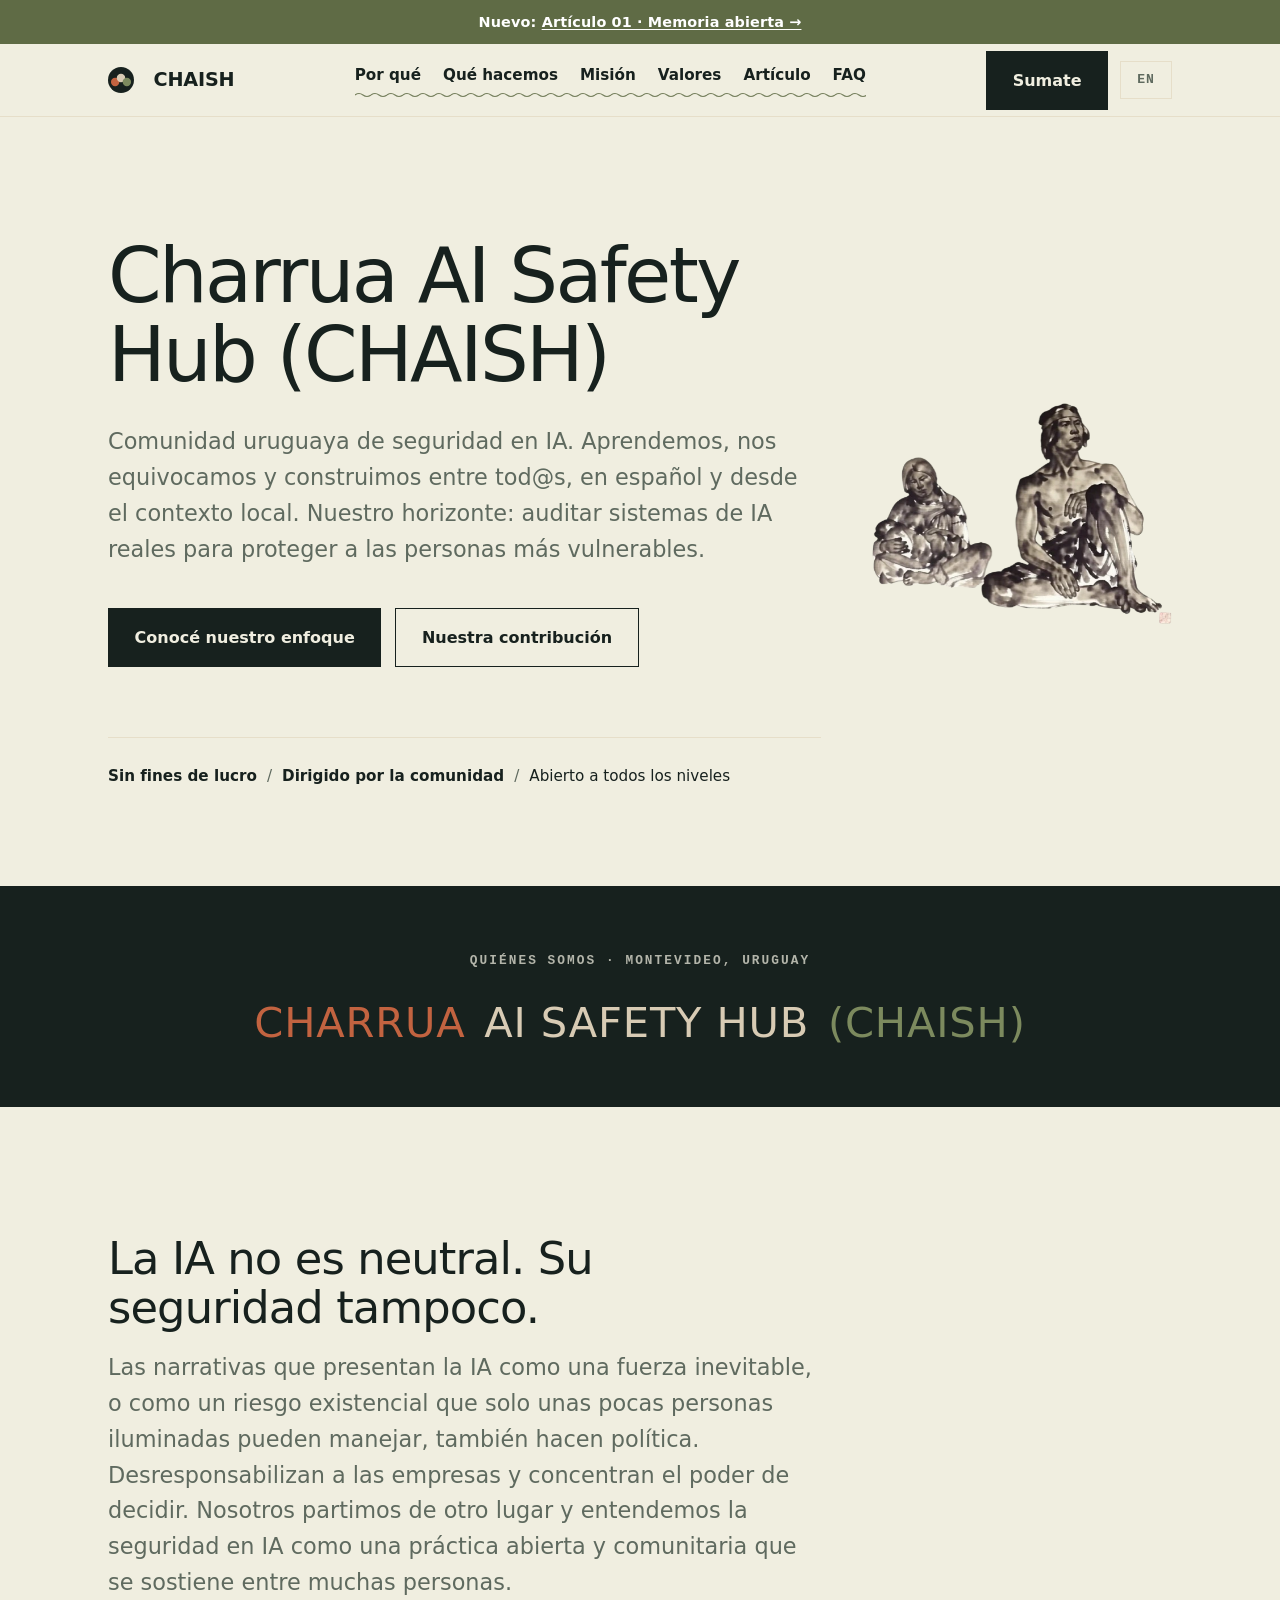
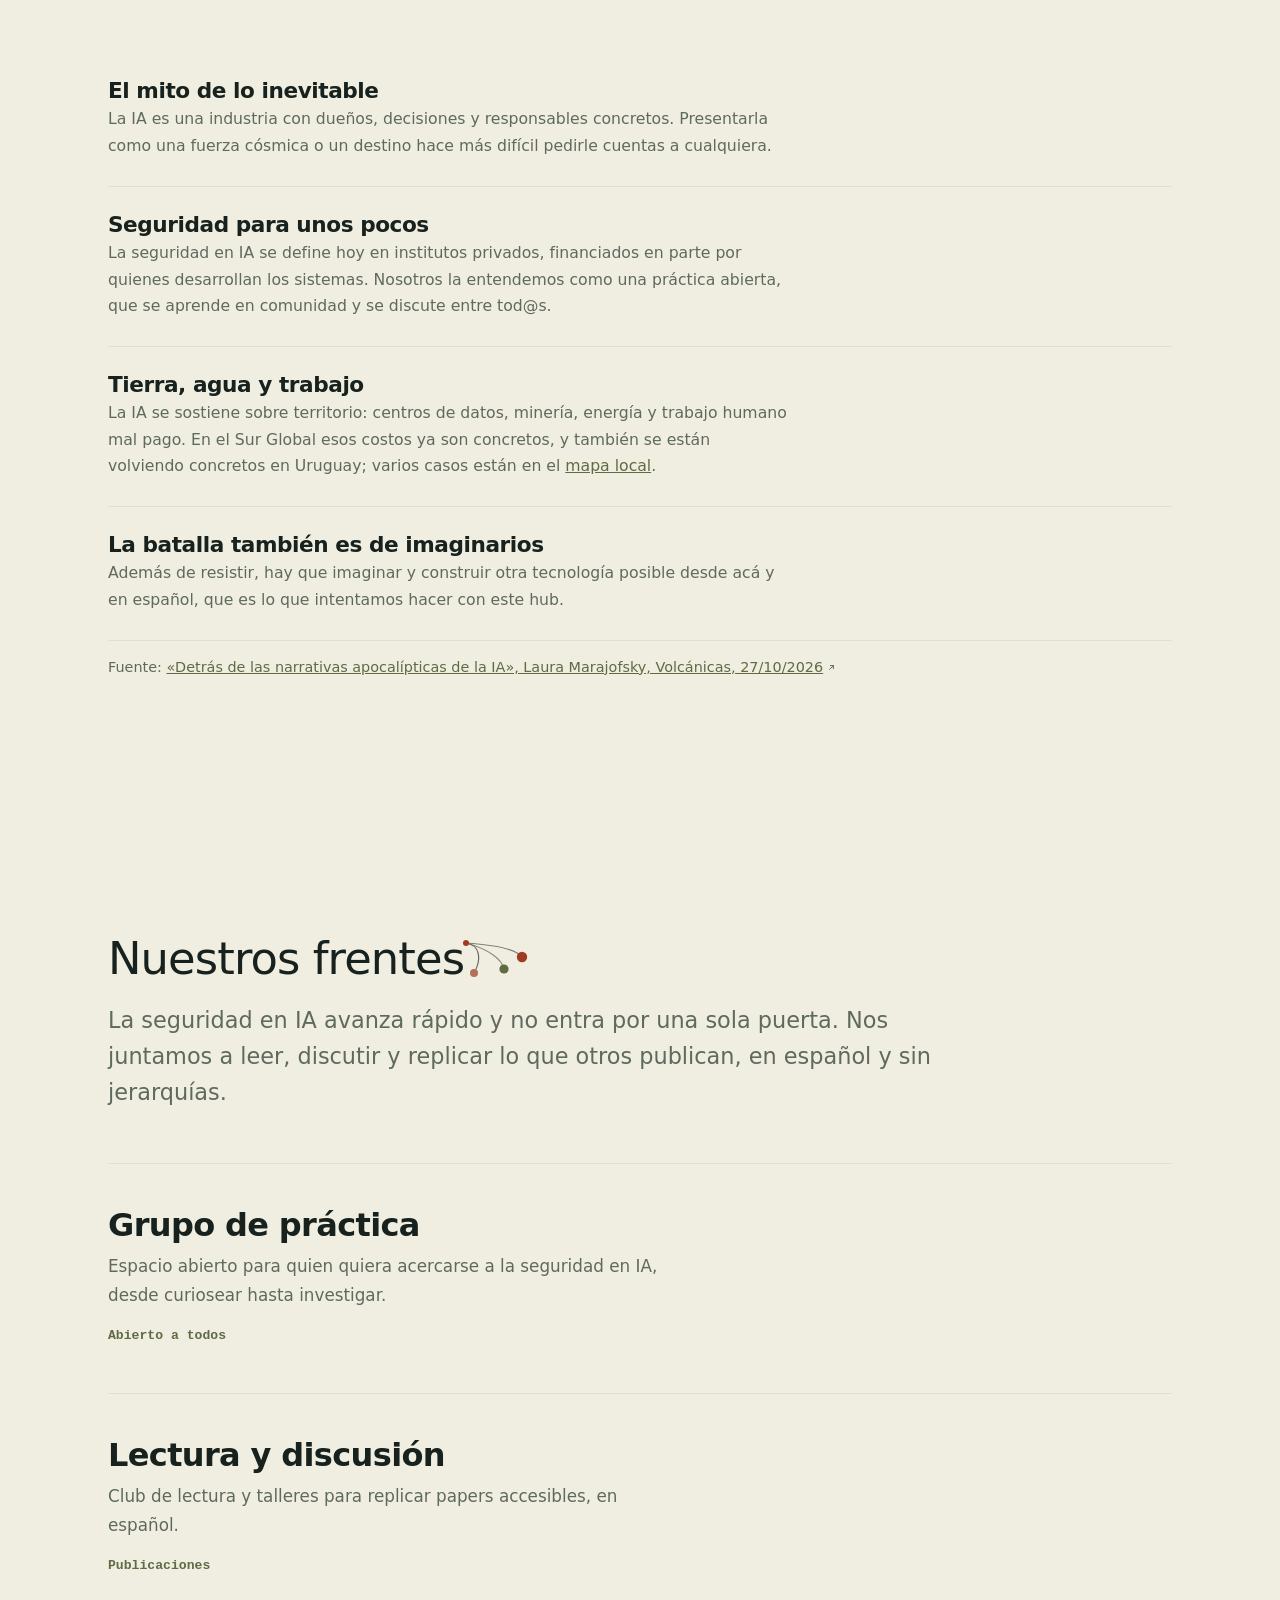
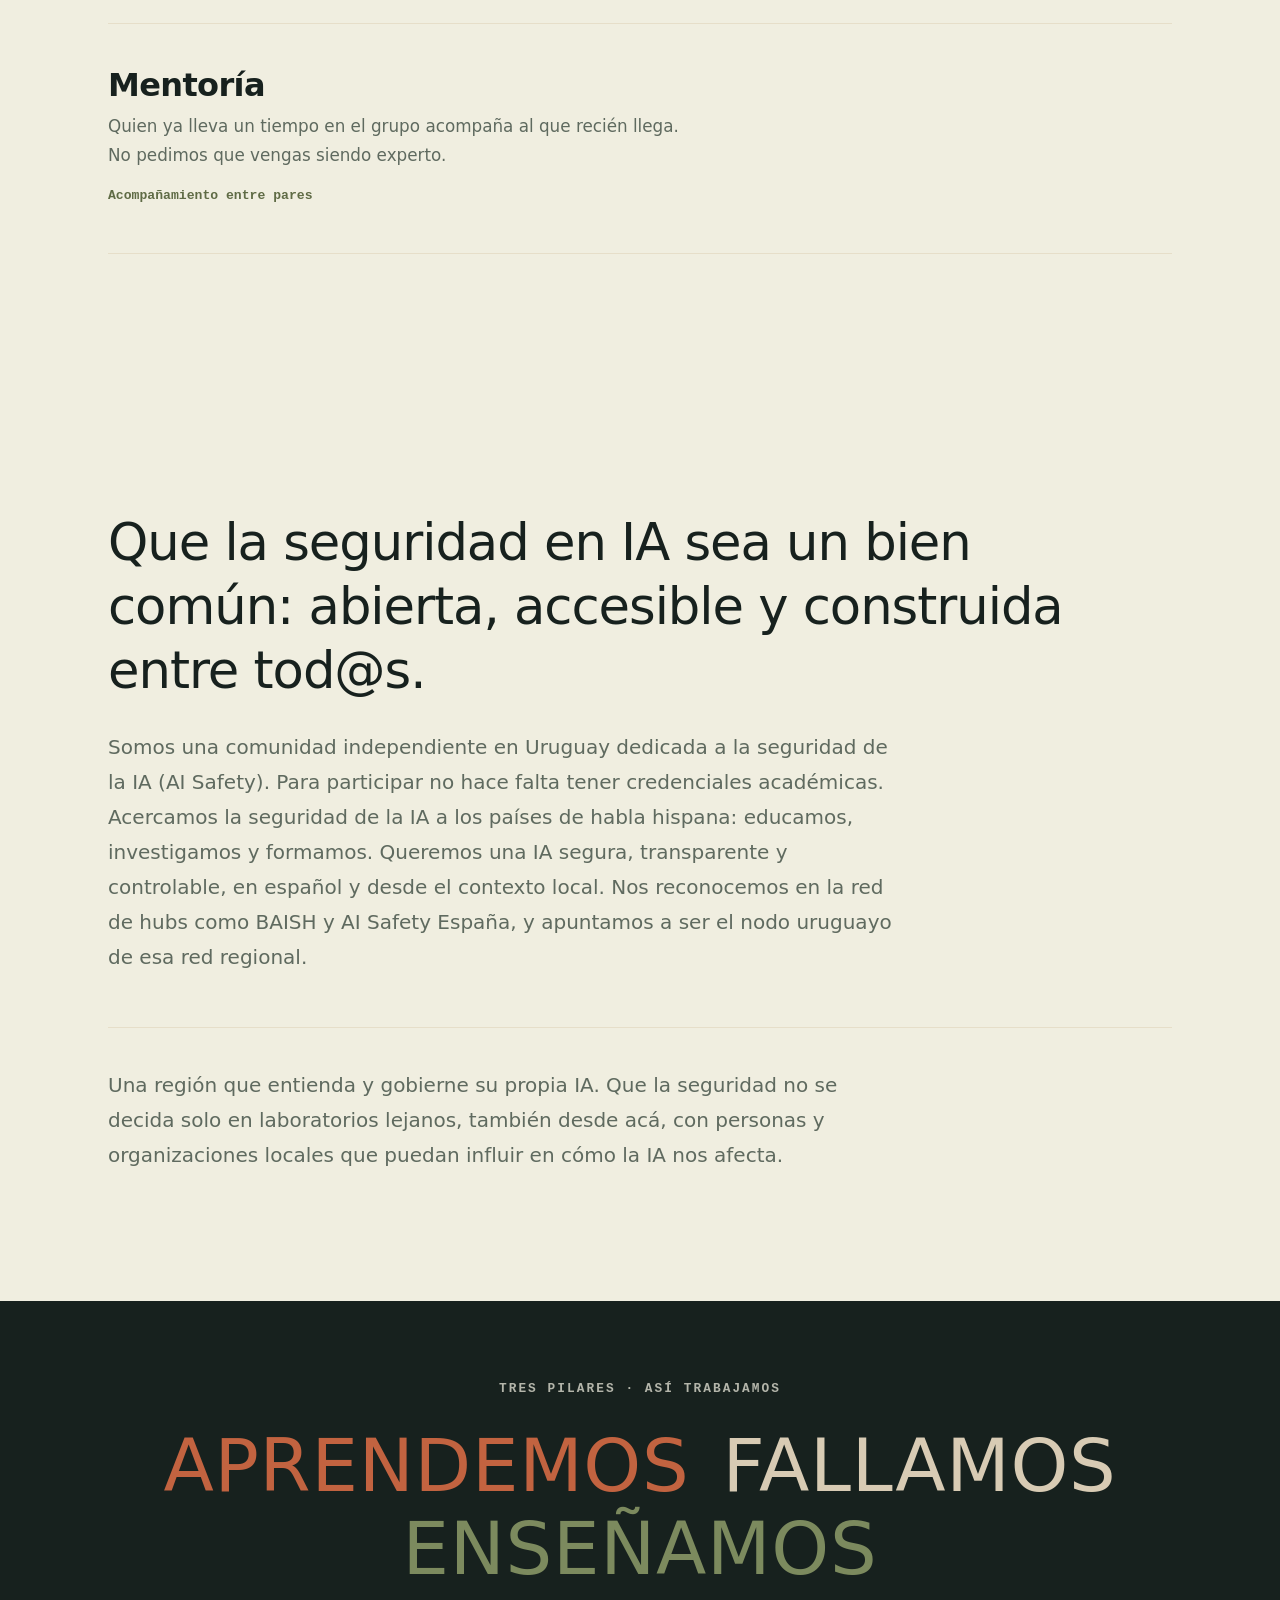
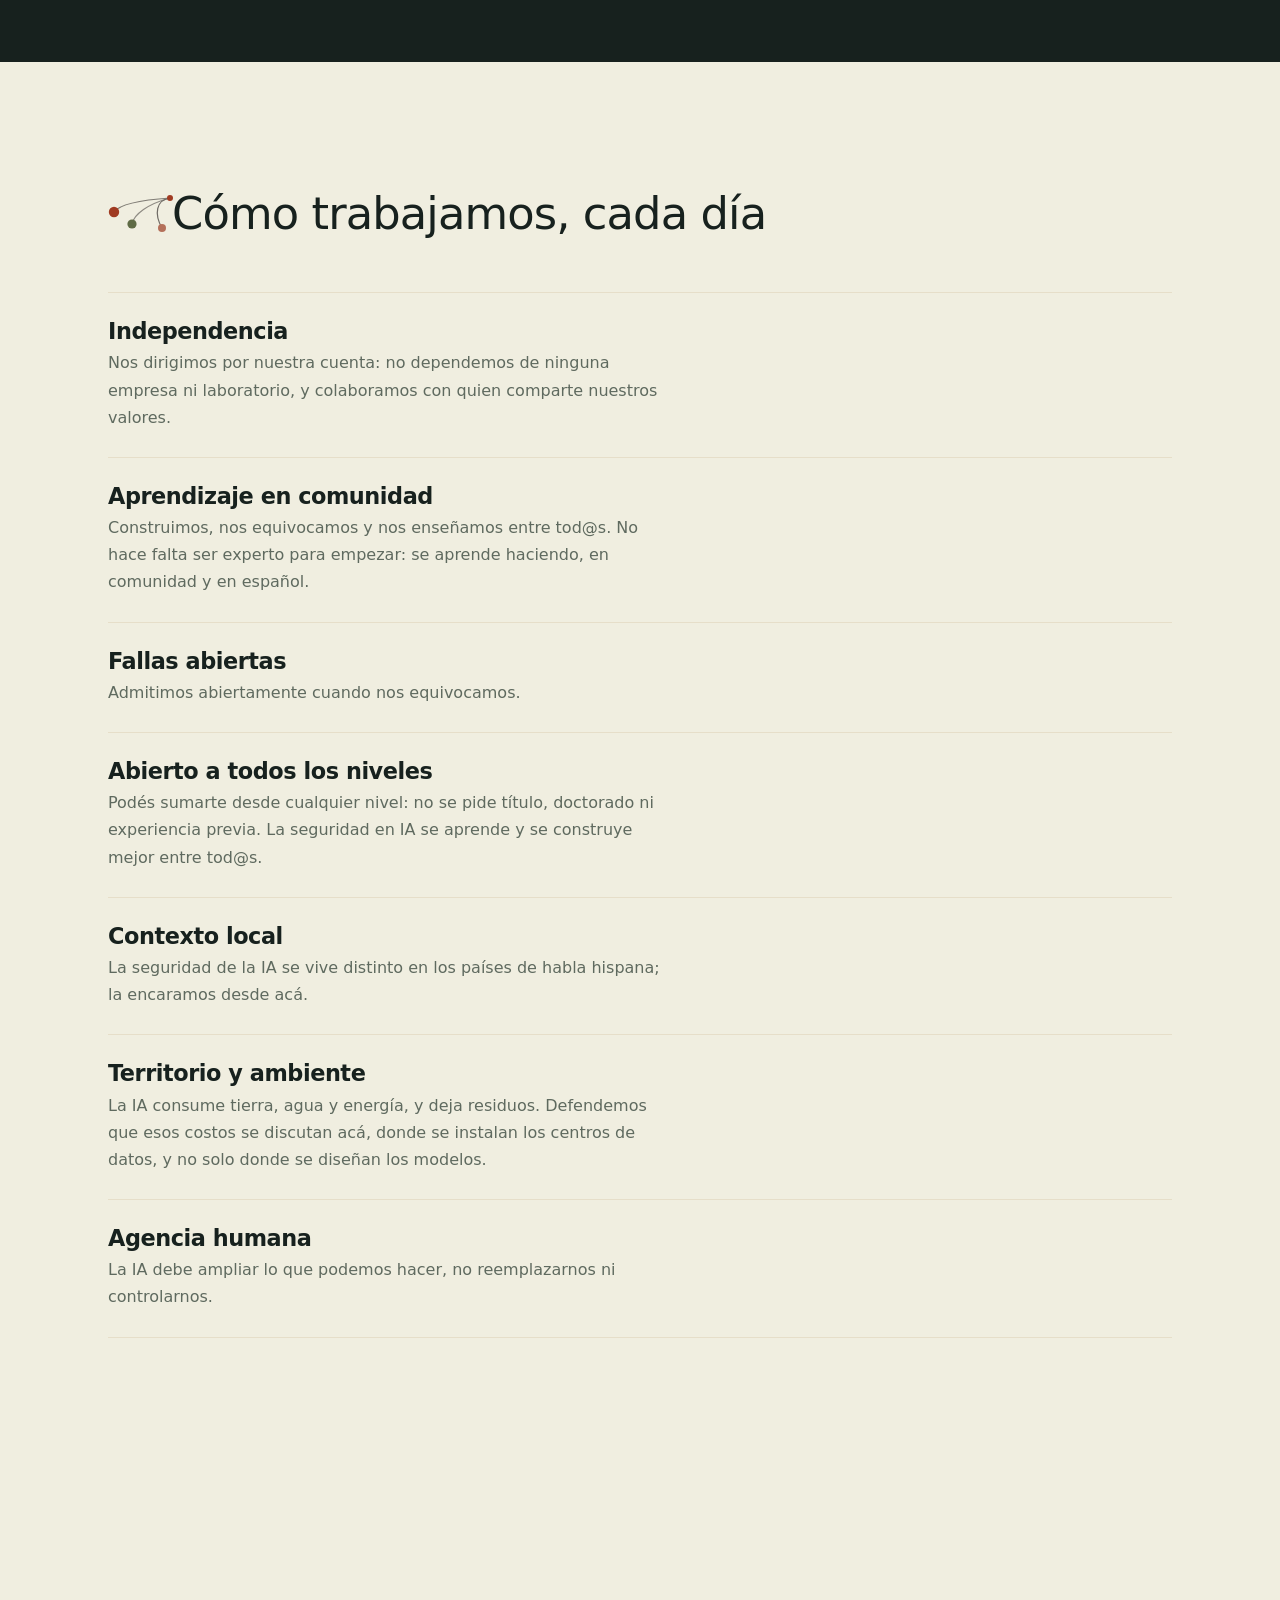
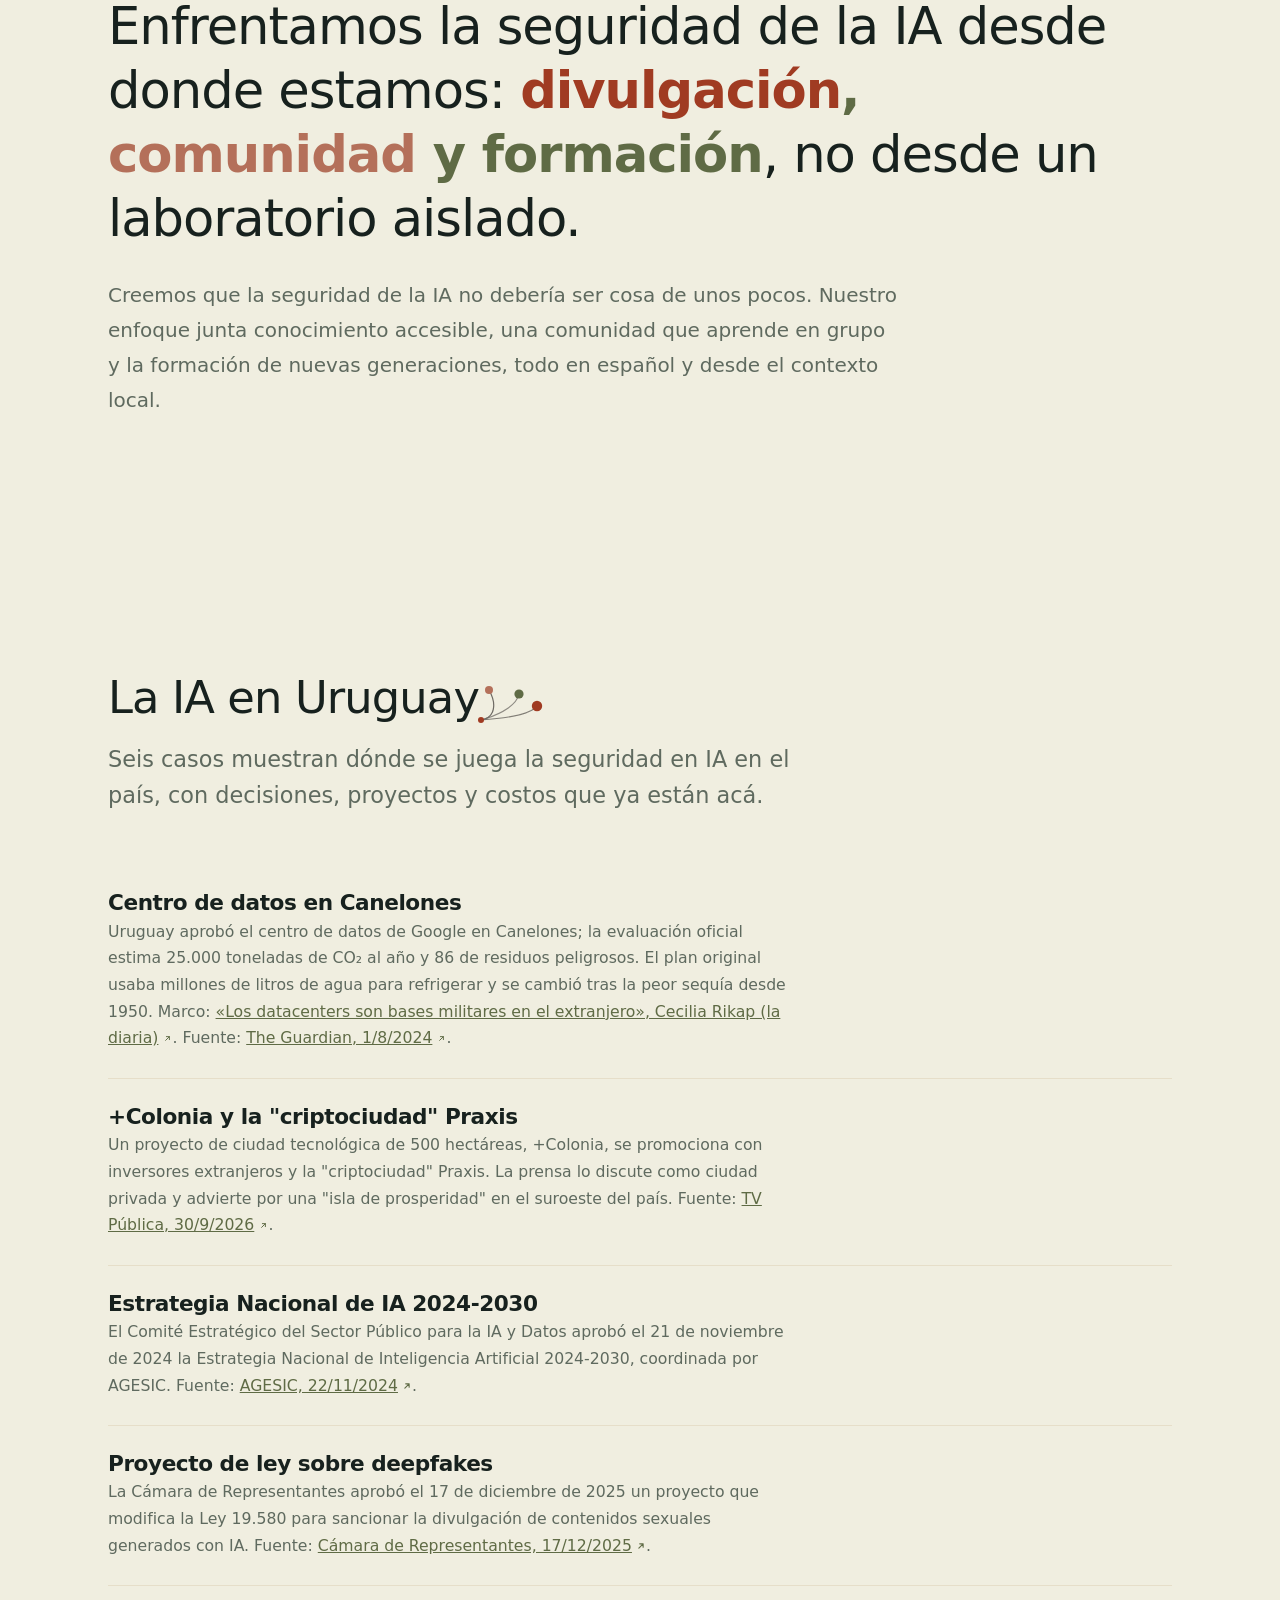
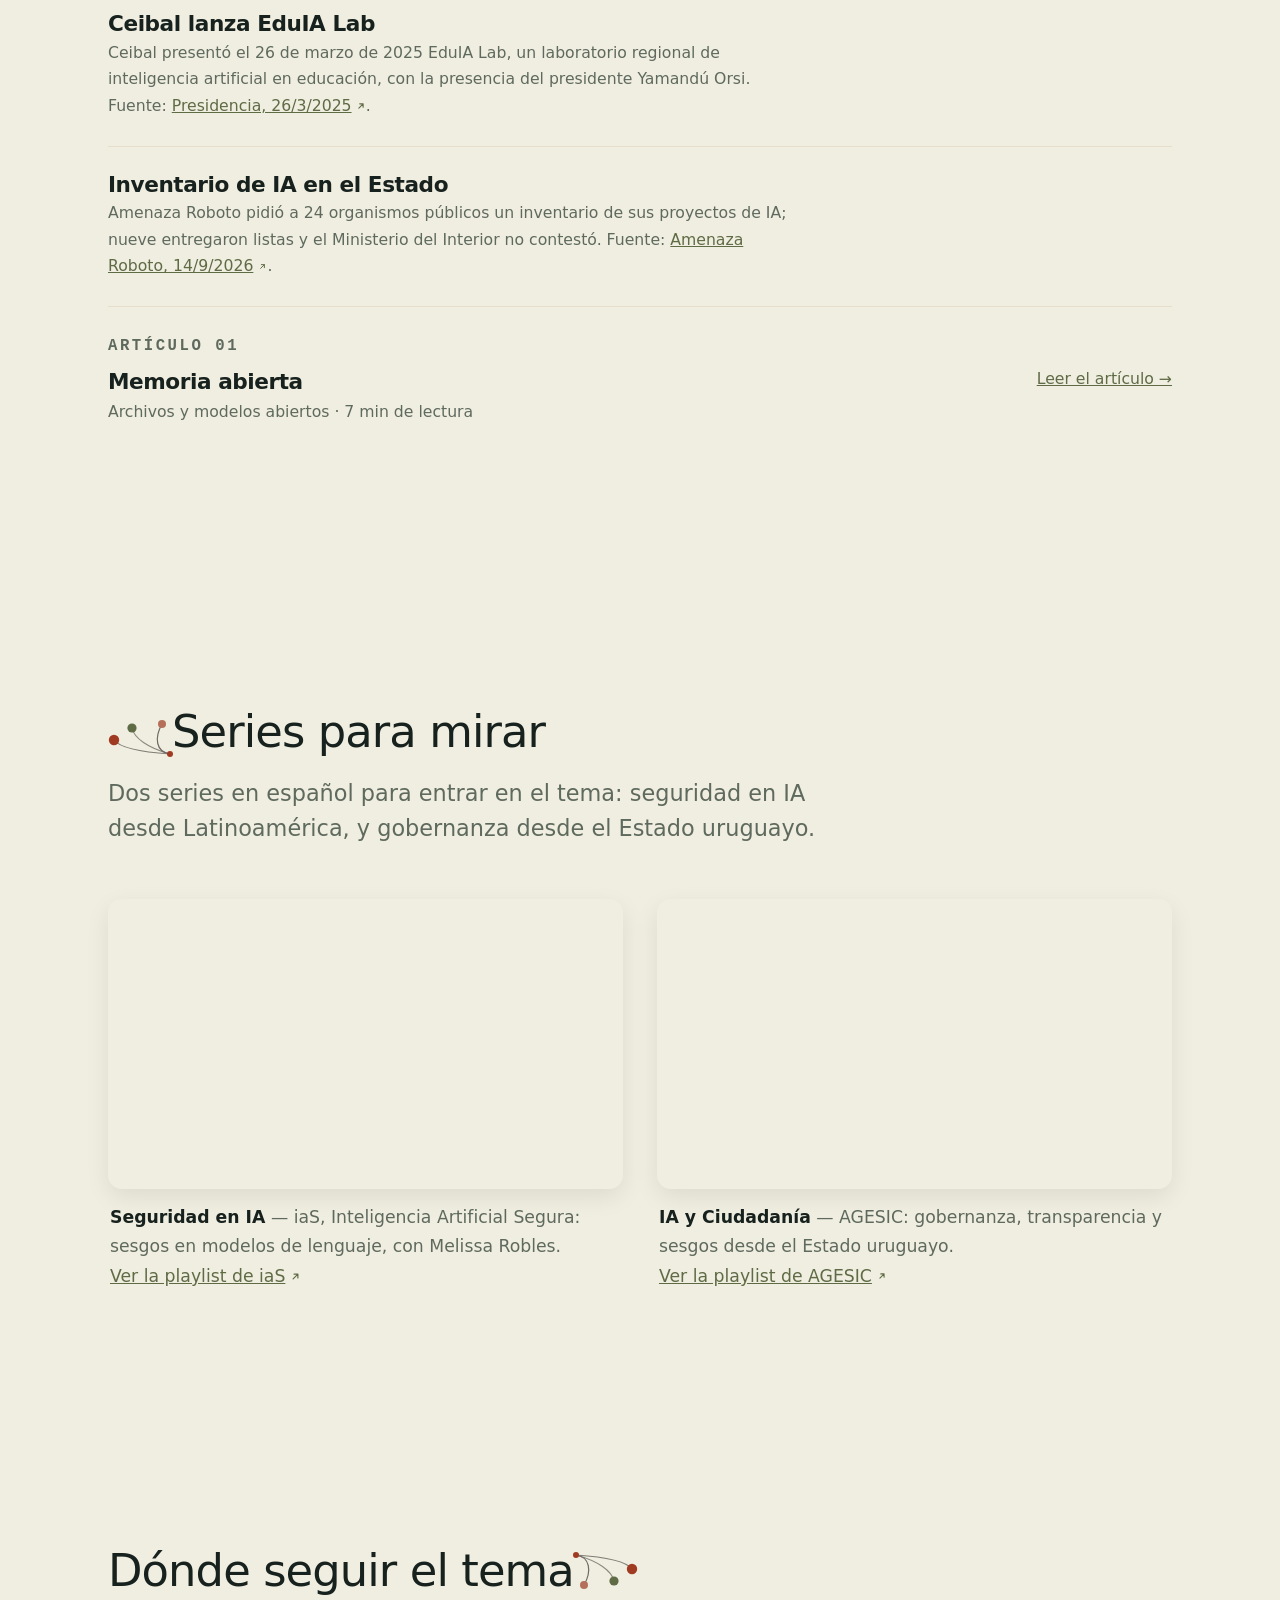
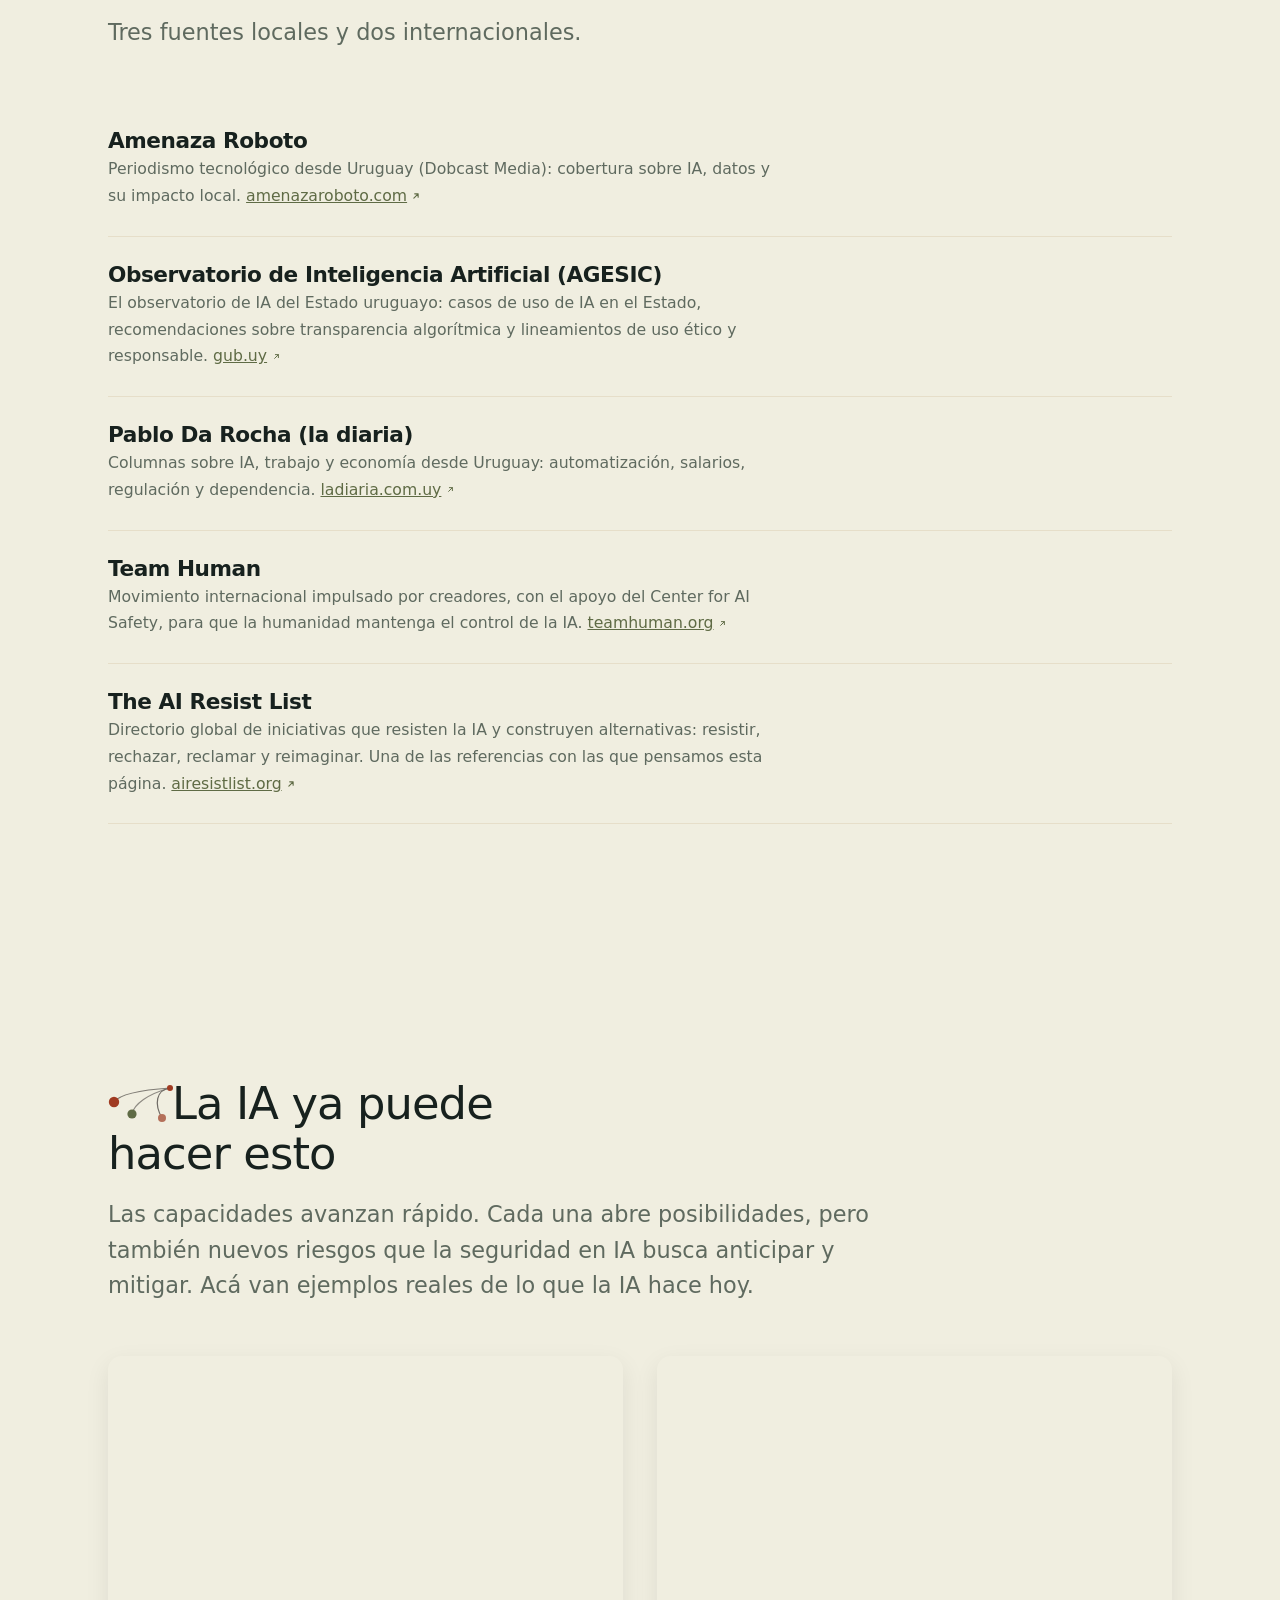
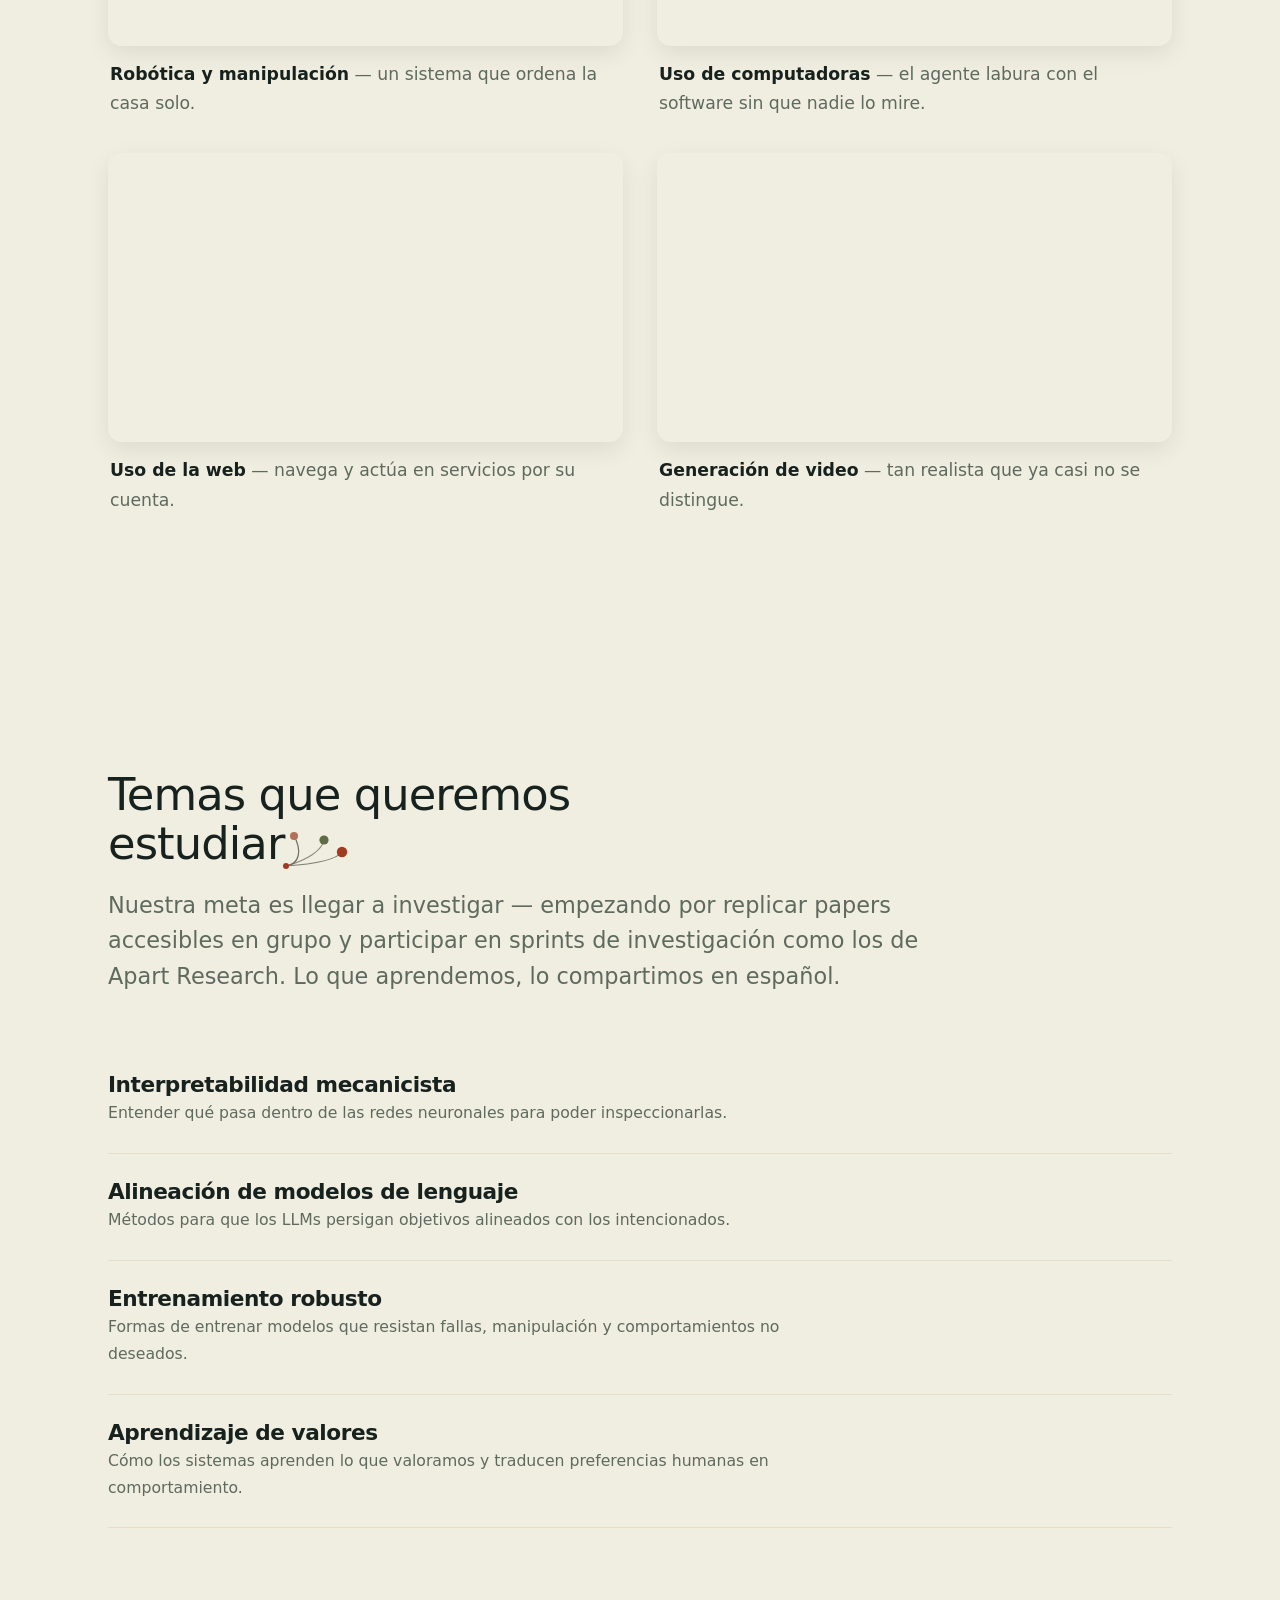
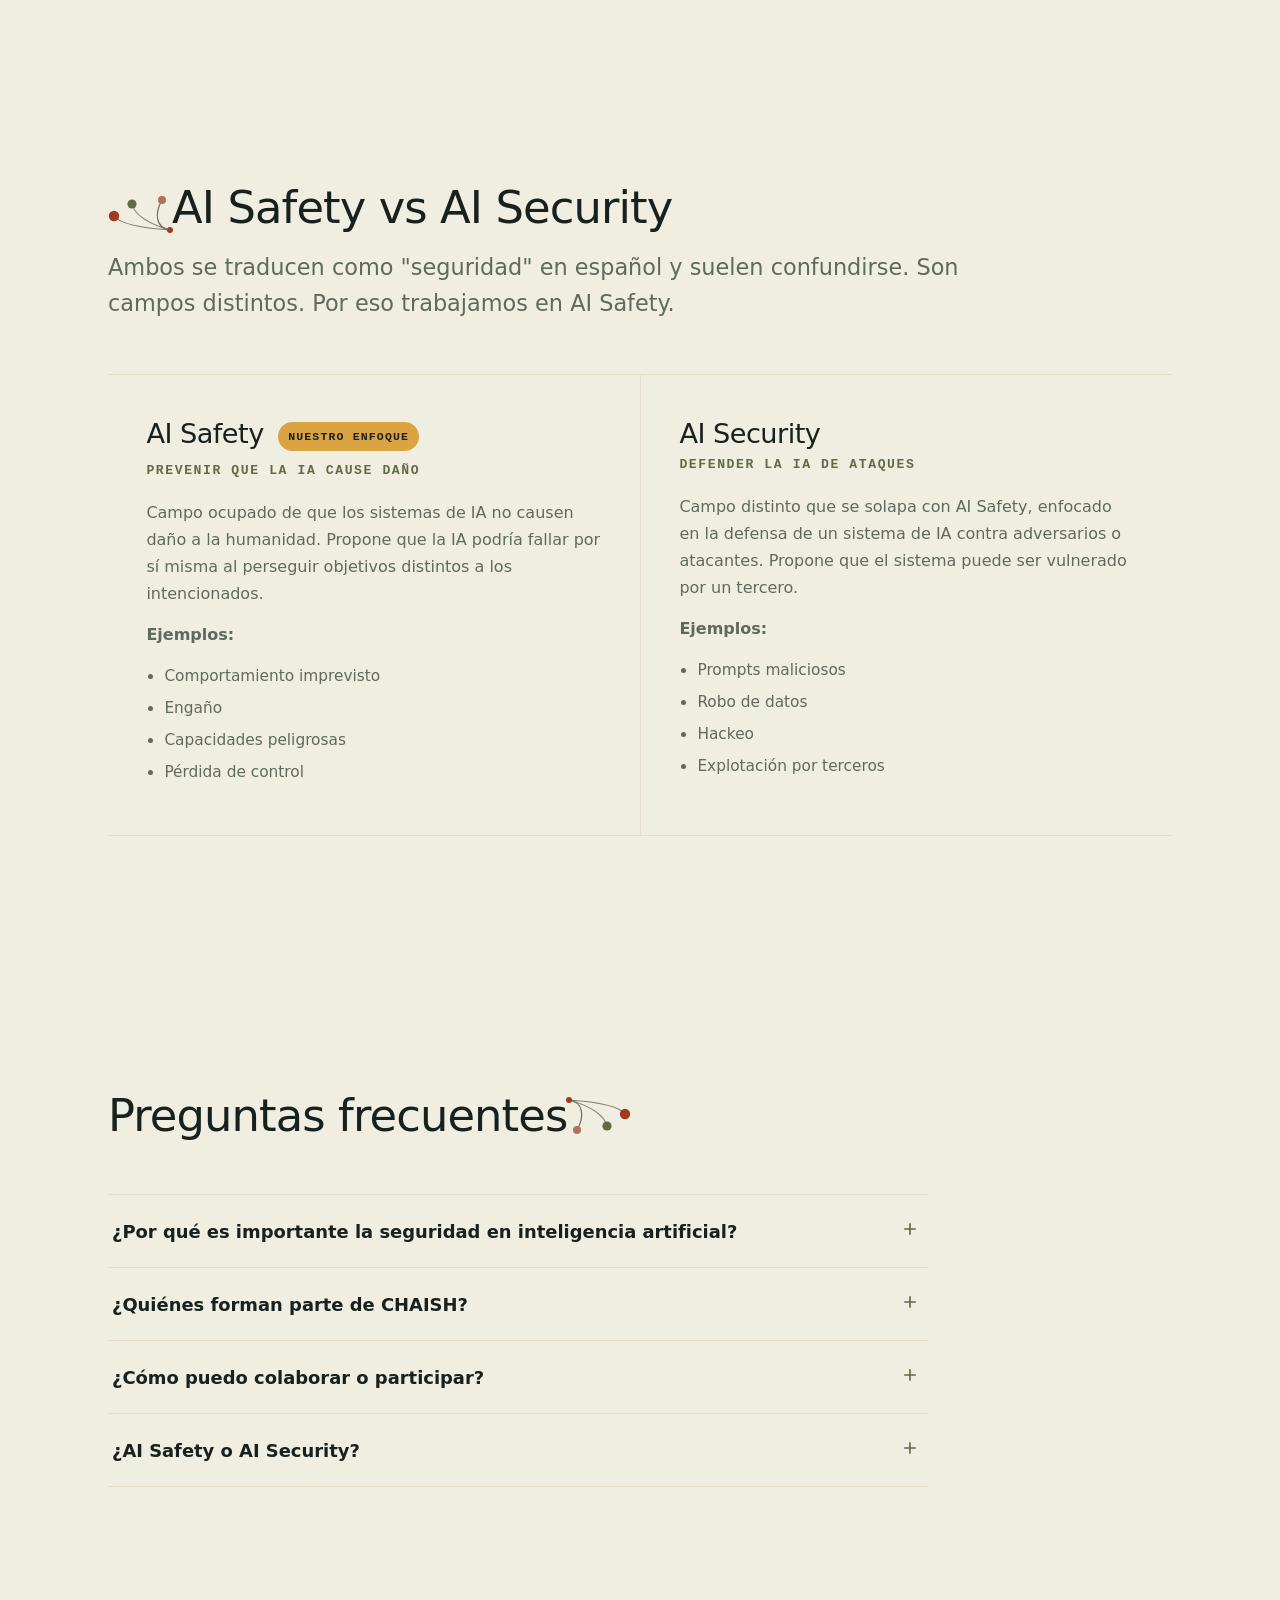
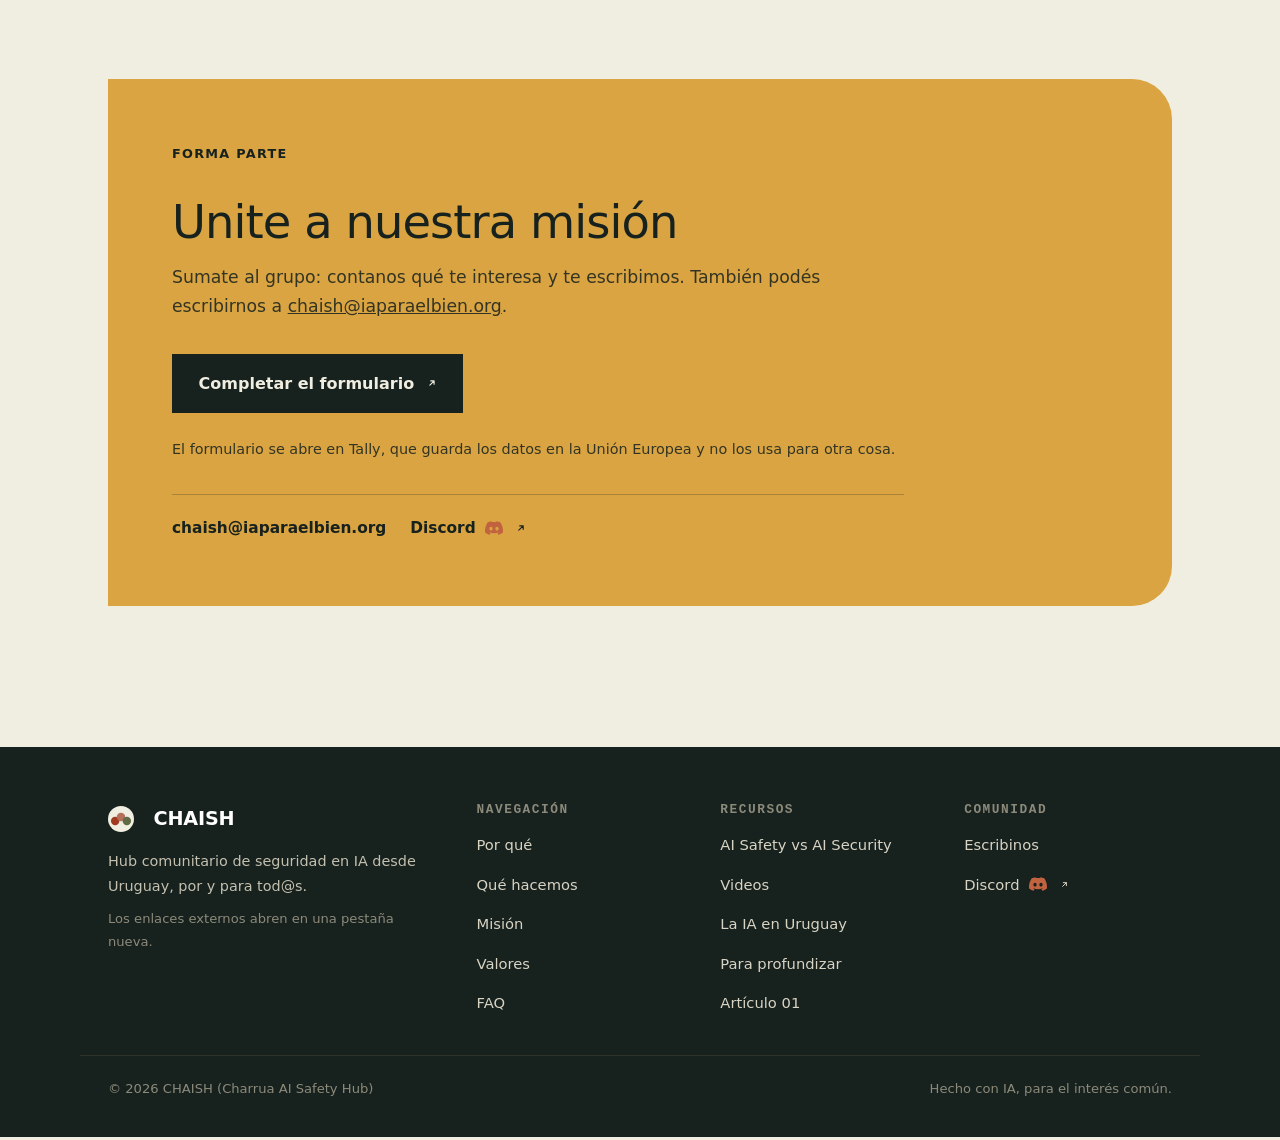
==== chaish/index.html @ ad73fe9a "feat(marca): disco de tinta detrás de la boleadora del logo El logo del nav y del footer (26 px escr" ====
<!DOCTYPE html>
<html lang="es">
<head>
<meta charset="UTF-8">
<meta name="viewport" content="width=device-width, initial-scale=1.0">
<!-- CSP: GitHub Pages no permite headers, así que la política va en <meta>.
     default-src 'none' + lista blanca explícita; sin 'unsafe-inline' (no hay
     handlers ni estilos inline). frame-ancestors/report-uri no aplican en <meta>.
     Mantener en sync con docs/OPENGREP.md (tabla de directivas y allowlist). -->
<meta http-equiv="Content-Security-Policy" content="default-src 'none'; script-src 'self'; style-src 'self' https://fonts.googleapis.com; font-src https://fonts.gstatic.com; img-src 'self' data:; frame-src https://www.youtube-nocookie.com; connect-src 'none'; base-uri 'none'; form-action 'none'">
<title>CHAISH Seguridad en IA desde Uruguay</title>
<meta name="description" lang="es" content="CHAISH — Hub comunitario de seguridad en IA desde Uruguay. Aprendemos, fallamos y construimos en comunidad, en español y desde el contexto local.">
<link rel="preconnect" href="https://fonts.googleapis.com">
<link rel="preconnect" href="https://fonts.gstatic.com" crossorigin>
<link href="https://fonts.googleapis.com/css2?family=Space+Grotesk:wght@400;500;600;700&family=Space+Mono:wght@400;700&family=Anton&display=swap" rel="stylesheet">
<link rel="stylesheet" href="style.css">
<!-- impeccable-disable cramped-padding: hairline divider rows (.step/.cap/.value/.sas-grid/.sas-col/.faq-list/.cta) are deliberate editorial style with vertical-only padding — see DESIGN.md -->
<!-- impeccable-disable low-contrast: false positive — .btn-primary sets color: var(--ink) (#17211E) on #D9A441 = 7.53:1; muted #5F6A5F never pairs with action miel -->
</head>
<body>

<a class="skip-link" href="#top"><span lang="es">Saltar al contenido</span><span lang="en">Skip to content</span></a>

<div class="announce"><span lang="es">Nuevo: <a href="memoria-abierta/">Artículo 01 · Memoria abierta →</a></span><span lang="en">New: <a href="memoria-abierta/">Article 01 · Memoria abierta →</a></span></div>

<header class="site">
  <div class="wrap nav">
    <a class="brand" href="#top"><svg class="brand-logo brand-boleadoras" viewBox="0 0 40 40" role="img" aria-label="CHAISH" focusable="false">
          <circle class="disc" cx="20" cy="20" r="20"/>
          <g transform="translate(0,3)">
            <path class="cord" d="M16 17 L14 23"/>
            <path class="cord" d="M24 17 L26 23"/>
            <circle class="b1" cx="11" cy="20" r="6.5"/>
            <circle class="b2" cx="20" cy="14" r="6.5"/>
            <circle class="b3" cx="29" cy="20" r="6.5"/>
          </g>
        </svg><span>CHAISH</span></a>
    <nav class="nav-links" id="navlinks">
      <a href="#porque"><span lang="es">Por qué</span><span lang="en">Why</span></a>
      <a href="#hacemos"><span lang="es">Qué hacemos</span><span lang="en">What we do</span></a>
      <a href="#mision"><span lang="es">Misión</span><span lang="en">Mission</span></a>
      <a href="#valores"><span lang="es">Valores</span><span lang="en">Values</span></a>
      <a href="memoria-abierta/"><span lang="es">Artículo</span><span lang="en">Article</span></a>
      <a href="#faq"><span lang="es">FAQ</span><span lang="en">FAQ</span></a>
    </nav>
    <div class="nav-cta">
      <a class="btn btn-primary" href="#contacto"><span lang="es">Sumate</span><span lang="en">Join</span></a>
      <button class="lang-btn" id="langBtn" aria-label="EN — cambiar idioma a inglés"><span lang="es">EN</span><span lang="en">ES</span></button>
    </div>
  </div>
</header>

<main id="top" tabindex="-1">

  <!-- HERO -->
  <section class="hero">
    <div class="wrap media-split">
      <div class="media-text">
      <h1><span lang="es">Charrua AI Safety Hub (CHAISH)</span><span lang="en">Charrua AI Safety Hub (CHAISH)</span></h1>
      <p class="lead"><span lang="es">Comunidad uruguaya de seguridad en IA. Aprendemos, nos equivocamos y construimos entre tod@s, en español y desde el contexto local. Nuestro horizonte: auditar sistemas de IA reales para proteger a las personas más vulnerables.</span><span lang="en">Uruguayan AI safety community. We learn, get it wrong and build together, in Spanish and from the local context. Our horizon: auditing real AI systems to protect the most vulnerable.</span></p>
      <div class="hero-actions">
        <a class="btn btn-primary" href="#enfoque"><span lang="es">Conocé nuestro enfoque</span><span lang="en">Our approach</span></a>
        <a class="btn btn-line" href="#hacemos"><span lang="es">Nuestra contribución</span><span lang="en">Our contribution</span></a>
      </div>
      <div class="hero-foot breadcrumb">
        <span class="crumb"><span lang="es">Sin fines de lucro</span><span lang="en">Non-profit</span></span>
        <span class="sep" aria-hidden="true">/</span>
        <span class="crumb"><span lang="es">Dirigido por la comunidad</span><span lang="en">Community-driven</span></span>
        <span class="sep" aria-hidden="true">/</span>
        <span class="crumb crumb--current"><span lang="es">Abierto a todos los niveles</span><span lang="en">Open to all levels</span></span>
      </div>
      </div>
      <!-- LÁMINA · guyunusa y tacuabé — cuerpos y colonialismo -->
      <figure class="plate">
        <img src="assets/lamina-guyunusa-tacuabe.webp" width="527" height="389" loading="lazy" decoding="async"
             alt="Ilustración a la tinta de tres figuras: una mujer con una niña en brazos y un hombre musculoso que mira hacia arriba">
      </figure>
    </div>
  </section>

  <!-- BANDA DE MARCA -->
  <section class="statement statement-brand" id="quienes-somos">
    <div class="wrap">
      <h2 class="kicker"><span lang="es">Quiénes somos · Montevideo, Uruguay</span><span lang="en">Who we are · Montevideo, Uruguay</span></h2>
      <p class="statement-words"><span class="d1">Charrua</span> <span class="d2">AI Safety Hub</span> <span class="d3">(CHAISH)</span></p>
    </div>
  </section>

  <!-- POR QUE -->
  <section id="porque" class="band deep">
    <div class="wrap">
      <div class="media-split">
        <div class="deep-head media-text">
          <h2><span lang="es">La IA no es neutral. Su seguridad tampoco.</span><span lang="en">AI is not neutral. Neither is its safety.</span></h2>
        <p class="lead"><span lang="es">Las narrativas que presentan la IA como una fuerza inevitable, o como un riesgo existencial que solo unas pocas personas iluminadas pueden manejar, también hacen política. Desresponsabilizan a las empresas y concentran el poder de decidir. Nosotros partimos de otro lugar y entendemos la seguridad en IA como una práctica abierta y comunitaria que se sostiene entre muchas personas.</span><span lang="en">The narratives that present AI as an inevitable force, or as an existential risk only a few enlightened people can manage, are also doing politics. They lift responsibility off companies and concentrate the power to decide. We start from a different place and understand AI safety as an open, community practice sustained by many people.</span></p>
        </div>
        <!-- LÁMINA · cacique sepé — tierra y despojo -->
        <figure class="plate">
          <img src="assets/lamina-sepe.webp" width="249" height="400" loading="lazy" decoding="async"
               alt="Retrato ilustrado a la acuarela en sepia de un hombre con tocado de plumas y collar de cuentas">
        </figure>
      </div>
      <div class="cap"><div><h3><span lang="es">El mito de lo inevitable</span><span lang="en">The inevitability myth</span></h3><p><span lang="es">La IA es una industria con dueños, decisiones y responsables concretos. Presentarla como una fuerza cósmica o un destino hace más difícil pedirle cuentas a cualquiera.</span><span lang="en">AI is an industry with owners, decisions and concrete people responsible for it. Presenting it as a cosmic force or a destiny makes it harder to hold anyone to account.</span></p></div></div>
      <div class="cap"><div><h3><span lang="es">Seguridad para unos pocos</span><span lang="en">Safety for the few</span></h3><p><span lang="es">La seguridad en IA se define hoy en institutos privados, financiados en parte por quienes desarrollan los sistemas. Nosotros la entendemos como una práctica abierta, que se aprende en comunidad y se discute entre tod@s.</span><span lang="en">AI safety is defined today in private institutes, partly funded by the people developing the systems. We understand it as an open practice, learned in community and discussed by everyone.</span></p></div></div>
      <div class="cap"><div><h3><span lang="es">Tierra, agua y trabajo</span><span lang="en">Land, water and labor</span></h3><p><span lang="es">La IA se sostiene sobre territorio: centros de datos, minería, energía y trabajo humano mal pago. En el Sur Global esos costos ya son concretos, y también se están volviendo concretos en Uruguay; varios casos están en el <a class="link-accent" href="#mapa">mapa local</a>.</span><span lang="en">AI rests on territory: data centers, mining, energy and underpaid human labor. In the Global South those costs are already concrete, and they are becoming concrete in Uruguay too; several cases are in our <a class="link-accent" href="#mapa">local map</a>.</span></p></div></div>
      <div class="cap"><div><h3><span lang="es">La batalla también es de imaginarios</span><span lang="en">The battle over imaginaries</span></h3><p><span lang="es">Además de resistir, hay que imaginar y construir otra tecnología posible desde acá y en español, que es lo que intentamos hacer con este hub.</span><span lang="en">Resisting is not enough; we also have to imagine and build another possible technology from here and in Spanish, which is what we are trying to do with this hub.</span></p></div></div>
      <p class="src"><span lang="es">Fuente:</span><span lang="en">Source:</span> <a class="link-accent" href="https://volcanicas.com/detras-de-las-narrativas-apocalipticas-de-la-ia-los-nuevos-y-bizarros-cultos-supremacistas-de-silicon-valley/" target="_blank" rel="noopener"><span lang="es">«Detrás de las narrativas apocalípticas de la IA», Laura Marajofsky, Volcánicas, 27/10/2026</span><span lang="en">"Behind the apocalyptic AI narratives", Laura Marajofsky, Volcánicas, 27/10/2026</span></a></p>
    </div>
  </section>

  <!-- HACEMOS -->
  <section class="areas band" id="hacemos">
    <div class="wrap">
      <h2 class="section-title section-title--narrow"><span lang="es">Nuestros <span class="h2-tail">frentes<svg class="boleadora" viewBox="0 0 66 46" width="66" height="46" aria-hidden="true" focusable="false"><g><path class="cord" d="M4 4 C18 6 20 20 12 34"/><path class="cord cord--75" d="M4 4 C26 10 40 20 42 30"/><path class="cord cord--85" d="M4 4 C34 6 54 10 60 18"/><circle class="stone stone--1" cx="4" cy="4" r="3"/><circle class="stone stone--2" cx="12" cy="34" r="4"/><circle class="stone stone--3" cx="42" cy="30" r="4.6"/><circle class="stone stone--1" cx="60" cy="18" r="5.2"/></g></svg></span></span><span lang="en">Our lines of <span class="h2-tail">work<svg class="boleadora" viewBox="0 0 66 46" width="66" height="46" aria-hidden="true" focusable="false"><g><path class="cord" d="M4 4 C18 6 20 20 12 34"/><path class="cord cord--75" d="M4 4 C26 10 40 20 42 30"/><path class="cord cord--85" d="M4 4 C34 6 54 10 60 18"/><circle class="stone stone--1" cx="4" cy="4" r="3"/><circle class="stone stone--2" cx="12" cy="34" r="4"/><circle class="stone stone--3" cx="42" cy="30" r="4.6"/><circle class="stone stone--1" cx="60" cy="18" r="5.2"/></g></svg></span></span></h2>
      <p class="lead"><span lang="es">La seguridad en IA avanza rápido y no entra por una sola puerta. Nos juntamos a leer, discutir y replicar lo que otros publican, en español y sin jerarquías.</span><span lang="en">AI safety moves fast and does not come through one door. We gather to read, discuss and replicate what others publish, in Spanish and without hierarchies.</span></p>
      <div class="steps-gap">
        <div class="step">
          <div>
            <h3><span lang="es">Grupo de práctica</span><span lang="en">Practice group</span></h3>
            <p><span lang="es">Espacio abierto para quien quiera acercarse a la seguridad en IA, desde curiosear hasta investigar.</span><span lang="en">Open space for anyone approaching AI safety, from curious to researching.</span></p>
            <span class="tag"><span lang="es">Abierto a todos</span><span lang="en">Open to all</span></span>
          </div>
        </div>
        <div class="step">
          <div>
            <h3><span lang="es">Lectura y discusión</span><span lang="en">Reading and discussion</span></h3>
            <p><span lang="es">Club de lectura y talleres para replicar papers accesibles, en español.</span><span lang="en">Reading club and workshops to replicate approachable papers, in Spanish.</span></p>
            <span class="tag"><span lang="es">Publicaciones</span><span lang="en">Publications</span></span>
          </div>
        </div>
        <div class="step">
          <div>
            <h3><span lang="es">Mentoría</span><span lang="en">Mentoring</span></h3>
            <p><span lang="es">Quien ya lleva un tiempo en el grupo acompaña al que recién llega. No pedimos que vengas siendo experto.</span><span lang="en">People a bit further along mentor those just arriving. You don't need to be an expert to join.</span></p>
            <span class="tag"><span lang="es">Acompañamiento entre pares</span><span lang="en">Peer support</span></span>
          </div>
        </div>
      </div>
    </div>
  </section>

  <!-- MISION + VISION -->
  <section class="mission band" id="mision">
    <div class="wrap mission-statement">
      <h2><span lang="es">Que la seguridad en IA sea un bien común: abierta, accesible y construida entre tod@s.</span><span lang="en">AI safety should be a common good: open, accessible and built together.</span></h2>
      <p><span lang="es">Somos una comunidad independiente en Uruguay dedicada a la seguridad de la IA (AI Safety). Para participar no hace falta tener credenciales académicas. Acercamos la seguridad de la IA a los países de habla hispana: educamos, investigamos y formamos. Queremos una IA segura, transparente y controlable, en español y desde el contexto local. Nos reconocemos en la red de hubs como BAISH y AI Safety España, y apuntamos a ser el nodo uruguayo de esa red regional.</span><span lang="en">We are an independent community in Uruguay dedicated to AI safety. No academic credentials are needed to take part. We bring AI safety to Spanish-speaking countries: we educate, research and train. We want safe, transparent and controllable AI, in Spanish and grounded in local context. We recognize ourselves in the network of hubs such as BAISH and AI Safety España, and we aim to be Uruguay's node in that regional network.</span></p>
      <div class="vision">
        <p class="vision-text"><span lang="es">Una región que entienda y gobierne su propia IA. Que la seguridad no se decida solo en laboratorios lejanos, también desde acá, con personas y organizaciones locales que puedan influir en cómo la IA nos afecta.</span><span lang="en">A region that understands and governs its own AI. A place where safety is not decided only in distant labs, but also here, with local people and organizations able to influence how AI affects us.</span></p>
      </div>
    </div>
  </section>

  <!-- STATEMENT BAND: tres pilares -->
  <section class="statement" id="pilares">
    <div class="wrap">
      <h2 class="kicker"><span lang="es">Tres pilares · así trabajamos</span><span lang="en">Three pillars · how we work</span></h2>
      <p class="statement-words">
        <span lang="es" class="d1">Aprendemos</span><span lang="es" class="d2">Fallamos</span><span lang="es" class="d3">Enseñamos</span>
        <span lang="en" class="d1">We learn</span><span lang="en" class="d2">We fail</span><span lang="en" class="d3">We teach</span>
      </p>
    </div>
  </section>

  <!-- VALORES -->
  <section class="valores band" id="valores">
    <div class="wrap">
      <h2 class="section-title"><span lang="es"><span class="h2-head"><svg class="boleadora boleadora--before" viewBox="0 0 66 46" width="66" height="46" aria-hidden="true" focusable="false"><g transform="translate(66,0) scale(-1,1)"><path class="cord" d="M4 4 C18 6 20 20 12 34"/><path class="cord cord--75" d="M4 4 C26 10 40 20 42 30"/><path class="cord cord--85" d="M4 4 C34 6 54 10 60 18"/><circle class="stone stone--1" cx="4" cy="4" r="3"/><circle class="stone stone--2" cx="12" cy="34" r="4"/><circle class="stone stone--3" cx="42" cy="30" r="4.6"/><circle class="stone stone--1" cx="60" cy="18" r="5.2"/></g></svg>Cómo</span> trabajamos, cada día</span><span lang="en"><span class="h2-head"><svg class="boleadora boleadora--before" viewBox="0 0 66 46" width="66" height="46" aria-hidden="true" focusable="false"><g transform="translate(66,0) scale(-1,1)"><path class="cord" d="M4 4 C18 6 20 20 12 34"/><path class="cord cord--75" d="M4 4 C26 10 40 20 42 30"/><path class="cord cord--85" d="M4 4 C34 6 54 10 60 18"/><circle class="stone stone--1" cx="4" cy="4" r="3"/><circle class="stone stone--2" cx="12" cy="34" r="4"/><circle class="stone stone--3" cx="42" cy="30" r="4.6"/><circle class="stone stone--1" cx="60" cy="18" r="5.2"/></g></svg>How</span> we work, every day</span></h2>
      <div class="steps-gap">
        <div class="value"><div><h3><span lang="es">Independencia</span><span lang="en">Independence</span></h3><p><span lang="es">Nos dirigimos por nuestra cuenta: no dependemos de ninguna empresa ni laboratorio, y colaboramos con quien comparte nuestros valores.</span><span lang="en">We steer ourselves: we depend on no company or lab, and we collaborate with those who share our values.</span></p></div></div>
        <div class="value"><div><h3><span lang="es">Aprendizaje en comunidad</span><span lang="en">Learning in community</span></h3><p><span lang="es">Construimos, nos equivocamos y nos enseñamos entre tod@s. No hace falta ser experto para empezar: se aprende haciendo, en comunidad y en español.</span><span lang="en">We build, we get it wrong, and we teach each other. You don't need to be an expert to start: we learn by doing, in community and in Spanish.</span></p></div></div>
        <div class="value"><div><h3><span lang="es">Fallas abiertas</span><span lang="en">Failing openly</span></h3><p><span lang="es">Admitimos abiertamente cuando nos equivocamos.</span><span lang="en">We openly admit when we get it wrong.</span></p></div></div>
        <div class="value"><div><h3><span lang="es">Abierto a todos los niveles</span><span lang="en">Open to all levels</span></h3><p><span lang="es">Podés sumarte desde cualquier nivel: no se pide título, doctorado ni experiencia previa. La seguridad en IA se aprende y se construye mejor entre tod@s.</span><span lang="en">Join from any level: no degree, PhD or prior experience needed. AI safety is learned and built better together.</span></p></div></div>
        <div class="value"><div><h3><span lang="es">Contexto local</span><span lang="en">Local context</span></h3><p><span lang="es">La seguridad de la IA se vive distinto en los países de habla hispana; la encaramos desde acá.</span><span lang="en">AI safety is experienced differently in Spanish-speaking countries; we face it from here.</span></p></div></div>
        <div class="value"><div><h3><span lang="es">Territorio y ambiente</span><span lang="en">Territory and environment</span></h3><p><span lang="es">La IA consume tierra, agua y energía, y deja residuos. Defendemos que esos costos se discutan acá, donde se instalan los centros de datos, y no solo donde se diseñan los modelos.</span><span lang="en">AI consumes land, water and energy, and leaves waste. We defend discussing those costs here, where data centers are built, not only where models are designed.</span></p></div></div>
        <div class="value"><div><h3><span lang="es">Agencia humana</span><span lang="en">Human agency</span></h3><p><span lang="es">La IA debe ampliar lo que podemos hacer, no reemplazarnos ni controlarnos.</span><span lang="en">AI should expand what we can do, not replace or control us.</span></p></div></div>
      </div>
    </div>
  </section>

  <!-- ENFOQUE -->
  <section class="mission band" id="enfoque">
    <div class="wrap mission-statement">
      <h2><span lang="es">Enfrentamos la seguridad de la IA desde donde estamos: <b><span class="m1">divulgación</span>, <span class="m2">comunidad</span> y <span class="m3">formación</span></b>, no desde un laboratorio aislado.</span><span lang="en">We face AI safety from where we are: <b><span class="m1">outreach</span>, <span class="m2">community</span> and <span class="m3">training</span></b>, not from an isolated lab.</span></h2>
      <p><span lang="es">Creemos que la seguridad de la IA no debería ser cosa de unos pocos. Nuestro enfoque junta conocimiento accesible, una comunidad que aprende en grupo y la formación de nuevas generaciones, todo en español y desde el contexto local.</span><span lang="en">We believe AI safety should not be a matter for a few. Our approach brings together accessible knowledge, a community that learns together and the training of new generations, all in Spanish and grounded in local context.</span></p>
    </div>
  </section>

  <!-- MAPA LOCAL -->
  <section class="lab band" id="mapa">
    <div class="wrap">
      <div class="media-split">
        <div class="deep-head media-text">
        <h2 class="section-title"><span lang="es">La IA en <span class="h2-tail">Uruguay<svg class="boleadora" viewBox="0 0 66 46" width="66" height="46" aria-hidden="true" focusable="false"><g transform="translate(0,46) scale(1,-1)"><path class="cord" d="M4 4 C18 6 20 20 12 34"/><path class="cord cord--75" d="M4 4 C26 10 40 20 42 30"/><path class="cord cord--85" d="M4 4 C34 6 54 10 60 18"/><circle class="stone stone--1" cx="4" cy="4" r="3"/><circle class="stone stone--2" cx="12" cy="34" r="4"/><circle class="stone stone--3" cx="42" cy="30" r="4.6"/><circle class="stone stone--1" cx="60" cy="18" r="5.2"/></g></svg></span></span><span lang="en">AI in <span class="h2-tail">Uruguay<svg class="boleadora" viewBox="0 0 66 46" width="66" height="46" aria-hidden="true" focusable="false"><g transform="translate(0,46) scale(1,-1)"><path class="cord" d="M4 4 C18 6 20 20 12 34"/><path class="cord cord--75" d="M4 4 C26 10 40 20 42 30"/><path class="cord cord--85" d="M4 4 C34 6 54 10 60 18"/><circle class="stone stone--1" cx="4" cy="4" r="3"/><circle class="stone stone--2" cx="12" cy="34" r="4"/><circle class="stone stone--3" cx="42" cy="30" r="4.6"/><circle class="stone stone--1" cx="60" cy="18" r="5.2"/></g></svg></span></span></h2>
        <p class="lead"><span lang="es">Seis casos muestran dónde se juega la seguridad en IA en el país, con decisiones, proyectos y costos que ya están acá.</span><span lang="en">Six cases show where AI safety plays out in this country, with decisions, projects and costs that are already here.</span></p>
        </div>
        <!-- LÁMINA · zapicán — identidad charrúa -->
        <figure class="plate">
          <img src="assets/lamina-zapican.webp" width="316" height="596" loading="lazy" decoding="async"
               alt="Ilustración a la acuarela de una estatua con tocado de plumas sobre un pedestal de madera">
        </figure>
      </div>
      <div class="cap"><div><h3><span lang="es">Centro de datos en Canelones</span><span lang="en">Data center in Canelones</span></h3><p><span lang="es">Uruguay aprobó el centro de datos de Google en Canelones; la evaluación oficial estima 25.000 toneladas de CO₂ al año y 86 de residuos peligrosos. El plan original usaba millones de litros de agua para refrigerar y se cambió tras la peor sequía desde 1950. Marco: <a class="link-accent" href="https://www.youtube.com/watch?v=2smRWxhcEyA&amp;list=PLNVKJqv0t9Fw" target="_blank" rel="noopener">«Los datacenters son bases militares en el extranjero», Cecilia Rikap (la diaria)</a>. Fuente: <a class="link-accent" href="https://www.theguardian.com/global-development/article/2024/aug/01/uruguay-anger-environmental-cost-google-datacentre-carbon-emissions-toxic-waste-water" target="_blank" rel="noopener">The Guardian, 1/8/2024</a>.</span><span lang="en">Uruguay approved Google's data center in Canelones; the official assessment estimates 25,000 tonnes of CO₂ a year and 86 tonnes of hazardous waste. The original plan used millions of litres of water for cooling and was changed after the worst drought since 1950. Frame: <a class="link-accent" href="https://www.youtube.com/watch?v=2smRWxhcEyA&amp;list=PLNVKJqv0t9Fw" target="_blank" rel="noopener">“Data centers are military bases abroad”, Cecilia Rikap (la diaria)</a>. Source: <a class="link-accent" href="https://www.theguardian.com/global-development/article/2024/aug/01/uruguay-anger-environmental-cost-google-datacentre-carbon-emissions-toxic-waste-water" target="_blank" rel="noopener">The Guardian, 1 Aug 2024</a>.</span></p></div></div>
      <div class="cap"><div><h3><span lang="es">+Colonia y la "criptociudad" Praxis</span><span lang="en">+Colonia and the "crypto-city" Praxis</span></h3><p><span lang="es">Un proyecto de ciudad tecnológica de 500 hectáreas, +Colonia, se promociona con inversores extranjeros y la "criptociudad" Praxis. La prensa lo discute como ciudad privada y advierte por una "isla de prosperidad" en el suroeste del país. Fuente: <a class="link-accent" href="https://www.tvpublica.com.ar/post/una-startup-estadounidense-quiere-construir-una-ciudad-tecnologica-en-uruguay" target="_blank" rel="noopener">TV Pública, 30/9/2026</a>.</span><span lang="en">A 500-hectare tech city project, +Colonia, is being promoted with foreign investors and the "crypto-city" Praxis. The press debates it as a private city and warns of an "island of prosperity" in the country's southwest. Source: <a class="link-accent" href="https://www.tvpublica.com.ar/post/una-startup-estadounidense-quiere-construir-una-ciudad-tecnologica-en-uruguay" target="_blank" rel="noopener">TV Pública, 30 Sep 2026</a>.</span></p></div></div>
      <div class="cap"><div><h3><span lang="es">Estrategia Nacional de IA 2024-2030</span><span lang="en">National AI Strategy 2024-2030</span></h3><p><span lang="es">El Comité Estratégico del Sector Público para la IA y Datos aprobó el 21 de noviembre de 2024 la Estrategia Nacional de Inteligencia Artificial 2024-2030, coordinada por AGESIC. Fuente: <a class="link-accent" href="https://www.gub.uy/agencia-gobierno-electronico-sociedad-informacion-conocimiento/comunicacion/noticias/se-aprobo-estrategia-nacional-inteligencia-artificial-2024-2030" target="_blank" rel="noopener">AGESIC, 22/11/2024</a>.</span><span lang="en">The Strategic Committee for Public Sector AI and Data approved the National AI Strategy 2024-2030 on 21 November 2024, coordinated by AGESIC. Source: <a class="link-accent" href="https://www.gub.uy/agencia-gobierno-electronico-sociedad-informacion-conocimiento/comunicacion/noticias/se-aprobo-estrategia-nacional-inteligencia-artificial-2024-2030" target="_blank" rel="noopener">AGESIC, 22 Nov 2024</a>.</span></p></div></div>
      <div class="cap"><div><h3><span lang="es">Proyecto de ley sobre deepfakes</span><span lang="en">Bill on deepfakes</span></h3><p><span lang="es">La Cámara de Representantes aprobó el 17 de diciembre de 2025 un proyecto que modifica la Ley 19.580 para sancionar la divulgación de contenidos sexuales generados con IA. Fuente: <a class="link-accent" href="http://www.diputados.gub.uy/proyectos/divulgacion-de-contenidos-sexuales-elaborados-con-inteligencia-artificial-modificacion-del-articulo-92-de-la-ley-n-19-580/" target="_blank" rel="noopener">Cámara de Representantes, 17/12/2025</a>.</span><span lang="en">The Chamber of Representatives approved on 17 December 2025 a bill amending Law 19,580 to penalise the dissemination of AI-generated sexual content. Source: <a class="link-accent" href="http://www.diputados.gub.uy/proyectos/divulgacion-de-contenidos-sexuales-elaborados-con-inteligencia-artificial-modificacion-del-articulo-92-de-la-ley-n-19-580/" target="_blank" rel="noopener">Chamber of Representatives, 17 Dec 2025</a>.</span></p></div></div>
      <div class="cap"><div><h3><span lang="es">Ceibal lanza EduIA Lab</span><span lang="en">Ceibal launches EduIA Lab</span></h3><p><span lang="es">Ceibal presentó el 26 de marzo de 2025 EduIA Lab, un laboratorio regional de inteligencia artificial en educación, con la presencia del presidente Yamandú Orsi. Fuente: <a class="link-accent" href="https://www.gub.uy/presidencia/comunicacion/noticias/ceibal-presento-eduia-lab-primer-laboratorio-regional-inteligencia-artificial" target="_blank" rel="noopener">Presidencia, 26/3/2025</a>.</span><span lang="en">Ceibal presented EduIA Lab, a regional artificial intelligence laboratory for education, on 26 March 2025, with President Yamandú Orsi in attendance. Source: <a class="link-accent" href="https://www.gub.uy/presidencia/comunicacion/noticias/ceibal-presento-eduia-lab-primer-laboratorio-regional-inteligencia-artificial" target="_blank" rel="noopener">Presidency, 26 Mar 2025</a>.</span></p></div></div>
      <div class="cap"><div><h3><span lang="es">Inventario de IA en el Estado</span><span lang="en">AI inventory in the State</span></h3><p><span lang="es">Amenaza Roboto pidió a 24 organismos públicos un inventario de sus proyectos de IA; nueve entregaron listas y el Ministerio del Interior no contestó. Fuente: <a class="link-accent" href="https://amenazaroboto.com/inteligencia-artificial-estado-uruguayo-transparencia" target="_blank" rel="noopener">Amenaza Roboto, 14/9/2026</a>.</span><span lang="en">Amenaza Roboto asked 24 public bodies for an inventory of their AI projects; nine provided lists and the Ministry of the Interior did not reply. Source: <a class="link-accent" href="https://amenazaroboto.com/inteligencia-artificial-estado-uruguayo-transparencia" target="_blank" rel="noopener">Amenaza Roboto, 14 Sep 2026</a>.</span></p></div></div>
      <div class="cap cap-articulo"><div>
        <p class="kicker"><span lang="es">Artículo 01</span><span lang="en">Article 01</span></p>
        <h3><span lang="es">Memoria abierta</span><span lang="en">Memoria abierta</span></h3>
        <p class="cap-meta"><span lang="es">Archivos y modelos abiertos · 7 min de lectura</span><span lang="en">Archives and open models · 7 min read</span></p>
      </div>
        <p class="cap-more"><a class="link-accent" href="memoria-abierta/"><span lang="es">Leer el artículo →</span><span lang="en">Read the article →</span></a></p>
      </div>
    </div>
  </section>

  <!-- PROFUNDIZAR -->
  <section class="videos band" id="profundizar">
    <div class="wrap">
      <div class="videos-head">
        <h2><span lang="es"><span class="h2-head"><svg class="boleadora boleadora--before" viewBox="0 0 66 46" width="66" height="46" aria-hidden="true" focusable="false"><g transform="translate(66,46) scale(-1,-1)"><path class="cord" d="M4 4 C18 6 20 20 12 34"/><path class="cord cord--75" d="M4 4 C26 10 40 20 42 30"/><path class="cord cord--85" d="M4 4 C34 6 54 10 60 18"/><circle class="stone stone--1" cx="4" cy="4" r="3"/><circle class="stone stone--2" cx="12" cy="34" r="4"/><circle class="stone stone--3" cx="42" cy="30" r="4.6"/><circle class="stone stone--1" cx="60" cy="18" r="5.2"/></g></svg>Series</span> para mirar</span><span lang="en"><span class="h2-head"><svg class="boleadora boleadora--before" viewBox="0 0 66 46" width="66" height="46" aria-hidden="true" focusable="false"><g transform="translate(66,46) scale(-1,-1)"><path class="cord" d="M4 4 C18 6 20 20 12 34"/><path class="cord cord--75" d="M4 4 C26 10 40 20 42 30"/><path class="cord cord--85" d="M4 4 C34 6 54 10 60 18"/><circle class="stone stone--1" cx="4" cy="4" r="3"/><circle class="stone stone--2" cx="12" cy="34" r="4"/><circle class="stone stone--3" cx="42" cy="30" r="4.6"/><circle class="stone stone--1" cx="60" cy="18" r="5.2"/></g></svg>Series</span> to watch</span></h2>
        <p class="lead"><span lang="es">Dos series en español para entrar en el tema: seguridad en IA desde Latinoamérica, y gobernanza desde el Estado uruguayo.</span><span lang="en">Two Spanish-language series to get into the subject: AI safety from Latin America, and governance from the Uruguayan State.</span></p>
      </div>
      <div class="vid-grid">
        <div class="vid">
          <div class="frame"><iframe src="https://www.youtube-nocookie.com/embed/videoseries?list=PLBAfJK5_GR7g" title="Seguridad en IA — iaS" loading="lazy" allow="accelerometer; autoplay; clipboard-write; encrypted-media; gyroscope; picture-in-picture; web-share" allowfullscreen></iframe></div>
          <div class="cap"><span><b><span lang="es">Seguridad en IA</span><span lang="en">AI safety</span></b><span lang="es"> — iaS, Inteligencia Artificial Segura: sesgos en modelos de lenguaje, con Melissa Robles. <a class="link-accent" href="https://www.youtube.com/playlist?list=PLBAfJK5_GR7g" target="_blank" rel="noopener">Ver la playlist de iaS</a></span><span lang="en"> — iaS: language-model bias, with Melissa Robles. <a class="link-accent" href="https://www.youtube.com/playlist?list=PLBAfJK5_GR7g" target="_blank" rel="noopener">iaS playlist</a></span></span></div>
        </div>
        <div class="vid">
          <div class="frame"><iframe src="https://www.youtube-nocookie.com/embed/videoseries?list=PLKVWFoonm9Vc" title="IA y Ciudadanía — AGESIC" loading="lazy" allow="accelerometer; autoplay; clipboard-write; encrypted-media; gyroscope; picture-in-picture; web-share" allowfullscreen></iframe></div>
          <div class="cap"><span><b><span lang="es">IA y Ciudadanía</span><span lang="en">AI and citizenship</span></b><span lang="es"> — AGESIC: gobernanza, transparencia y sesgos desde el Estado uruguayo. <a class="link-accent" href="https://www.youtube.com/playlist?list=PLKVWFoonm9Vc" target="_blank" rel="noopener">Ver la playlist de AGESIC</a></span><span lang="en"> — AGESIC: governance, transparency and bias from the Uruguayan State. <a class="link-accent" href="https://www.youtube.com/playlist?list=PLKVWFoonm9Vc" target="_blank" rel="noopener">AGESIC playlist</a></span></span></div>
        </div>
      </div>
    </div>
  </section>

  <!-- ENLACES DE INTERES -->
  <section class="lab band" id="enlaces">
    <div class="wrap">
      <div class="deep-head">
        <h2 class="section-title"><span lang="es">Dónde seguir el <span class="h2-tail">tema<svg class="boleadora" viewBox="0 0 66 46" width="66" height="46" aria-hidden="true" focusable="false"><g><path class="cord" d="M4 4 C18 6 20 20 12 34"/><path class="cord cord--75" d="M4 4 C26 10 40 20 42 30"/><path class="cord cord--85" d="M4 4 C34 6 54 10 60 18"/><circle class="stone stone--1" cx="4" cy="4" r="3"/><circle class="stone stone--2" cx="12" cy="34" r="4"/><circle class="stone stone--3" cx="42" cy="30" r="4.6"/><circle class="stone stone--1" cx="60" cy="18" r="5.2"/></g></svg></span></span><span lang="en">Where to follow <span class="h2-tail">this<svg class="boleadora" viewBox="0 0 66 46" width="66" height="46" aria-hidden="true" focusable="false"><g><path class="cord" d="M4 4 C18 6 20 20 12 34"/><path class="cord cord--75" d="M4 4 C26 10 40 20 42 30"/><path class="cord cord--85" d="M4 4 C34 6 54 10 60 18"/><circle class="stone stone--1" cx="4" cy="4" r="3"/><circle class="stone stone--2" cx="12" cy="34" r="4"/><circle class="stone stone--3" cx="42" cy="30" r="4.6"/><circle class="stone stone--1" cx="60" cy="18" r="5.2"/></g></svg></span></span></h2>
        <p class="lead"><span lang="es">Tres fuentes locales y dos internacionales.</span><span lang="en">Three local sources and two international ones.</span></p>
      </div>
      <div class="cap"><div><h3><span lang="es">Amenaza Roboto</span><span lang="en">Amenaza Roboto</span></h3><p><span lang="es">Periodismo tecnológico desde Uruguay (Dobcast Media): cobertura sobre IA, datos y su impacto local. <a class="link-accent" href="https://amenazaroboto.com/" target="_blank" rel="noopener">amenazaroboto.com</a></span><span lang="en">Technology journalism from Uruguay (Dobcast Media): coverage of AI, data and their local impact. <a class="link-accent" href="https://amenazaroboto.com/" target="_blank" rel="noopener">amenazaroboto.com</a></span></p></div></div>
      <div class="cap"><div><h3><span lang="es">Observatorio de Inteligencia Artificial (AGESIC)</span><span lang="en">Artificial Intelligence Observatory (AGESIC)</span></h3><p><span lang="es">El observatorio de IA del Estado uruguayo: casos de uso de IA en el Estado, recomendaciones sobre transparencia algorítmica y lineamientos de uso ético y responsable. <a class="link-accent" href="https://www.gub.uy/agencia-gobierno-electronico-sociedad-informacion-conocimiento/observatorio-inteligencia-artificial" target="_blank" rel="noopener">gub.uy</a></span><span lang="en">The Uruguayan State's AI observatory: cases of AI use in the State, algorithmic transparency recommendations, and guidelines for ethical and responsible use. <a class="link-accent" href="https://www.gub.uy/agencia-gobierno-electronico-sociedad-informacion-conocimiento/observatorio-inteligencia-artificial" target="_blank" rel="noopener">gub.uy</a></span></p></div></div>
      <div class="cap"><div><h3><span lang="es">Pablo Da Rocha (la diaria)</span><span lang="en">Pablo Da Rocha (la diaria)</span></h3><p><span lang="es">Columnas sobre IA, trabajo y economía desde Uruguay: automatización, salarios, regulación y dependencia. <a class="link-accent" href="https://ladiaria.com.uy/columnista/pablo-da-rocha/" target="_blank" rel="noopener">ladiaria.com.uy</a></span><span lang="en">Columns on AI, labor and economics from Uruguay: automation, wages, regulation and dependency. <a class="link-accent" href="https://ladiaria.com.uy/columnista/pablo-da-rocha/" target="_blank" rel="noopener">ladiaria.com.uy</a></span></p></div></div>
      <div class="cap"><div><h3><span lang="es">Team Human</span><span lang="en">Team Human</span></h3><p><span lang="es">Movimiento internacional impulsado por creadores, con el apoyo del Center for AI Safety, para que la humanidad mantenga el control de la IA. <a class="link-accent" href="https://www.teamhuman.org/" target="_blank" rel="noopener">teamhuman.org</a></span><span lang="en">An international, creator-led movement supported by the Center for AI Safety, to keep humans in control of AI. <a class="link-accent" href="https://www.teamhuman.org/" target="_blank" rel="noopener">teamhuman.org</a></span></p></div></div>
      <div class="cap"><div><h3><span lang="es">The AI Resist List</span><span lang="en">The AI Resist List</span></h3><p><span lang="es">Directorio global de iniciativas que resisten la IA y construyen alternativas: resistir, rechazar, reclamar y reimaginar. Una de las referencias con las que pensamos esta página. <a class="link-accent" href="https://airesistlist.org/" target="_blank" rel="noopener">airesistlist.org</a></span><span lang="en">A global directory of initiatives that resist AI and build alternatives: resist, refuse, reclaim and reimagine. One of the references behind this page. <a class="link-accent" href="https://airesistlist.org/" target="_blank" rel="noopener">airesistlist.org</a></span></p></div></div>
    </div>
  </section>

  <!-- VIDEOS -->
  <section class="videos band" id="videos">
    <div class="wrap">
      <div class="videos-head">
        <h2><span lang="es"><span class="h2-head"><svg class="boleadora boleadora--before" viewBox="0 0 66 46" width="66" height="46" aria-hidden="true" focusable="false"><g transform="translate(66,0) scale(-1,1)"><path class="cord" d="M4 4 C18 6 20 20 12 34"/><path class="cord cord--75" d="M4 4 C26 10 40 20 42 30"/><path class="cord cord--85" d="M4 4 C34 6 54 10 60 18"/><circle class="stone stone--1" cx="4" cy="4" r="3"/><circle class="stone stone--2" cx="12" cy="34" r="4"/><circle class="stone stone--3" cx="42" cy="30" r="4.6"/><circle class="stone stone--1" cx="60" cy="18" r="5.2"/></g></svg>La</span> IA ya puede hacer esto</span><span lang="en"><span class="h2-head"><svg class="boleadora boleadora--before" viewBox="0 0 66 46" width="66" height="46" aria-hidden="true" focusable="false"><g transform="translate(66,0) scale(-1,1)"><path class="cord" d="M4 4 C18 6 20 20 12 34"/><path class="cord cord--75" d="M4 4 C26 10 40 20 42 30"/><path class="cord cord--85" d="M4 4 C34 6 54 10 60 18"/><circle class="stone stone--1" cx="4" cy="4" r="3"/><circle class="stone stone--2" cx="12" cy="34" r="4"/><circle class="stone stone--3" cx="42" cy="30" r="4.6"/><circle class="stone stone--1" cx="60" cy="18" r="5.2"/></g></svg>AI</span> can already do this</span></h2>
        <p class="lead"><span lang="es">Las capacidades avanzan rápido. Cada una abre posibilidades, pero también nuevos riesgos que la seguridad en IA busca anticipar y mitigar. Acá van ejemplos reales de lo que la IA hace hoy.</span><span lang="en">Capabilities advance fast. Each one opens possibilities, but also new risks that AI safety seeks to anticipate and mitigate. Here are real examples of what AI does today.</span></p>
      </div>
      <div class="vid-grid">
        <div class="vid">
          <div class="frame"><iframe src="https://www.youtube-nocookie.com/embed/CAdTjePDBfc" title="Robótica y manipulación" loading="lazy" allow="accelerometer; autoplay; clipboard-write; encrypted-media; gyroscope; picture-in-picture; web-share" allowfullscreen></iframe></div>
          <div class="cap"><span><b><span lang="es">Robótica y manipulación</span><span lang="en">Robotics and manipulation</span></b><span lang="es"> — un sistema que ordena la casa solo.</span><span lang="en"> — a system that tidies a room on its own.</span></span></div>
        </div>
        <div class="vid">
          <div class="frame"><iframe src="https://www.youtube-nocookie.com/embed/NAauIR6JFps" title="Uso de computadoras" loading="lazy" allow="accelerometer; autoplay; clipboard-write; encrypted-media; gyroscope; picture-in-picture; web-share" allowfullscreen></iframe></div>
          <div class="cap"><span><b><span lang="es">Uso de computadoras</span><span lang="en">Computer use</span></b><span lang="es"> — el agente labura con el software sin que nadie lo mire.</span><span lang="en"> — an agent works the software on its own.</span></span></div>
        </div>
        <div class="vid">
          <div class="frame"><iframe src="https://www.youtube-nocookie.com/embed/rBJnWMD0Pho" title="Uso de la web" loading="lazy" allow="accelerometer; autoplay; clipboard-write; encrypted-media; gyroscope; picture-in-picture; web-share" allowfullscreen></iframe></div>
          <div class="cap"><span><b><span lang="es">Uso de la web</span><span lang="en">Web use</span></b><span lang="es"> — navega y actúa en servicios por su cuenta.</span><span lang="en"> — browses and acts in services on its own.</span></span></div>
        </div>
        <div class="vid">
          <div class="frame"><iframe src="https://www.youtube-nocookie.com/embed/3S7naW_KRyw" title="Generación de video realista" loading="lazy" allow="accelerometer; autoplay; clipboard-write; encrypted-media; gyroscope; picture-in-picture; web-share" allowfullscreen></iframe></div>
          <div class="cap"><span><b><span lang="es">Generación de video</span><span lang="en">Video generation</span></b><span lang="es"> — tan realista que ya casi no se distingue.</span><span lang="en"> — so realistic it's almost indistinguishable.</span></span></div>
        </div>
      </div>
    </div>
  </section>

  <!-- TEMAS QUE QUEREMOS ESTUDIAR -->
  <section class="lab band" id="lab">
    <div class="wrap">
      <div class="deep-head">
        <h2 class="section-title"><span lang="es">Temas que queremos <span class="h2-tail">estudiar<svg class="boleadora" viewBox="0 0 66 46" width="66" height="46" aria-hidden="true" focusable="false"><g transform="translate(0,46) scale(1,-1)"><path class="cord" d="M4 4 C18 6 20 20 12 34"/><path class="cord cord--75" d="M4 4 C26 10 40 20 42 30"/><path class="cord cord--85" d="M4 4 C34 6 54 10 60 18"/><circle class="stone stone--1" cx="4" cy="4" r="3"/><circle class="stone stone--2" cx="12" cy="34" r="4"/><circle class="stone stone--3" cx="42" cy="30" r="4.6"/><circle class="stone stone--1" cx="60" cy="18" r="5.2"/></g></svg></span></span><span lang="en">Topics we want to <span class="h2-tail">study<svg class="boleadora" viewBox="0 0 66 46" width="66" height="46" aria-hidden="true" focusable="false"><g transform="translate(0,46) scale(1,-1)"><path class="cord" d="M4 4 C18 6 20 20 12 34"/><path class="cord cord--75" d="M4 4 C26 10 40 20 42 30"/><path class="cord cord--85" d="M4 4 C34 6 54 10 60 18"/><circle class="stone stone--1" cx="4" cy="4" r="3"/><circle class="stone stone--2" cx="12" cy="34" r="4"/><circle class="stone stone--3" cx="42" cy="30" r="4.6"/><circle class="stone stone--1" cx="60" cy="18" r="5.2"/></g></svg></span></span></h2>
        <p class="lead"><span lang="es">Nuestra meta es llegar a investigar — empezando por replicar papers accesibles en grupo y participar en sprints de investigación como los de Apart Research. Lo que aprendemos, lo compartimos en español.</span><span lang="en">Our goal is to get to research — starting by replicating accessible papers as a group and joining research sprints like Apart Research's. What we learn, we share in Spanish.</span></p>
      </div>
      <div class="cap"><div><h3><span lang="es">Interpretabilidad mecanicista</span><span lang="en">Mechanistic interpretability</span></h3><p><span lang="es">Entender qué pasa dentro de las redes neuronales para poder inspeccionarlas.</span><span lang="en">Understanding what happens inside neural networks so they can be inspected.</span></p></div></div>
      <div class="cap"><div><h3><span lang="es">Alineación de modelos de lenguaje</span><span lang="en">Language model alignment</span></h3><p><span lang="es">Métodos para que los LLMs persigan objetivos alineados con los intencionados.</span><span lang="en">Methods so LLMs pursue goals aligned with the intended ones.</span></p></div></div>
      <div class="cap"><div><h3><span lang="es">Entrenamiento robusto</span><span lang="en">Robust training</span></h3><p><span lang="es">Formas de entrenar modelos que resistan fallas, manipulación y comportamientos no deseados.</span><span lang="en">Ways to train models that resist failures, manipulation and unwanted behaviors.</span></p></div></div>
      <div class="cap"><div><h3><span lang="es">Aprendizaje de valores</span><span lang="en">Value learning</span></h3><p><span lang="es">Cómo los sistemas aprenden lo que valoramos y traducen preferencias humanas en comportamiento.</span><span lang="en">How systems learn what we value and turn human preferences into behavior.</span></p></div></div>
    </div>
  </section>

  <!-- SAS -->
  <section class="sas band" id="sas">
    <div class="wrap">
      <h2><span lang="es"><span class="h2-head"><svg class="boleadora boleadora--before" viewBox="0 0 66 46" width="66" height="46" aria-hidden="true" focusable="false"><g transform="translate(66,46) scale(-1,-1)"><path class="cord" d="M4 4 C18 6 20 20 12 34"/><path class="cord cord--75" d="M4 4 C26 10 40 20 42 30"/><path class="cord cord--85" d="M4 4 C34 6 54 10 60 18"/><circle class="stone stone--1" cx="4" cy="4" r="3"/><circle class="stone stone--2" cx="12" cy="34" r="4"/><circle class="stone stone--3" cx="42" cy="30" r="4.6"/><circle class="stone stone--1" cx="60" cy="18" r="5.2"/></g></svg>AI</span> Safety vs AI Security</span><span lang="en"><span class="h2-head"><svg class="boleadora boleadora--before" viewBox="0 0 66 46" width="66" height="46" aria-hidden="true" focusable="false"><g transform="translate(66,46) scale(-1,-1)"><path class="cord" d="M4 4 C18 6 20 20 12 34"/><path class="cord cord--75" d="M4 4 C26 10 40 20 42 30"/><path class="cord cord--85" d="M4 4 C34 6 54 10 60 18"/><circle class="stone stone--1" cx="4" cy="4" r="3"/><circle class="stone stone--2" cx="12" cy="34" r="4"/><circle class="stone stone--3" cx="42" cy="30" r="4.6"/><circle class="stone stone--1" cx="60" cy="18" r="5.2"/></g></svg>AI</span> Safety vs AI Security</span></h2>
      <p class="lead"><span lang="es">Ambos se traducen como "seguridad" en español y suelen confundirse. Son campos distintos. Por eso trabajamos en AI Safety.</span><span lang="en">Both translate as "seguridad" in Spanish and are often confused. They are different fields. That is why we work on AI Safety.</span></p>
      <div class="sas-grid">
        <div class="sas-col safety">
          <div class="sas-head">
            <h3 lang="en" class="keep-visible">AI Safety</h3>
            <span class="sas-tag"><span lang="es">Nuestro enfoque</span><span lang="en">Our focus</span></span>
          </div>
          <div class="sub"><span lang="es">Prevenir que la IA cause daño</span><span lang="en">Preventing AI from causing harm</span></div>
          <p><span lang="es">Campo ocupado de que los sistemas de IA no causen daño a la humanidad. Propone que la IA podría fallar por sí misma al perseguir objetivos distintos a los intencionados.</span><span lang="en">A field concerned with AI systems not harming humanity. It holds that AI could fail on its own by pursuing goals other than the intended ones.</span></p>
          <p class="label-strong"><span lang="es">Ejemplos:</span><span lang="en">Examples:</span></p>
          <ul><li><span lang="es">Comportamiento imprevisto</span><span lang="en">Unexpected behavior</span></li><li><span lang="es">Engaño</span><span lang="en">Deception</span></li><li><span lang="es">Capacidades peligrosas</span><span lang="en">Dangerous capabilities</span></li><li><span lang="es">Pérdida de control</span><span lang="en">Loss of control</span></li></ul>
        </div>
        <div class="sas-col security">
          <h3 lang="en" class="keep-visible">AI Security</h3>
          <div class="sub"><span lang="es">Defender la IA de ataques</span><span lang="en">Defending AI against attacks</span></div>
          <p><span lang="es">Campo distinto que se solapa con AI Safety, enfocado en la defensa de un sistema de IA contra adversarios o atacantes. Propone que el sistema puede ser vulnerado por un tercero.</span><span lang="en">A distinct field that overlaps with AI Safety, focused on defending an AI system against adversaries or attackers. It holds that the system can be compromised by a third party.</span></p>
          <p class="label-strong"><span lang="es">Ejemplos:</span><span lang="en">Examples:</span></p>
          <ul><li><span lang="es">Prompts maliciosos</span><span lang="en">Malicious prompts</span></li><li><span lang="es">Robo de datos</span><span lang="en">Data theft</span></li><li><span lang="es">Hackeo</span><span lang="en">Hacking</span></li><li><span lang="es">Explotación por terceros</span><span lang="en">Exploitation by third parties</span></li></ul>
        </div>
      </div>
    </div>
  </section>

  <!-- FAQ -->
  <section class="faq band" id="faq">
    <div class="wrap">
      <h2 class="section-title"><span lang="es">Preguntas <span class="h2-tail">frecuentes<svg class="boleadora" viewBox="0 0 66 46" width="66" height="46" aria-hidden="true" focusable="false"><g><path class="cord" d="M4 4 C18 6 20 20 12 34"/><path class="cord cord--75" d="M4 4 C26 10 40 20 42 30"/><path class="cord cord--85" d="M4 4 C34 6 54 10 60 18"/><circle class="stone stone--1" cx="4" cy="4" r="3"/><circle class="stone stone--2" cx="12" cy="34" r="4"/><circle class="stone stone--3" cx="42" cy="30" r="4.6"/><circle class="stone stone--1" cx="60" cy="18" r="5.2"/></g></svg></span></span><span lang="en">Frequently asked <span class="h2-tail">questions<svg class="boleadora" viewBox="0 0 66 46" width="66" height="46" aria-hidden="true" focusable="false"><g><path class="cord" d="M4 4 C18 6 20 20 12 34"/><path class="cord cord--75" d="M4 4 C26 10 40 20 42 30"/><path class="cord cord--85" d="M4 4 C34 6 54 10 60 18"/><circle class="stone stone--1" cx="4" cy="4" r="3"/><circle class="stone stone--2" cx="12" cy="34" r="4"/><circle class="stone stone--3" cx="42" cy="30" r="4.6"/><circle class="stone stone--1" cx="60" cy="18" r="5.2"/></g></svg></span></span></h2>
      <div class="faq-list">
        <div class="faq-item">
          <button class="faq-q" id="faq-q1" aria-expanded="false" aria-controls="faq-a1"><span lang="es">¿Por qué es importante la seguridad en inteligencia artificial?</span><span lang="en">Why is AI safety important?</span> <span class="plus"><svg width="20" height="20" viewBox="0 0 24 24" fill="none" stroke="currentColor" stroke-width="2"><path d="M12 5v14M5 12h14"/></svg></span></button>
          <div class="faq-a" id="faq-a1" role="region" aria-labelledby="faq-q1" hidden><p><span lang="es">La seguridad en IA sirve para evitar riesgos y daños que puedan venir del uso indebido o del mal diseño de los sistemas. Proteger eso cuida a las personas y a las comunidades. Favorece un desarrollo responsable.</span><span lang="en">AI safety helps avoid risks and harm that can come from misuse or poor system design. Protecting that cares for people and communities. It supports responsible development.</span></p></div>
        </div>
        <div class="faq-item">
          <button class="faq-q" id="faq-q2" aria-expanded="false" aria-controls="faq-a2"><span lang="es">¿Quiénes forman parte de CHAISH?</span><span lang="en">Who is part of CHAISH?</span> <span class="plus"><svg width="20" height="20" viewBox="0 0 24 24" fill="none" stroke="currentColor" stroke-width="2"><path d="M12 5v14M5 12h14"/></svg></span></button>
          <div class="faq-a" id="faq-a2" role="region" aria-labelledby="faq-q2" hidden><p><span lang="es">Personas de distintos orígenes, muchas autodidactas y sin credenciales académicas, que quieren trabajar por la seguridad y la democratización de la IA en beneficio de la sociedad. Para participar no hace falta ser especialista.</span><span lang="en">People of different backgrounds, many self-taught and without academic credentials, who want to work for AI safety and democratization for the benefit of society. You don't need to be a specialist to take part.</span></p></div>
        </div>
        <div class="faq-item">
          <button class="faq-q" id="faq-q3" aria-expanded="false" aria-controls="faq-a3"><span lang="es">¿Cómo puedo colaborar o participar?</span><span lang="en">How can I collaborate or take part?</span> <span class="plus"><svg width="20" height="20" viewBox="0 0 24 24" fill="none" stroke="currentColor" stroke-width="2"><path d="M12 5v14M5 12h14"/></svg></span></button>
          <div class="faq-a" id="faq-a3" role="region" aria-labelledby="faq-q3" hidden><p><span lang="es">Podés contactarnos para proponer colaboraciones, participar en nuestros talleres o apoyar nuestras iniciativas. Estamos abiertos a alianzas que compartan nuestros valores y objetivos.</span><span lang="en">You can contact us to propose collaborations, join our workshops or support our initiatives. We are open to alliances that share our values and goals.</span></p></div>
        </div>
        <div class="faq-item">
          <button class="faq-q" id="faq-q4" aria-expanded="false" aria-controls="faq-a4"><span lang="es">¿AI Safety o AI Security?</span><span lang="en">AI Safety or AI Security?</span> <span class="plus"><svg width="20" height="20" viewBox="0 0 24 24" fill="none" stroke="currentColor" stroke-width="2"><path d="M12 5v14M5 12h14"/></svg></span></button>
          <div class="faq-a" id="faq-a4" role="region" aria-labelledby="faq-q4" hidden><p><span lang="es">AI Safety. Ambos son términos de origen inglés que en español se pisan porque pueden traducirse como "seguridad". AI Safety se ocupa de que los sistemas no causen daño a la humanidad; AI Security es un campo distinto que se solapa con AI Safety, enfocado en defender sistemas contra adversarios. Trabajamos en AI Safety.</span><span lang="en">AI Safety. Both are English terms that overlap in Spanish because they translate as "seguridad". AI Safety deals with systems not harming humanity; AI Security is a distinct field that overlaps with AI Safety, focused on defending systems against adversaries. We work on AI Safety.</span></p></div>
        </div>
      </div>
    </div>
  </section>

  <!-- CTA -->
  <section class="cta" id="contacto">
    <div class="wrap">
      <p class="kicker"><span lang="es">Forma parte</span><span lang="en">Be part of it</span></p>
      <h2><span lang="es">Unite a nuestra misión</span><span lang="en">Join our mission</span></h2>
      <p><span lang="es">Sumate al grupo: contanos qué te interesa y te escribimos. También podés escribirnos a <a class="link-white" href="mailto:chaish@iaparaelbien.org">chaish@iaparaelbien.org</a>.</span><span lang="en">Join the group: tell us what interests you and we'll write back. You can also email us at <a class="link-white" href="mailto:chaish@iaparaelbien.org">chaish@iaparaelbien.org</a>.</span></p>
      <p class="cta-action"><a class="btn btn-primary" href="https://tally.so/r/0V7rWA" target="_blank" rel="noopener"><span lang="es">Completar el formulario</span><span lang="en">Open the form</span></a></p>
      <p class="form-note"><span lang="es">El formulario se abre en Tally, que guarda los datos en la Unión Europea y no los usa para otra cosa.</span><span lang="en">The form opens on Tally, which stores data in the European Union and doesn't use it for anything else.</span></p>
      <div class="contact-links">
        <a href="mailto:chaish@iaparaelbien.org">chaish@iaparaelbien.org</a>
        <a class="social-link" href="https://discord.gg/ezK2rZ9Wj" target="_blank" rel="noopener">Discord<span class="social-ico"><svg width="18" height="18" viewBox="0 0 24 24" fill="currentColor" aria-hidden="true"><path d="M20.317 4.3698a19.7913 19.7913 0 00-4.8851-1.5152.0741.0741 0 00-.0785.0371c-.211.3753-.4447.8648-.6083 1.2495-1.8447-.2762-3.68-.2762-5.4868 0-.1636-.3933-.4058-.8742-.6177-1.2495a.077.077 0 00-.0785-.037 19.7363 19.7363 0 00-4.8852 1.515.0699.0699 0 00-.0321.0277C.5334 9.0458-.319 13.5799.0992 18.0578a.0824.0824 0 00.0312.0561c2.0528 1.5076 4.0413 2.4228 5.9929 3.0294a.0777.0777 0 00.0842-.0276c.4616-.6304.8731-1.2952 1.226-1.9942a.076.076 0 00-.0416-.1057c-.6528-.2476-1.2743-.5495-1.8722-.8923a.077.077 0 01-.0076-.1277c.1258-.0943.2517-.1923.3718-.2914a.0743.0743 0 01.0776-.0105c3.9278 1.7933 8.18 1.7933 12.0614 0a.0739.0739 0 01.0785.0095c.1202.099.246.1981.3728.2924a.077.077 0 01-.0066.1276 12.2986 12.2986 0 01-1.873.8914.0766.0766 0 00-.0407.1067c.3604.698.7719 1.3628 1.225 1.9932a.076.076 0 00.0842.0286c1.961-.6067 3.9495-1.5219 6.0023-3.0294a.077.077 0 00.0313-.0552c.5004-5.177-.8382-9.6739-3.5485-13.6604a.061.061 0 00-.0312-.0286zM8.02 15.3312c-1.1825 0-2.1569-1.0857-2.1569-2.419 0-1.3332.9555-2.4189 2.157-2.4189 1.2108 0 2.1757 1.0952 2.1568 2.419 0 1.3332-.9555 2.4189-2.1569 2.4189zm7.9748 0c-1.1825 0-2.1569-1.0857-2.1569-2.419 0-1.3332.9554-2.4189 2.1569-2.4189 1.2108 0 2.1757 1.0952 2.1568 2.419 0 1.3332-.946 2.4189-2.1568 2.4189Z"/></svg></span></a>
      </div>
    </div>
  </section>

  <!-- CIERRE · lámina de cierre -->
  <figure class="plate plate--closer">
    <img src="assets/lamina-granada.webp" width="609" height="410" loading="lazy" decoding="async"
         alt="Rama de granado a la tinta: hojas en negro y gris, y una granada madura en ocre sobre el papel">
  </figure>

</main>

<footer class="site">
  <div class="wrap foot-grid">
    <div>
      <div class="brand"><svg class="brand-logo brand-boleadoras" viewBox="0 0 40 40" role="img" aria-label="CHAISH" focusable="false">
          <circle class="disc" cx="20" cy="20" r="20"/>
          <g transform="translate(0,3)">
            <path class="cord" d="M16 17 L14 23"/>
            <path class="cord" d="M24 17 L26 23"/>
            <circle class="b1" cx="11" cy="20" r="6.5"/>
            <circle class="b2" cx="20" cy="14" r="6.5"/>
            <circle class="b3" cx="29" cy="20" r="6.5"/>
          </g>
        </svg><span>CHAISH</span></div>
      <p><span lang="es">Hub comunitario de seguridad en IA desde Uruguay, por y para tod@s.</span><span lang="en">Community AI safety hub from Uruguay, by and for everyone.</span></p>
      <p class="foot-note"><span lang="es">Los enlaces externos abren en una pestaña nueva.</span><span lang="en">External links open in a new tab.</span></p>
    </div>
    <div>
      <h3><span lang="es">Navegación</span><span lang="en">Navigation</span></h3>
      <ul><li><a href="#porque"><span lang="es">Por qué</span><span lang="en">Why</span></a></li><li><a href="#hacemos"><span lang="es">Qué hacemos</span><span lang="en">What we do</span></a></li><li><a href="#mision"><span lang="es">Misión</span><span lang="en">Mission</span></a></li><li><a href="#valores"><span lang="es">Valores</span><span lang="en">Values</span></a></li><li><a href="#faq"><span lang="es">FAQ</span><span lang="en">FAQ</span></a></li></ul>
    </div>
    <div>
      <h3><span lang="es">Recursos</span><span lang="en">Resources</span></h3>
      <ul><li><a href="#sas"><span lang="es">AI Safety vs AI Security</span><span lang="en">AI Safety vs AI Security</span></a></li><li><a href="#videos"><span lang="es">Videos</span><span lang="en">Videos</span></a></li><li><a href="#mapa"><span lang="es">La IA en Uruguay</span><span lang="en">AI in Uruguay</span></a></li><li><a href="#profundizar"><span lang="es">Para profundizar</span><span lang="en">Go deeper</span></a></li><li><a href="memoria-abierta/"><span lang="es">Artículo 01</span><span lang="en">Article 01</span></a></li></ul>
    </div>
    <div>
      <h3><span lang="es">Comunidad</span><span lang="en">Community</span></h3>
      <ul><li><a href="mailto:chaish@iaparaelbien.org"><span lang="es">Escribinos</span><span lang="en">Email us</span></a></li><li><a class="social-link" href="https://discord.gg/ezK2rZ9Wj" target="_blank" rel="noopener"><span lang="es">Discord</span><span lang="en">Discord</span><span class="social-ico"><svg width="18" height="18" viewBox="0 0 24 24" fill="currentColor" aria-hidden="true"><path d="M20.317 4.3698a19.7913 19.7913 0 00-4.8851-1.5152.0741.0741 0 00-.0785.0371c-.211.3753-.4447.8648-.6083 1.2495-1.8447-.2762-3.68-.2762-5.4868 0-.1636-.3933-.4058-.8742-.6177-1.2495a.077.077 0 00-.0785-.037 19.7363 19.7363 0 00-4.8852 1.515.0699.0699 0 00-.0321.0277C.5334 9.0458-.319 13.5799.0992 18.0578a.0824.0824 0 00.0312.0561c2.0528 1.5076 4.0413 2.4228 5.9929 3.0294a.0777.0777 0 00.0842-.0276c.4616-.6304.8731-1.2952 1.226-1.9942a.076.076 0 00-.0416-.1057c-.6528-.2476-1.2743-.5495-1.8722-.8923a.077.077 0 01-.0076-.1277c.1258-.0943.2517-.1923.3718-.2914a.0743.0743 0 01.0776-.0105c3.9278 1.7933 8.18 1.7933 12.0614 0a.0739.0739 0 01.0785.0095c.1202.099.246.1981.3728.2924a.077.077 0 01-.0066.1276 12.2986 12.2986 0 01-1.873.8914.0766.0766 0 00-.0407.1067c.3604.698.7719 1.3628 1.225 1.9932a.076.076 0 00.0842.0286c1.961-.6067 3.9495-1.5219 6.0023-3.0294a.077.077 0 00.0313-.0552c.5004-5.177-.8382-9.6739-3.5485-13.6604a.061.061 0 00-.0312-.0286zM8.02 15.3312c-1.1825 0-2.1569-1.0857-2.1569-2.419 0-1.3332.9555-2.4189 2.157-2.4189 1.2108 0 2.1757 1.0952 2.1568 2.419 0 1.3332-.9555 2.4189-2.1569 2.4189zm7.9748 0c-1.1825 0-2.1569-1.0857-2.1569-2.419 0-1.3332.9554-2.4189 2.1569-2.4189 1.2108 0 2.1757 1.0952 2.1568 2.419 0 1.3332-.946 2.4189-2.1568 2.4189Z"/></svg></span></a></li></ul>
    </div>
  </div>
  <div class="wrap foot-bottom">
    <span>© <span id="year"></span> CHAISH (Charrua AI Safety Hub)</span>
    <span><span lang="es">Hecho con IA, para el interés común.</span><span lang="en">Made with AI, for the common good.</span></span>
  </div>
</footer>

<div class="cookie" id="cookie" role="region" aria-label="Aviso de cookies / Cookie notice" hidden>
  <p><span lang="es">Usamos cookies para mejorar el sitio y entender mejor tu interés por la seguridad en IA.</span><span lang="en">We use cookies to improve the site and better understand your interest in AI safety.</span></p>
  <button class="btn btn-primary" id="cookieOk"><span lang="es">Aceptar</span><span lang="en">Accept</span></button>
  <button class="btn later" id="cookieNo"><span lang="es">Solo necesarias</span><span lang="en">Only necessary</span></button>
</div>

<script src="../script.js"></script>
</body>
</html>
---- chaish/style.css ----
:root{
    --celeste:#5f6b45;
    --celeste-deep:#5f6b45; /* oliva */
    --celeste-soft:#dce9e3;
    --celeste-light:#7c8a5e;
    --white:#f0eee0;
    --ink:#17211e;
    --muted:#5f6a5f;
    --line:#e6dec9;
    --font:"Space Grotesk",system-ui,sans-serif;
    --font-mono:"Space Mono",ui-monospace,monospace;
    --action:#d9a441;
    --action-hover:#c08b2e;
    --green:#7c9a3e;
    --green-text:#55701f;
    --lime:#efffc1;
    --sage:#b9d7d1;
    --orange:#e56a3e;
    --orange-text:#a8451c;
    --dark-strong:#c4c0b0;
    --dark-muted:#8c8a7a;
    --dark-link:#d8d4c4;
    --dark-line:#2e332a;
    --cookie-text:#e8e4d8;
    --cookie-line:#3a3f35;
    --radius-card-right:40px;
    --accent:#d13109;
    --jaspe:#a03b22; /* impacto narrativo, ~10% del color de la pagina */
    --arena:#d8cbb4;
    --marca-1:#a03b22;
    --marca-2:#b4705a;
    --marca-3:#5f6b45;
    --marca-cord:#6e6a64;
    --marca-1d:#c26340;
    --marca-2d:#d8cbb4;
    --marca-3d:#7c8a5e;
    --marca-cordd:#b9b0a2;
    /* Marca de boleadoras: el logo lleva disco detras del mark y por eso su paleta va emparejada
       con el disco, no con la pagina. Sobre crema el disco es tinta y las piedras aclaran;
       en el footer (disco crema) vuelven las piedras oscuras. Los marcadores de lista van desnudos
       y usan --marca-1/2/3 + --marca-cord directamente. */
    --marca-disco:var(--ink);
    --marca-logo-1:var(--marca-1d);
    --marca-logo-2:var(--marca-2d);
    --marca-logo-3:var(--marca-3d);
    --marca-logo-cord:var(--marca-cordd);
    --ink-hover:#0e1411;
    --step:clamp(1.08rem,1.3vw,1.22rem);
    --gap-section:clamp(36px,5vw,52px);
    --title:clamp(1.9rem,4vw,2.8rem);
    /* Ola del nav (oliva). El data URI no admite var(), así que el tono va codificado acá. */
    --wave-nav:url("data:image/svg+xml,%3Csvg xmlns='http://www.w3.org/2000/svg' width='16' height='6'%3E%3Cpath d='M0 3 Q4 0 8 3 Q12 6 16 3' fill='none' stroke='%235f6b45' stroke-width='1.2'/%3E%3C/svg%3E");
  }
  *{box-sizing:border-box}
  html{scroll-behavior:smooth}
  html[lang="es"] [lang="en"]:not(.keep-visible){display:none!important}
  html[lang="en"] [lang="es"]{display:none!important}
  body{margin:0;background:var(--white);color:var(--ink);font-family:var(--font);font-size:var(--step);line-height:1.7;-webkit-font-smoothing:antialiased}
  h1,h2,h3{font-weight:400;line-height:1.08;letter-spacing:-.02em;margin:0;text-wrap:pretty}
  h4{margin:0}
  p{margin:0}
  a{color:inherit;text-decoration:none}
  .skip-link{position:absolute;left:8px;top:-80px;z-index:100;background:var(--ink);color:var(--white);padding:.6rem 1rem;font-weight:600}
  .skip-link:focus{top:8px}

  /* Layout */
  .wrap{max-width:1120px;margin:0 auto;padding:0 28px}
  .band{padding:clamp(72px,10vw,130px) 0}
  .narrow{max-width:980px}
  .steps-gap{margin-top:var(--gap-section)}
  .areas .lead{margin-top:18px;max-width:58ch}

  /* Typography */
  .kicker{font-size:.8rem;font-weight:700;letter-spacing:.16em;text-transform:uppercase;color:var(--celeste-deep);margin:0 0 20px;line-height:1.7}
  .muted{color:var(--muted)}
  .lead{font-size:clamp(1.15rem,2vw,1.4rem);color:var(--muted);max-width:56ch;line-height:1.6}
  .section-title{font-size:var(--title)}
  .section-title--narrow{max-width:22ch}
  /* Boleadora junto a los h2 de sección: variantes 4D0–4D3 (nudo pegado al texto, piedras volando).
     La geometría vive en el HTML; los colores salen de los tokens de marca. */
  .boleadora{display:inline-block;width:66px;height:46px;overflow:visible;vertical-align:middle;margin-left:-2px}
  .boleadora--before{margin-left:0;margin-right:-2px}
  .boleadora .cord{fill:none;stroke:var(--marca-cord);stroke-width:1.2;stroke-linecap:round}
  .boleadora .cord--75{opacity:.75}
  .boleadora .cord--85{opacity:.85}
  .boleadora .stone--1{fill:var(--marca-1)}
  .boleadora .stone--2{fill:var(--marca-2)}
  .boleadora .stone--3{fill:var(--marca-3)}
  .h2-head,.h2-tail{white-space:nowrap}
  .label-strong{font-weight:600;color:var(--ink)}
  .link-accent{color:var(--celeste-deep);text-decoration:underline}
  .link-white{color:#fff;text-decoration:underline}

  /* Buttons */
  .btn{display:inline-flex;align-items:center;gap:.5rem;font-weight:600;font-size:1rem;padding:.95rem 1.6rem;border-radius:0;border:1px solid transparent;cursor:pointer;transition:background .18s,transform .18s}
  .btn-primary{background:var(--ink);color:var(--white)}
  .btn-primary:hover{background:var(--ink-hover)}
  .btn-line{border:1px solid var(--ink);color:var(--ink)}
  .btn-line:hover{background:var(--sage)}
  .btn:focus-visible{outline:2px solid var(--celeste);outline-offset:2px}
  a:focus-visible,button:focus-visible{outline:2px solid var(--celeste);outline-offset:2px}
  .faq-q:focus-visible{outline-offset:-2px}

  /* BANNER */
  .announce{background:var(--celeste-deep);color:#fff;text-align:center;font-size:.9rem;font-weight:600;padding:10px 20px;letter-spacing:.01em}
  .announce a{color:#fff;text-decoration:underline;text-underline-offset:2px}

  /* Header / Nav */
  header.site{position:sticky;top:0;z-index:50;background:rgba(240,238,224,.92);border-bottom:1px solid var(--line);backdrop-filter:blur(8px)}
  .nav{display:flex;align-items:center;justify-content:space-between;height:72px}
  .brand{font-weight:700;font-size:1.2rem;display:flex;align-items:center;gap:.6rem;letter-spacing:-.01em}
  .brand .mark{width:16px;height:16px;border-radius:50%;background:var(--celeste)}
  .brand .loc{font-size:.78rem;font-weight:600;letter-spacing:.12em;text-transform:uppercase;color:var(--muted);margin-left:2px}
  .nav-links{display:flex;gap:22px;align-items:center;position:relative;padding-bottom:9px}
  .nav-links a{font-weight:600;color:var(--ink);font-size:.95rem;transition:color .15s}
  .nav-links a:hover{color:var(--jaspe)}
  .nav-links a.is-active{color:var(--jaspe);text-decoration:underline;text-decoration-thickness:2px;text-underline-offset:6px}
  .nav-links::after{content:"";position:absolute;left:0;right:0;bottom:0;height:6px;background-image:var(--wave-nav);background-repeat:repeat-x;background-size:16px 6px;opacity:.85;pointer-events:none}
  .nav-cta{display:flex;align-items:center;gap:12px}
  .nav-cta-mobile{display:none}
  .menu-btn{display:none;background:none;border:1px solid var(--line);border-radius:10px;padding:8px 10px;cursor:pointer}
  .lang-btn{background:none;border:1px solid var(--line);border-radius:0;padding:8px 16px;cursor:pointer;font:inherit;font-family:var(--font-mono);font-weight:700;font-size:.82rem;letter-spacing:.08em;color:var(--muted);transition:background .15s,color .15s}
  .lang-btn:hover{background:var(--celeste-soft);color:var(--celeste-deep)}
  .nav-cta .lang-btn{display:inline-flex;align-items:center;justify-content:center;height:38px}
  .nav-cta .menu-btn{align-items:center;justify-content:center;height:38px}

  /* Hero */
  .hero{position:relative;overflow:hidden}
  .hero .wrap{position:relative;padding-top:clamp(72px,10vw,120px);padding-bottom:clamp(56px,8vw,96px)}
  .hero::before{content:none;display:none}
  .hero h1{font-size:clamp(2.6rem,7vw,4.8rem);letter-spacing:-.035em;line-height:1.02;max-width:16ch;font-weight:400}
  .hero h1 b{font-weight:700}
  .hero h1 .hl{color:var(--celeste-deep)}
  .hero .lead{margin:30px 0 40px;max-width:52ch}
  .hero-actions{display:flex;gap:14px;flex-wrap:wrap;margin:0}
  .hero-foot{margin-top:clamp(44px,6vw,70px);padding-top:26px;border-top:1px solid var(--line);display:flex;align-items:center;gap:12px;flex-wrap:wrap;font-weight:600;font-size:.92rem;color:var(--muted)}

  /* Positioning */
  /* Mission */
  .mission-statement h2{font-size:clamp(2rem,4.5vw,3.2rem);line-height:1.25}
  .mission-statement h2 b{font-weight:700;color:var(--celeste-deep)}
  /* Patron de las boleadoras: las tres palabras del highlight, una por bola */
  .m1{color:var(--marca-1)}
  .m2{color:var(--marca-2)}
  .m3{color:var(--marca-3)}
  .mission-statement p{margin-top:28px;font-size:clamp(1.1rem,1.8vw,1.25rem);color:var(--muted);max-width:62ch;line-height:1.75}
  .vision{margin-top:var(--gap-section);padding-top:clamp(28px,4vw,40px);border-top:1px solid var(--line)}
  .vision .kicker{margin-bottom:14px}
  .vision-text{font-size:clamp(1.2rem,2.2vw,1.5rem);color:var(--ink);max-width:54ch;line-height:1.6;margin-top:0!important}

  /* Values — editorial list */
  .value{padding:26px 0;border-bottom:1px solid var(--line)}
  .value:first-of-type{border-top:1px solid var(--line)}
  .value h3{font-size:1.4rem;font-weight:600;margin-bottom:6px}
  .value p{color:var(--muted);font-size:1rem;max-width:56ch;margin:0}

  /* Step — editorial rows */
  .step{padding:clamp(30px,4vw,44px) 0;border-bottom:1px solid var(--line)}
  .step:first-of-type{border-top:1px solid var(--line)}
  .step h3{font-size:clamp(1.6rem,3vw,2rem);font-weight:600;margin-bottom:10px}
  .step p{color:var(--muted);font-size:1.05rem;max-width:54ch}
  .step .tag{display:inline-block;margin-top:16px;font-size:.82rem;font-weight:700;color:var(--celeste-deep)}

  /* Lab — technical list */
  .cap{padding:26px 0;border-bottom:1px solid var(--line)}
  .cap:first-of-type{border-top:1px solid var(--line)}
  .cap h3{font-size:1.35rem;font-weight:600;color:var(--ink);margin-bottom:4px}
  .cap p{color:var(--muted);font-size:.98rem;margin:0;max-width:680px}
  /* Cierre de «La IA en Uruguay»: fila que enlaza el Artículo 01 (diseño: Penpot, cierre del mapa) */
  .cap-articulo{display:grid;grid-template-columns:1fr auto;align-items:center;column-gap:40px;border-bottom:0}
  .cap-articulo .kicker{margin:0 0 10px}
  .cap-articulo h3{margin-bottom:6px}
  .cap-articulo .cap-meta{font-size:.98rem;color:var(--muted);margin:0}
  .cap-articulo .cap-more{margin:0;white-space:nowrap}

  /* Videos */
  .videos{background:var(--white)}
  .videos h2{color:var(--ink)}
  .videos-head{margin-bottom:var(--gap-section)}
  .videos-head h2{font-size:var(--title);max-width:20ch}
  .videos-head .lead{margin-top:18px;max-width:54ch}
  .vid-grid{display:grid;grid-template-columns:1fr 1fr;gap:clamp(22px,3vw,34px)}
  .vid .frame{position:relative;width:100%;aspect-ratio:16/9;border-radius:14px;overflow:hidden;box-shadow:0 8px 24px rgba(0,0,0,.08)}
  .vid .frame iframe{position:absolute;inset:0;width:100%;height:100%;border:0;display:block}
  .vid .cap{display:flex;gap:14px;align-items:baseline;padding:14px 2px 0;border:none;color:var(--muted)}
  .vid .cap b{color:var(--ink);font-weight:600}
  .vid .cap .link-accent{display:inline-flex;align-items:center;min-height:24px}

  /* Profundizar */
  .deep-head{margin-bottom:var(--gap-section)}
  .deep-head h2{font-size:var(--title);max-width:22ch}
  .deep-head .lead{margin-top:18px;max-width:58ch}
  .deep .frame{width:100%;aspect-ratio:16/9;border-radius:14px;overflow:hidden;box-shadow:0 8px 24px rgba(0,0,0,.10);background:#000}
  .deep .frame iframe{width:100%;height:100%;border:0;display:block}
  .deep .src{margin-top:14px;font-size:.9rem;color:var(--muted)}

  /* SAS — two columns */
  .sas h2{font-size:var(--title);max-width:20ch}
  .sas .lead{margin-top:16px;max-width:60ch}
  .sas-grid{display:grid;grid-template-columns:1fr 1fr;gap:0;margin-top:var(--gap-section);border-top:1px solid var(--line);border-bottom:1px solid var(--line)}
  .sas-col{padding:clamp(30px,4vw,44px) clamp(24px,3vw,40px)}
  .sas-col.safety{position:relative}
  .sas-head{display:flex;align-items:center;gap:14px;flex-wrap:wrap;margin-bottom:6px}
  .sas-head h3{margin-bottom:0}
  .sas-tag{display:inline-block;font-family:var(--font-mono);font-size:.72rem;font-weight:700;letter-spacing:.1em;text-transform:uppercase;color:var(--ink);background:var(--action);padding:.3rem .65rem;border-radius:999px}
  .sas-col + .sas-col{border-left:1px solid var(--line)}
  .sas-col h3{font-size:1.7rem;margin-bottom:6px}
  .sas-col .sub{font-weight:700;font-size:.82rem;letter-spacing:.12em;text-transform:uppercase;margin-bottom:16px;color:var(--celeste-deep)}
  .sas-col p{color:var(--muted);font-size:1rem;margin-bottom:14px}
  .sas-col ul{margin:0;padding-left:18px;color:var(--muted);font-size:.96rem}
  .sas-col li{margin:6px 0}

  /* FAQ */
  .faq h2{max-width:none}
  .faq-list{max-width:820px;margin:var(--gap-section) 0 0;border-top:1px solid var(--line)}
  .faq-item{border-bottom:1px solid var(--line)}
  .faq-q{width:100%;text-align:left;background:none;border:none;padding:24px 4px;font-family:inherit;font-size:1.12rem;font-weight:600;color:var(--ink);cursor:pointer;display:flex;justify-content:space-between;align-items:center;gap:20px}
  .faq-q .plus{flex:0 0 auto;width:24px;height:24px;color:var(--celeste);transition:transform .2s}
  .faq-item.open .plus{transform:rotate(45deg)}
  .faq-a{max-height:0;overflow:hidden;transition:max-height .28s ease;color:var(--muted)}
  .faq-a[hidden],.cookie[hidden]{display:none}
  .faq-a p{padding:0 4px 24px;max-width:68ch}

  /* CTA */
  .cta{background:transparent;color:var(--ink);padding:0 28px}
  .cta .wrap{max-width:1064px;text-align:left;padding:clamp(40px,5vw,64px);background:var(--action);border-radius:0 var(--radius-card-right) var(--radius-card-right) 0;margin:clamp(32px,5vw,64px) auto}
  .cta .wrap > *{max-width:732px}
  .cta .kicker{color:var(--ink);opacity:1;font-family:var(--font);font-weight:700;letter-spacing:.1em}
  .cta h2{color:var(--ink);font-size:clamp(2rem,4vw,2.9rem);font-weight:400;margin-bottom:16px}
  .cta h2 b{font-weight:700}
  .cta p{color:var(--ink);opacity:.85;margin-bottom:32px}
  .form{display:flex;gap:10px;max-width:520px;margin:0;flex-wrap:wrap;justify-content:flex-start}
  .form input{flex:1 1 240px;padding:.95rem 1.15rem;border:1px solid rgba(23,33,30,.25);border-radius:0;font:inherit;font-size:.98rem;background:var(--white);color:var(--ink)}
  .form input:focus{outline:2px solid var(--ink)}
  .form-note{margin-top:12px;font-size:.9rem;color:var(--ink);opacity:.8;max-width:52ch}
  .cta .cta-action{opacity:1;margin:0 0 24px}
  .contact-links{margin-top:24px;padding-top:20px;border-top:1px solid rgba(23,33,30,.25);display:flex;gap:24px;justify-content:flex-start;flex-wrap:wrap;font-size:.96rem;font-weight:600}
  .contact-links a{color:var(--ink);border-bottom:1px solid transparent;transition:border-color .15s}
  .contact-links a:hover{border-color:var(--ink)}

  /* Footer */
  footer.site{background:var(--ink);color:#fff;padding:56px 0 36px}
  .foot-grid{display:grid;grid-template-columns:1.6fr 1fr 1fr 1fr;gap:36px}
  footer .brand{margin-bottom:14px}
  footer p{font-size:.9rem;color:var(--dark-strong);max-width:34ch}
  footer h3{font-size:.8rem;letter-spacing:.12em;text-transform:uppercase;color:var(--dark-muted);margin-bottom:14px;font-weight:700}
  footer ul{list-style:none;padding:0;margin:0;display:grid;gap:10px}
  footer a{color:var(--dark-link);font-size:.92rem;transition:color .15s}
  footer a:hover{color:#fff}
  footer p.foot-note{font-size:.82rem;color:var(--dark-muted);margin-top:10px;max-width:40ch}
  .foot-bottom{border-top:1px solid var(--dark-line);margin-top:38px;padding-top:22px;display:flex;justify-content:space-between;flex-wrap:wrap;gap:12px;font-size:.82rem;color:var(--dark-muted)}

  /* Cookie */
  .cookie{position:fixed;left:0;right:0;bottom:0;z-index:60;background:var(--ink);color:var(--cookie-text);padding:16px 24px;display:flex;gap:16px;align-items:center;justify-content:center;flex-wrap:wrap;transform:translateY(100%);transition:transform .3s ease}
  .cookie.show{transform:translateY(0)}
  .cookie p{font-size:.88rem;color:var(--dark-strong);max-width:62ch}
  .cookie a{color:#fff;text-decoration:underline}
  .cookie .btn{padding:.55rem 1.05rem;font-size:.88rem}
  .cookie .later{background:transparent;border:1px solid var(--cookie-line);color:var(--cookie-text)}

  @media (max-width:1100px){
    .nav{height:auto;min-height:72px;flex-wrap:wrap;gap:4px;padding:10px 0}
    .brand{order:1}
    .nav-cta{order:2}
    .nav-links{order:3;flex-basis:100%;justify-content:center;flex-wrap:wrap;gap:8px 18px;padding-bottom:7px}
    .nav-links a{font-size:.9rem}
    .nav-cta .btn{padding:.55rem .9rem;font-size:.85rem}
  }
  @media (max-width:960px){
    .sas-grid{grid-template-columns:1fr}
    .sas-col + .sas-col{border-left:none;border-top:1px solid var(--line)}
    .vid-grid{grid-template-columns:1fr}
    .foot-grid{grid-template-columns:1fr 1fr}
  }
  @media (max-width:560px){
    .foot-grid{grid-template-columns:1fr}
    .boleadora{width:52px;height:36px}
    /* 6 ítems de nav no entran en una fila a 390: tres columnas, dos filas */
    .nav-links{display:grid;grid-template-columns:repeat(3,auto);justify-content:center;gap:8px 18px}
    .cap-articulo{grid-template-columns:1fr;row-gap:14px}
    .cap-articulo .cap-more{white-space:normal}
  }
  @media (prefers-reduced-motion:reduce){
    *{scroll-behavior:auto!important}
    *,*::before,*::after{transition-duration:.01ms!important;animation-duration:.01ms!important;animation-iteration-count:1!important}
  }

.brand-logo{height:26px;max-height:26px;width:auto;vertical-align:middle;border-radius:4px;margin-right:10px;object-fit:contain}@media(max-width:560px){.brand-logo{height:22px;max-height:22px;margin-right:8px}}

/* Enlaces a pestaña nueva: icono decorativo; el aviso textual esta en el footer */
main a[target="_blank"]::after,footer a[target="_blank"]::after{content:"";display:inline-block;width:.62em;height:.62em;margin-left:.28em;background-color:currentColor;--arrow:url("data:image/svg+xml,%3Csvg xmlns='http://www.w3.org/2000/svg' viewBox='0 0 24 24'%3E%3Cpath d='M7 17 17 7M9 7h8v8' fill='none' stroke='black' stroke-width='2.6' stroke-linecap='round' stroke-linejoin='round'/%3E%3C/svg%3E");-webkit-mask:var(--arrow) center/contain no-repeat;mask:var(--arrow) center/contain no-repeat}

/* CHAISH: social icon links in footer */
.social-link{display:inline-flex;align-items:center;gap:9px}
.social-ico{display:inline-flex;align-items:center;color:var(--marca-1d);flex:0 0 auto}
.social-ico svg{display:block}
.social-link:hover .social-ico{color:var(--marca-2d)}
/* Tipografia hibrida C: mono solo para labels (kickers, tags, nav, footer headings) */
  .kicker,.sas-tag,.sas-col .sub,footer h3,.lang-btn,.step .tag{font-family:var(--font-mono)}
/* Boton oscuro sobre cookie oscuro: invertir para que se vea */
  .cookie .btn-primary{background:var(--white);color:var(--ink)}
  .cookie .btn-primary:hover{background:var(--sage)}

  /* Banda intersticial de pilares (estilo DAIR) */
  .statement{background:var(--ink);color:var(--white);padding:clamp(48px,6vw,84px) 0;text-align:center}
  .statement .kicker{color:var(--white);opacity:.72;margin-bottom:clamp(18px,2.4vw,30px)}
  .statement-words{display:flex;flex-wrap:wrap;justify-content:center;gap:.12em .45em;margin:0;font-family:"Anton",var(--font);font-weight:400;text-transform:uppercase;font-size:clamp(2rem,6.2vw,4.6rem);line-height:1;letter-spacing:.01em}
  /* Banda de marca: misma familia que la de pilares, tipografia menor */
  .statement-brand{padding:clamp(40px,5vw,64px) 0}
  .statement-brand .statement-words{font-size:clamp(1.5rem,3.4vw,2.6rem);letter-spacing:.02em}
  /* Marca boleadoras tricolor (museo): el logo lleva un disco detras del mark; el marcador de lista va desnudo */
  .brand-boleadoras{width:26px;height:26px;flex:0 0 auto;display:block;overflow:visible}
  .brand-boleadoras .disc{fill:var(--marca-disco)}
  .brand-boleadoras .b1{fill:var(--marca-logo-1)}
  .brand-boleadoras .b2{fill:var(--marca-logo-2)}
  .brand-boleadoras .b3{fill:var(--marca-logo-3)}
  .brand-boleadoras .cord{fill:none;stroke:var(--marca-logo-cord);stroke-width:2.4;stroke-linecap:round}
  /* Sobre tinta el disco es crema y las piedras vuelven a la paleta oscura: inversion completa, misma silueta */
  footer.site{--marca-disco:var(--white);--marca-logo-1:var(--marca-1);--marca-logo-2:var(--marca-2);--marca-logo-3:var(--marca-3);--marca-logo-cord:var(--marca-cord)}
  @media (max-width:560px){
    .brand-boleadoras{width:22px;height:22px}
  }

  /* CTA sobre miel: el link inline no puede ser blanco (1.9:1) */
  .cta .link-white{color:var(--ink)}  /* Breadcrumb del hero-foot (estilo referenciado, paleta propia) */
  .hero-foot.breadcrumb{gap:10px;font-weight:400;font-size:.95rem}
  .hero-foot.breadcrumb .crumb{font-weight:600;color:var(--ink)}
  .hero-foot.breadcrumb .crumb--current{font-weight:400;color:var(--ink)}
  .hero-foot.breadcrumb .sep{color:var(--muted);font-weight:400}
  /* 90/10: el oliva sostiene la UI; el jaspe marca UN momento narrativo (banda de marca) */
  .statement-brand{background:var(--ink)}
  /* Patron de las boleadoras sobre ink: tres palabras, tres piedras (tonos oscuros) */
  .statement-words .d1{color:var(--marca-1d)}
  .statement-words .d2{color:var(--marca-2d)}
  .statement-words .d3{color:var(--marca-3d)}

  /* Láminas junto al texto — una por sección, entrada individual al cruzar el viewport.
     Keyframes equivalentes a animate.css `rotateInDownRight` (MIT, © Daniel Eden),
     con el easing de overshoot pedido. */
  main{overflow-x:clip} /* el giro de 45° desborda a los lados; clip no crea scroll container */
  @supports not (overflow-x:clip){main{overflow:hidden}}
  .media-split{display:grid;grid-template-columns:minmax(0,1fr) minmax(170px,300px);gap:clamp(24px,4vw,56px);align-items:center}
  .plate{margin:0;padding:0;display:grid;justify-items:center;align-content:center}
  .plate img{display:block;width:auto;height:auto;max-height:min(44svh,360px);max-width:100%;object-fit:contain}
  .plate--closer{max-width:clamp(300px,54vw,600px);margin:clamp(20px,4vw,48px) auto clamp(44px,6vw,84px);padding:0 28px}
  .plate--closer img{max-height:none}
  /* html.js lo agrega script.js: sin JS las láminas se ven, nunca quedan en opacity 0.
     La lámina de cierre no se anima: entra visible con la página. */
  html.js .plate:not(.plate--closer) img{transform:rotate(45deg);transform-origin:100% 100%;opacity:0}
  html.js .plate.is-in img{animation:plate-in .9s cubic-bezier(.17,.89,.32,1.28) both}
  @keyframes plate-in{0%{transform:rotate(45deg);opacity:0}to{transform:translateZ(0);opacity:1}}
  @media (max-width:860px){
    .media-split{grid-template-columns:1fr}
    .media-split .plate{justify-self:center;margin-top:clamp(24px,5vw,44px)}
  }
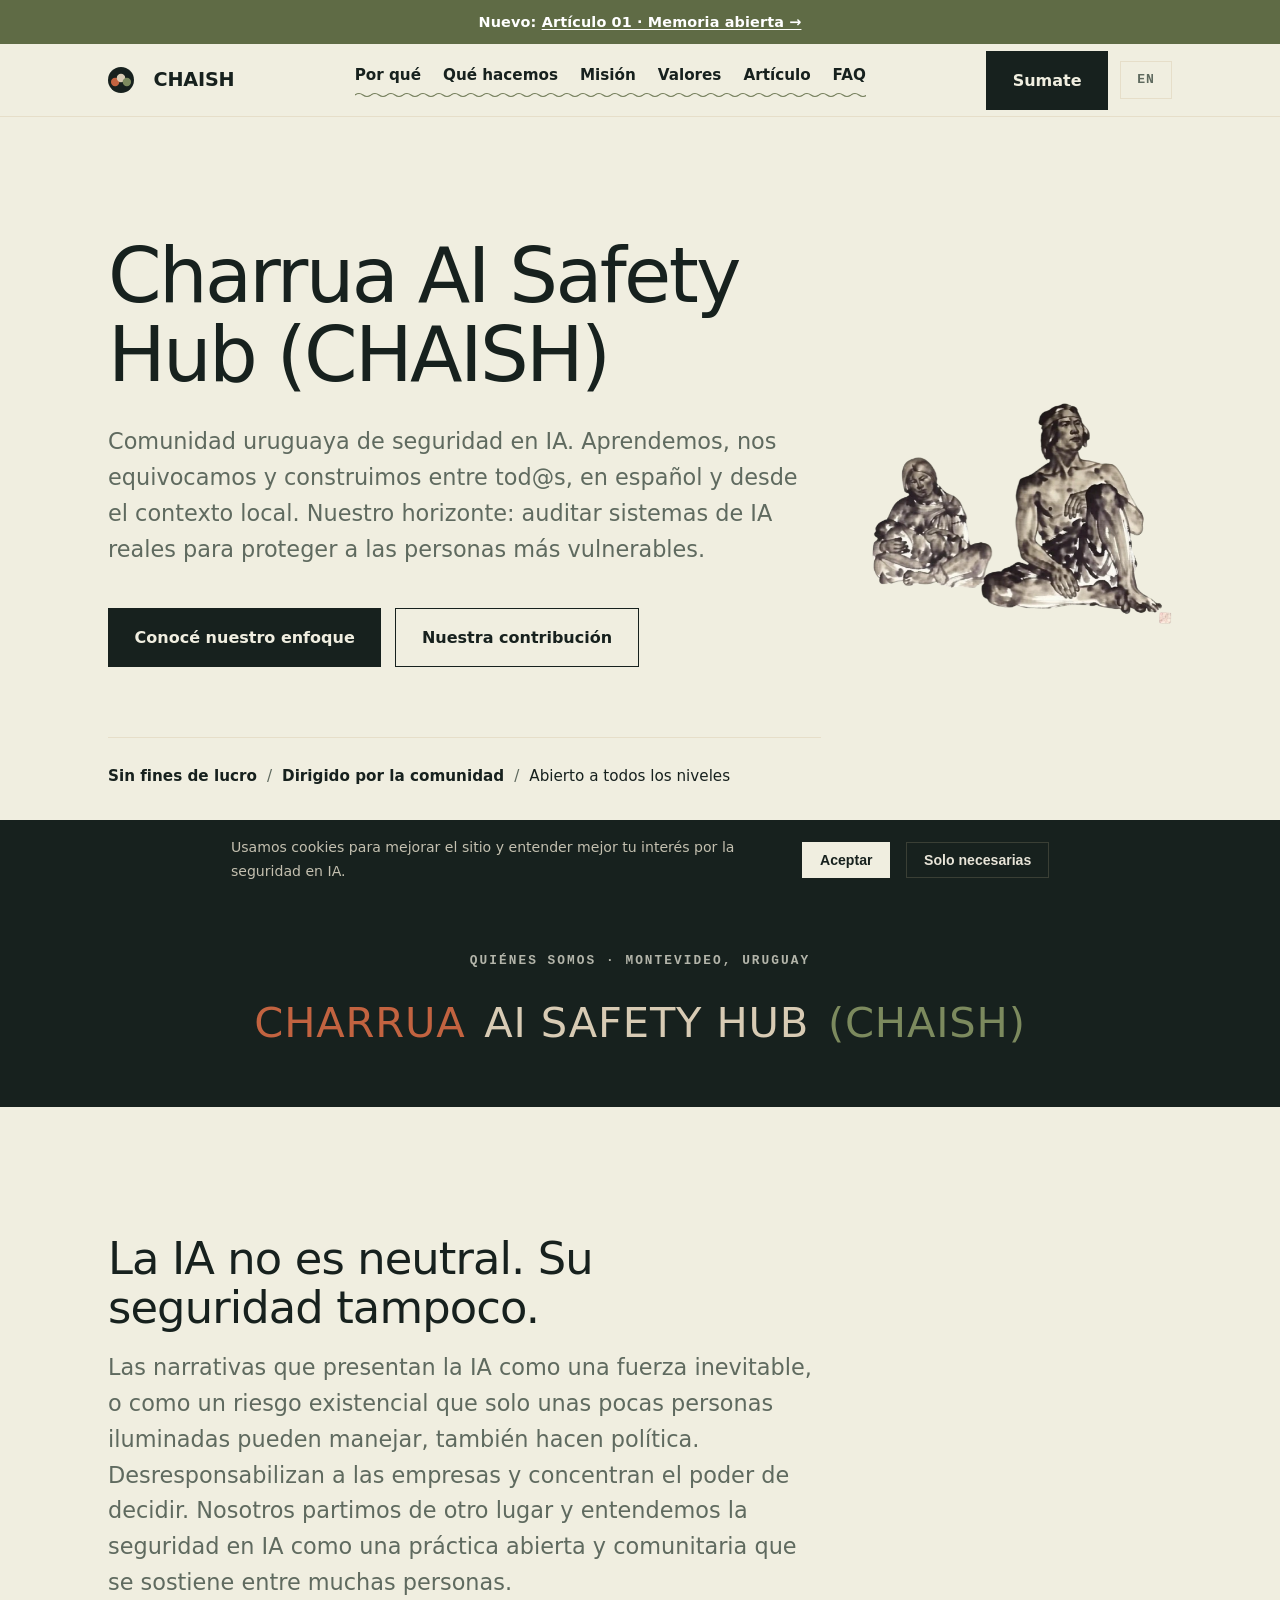
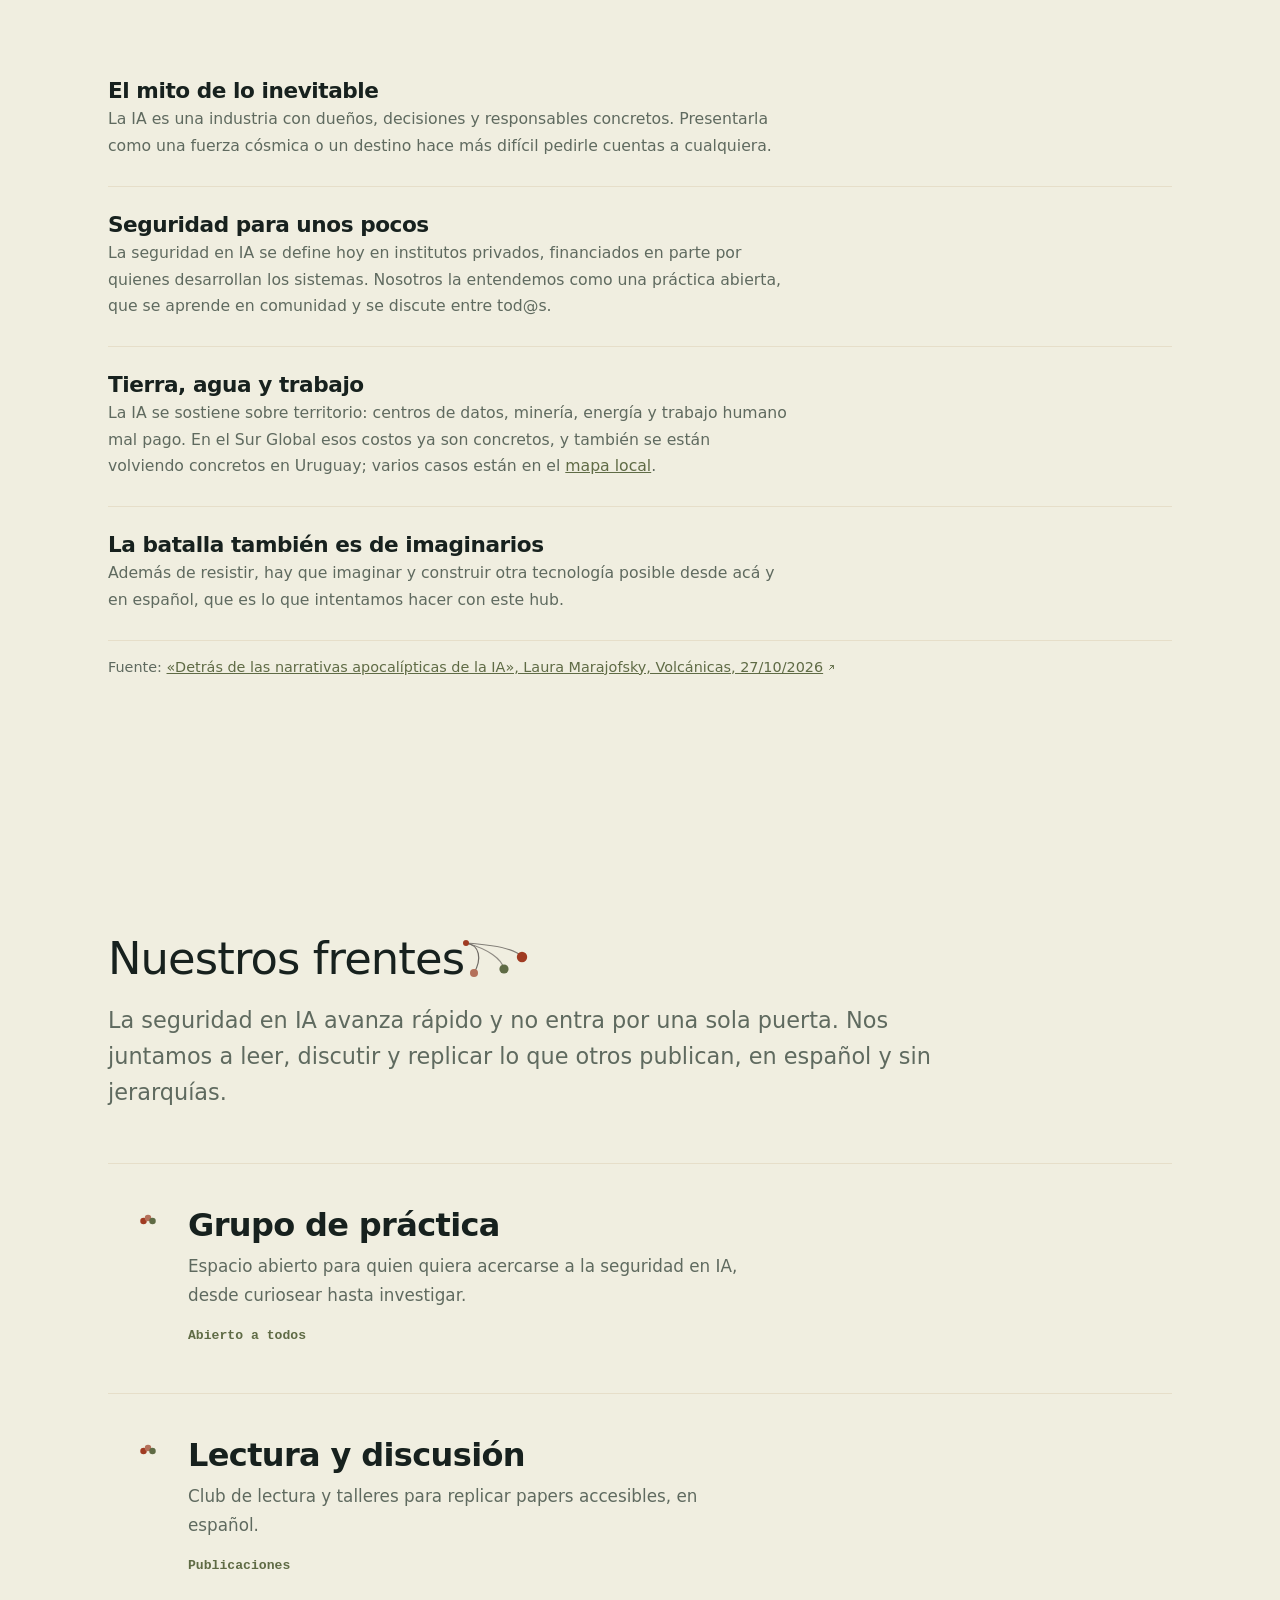
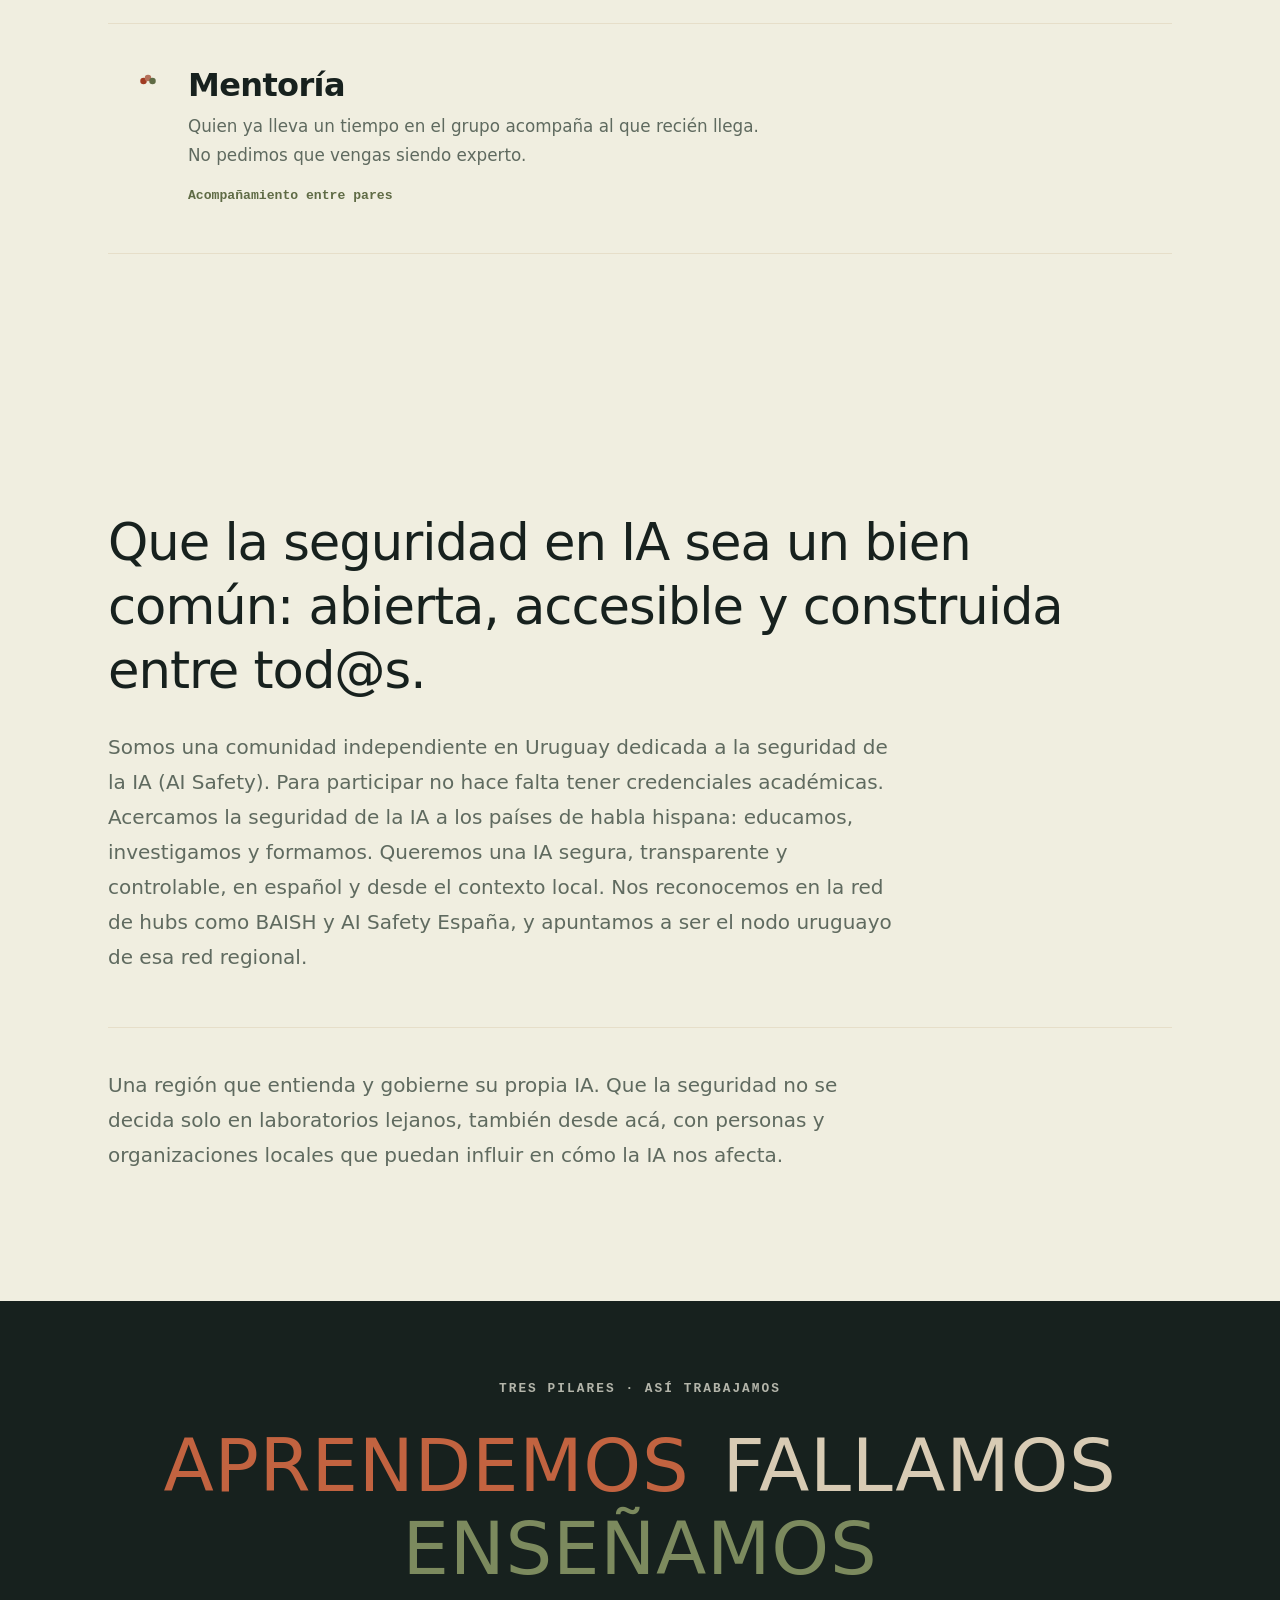
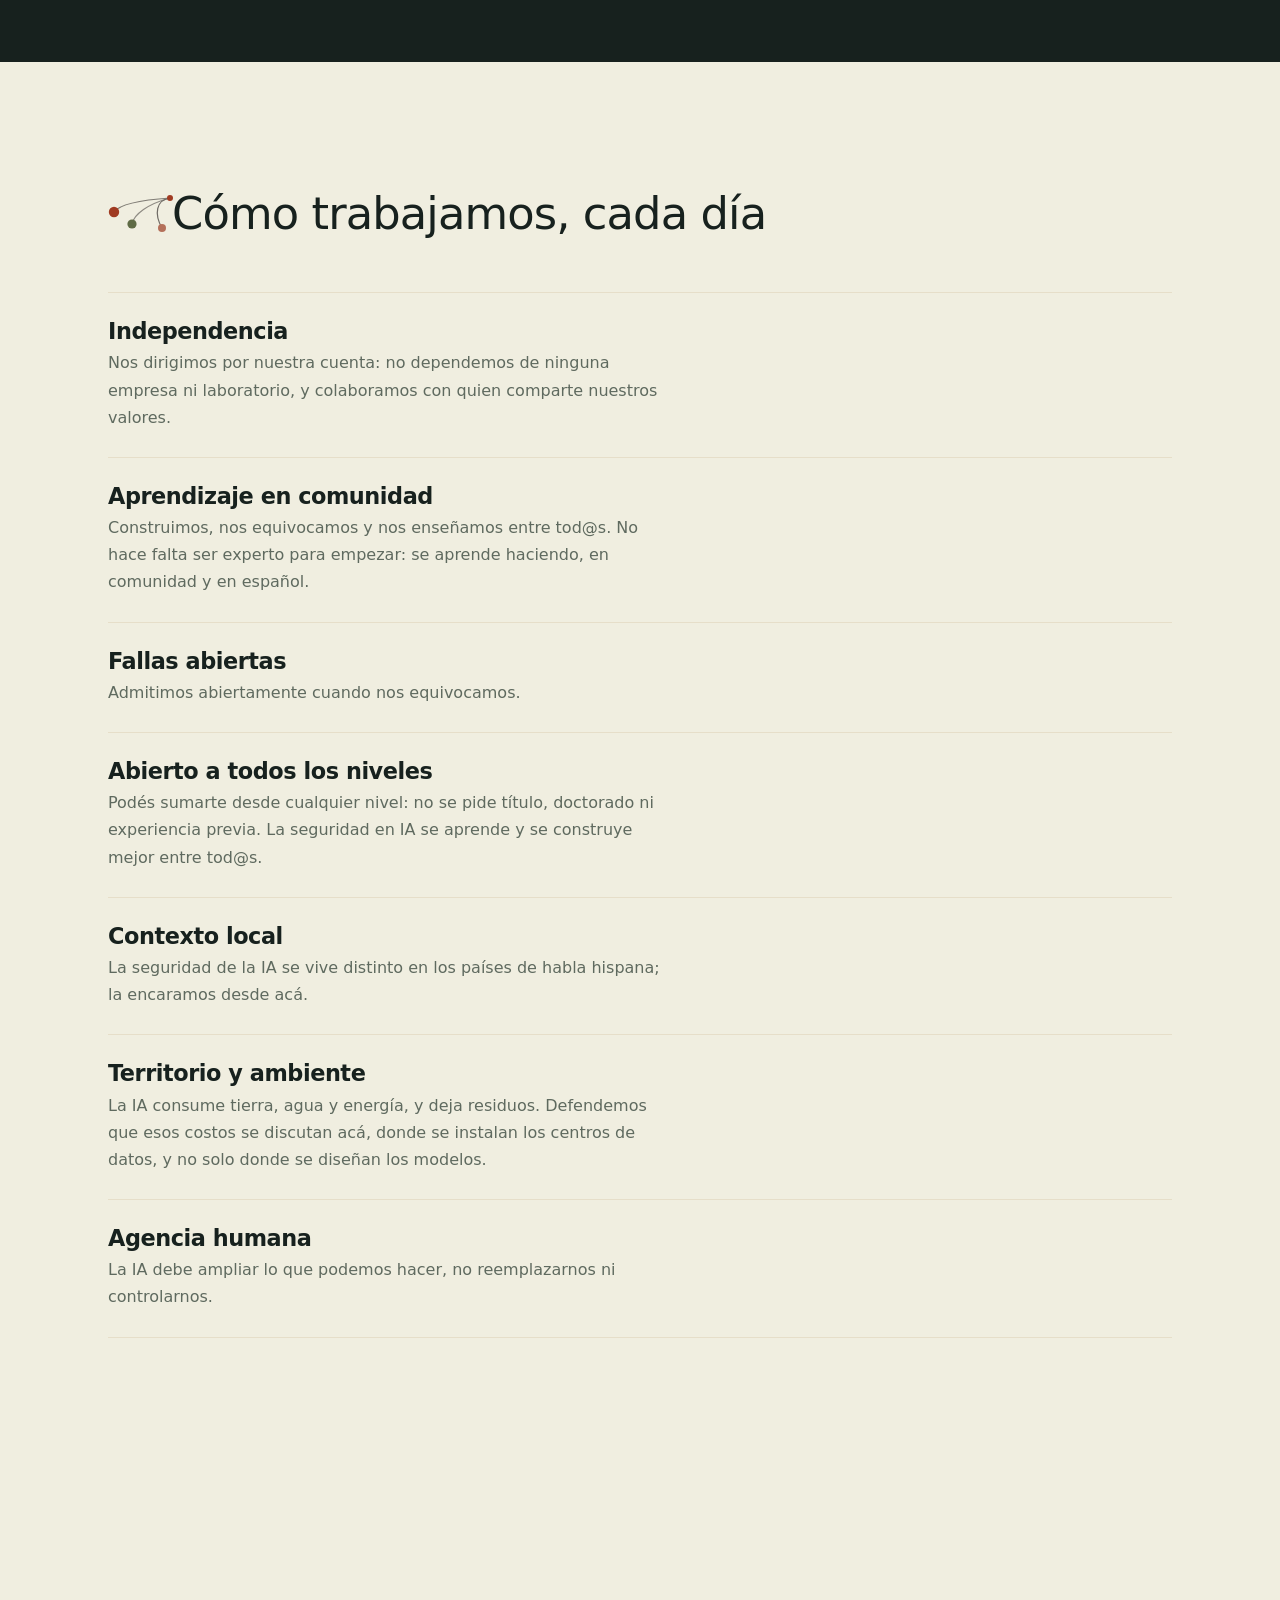
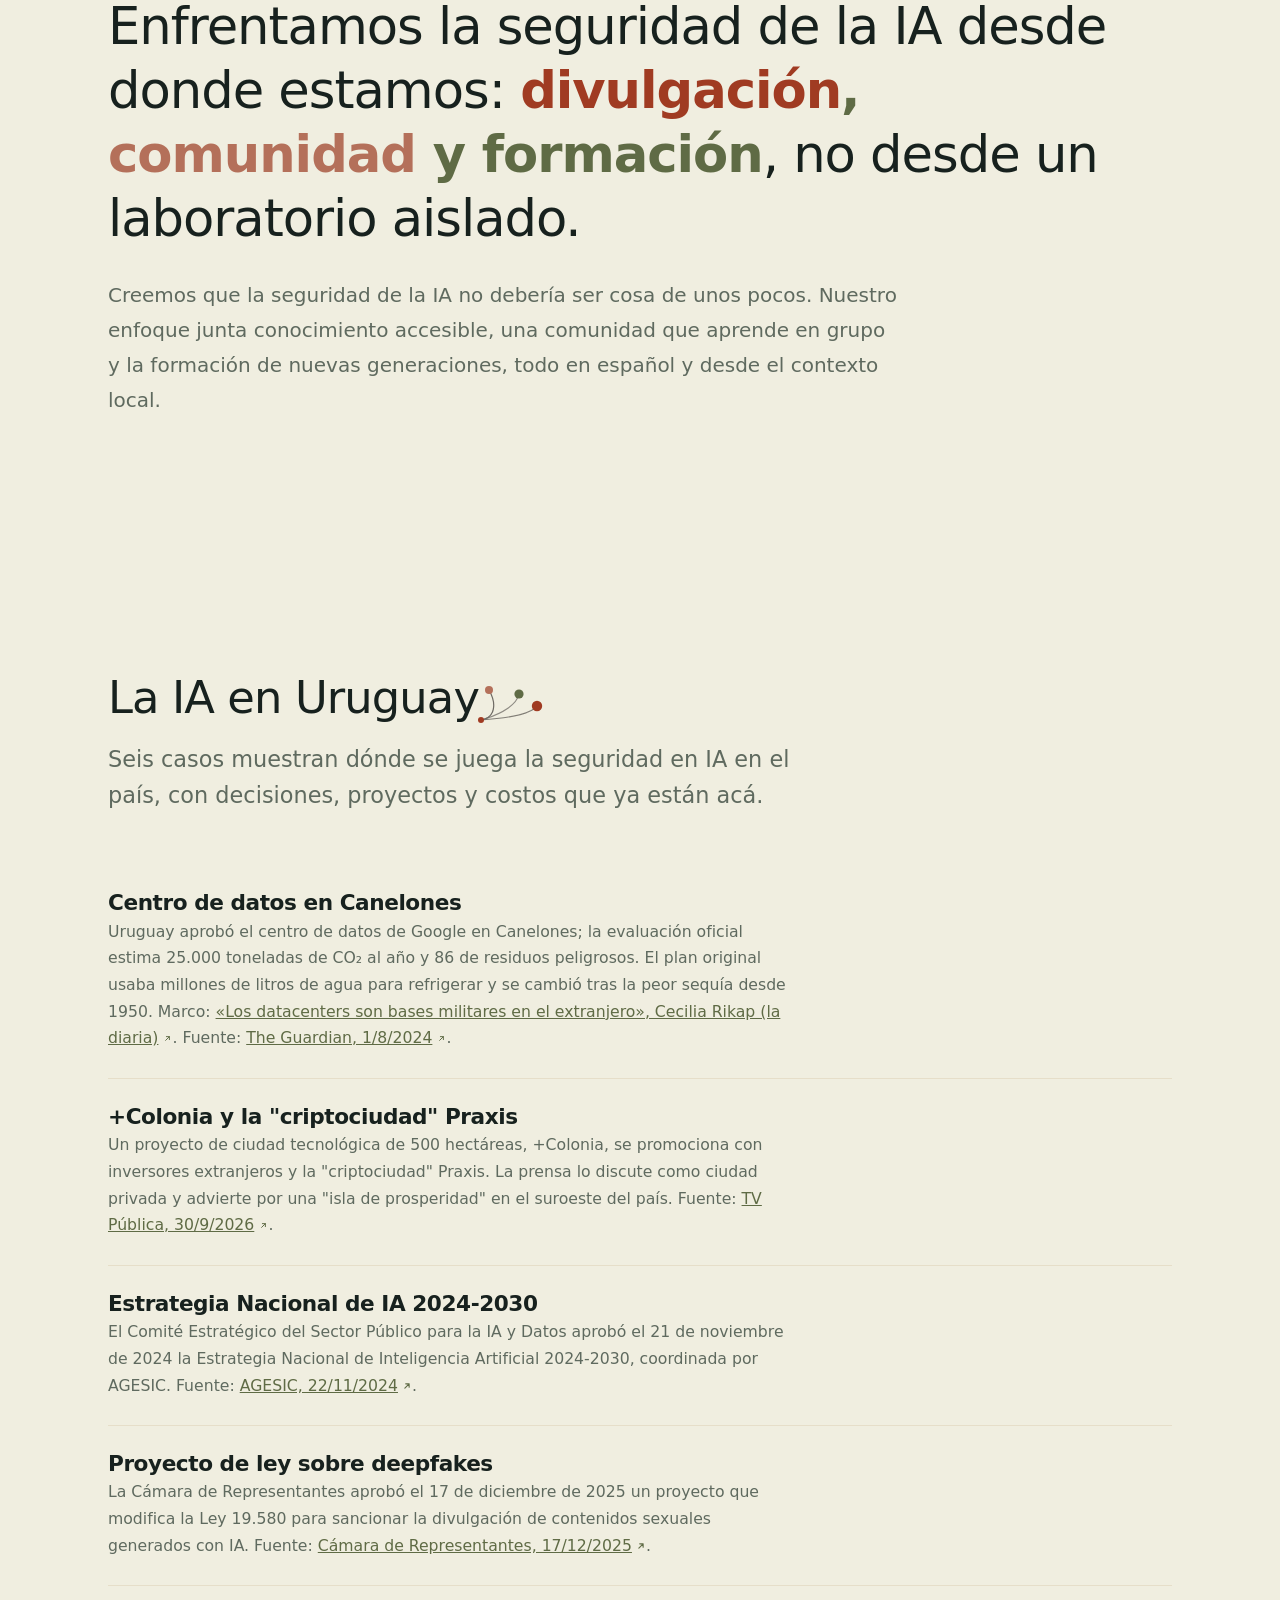
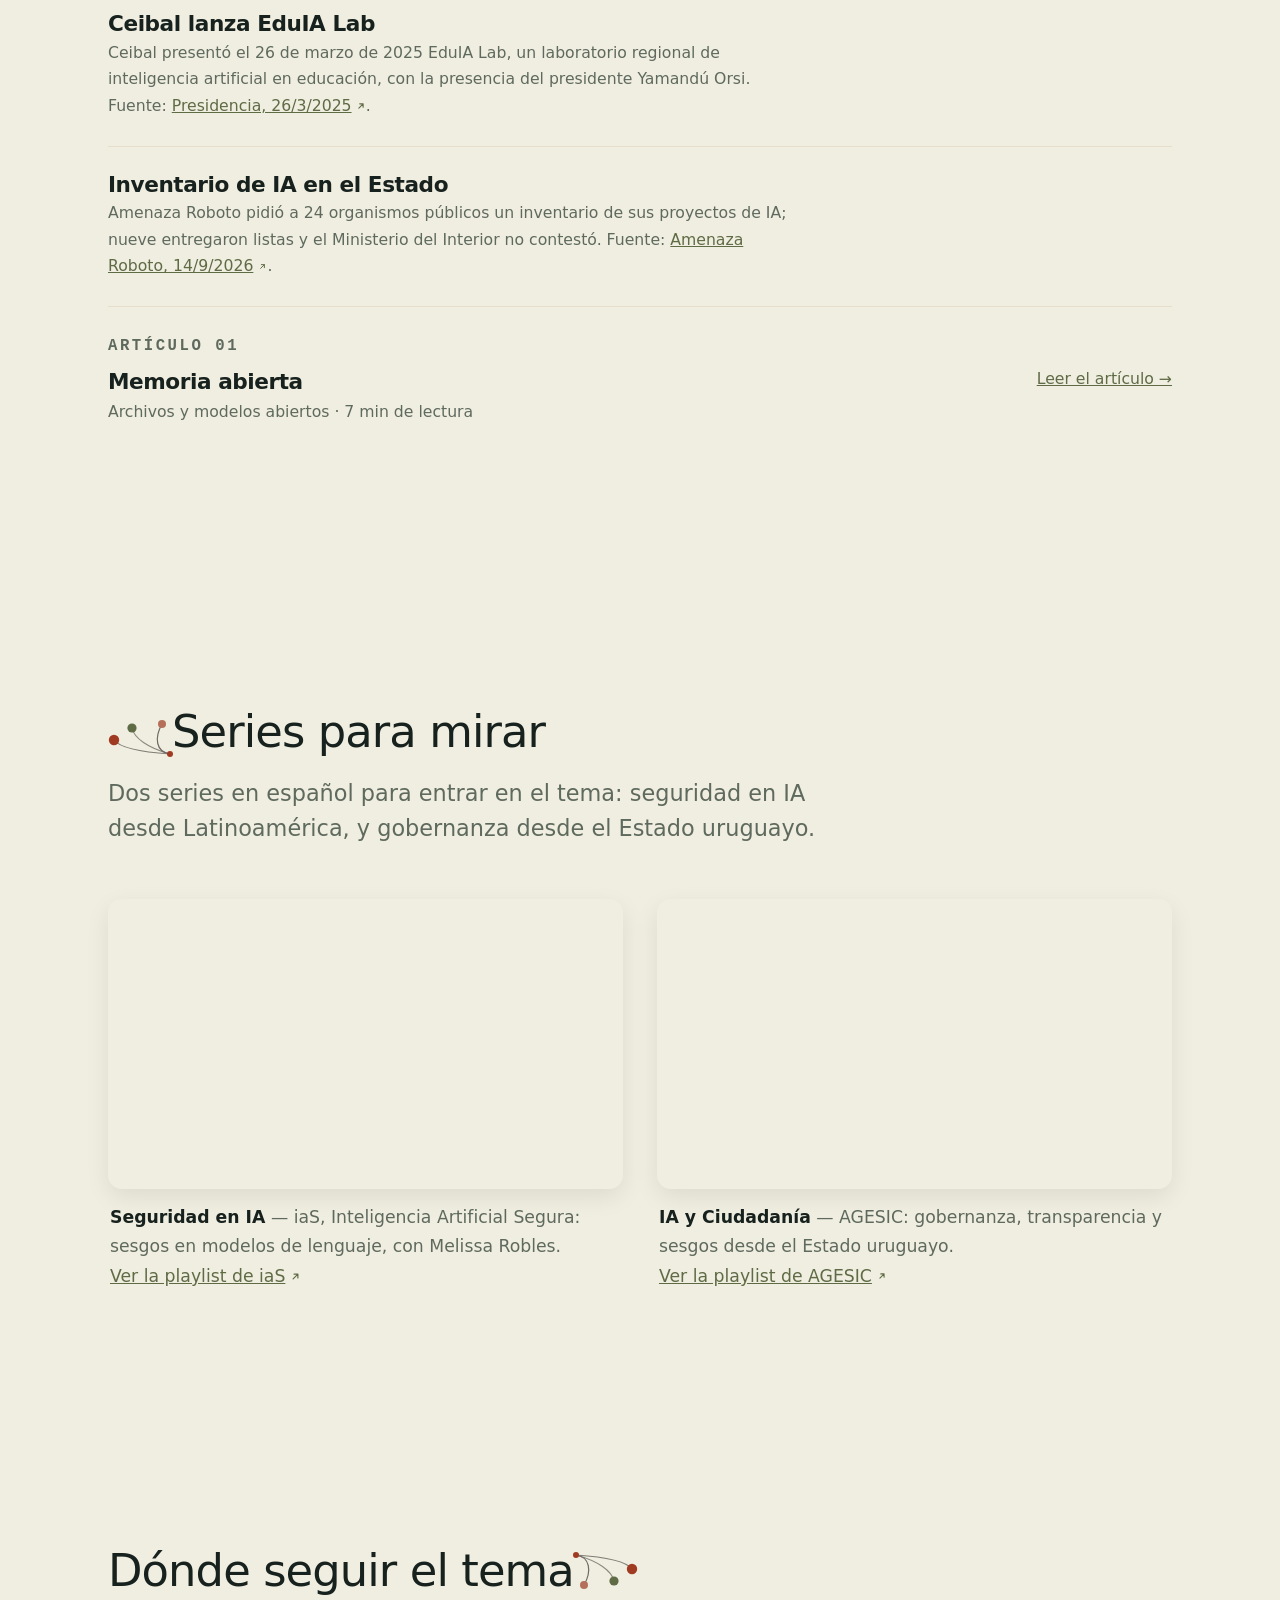
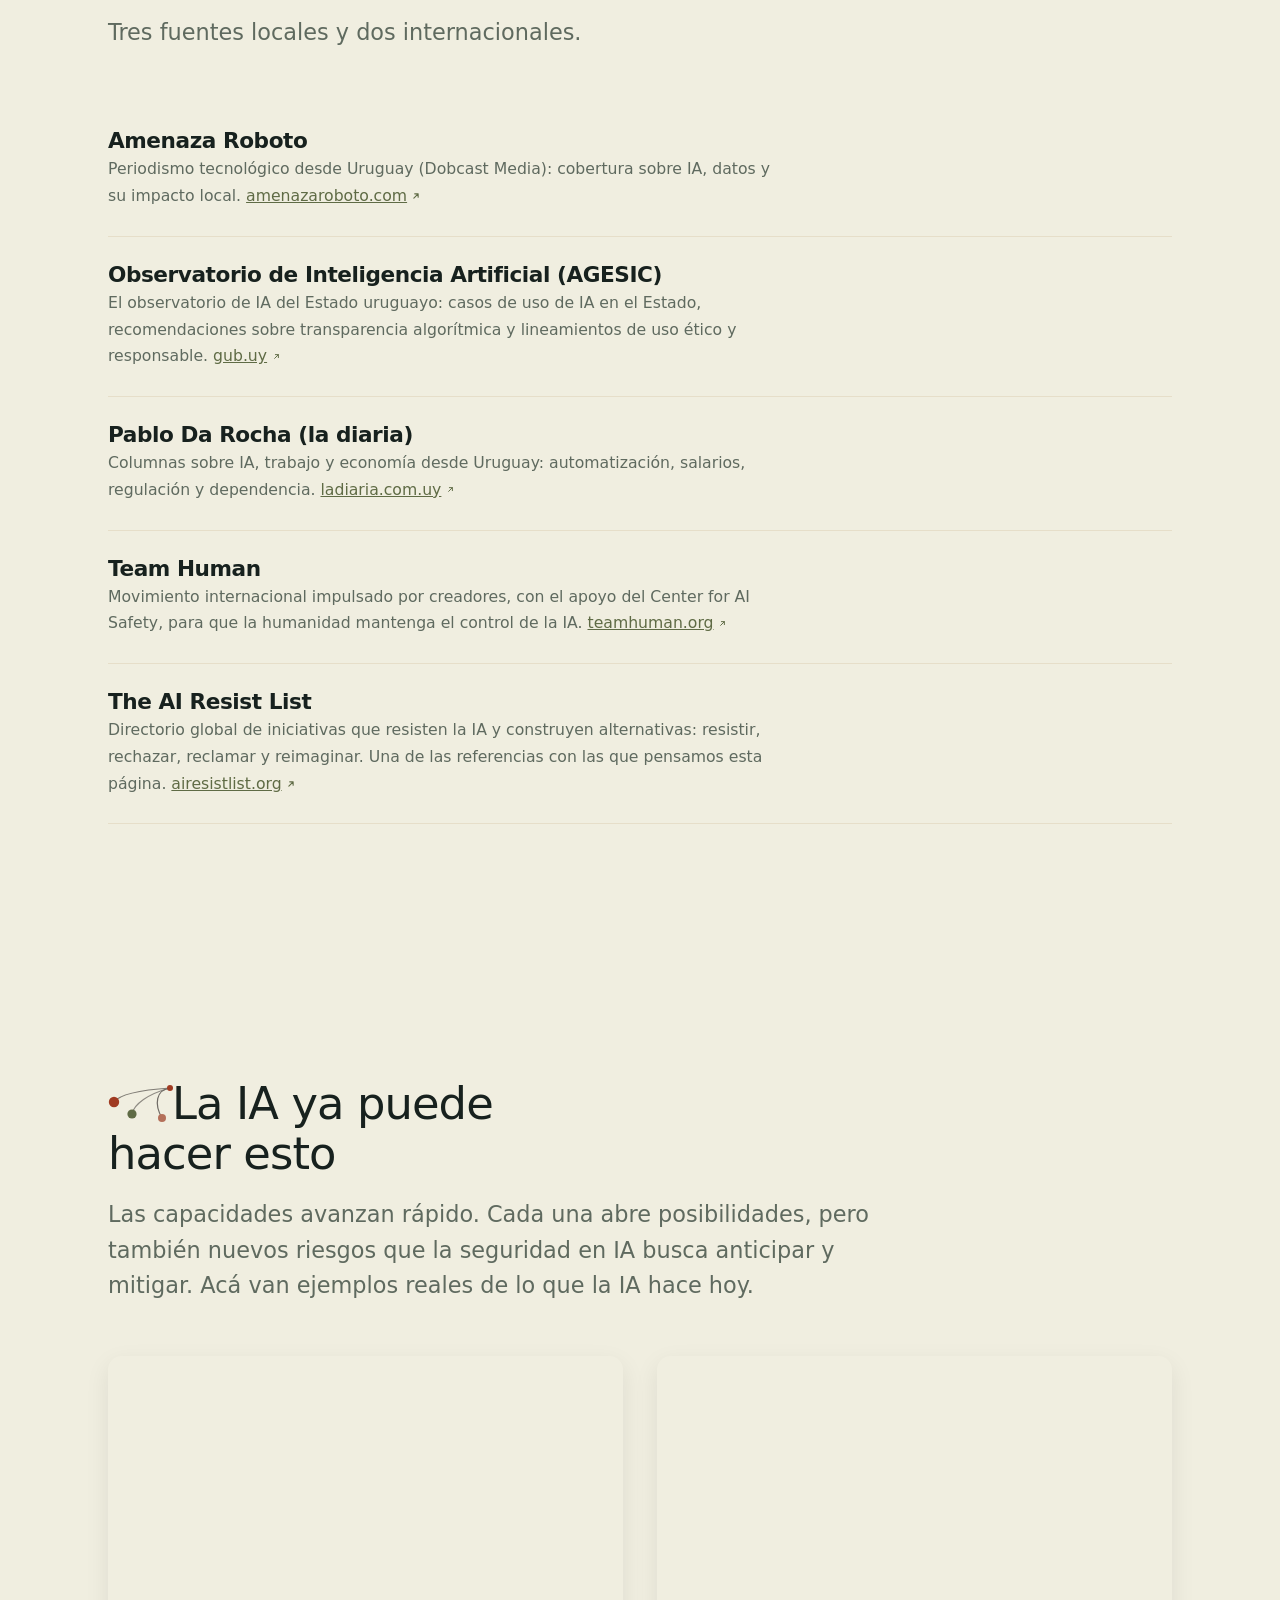
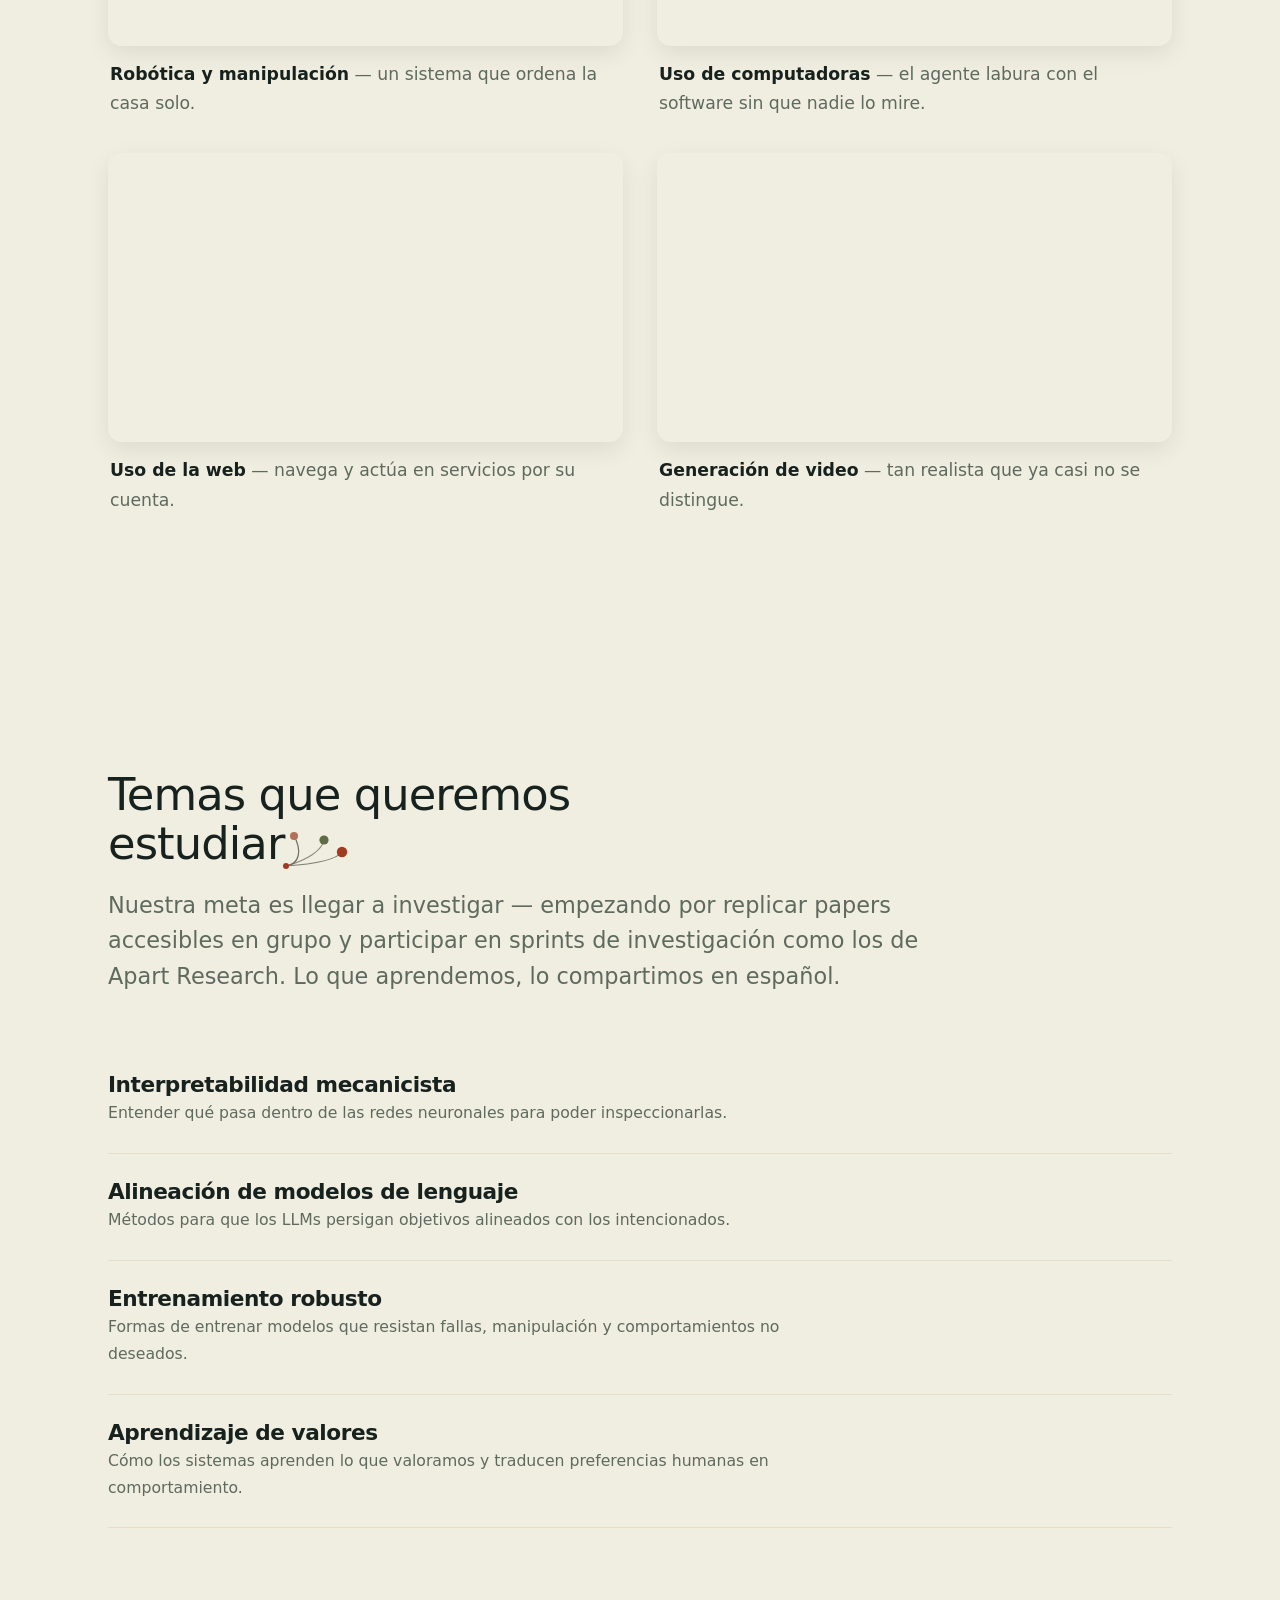
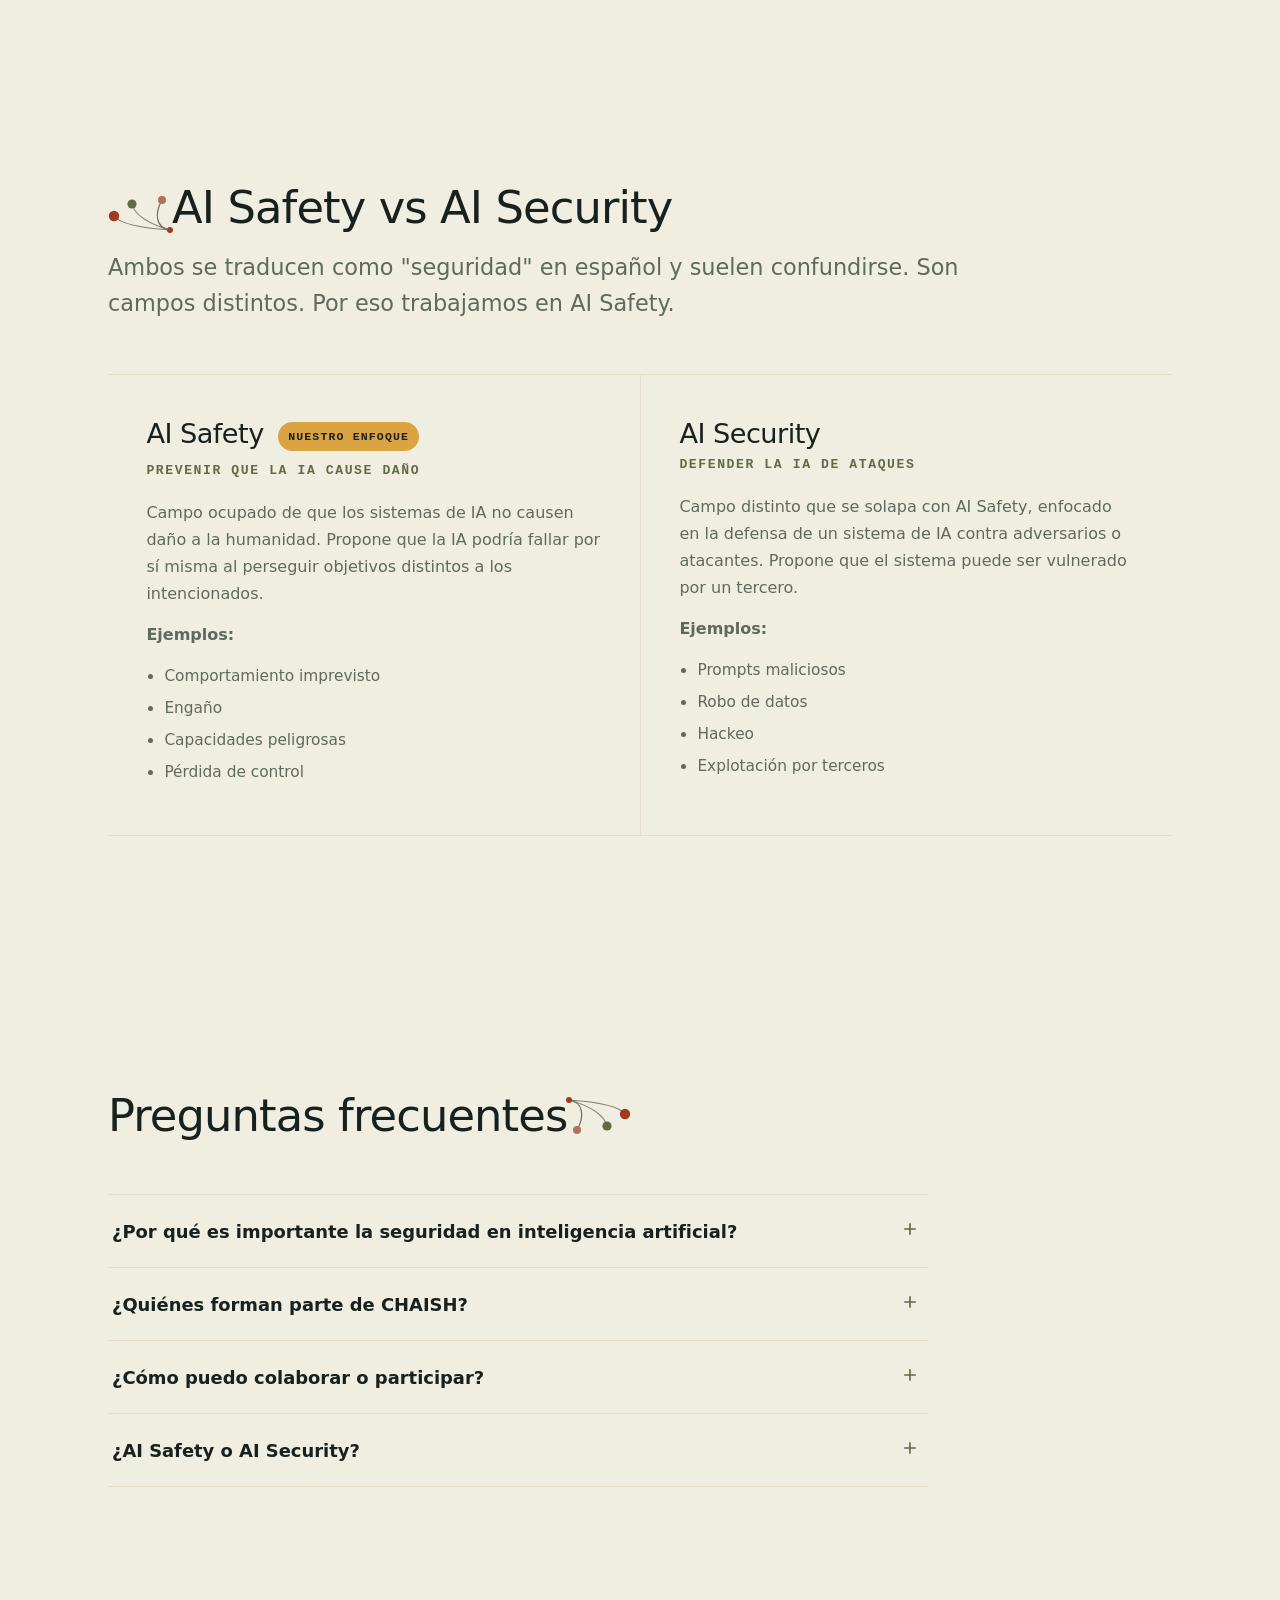
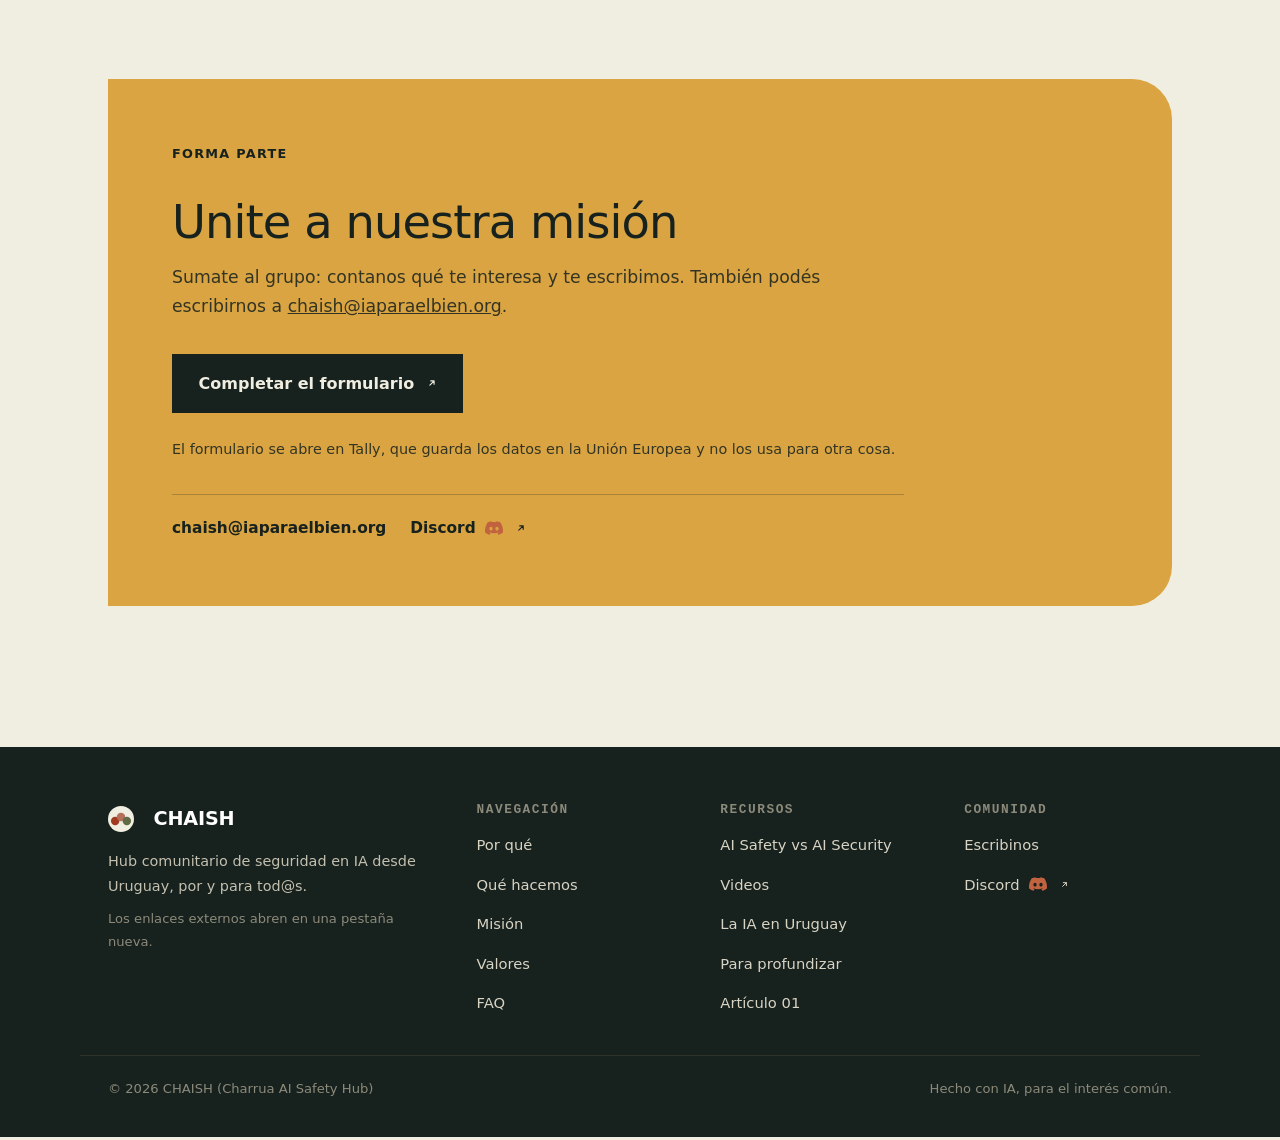
==== commit cc61bc59: "feat(home): marcador de lista de la boleadora en los frentes de #hacemos Las filas .step de #hacemos" ====
--- a/chaish/index.html
+++ b/chaish/index.html
@@ -115,6 +115,7 @@
       <p class="lead"><span lang="es">La seguridad en IA avanza rápido y no entra por una sola puerta. Nos juntamos a leer, discutir y replicar lo que otros publican, en español y sin jerarquías.</span><span lang="en">AI safety moves fast and does not come through one door. We gather to read, discuss and replicate what others publish, in Spanish and without hierarchies.</span></p>
       <div class="steps-gap">
         <div class="step">
+          <p class="idx" aria-hidden="true"><svg class="idx-mark" viewBox="0 0 40 40" width="20" height="20" aria-hidden="true" focusable="false"><path class="cord" d="M16 17 L14 23"/><path class="cord" d="M24 17 L26 23"/><circle class="b1" cx="11" cy="20" r="6.5"/><circle class="b2" cx="20" cy="14" r="6.5"/><circle class="b3" cx="29" cy="20" r="6.5"/></svg></p>
           <div>
             <h3><span lang="es">Grupo de práctica</span><span lang="en">Practice group</span></h3>
             <p><span lang="es">Espacio abierto para quien quiera acercarse a la seguridad en IA, desde curiosear hasta investigar.</span><span lang="en">Open space for anyone approaching AI safety, from curious to researching.</span></p>
@@ -122,6 +123,7 @@
           </div>
         </div>
         <div class="step">
+          <p class="idx" aria-hidden="true"><svg class="idx-mark" viewBox="0 0 40 40" width="20" height="20" aria-hidden="true" focusable="false"><path class="cord" d="M16 17 L14 23"/><path class="cord" d="M24 17 L26 23"/><circle class="b1" cx="11" cy="20" r="6.5"/><circle class="b2" cx="20" cy="14" r="6.5"/><circle class="b3" cx="29" cy="20" r="6.5"/></svg></p>
           <div>
             <h3><span lang="es">Lectura y discusión</span><span lang="en">Reading and discussion</span></h3>
             <p><span lang="es">Club de lectura y talleres para replicar papers accesibles, en español.</span><span lang="en">Reading club and workshops to replicate approachable papers, in Spanish.</span></p>
@@ -129,6 +131,7 @@
           </div>
         </div>
         <div class="step">
+          <p class="idx" aria-hidden="true"><svg class="idx-mark" viewBox="0 0 40 40" width="20" height="20" aria-hidden="true" focusable="false"><path class="cord" d="M16 17 L14 23"/><path class="cord" d="M24 17 L26 23"/><circle class="b1" cx="11" cy="20" r="6.5"/><circle class="b2" cx="20" cy="14" r="6.5"/><circle class="b3" cx="29" cy="20" r="6.5"/></svg></p>
           <div>
             <h3><span lang="es">Mentoría</span><span lang="en">Mentoring</span></h3>
             <p><span lang="es">Quien ya lleva un tiempo en el grupo acompaña al que recién llega. No pedimos que vengas siendo experto.</span><span lang="en">People a bit further along mentor those just arriving. You don't need to be an expert to join.</span></p>
--- a/chaish/style.css
+++ b/chaish/style.css
@@ -154,12 +154,22 @@
   .value h3{font-size:1.4rem;font-weight:600;margin-bottom:6px}
   .value p{color:var(--muted);font-size:1rem;max-width:56ch;margin:0}
 
-  /* Step — editorial rows */
-  .step{padding:clamp(30px,4vw,44px) 0;border-bottom:1px solid var(--line)}
+  /* Step — editorial rows (con marcador de lista, diseño: Penpot #hacemos) */
+  .step{display:grid;grid-template-columns:80px minmax(0,1fr);padding:clamp(30px,4vw,44px) 0;border-bottom:1px solid var(--line)}
   .step:first-of-type{border-top:1px solid var(--line)}
   .step h3{font-size:clamp(1.6rem,3vw,2rem);font-weight:600;margin-bottom:10px}
   .step p{color:var(--muted);font-size:1.05rem;max-width:54ch}
   .step .tag{display:inline-block;margin-top:16px;font-size:.82rem;font-weight:700;color:var(--celeste-deep)}
+  /* Marcador de lista: boleadora compacta de 20 px en la columna 80/48, centrada y al ras de la
+     primera línea. Mismo SVG que .brand-logo menos el disco: la viñeta va desnuda. */
+  .idx{display:flex;align-items:flex-start;justify-content:center;margin:0}
+  .idx-mark{display:block;width:20px;height:20px;flex:0 0 auto;overflow:visible}
+  .idx-mark .b1{fill:var(--marca-1)}
+  .idx-mark .b2{fill:var(--marca-2)}
+  .idx-mark .b3{fill:var(--marca-3)}
+  .idx-mark .cord{fill:none;stroke:var(--marca-cord);stroke-width:2.4;stroke-linecap:round}
+  .step>.idx{padding-top:3px}
+  @media (max-width:900px){.step{grid-template-columns:48px minmax(0,1fr)}}
 
   /* Lab — technical list */
   .cap{padding:26px 0;border-bottom:1px solid var(--line)}
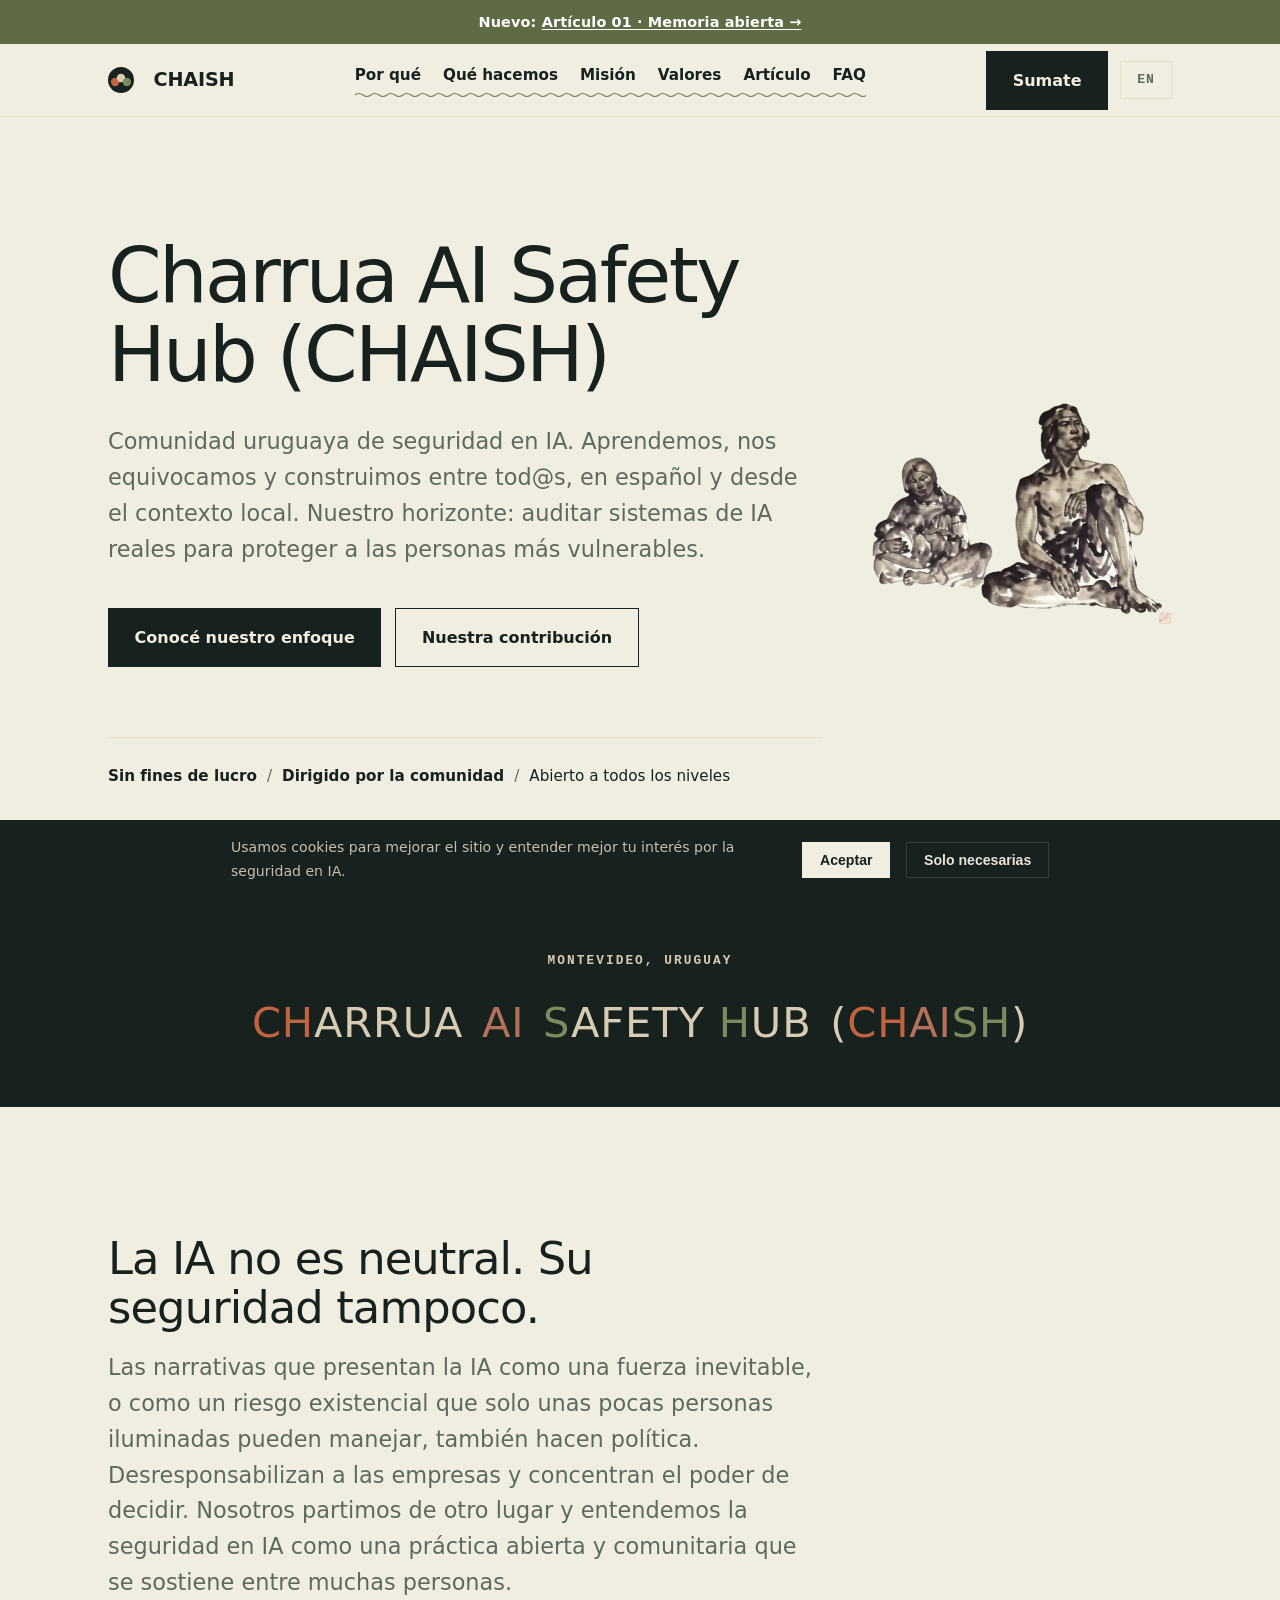
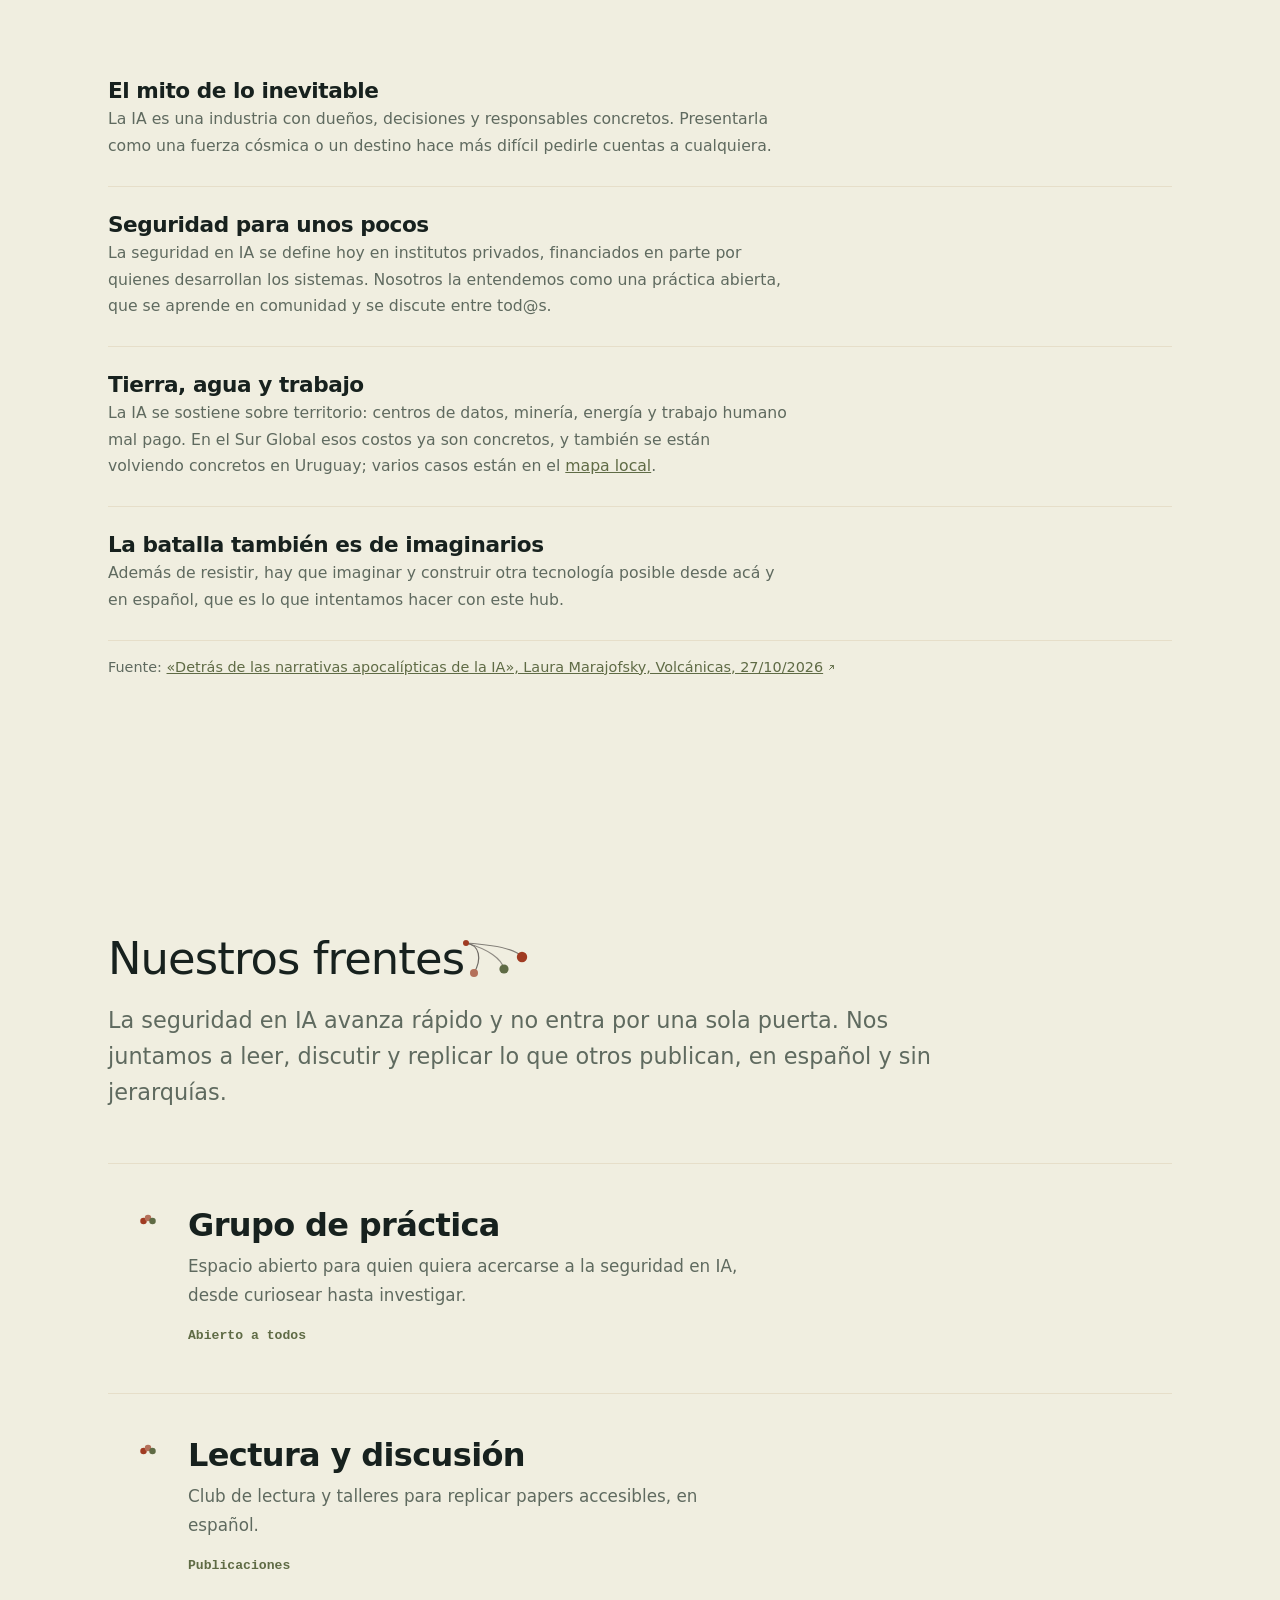
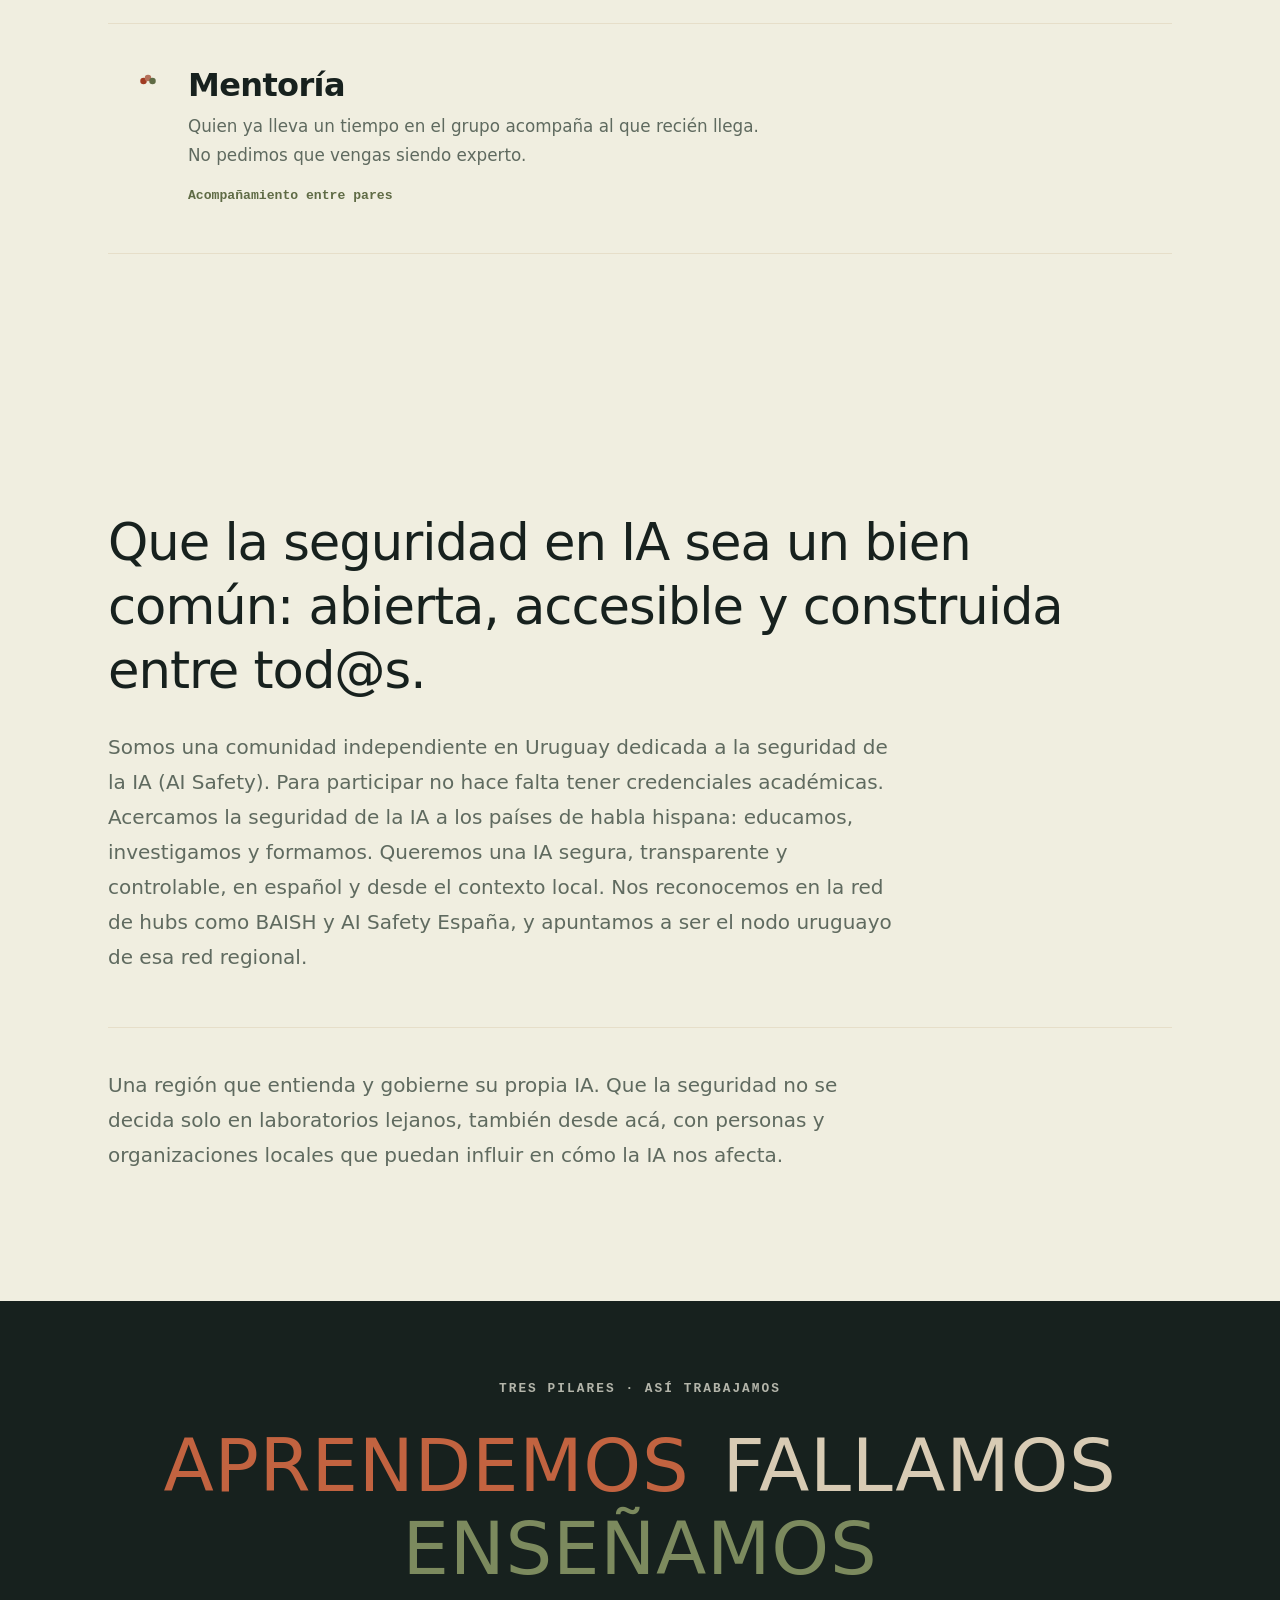
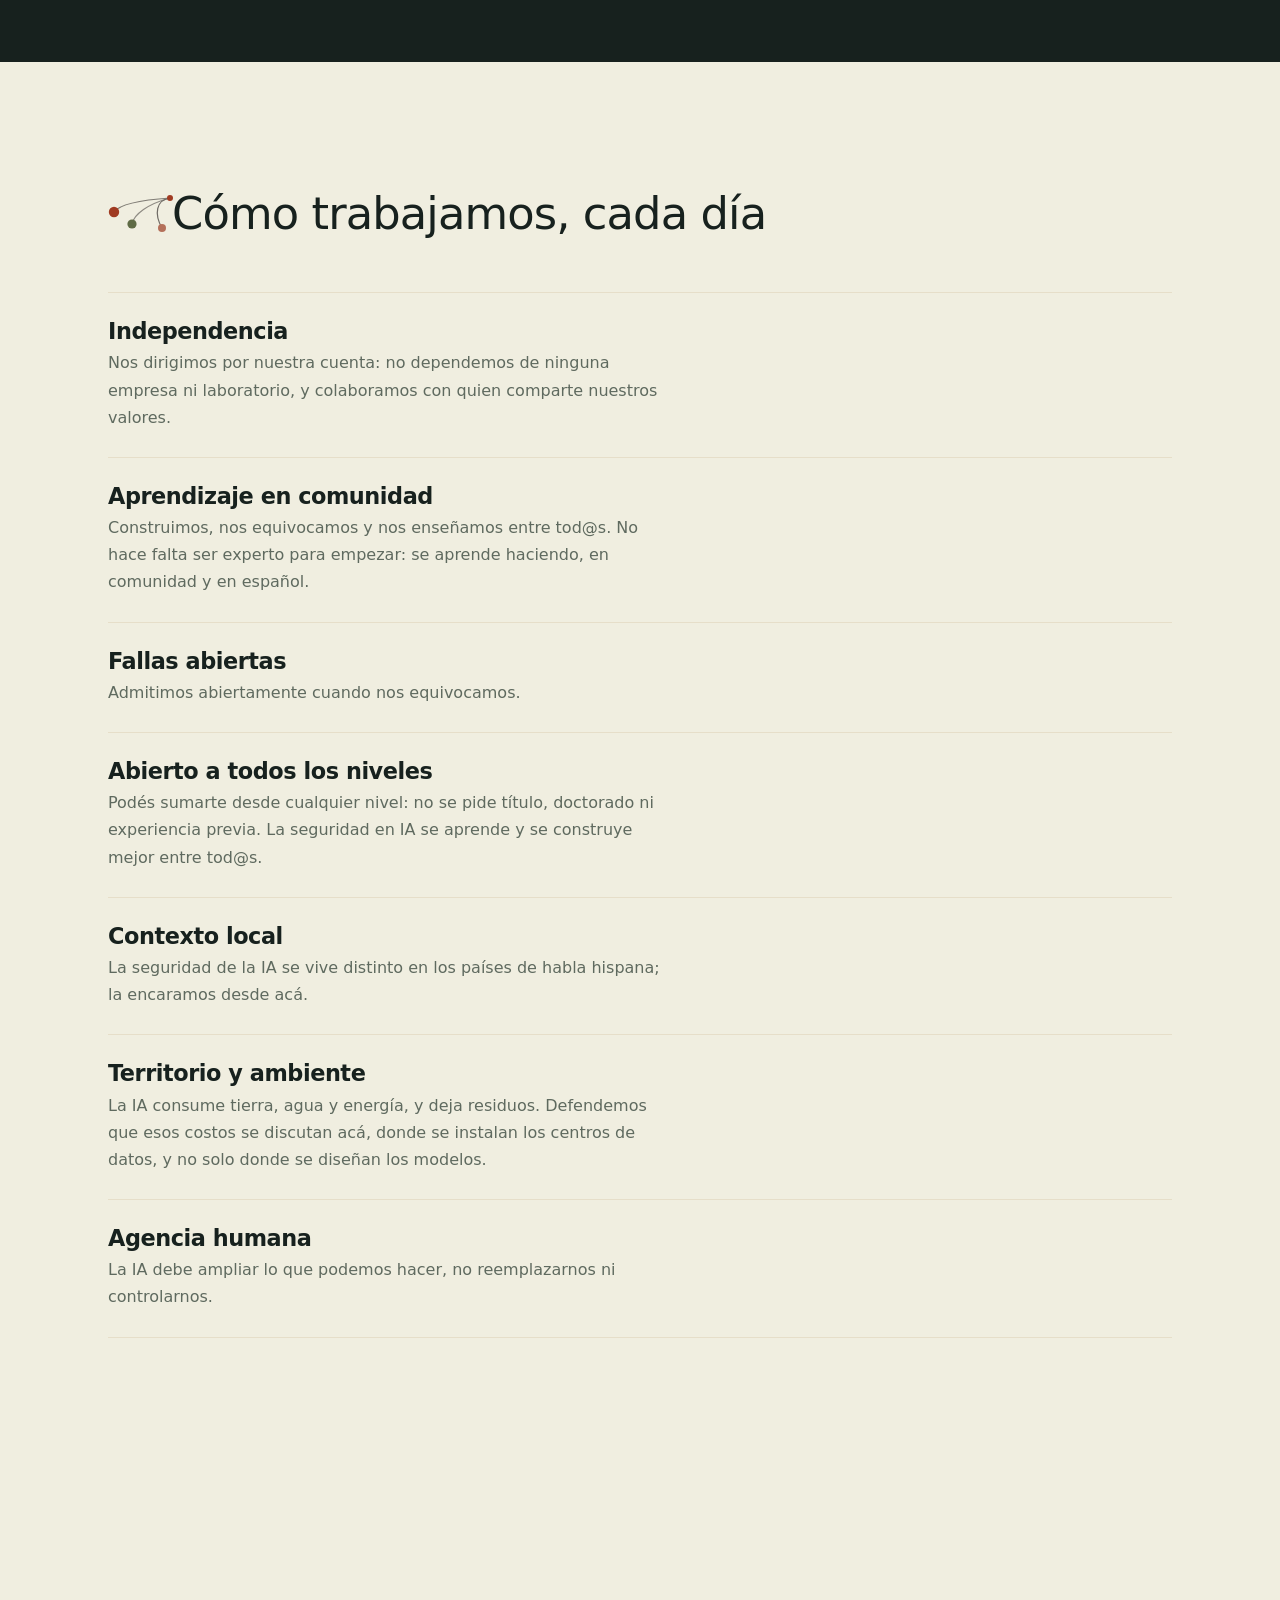
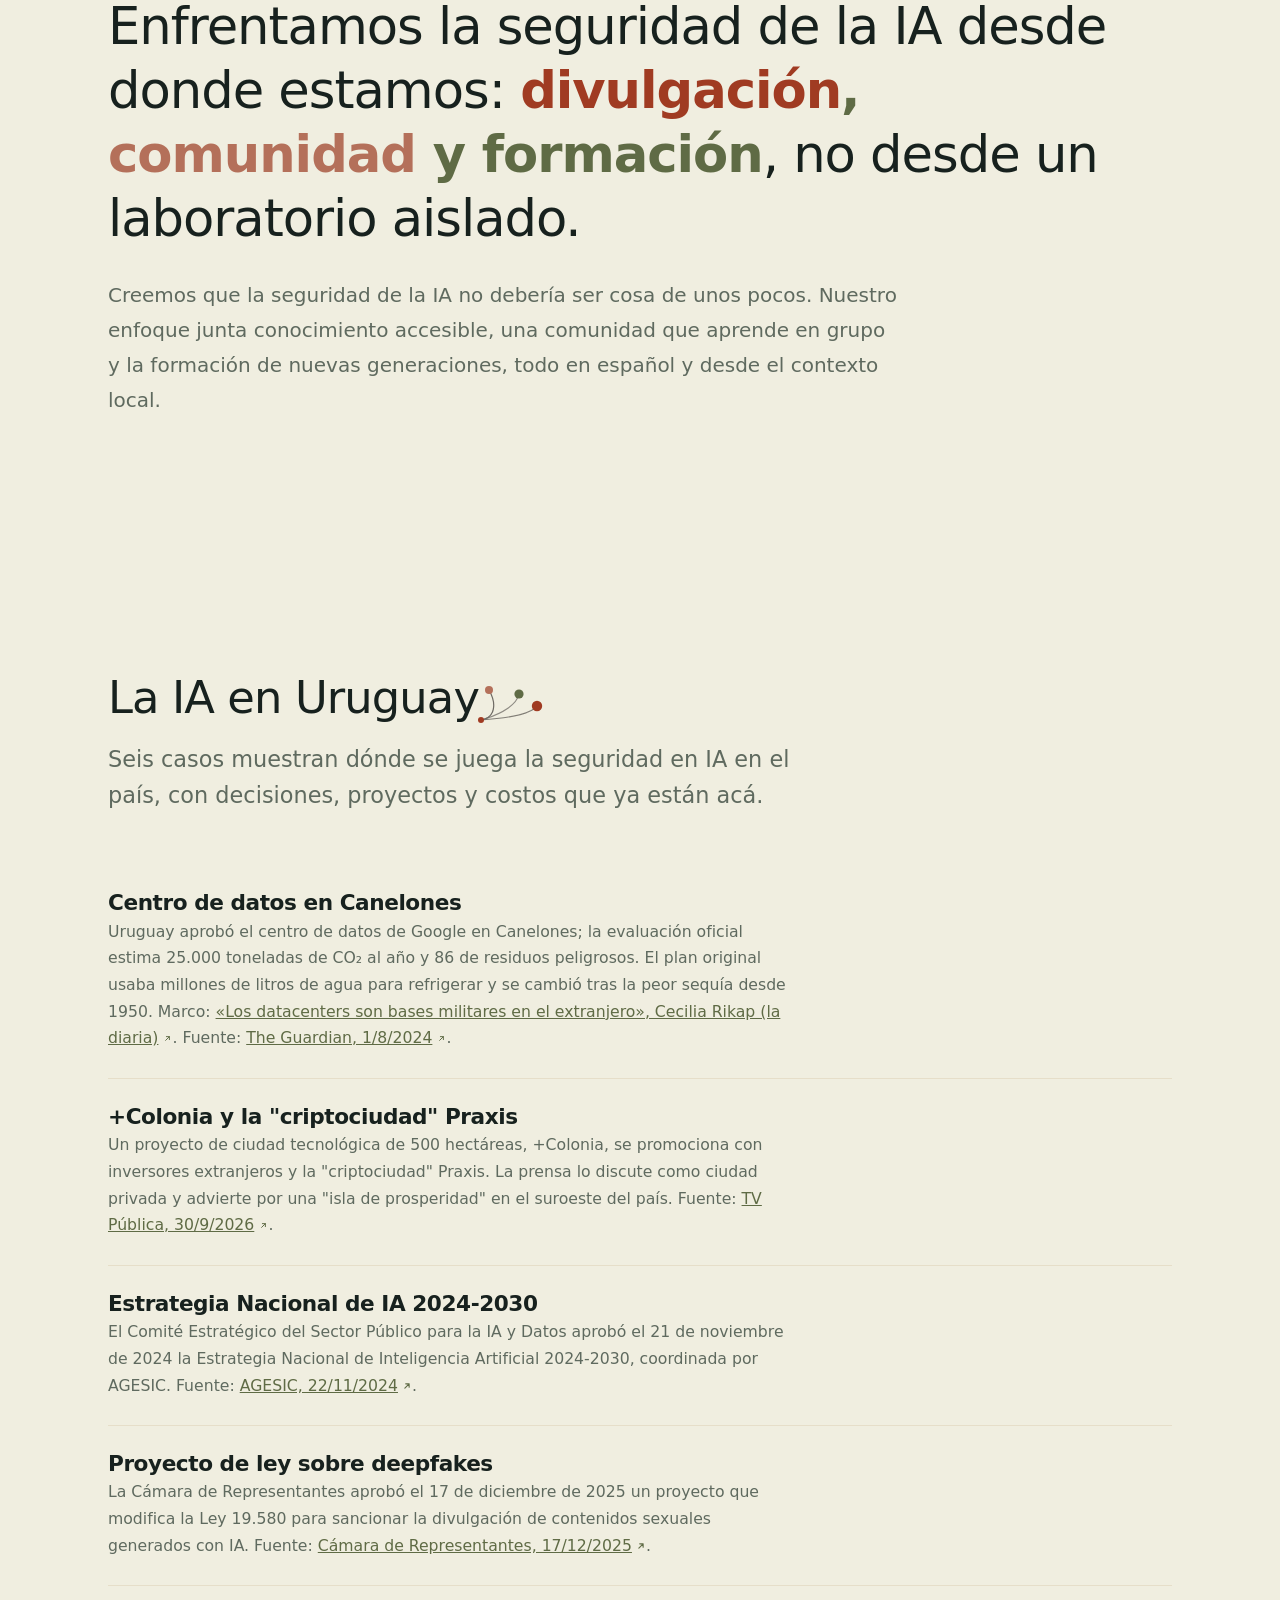
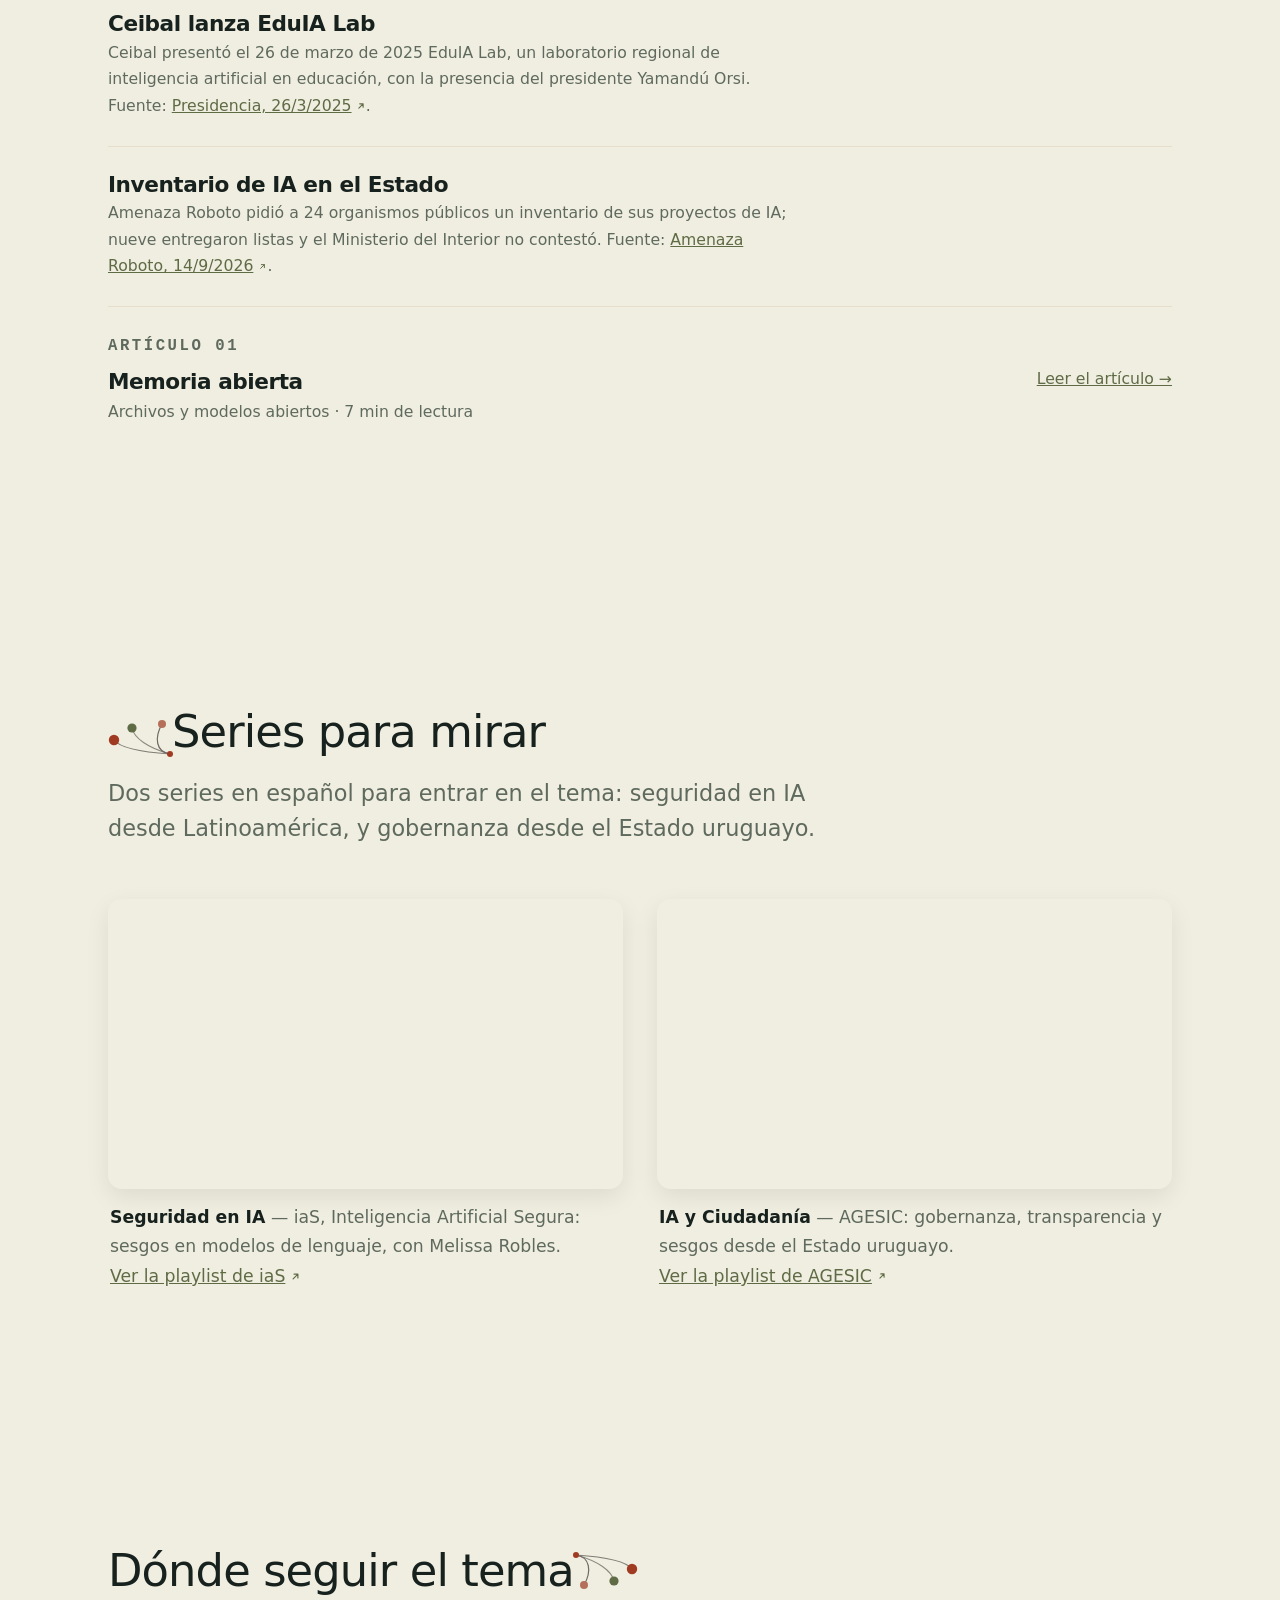
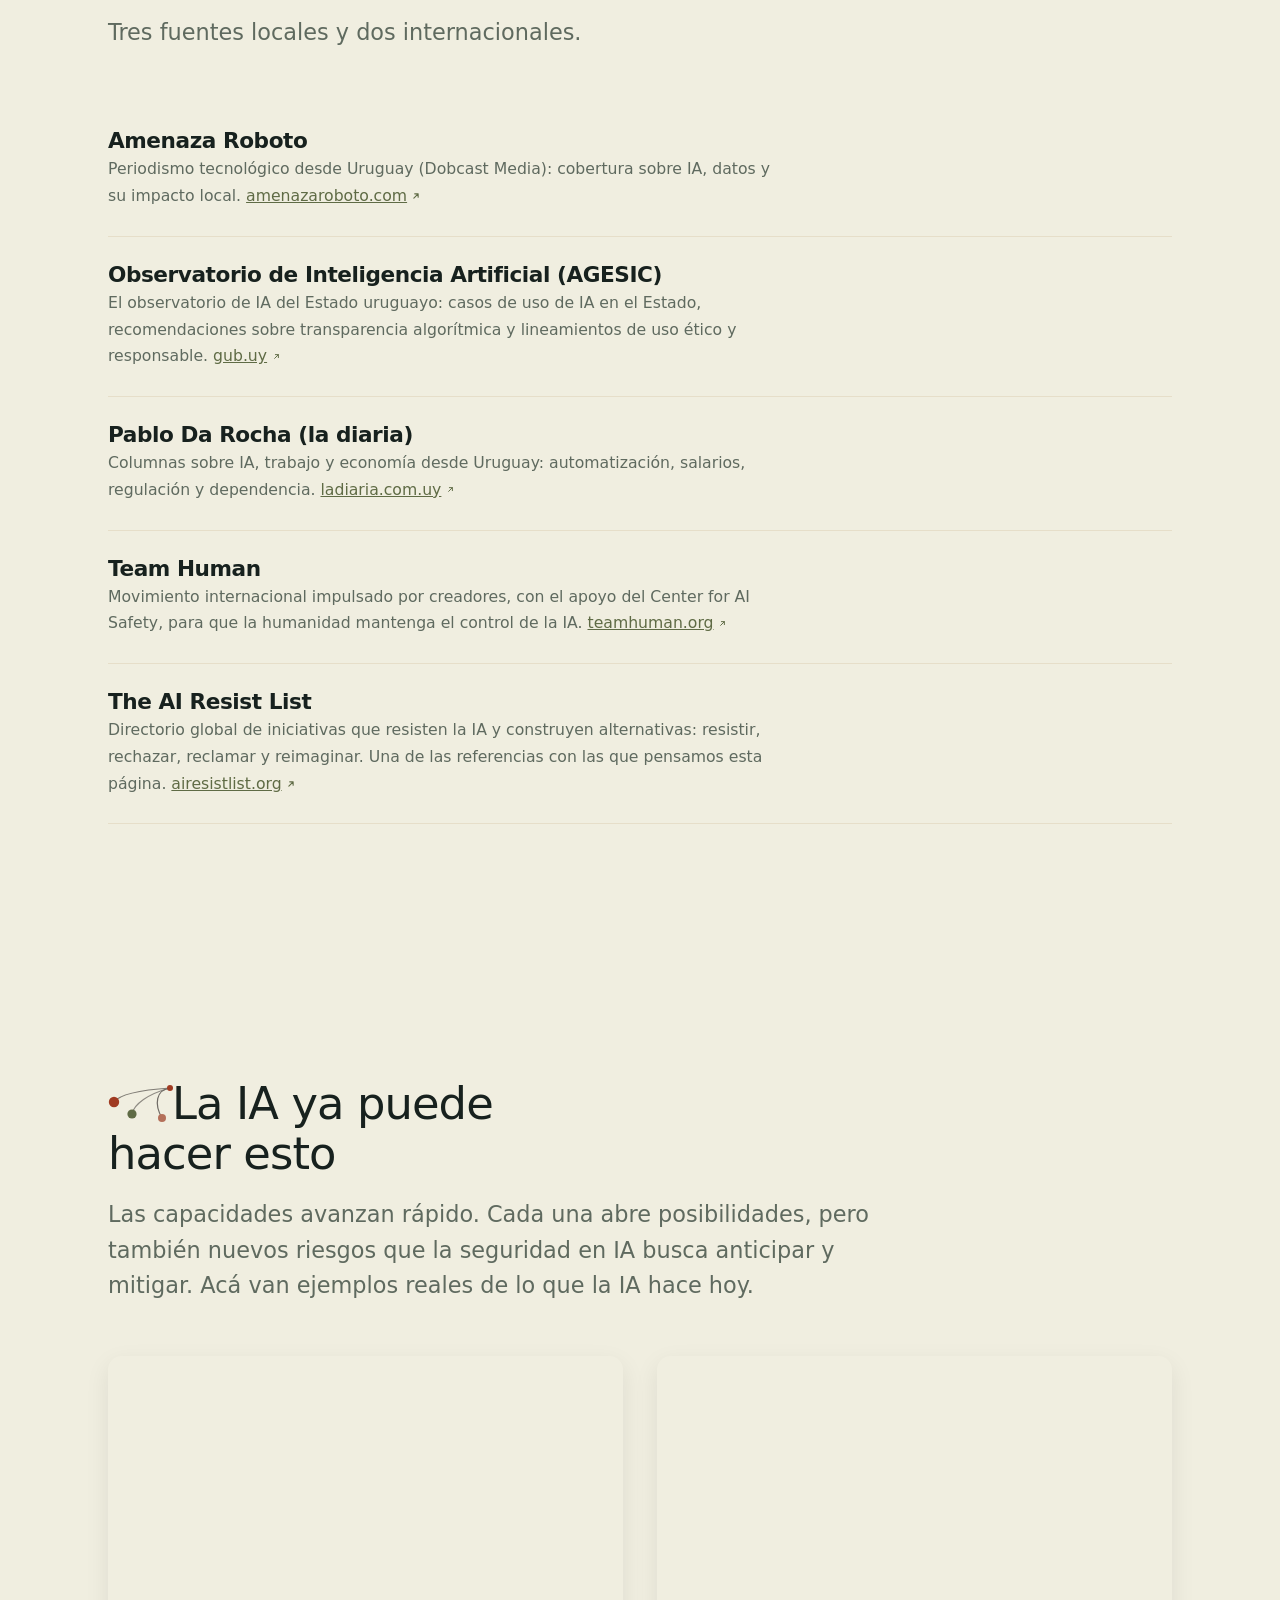
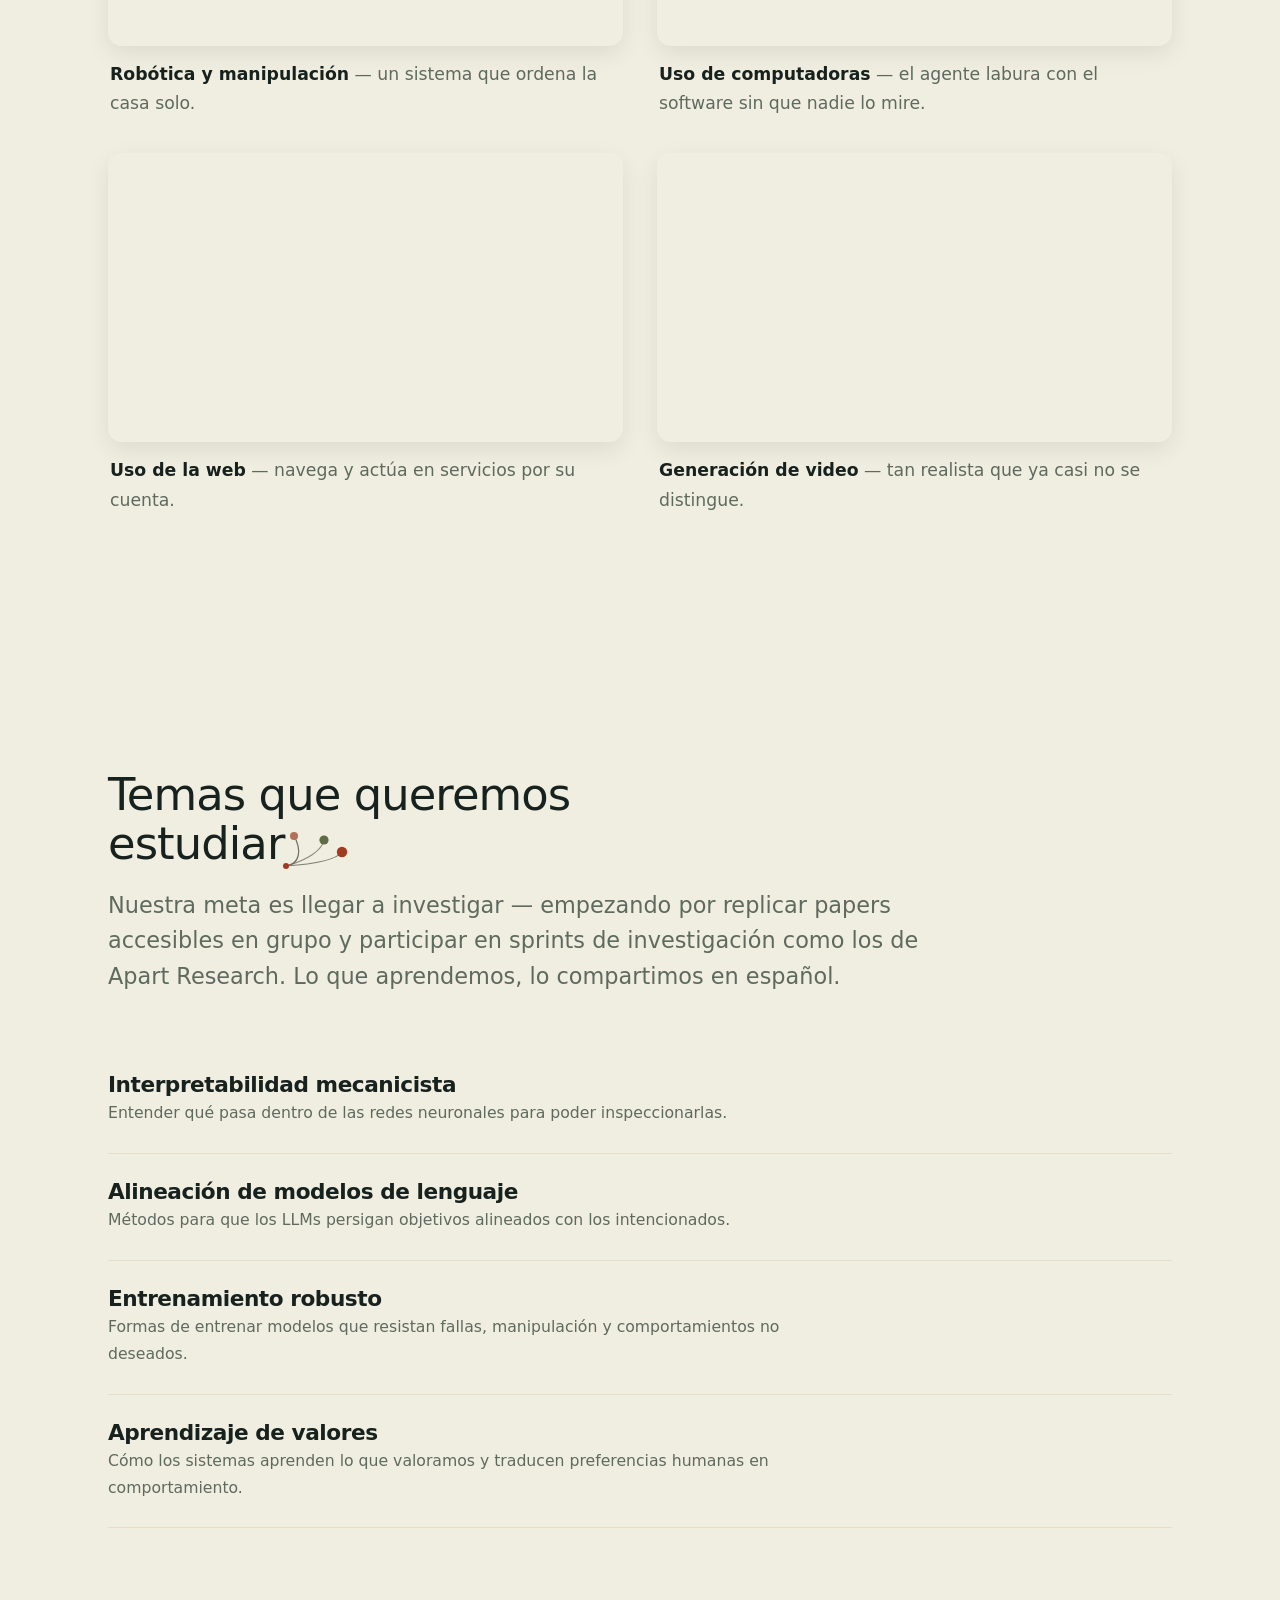
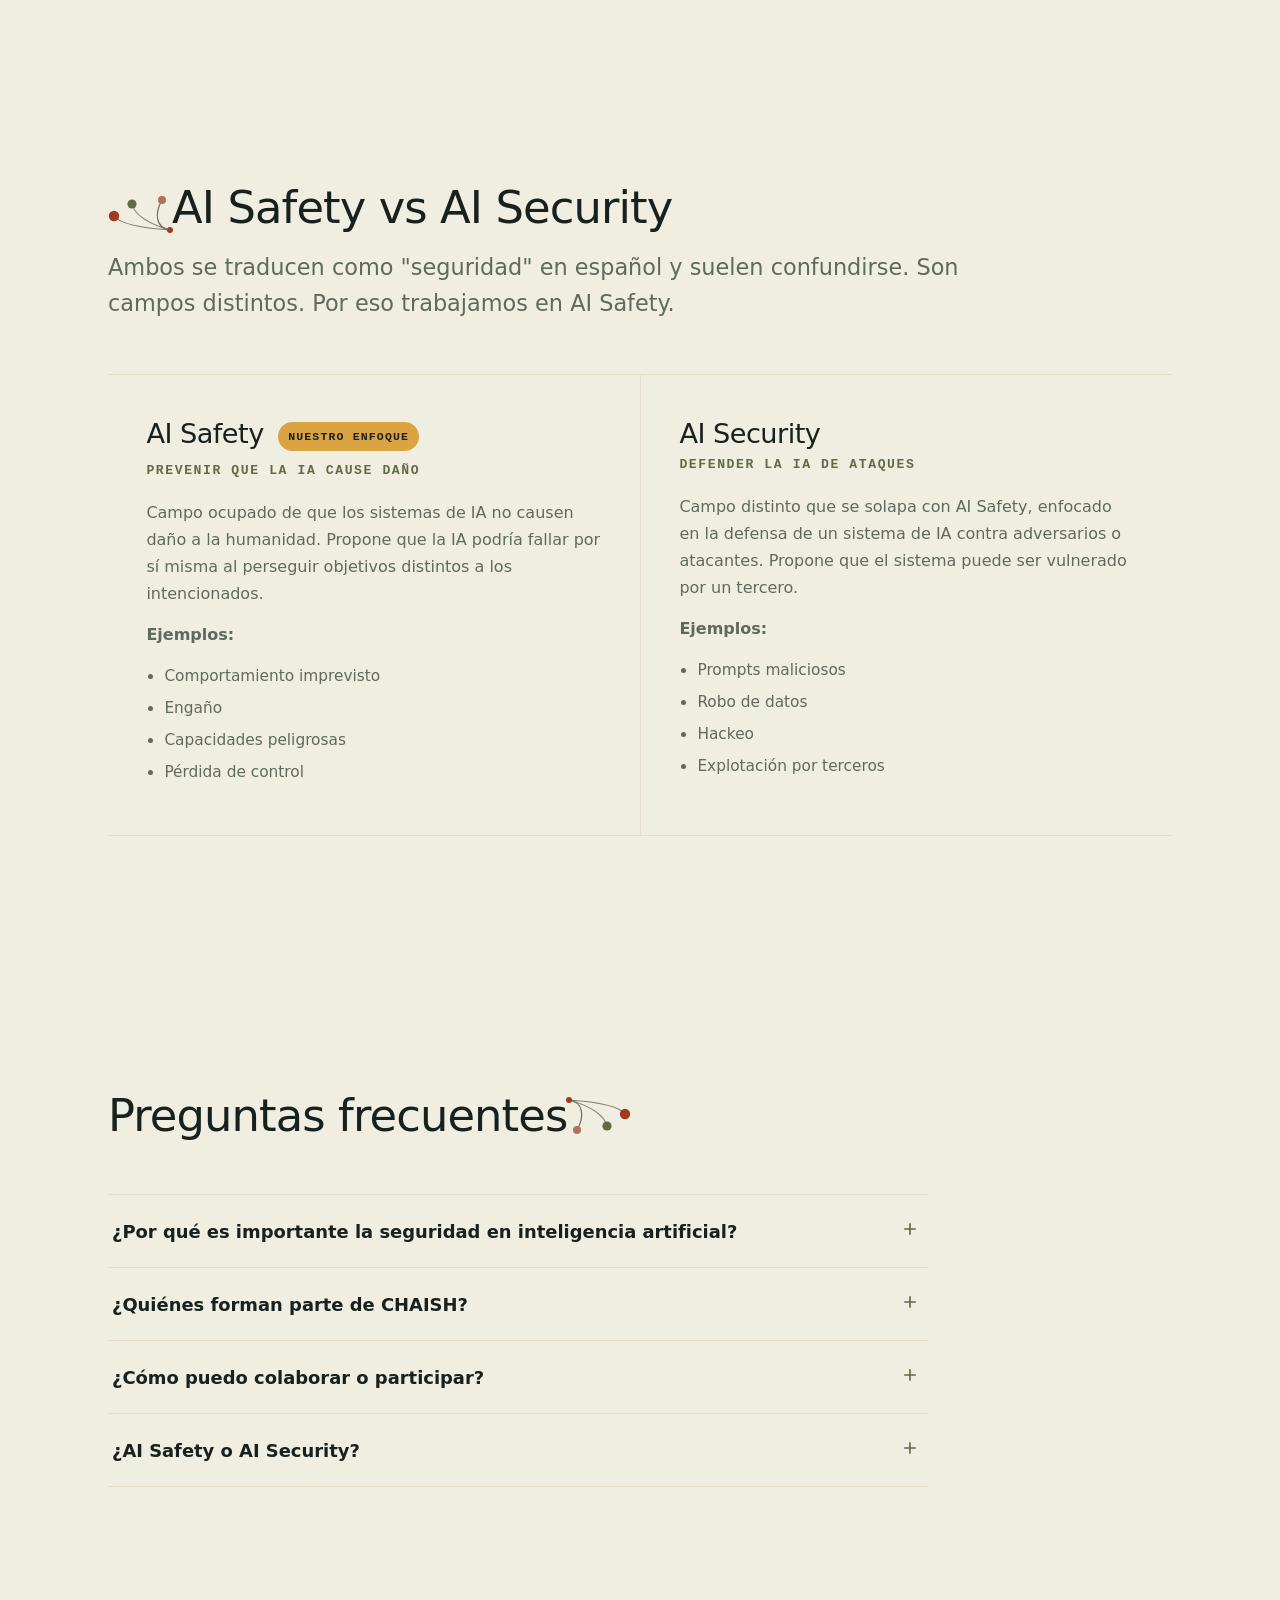
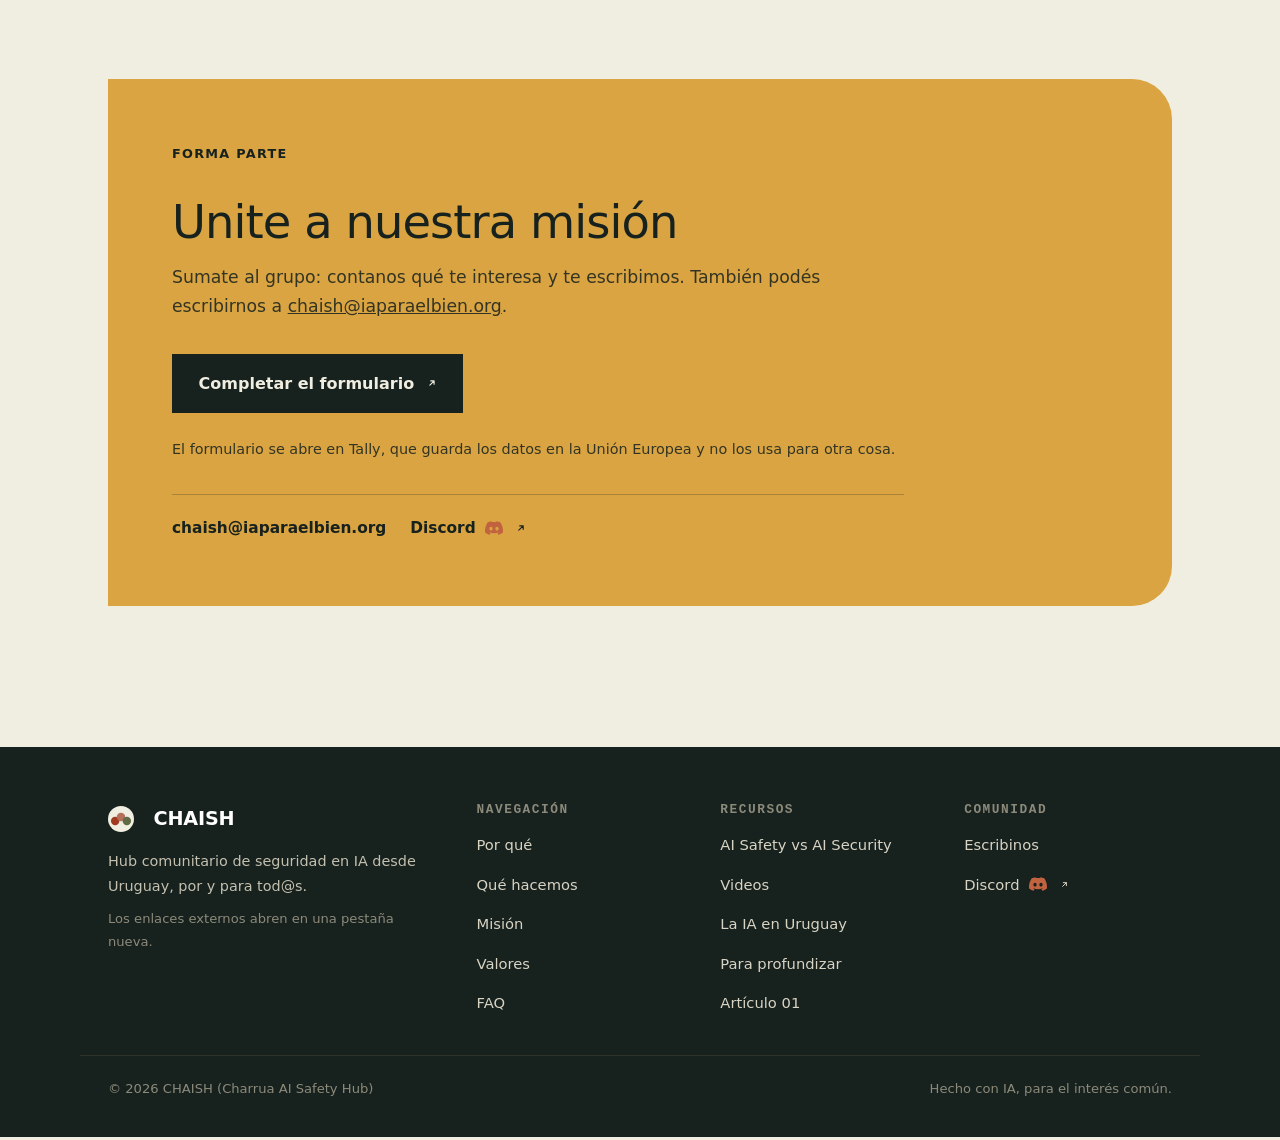
==== commit 8a2fdb0f: "feat(marca): banda de marca con el codigo CH·AI·S·H por letra tomada Cada una de las seis letras que" ====
--- a/chaish/index.html
+++ b/chaish/index.html
@@ -81,8 +81,8 @@
   <!-- BANDA DE MARCA -->
   <section class="statement statement-brand" id="quienes-somos">
     <div class="wrap">
-      <h2 class="kicker"><span lang="es">Quiénes somos · Montevideo, Uruguay</span><span lang="en">Who we are · Montevideo, Uruguay</span></h2>
-      <p class="statement-words"><span class="d1">Charrua</span> <span class="d2">AI Safety Hub</span> <span class="d3">(CHAISH)</span></p>
+      <h2 class="kicker">Montevideo, Uruguay</h2>
+      <p class="statement-words"><span class="w"><span class="c1">Ch</span>arrua</span> <span class="w"><span class="c2">AI</span></span> <span class="w"><span class="c3">S</span>afety <span class="c3">H</span>ub</span> <span class="w w--acro">(<span class="c1">CH</span><span class="c2">AI</span><span class="c3">SH</span>)</span></p>
     </div>
   </section>
 
--- a/chaish/style.css
+++ b/chaish/style.css
@@ -317,7 +317,7 @@
   .statement-words{display:flex;flex-wrap:wrap;justify-content:center;gap:.12em .45em;margin:0;font-family:"Anton",var(--font);font-weight:400;text-transform:uppercase;font-size:clamp(2rem,6.2vw,4.6rem);line-height:1;letter-spacing:.01em}
   /* Banda de marca: misma familia que la de pilares, tipografia menor */
   .statement-brand{padding:clamp(40px,5vw,64px) 0}
-  .statement-brand .statement-words{font-size:clamp(1.5rem,3.4vw,2.6rem);letter-spacing:.02em}
+  .statement-brand .statement-words{font-size:clamp(1.5rem,3.4vw,2.6rem);letter-spacing:.02em;color:var(--arena)}
   /* Marca boleadoras tricolor (museo): el logo lleva un disco detras del mark; el marcador de lista va desnudo */
   .brand-boleadoras{width:26px;height:26px;flex:0 0 auto;display:block;overflow:visible}
   .brand-boleadoras .disc{fill:var(--marca-disco)}
@@ -339,10 +339,23 @@
   .hero-foot.breadcrumb .sep{color:var(--muted);font-weight:400}
   /* 90/10: el oliva sostiene la UI; el jaspe marca UN momento narrativo (banda de marca) */
   .statement-brand{background:var(--ink)}
-  /* Patron de las boleadoras sobre ink: tres palabras, tres piedras (tonos oscuros) */
-  .statement-words .d1{color:var(--marca-1d)}
-  .statement-words .d2{color:var(--marca-2d)}
-  .statement-words .d3{color:var(--marca-3d)}
+  /* Pilares: tres palabras, tres piedras (tonos oscuros). Estas clases son de #pilares:
+     la banda de marca colorea por letra tomada y no las usa. */
+  #pilares .statement-words .d1{color:var(--marca-1d)}
+  #pilares .statement-words .d2{color:var(--marca-2d)}
+  #pilares .statement-words .d3{color:var(--marca-3d)}
+  /* Banda de marca: seis letras toman el color de la piedra de la que salen (CH·AI·S·H),
+     el resto va en arena, y el acronimo repite el codigo. Los grupos no se parten. */
+  .statement-brand .kicker{opacity:1;color:var(--arena)}
+  .statement-words .w{white-space:nowrap}
+  .statement-words .c1{color:var(--marca-1d)}
+  .statement-words .c2{color:var(--marca-2)}
+  .statement-words .c3{color:var(--marca-3d)}
+  /* Mobile: la medida del board (318 px de contenido en 390) es la que deja caer el acronimo
+     a la segunda linea, como en el diseno. No se fuerza con <br>. */
+  @media (max-width:560px){
+    .statement-brand .statement-words{max-width:318px;margin-left:auto;margin-right:auto}
+  }
 
   /* Láminas junto al texto — una por sección, entrada individual al cruzar el viewport.
      Keyframes equivalentes a animate.css `rotateInDownRight` (MIT, © Daniel Eden),
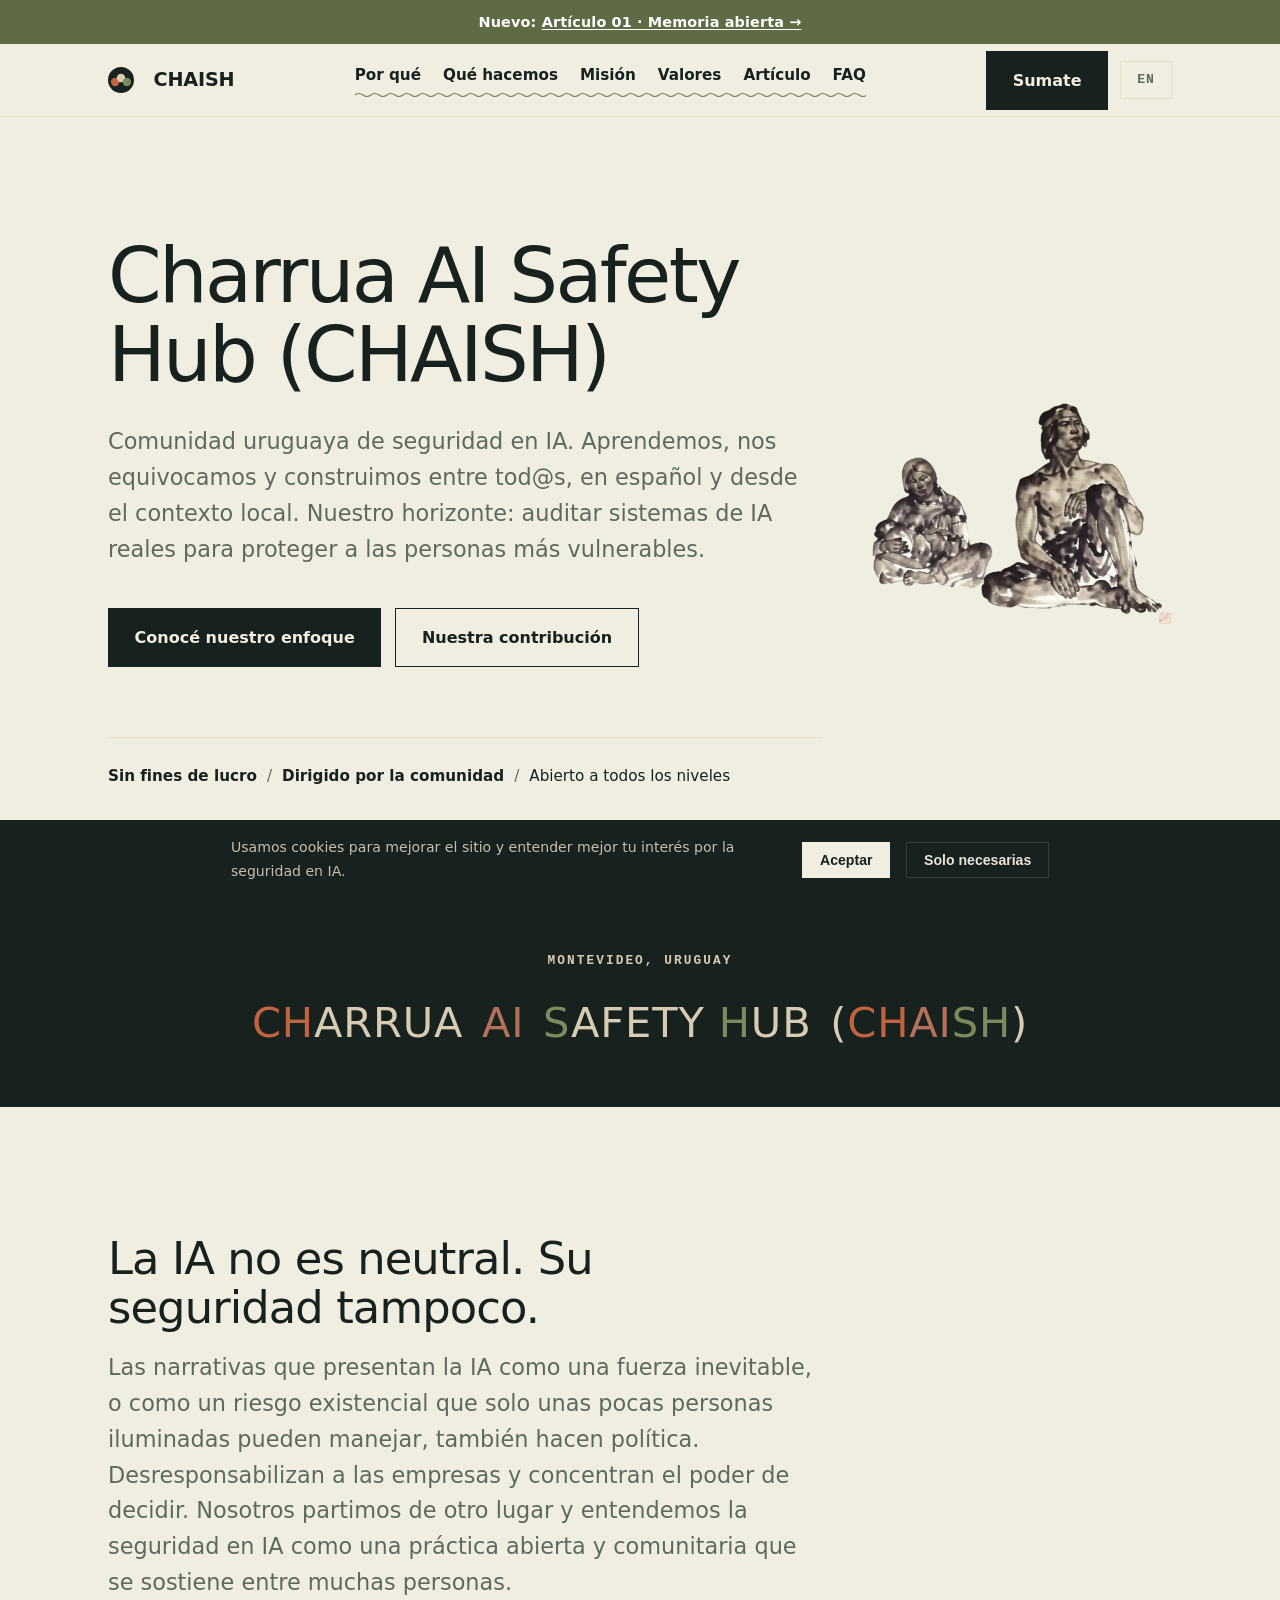
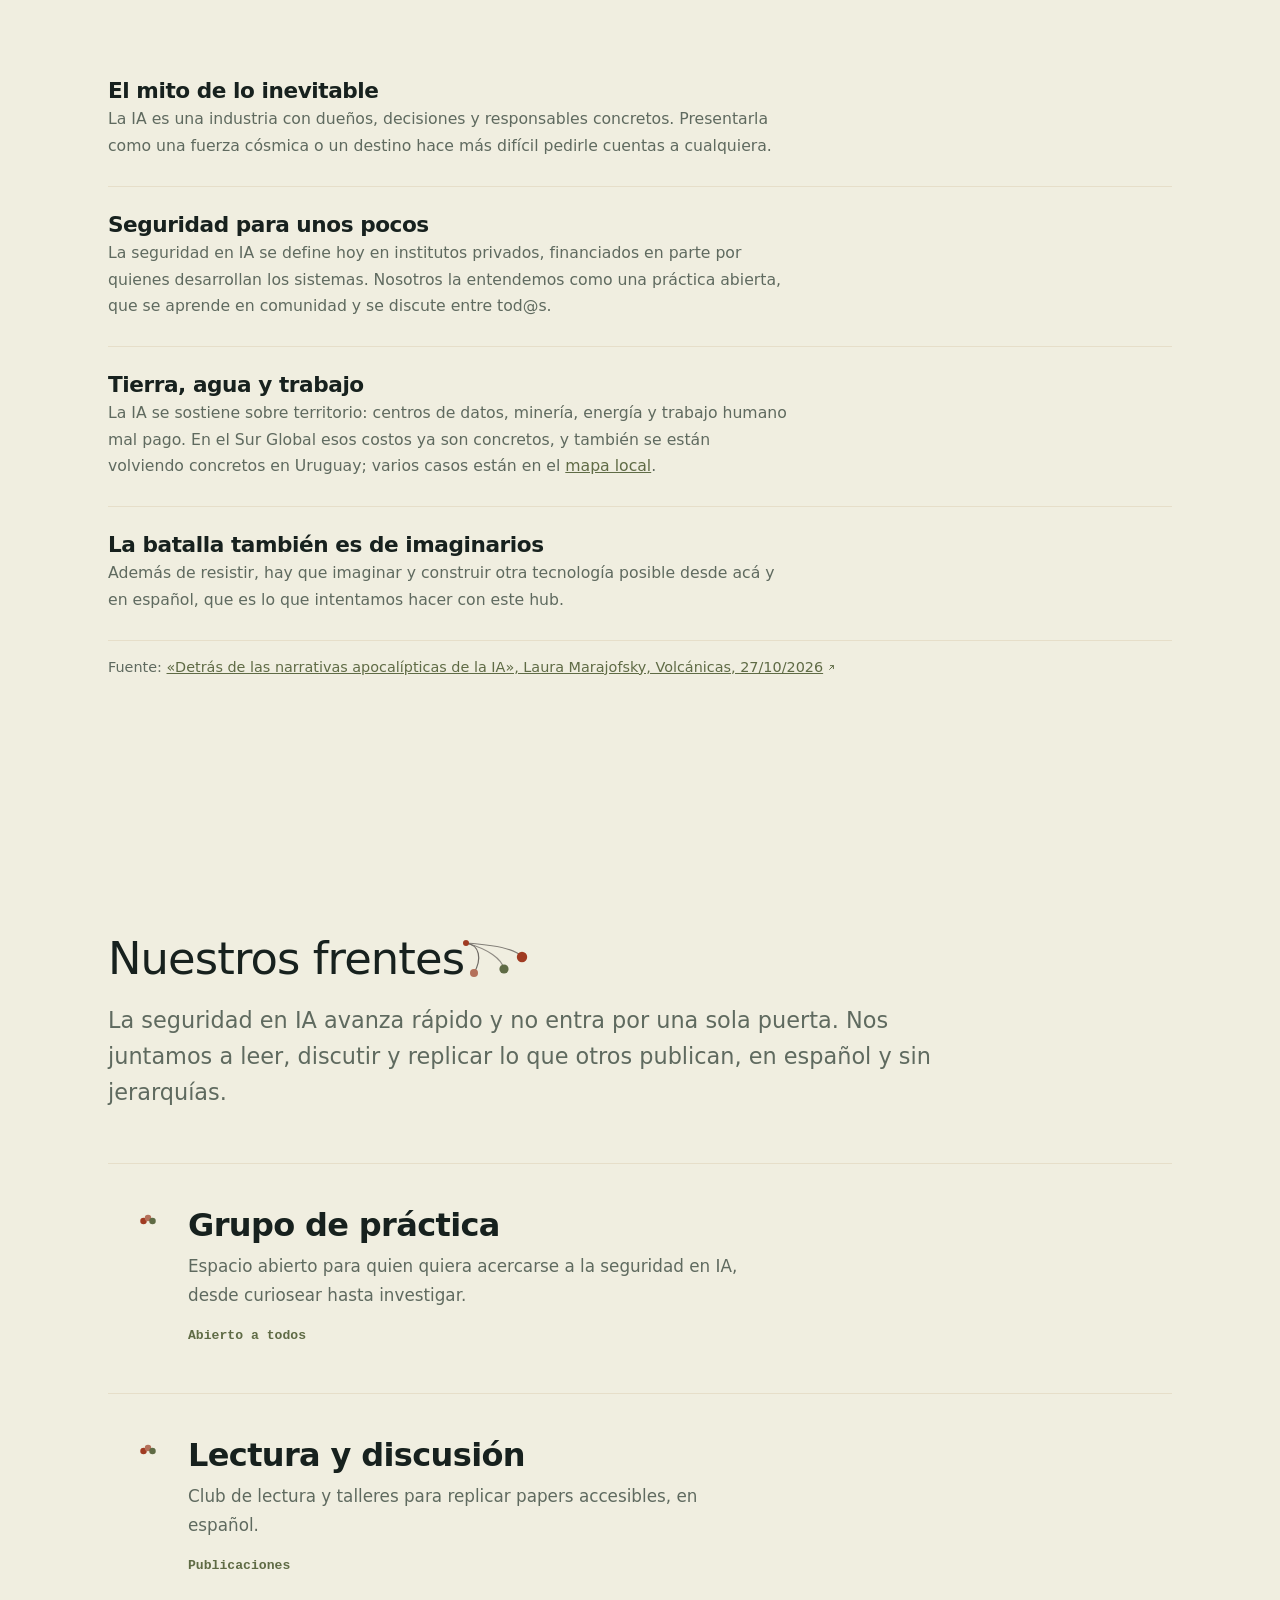
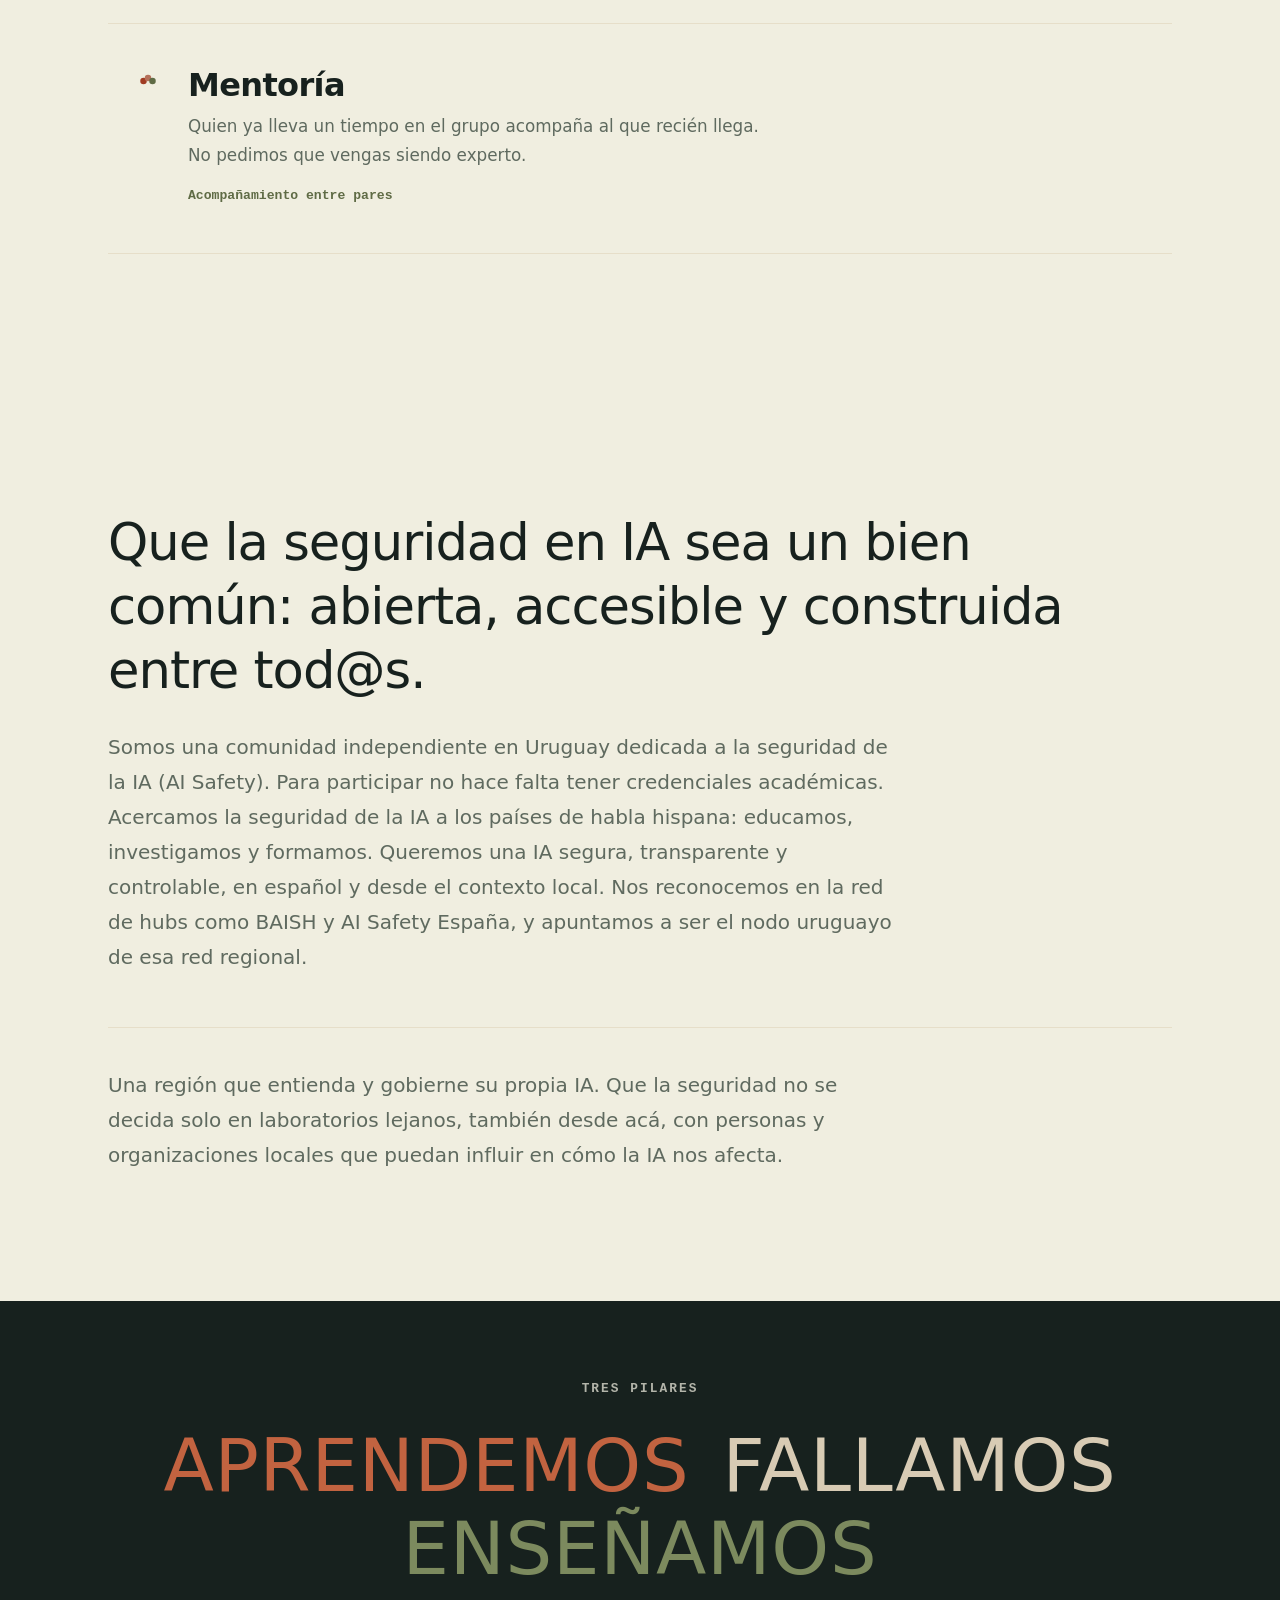
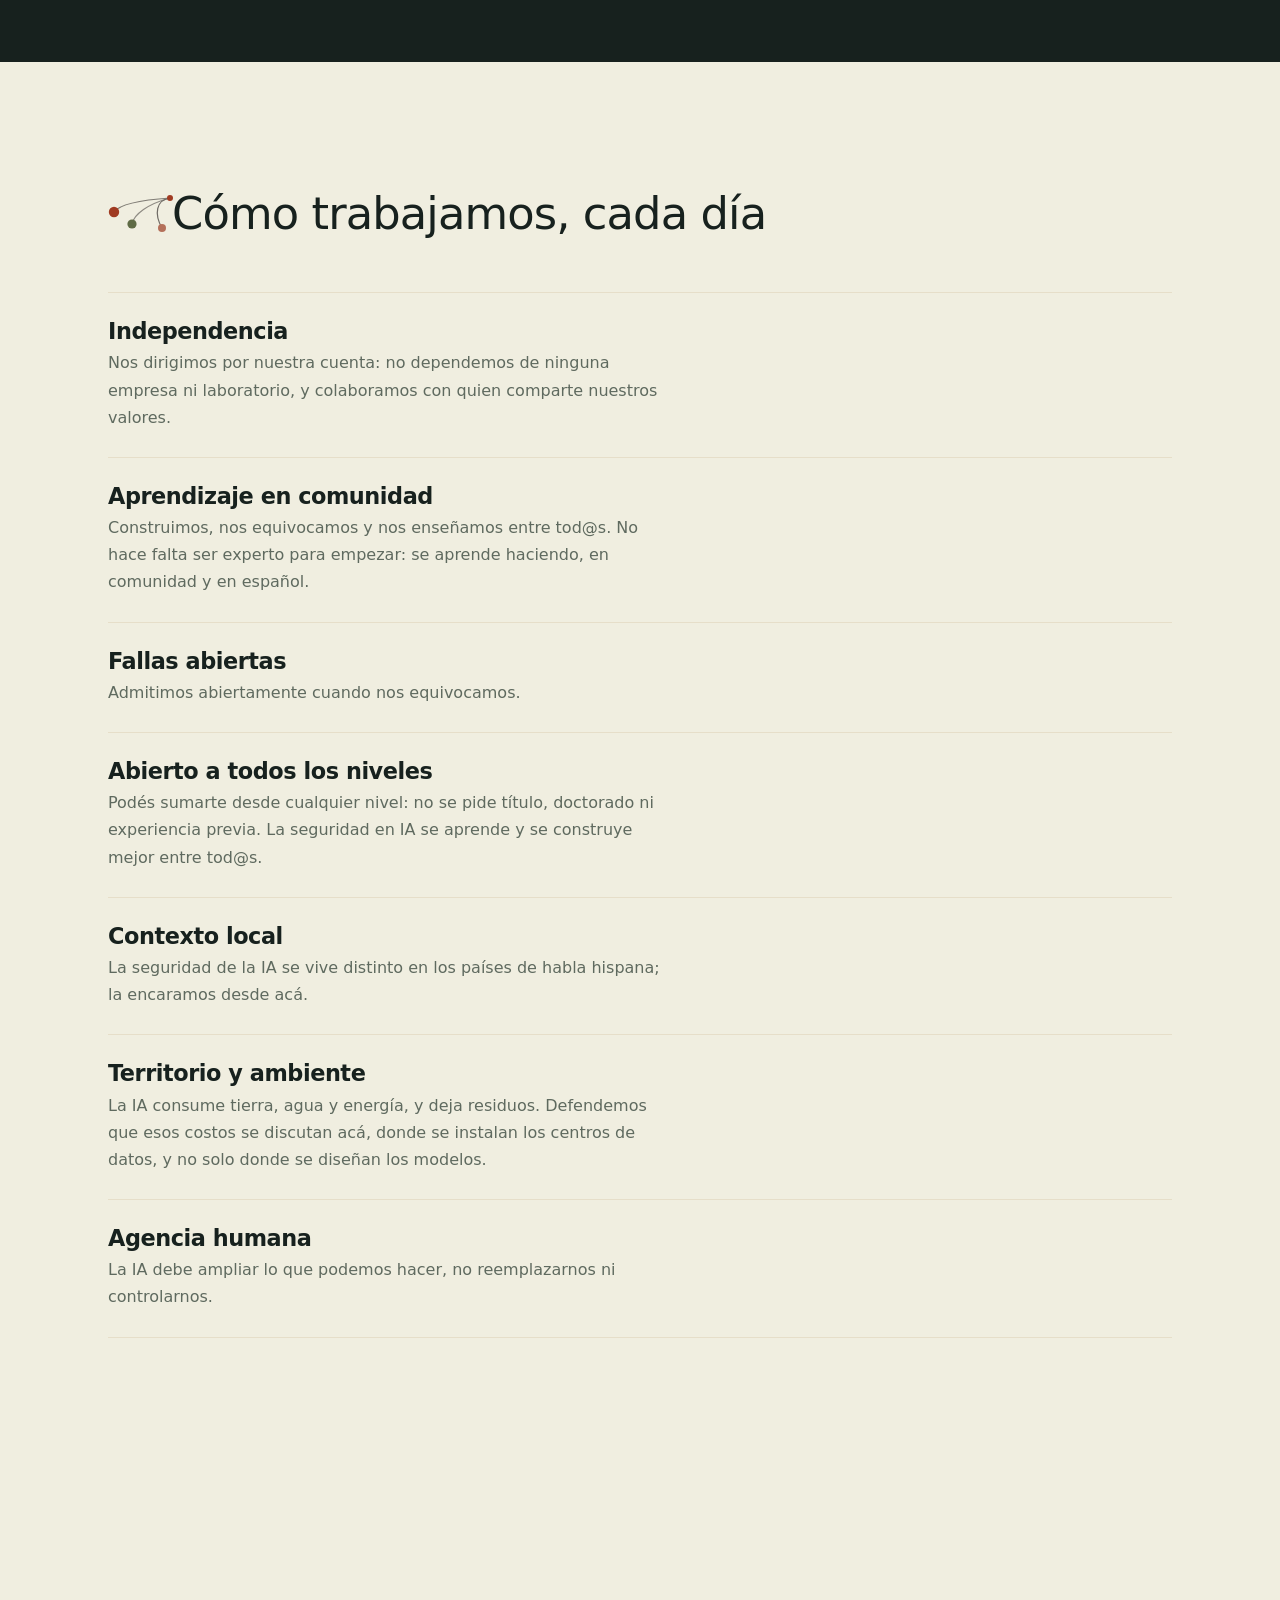
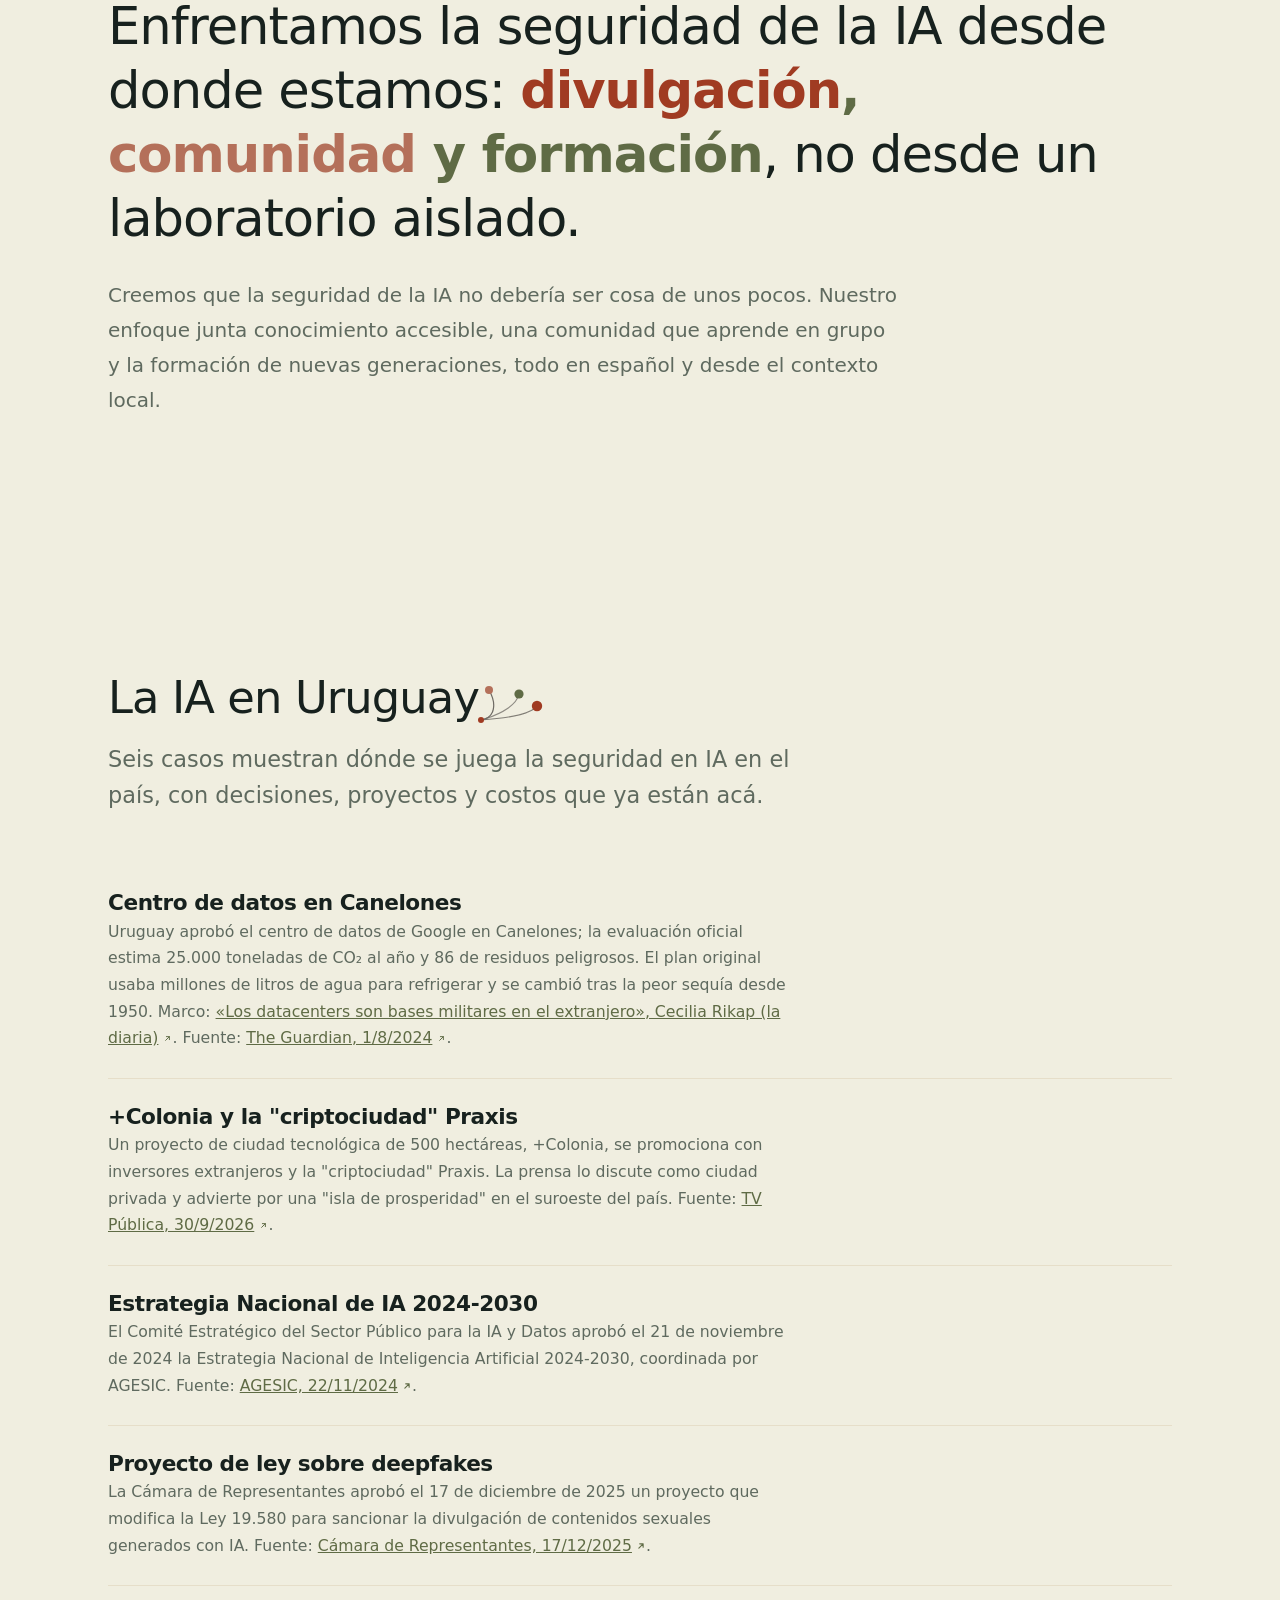
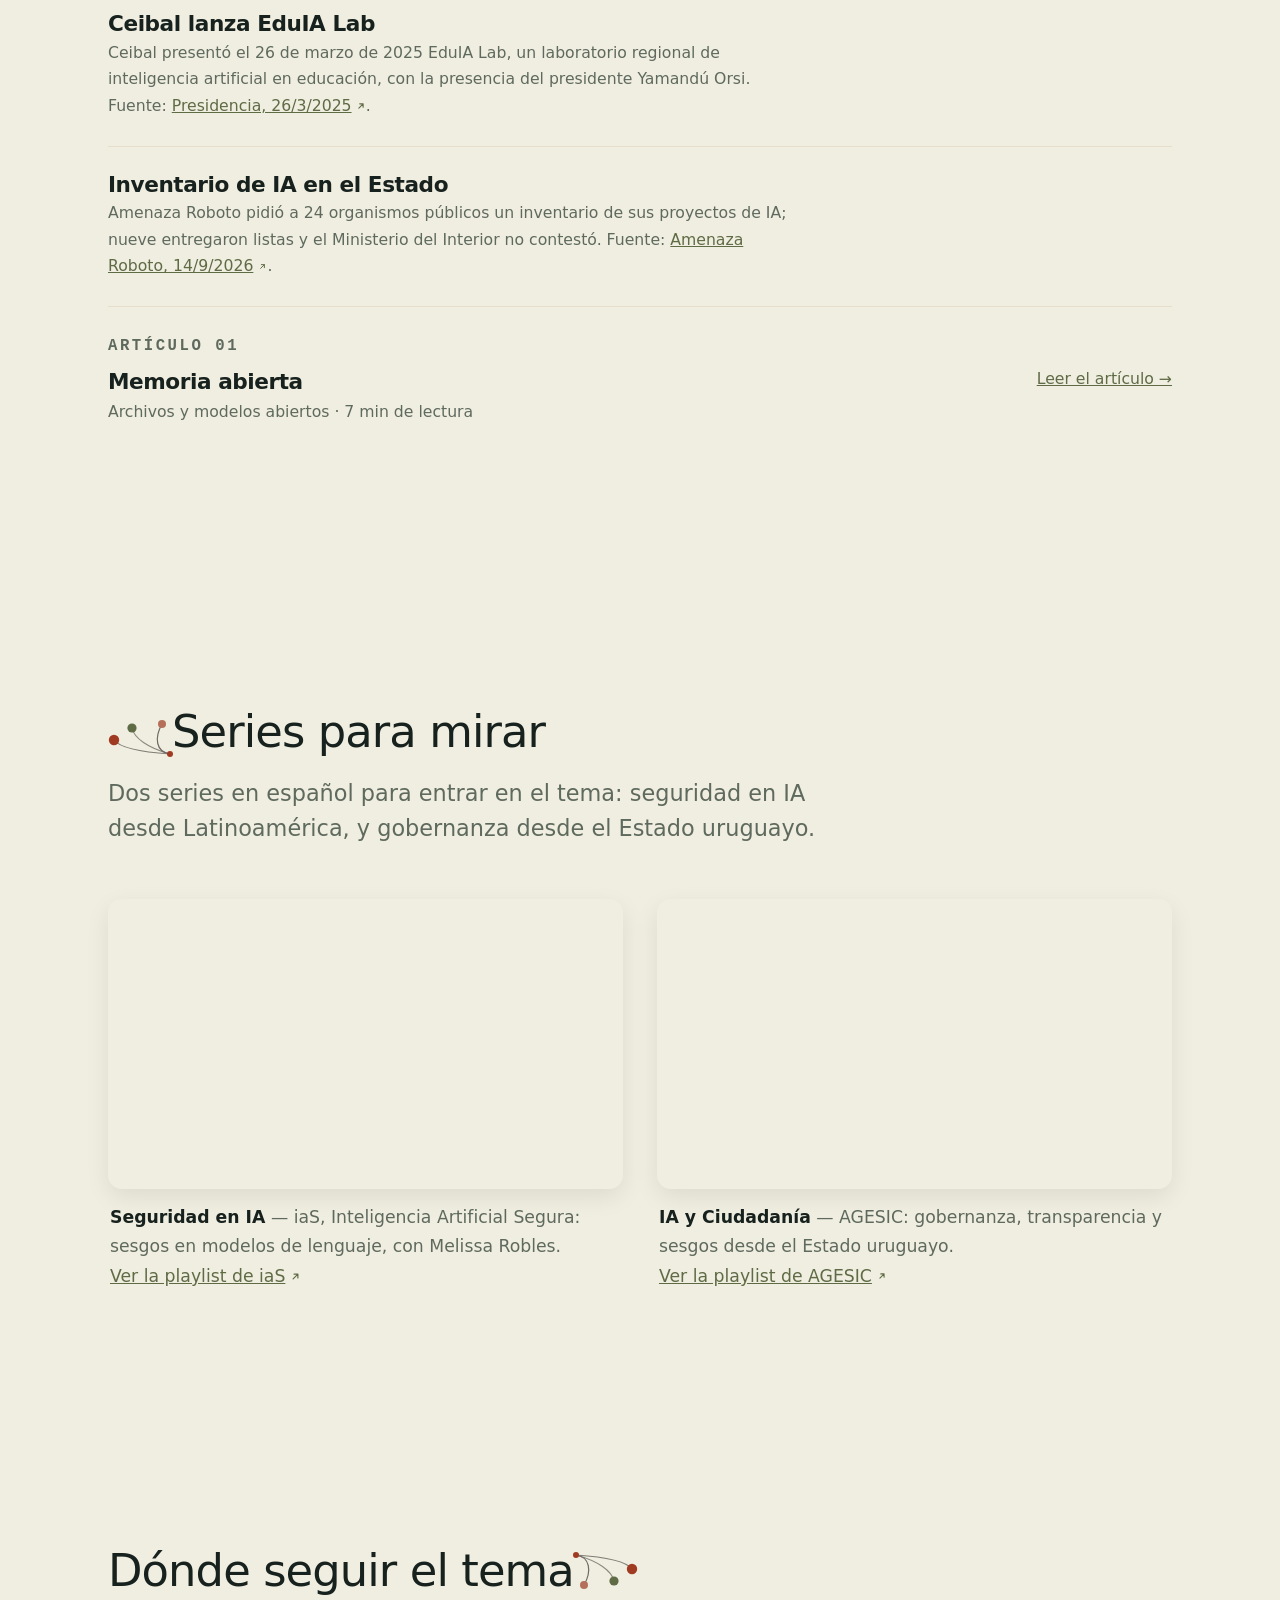
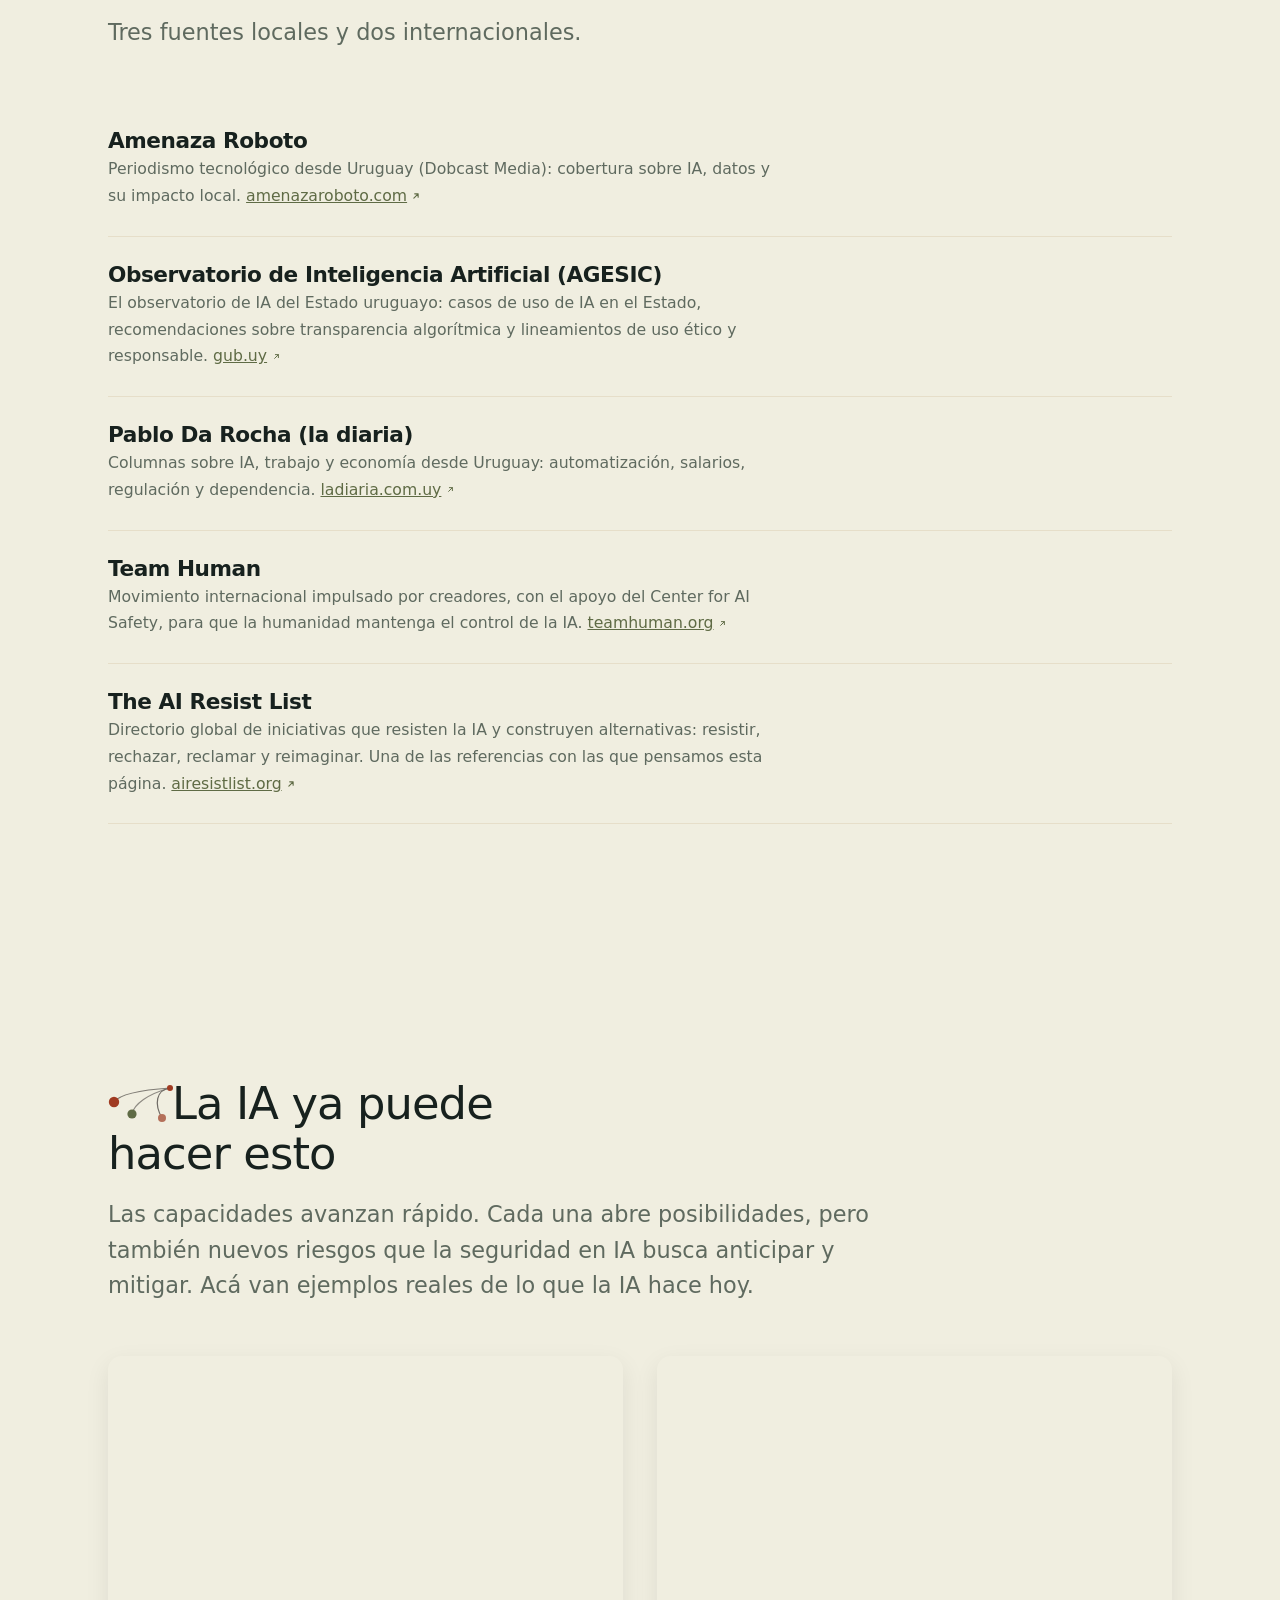
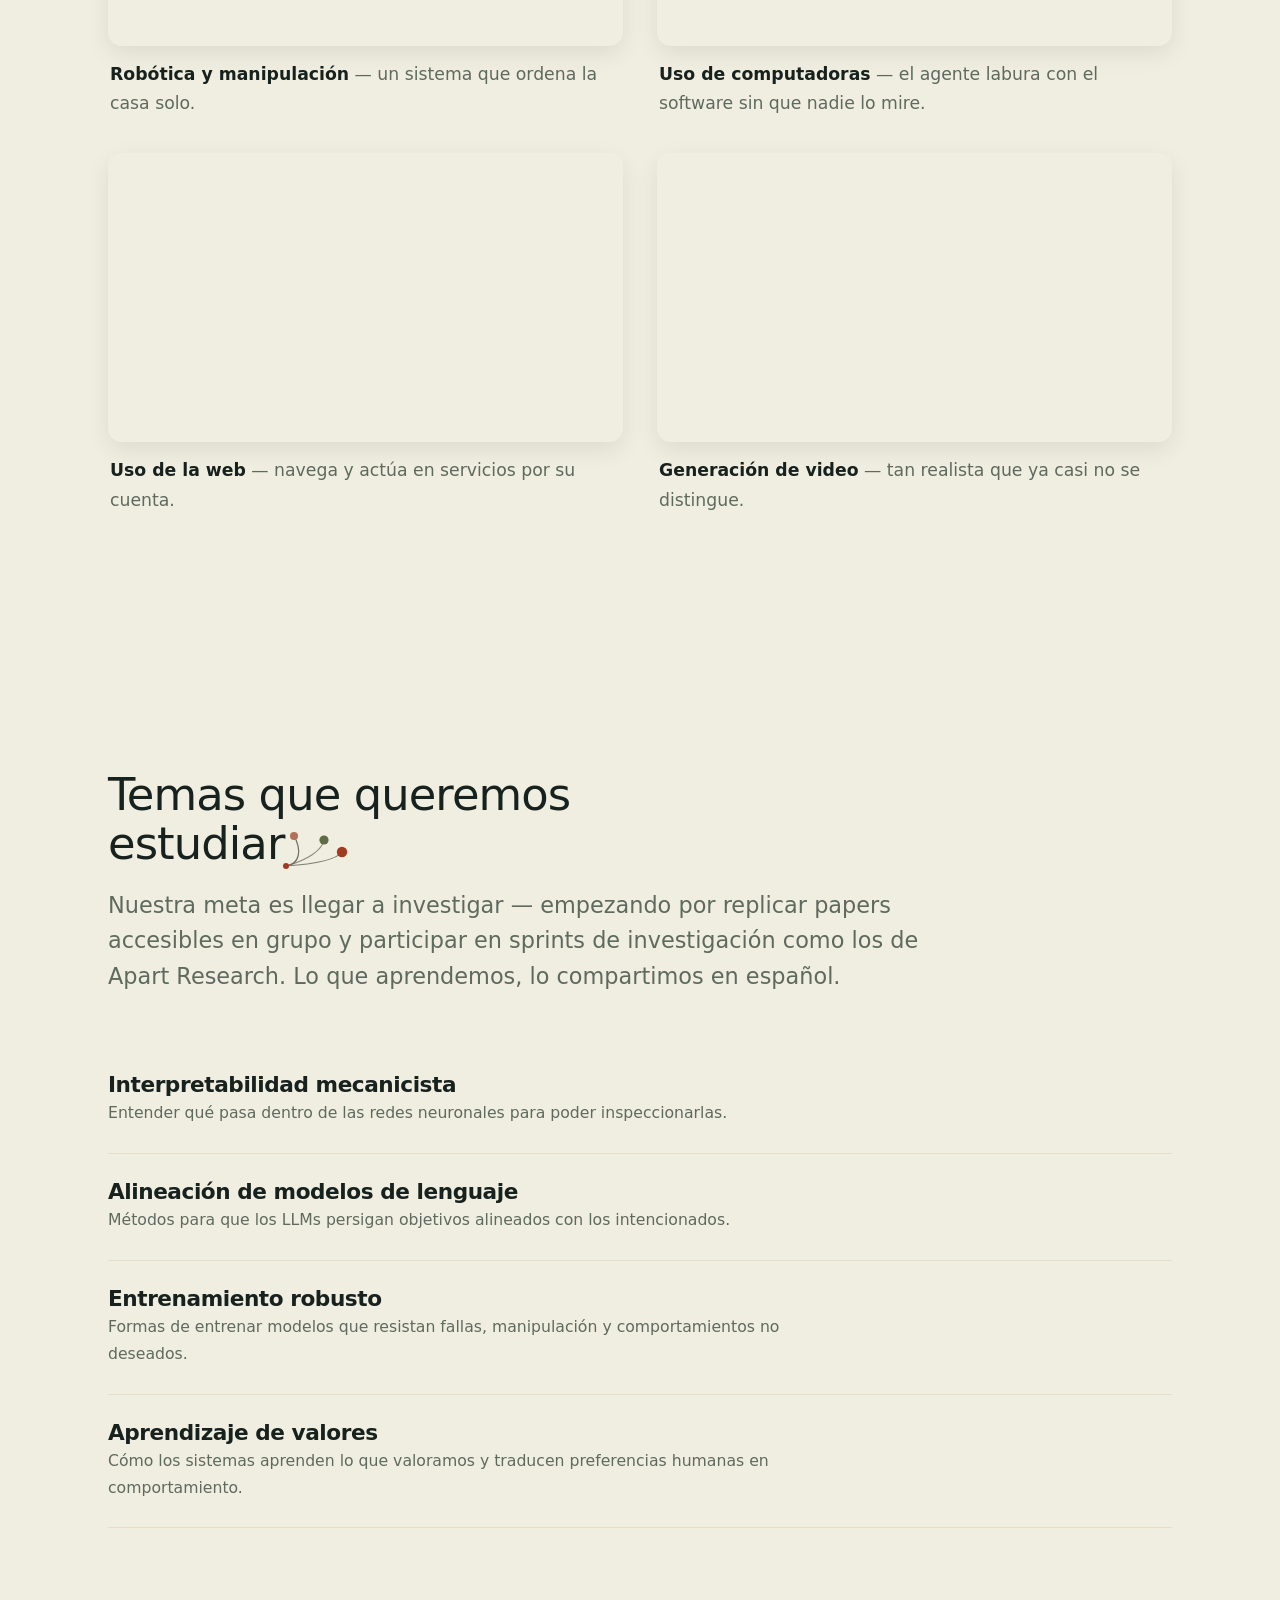
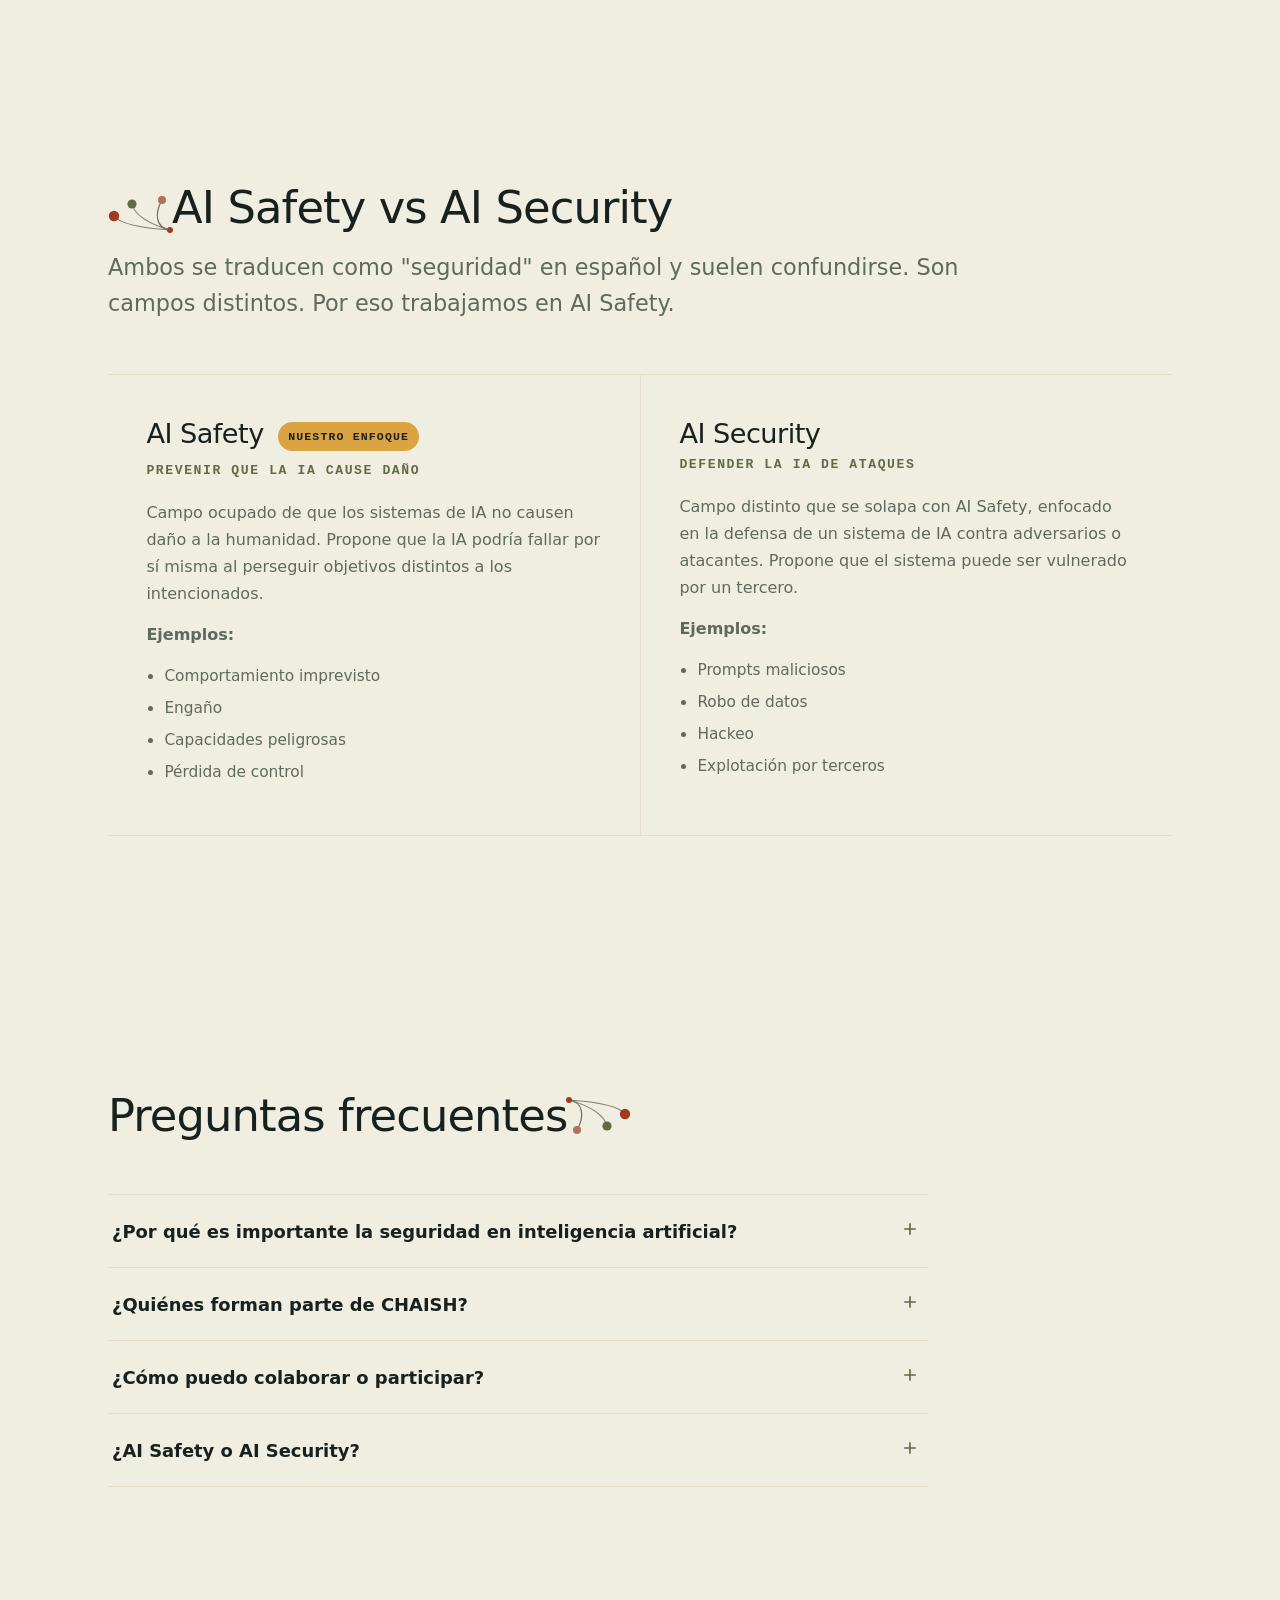
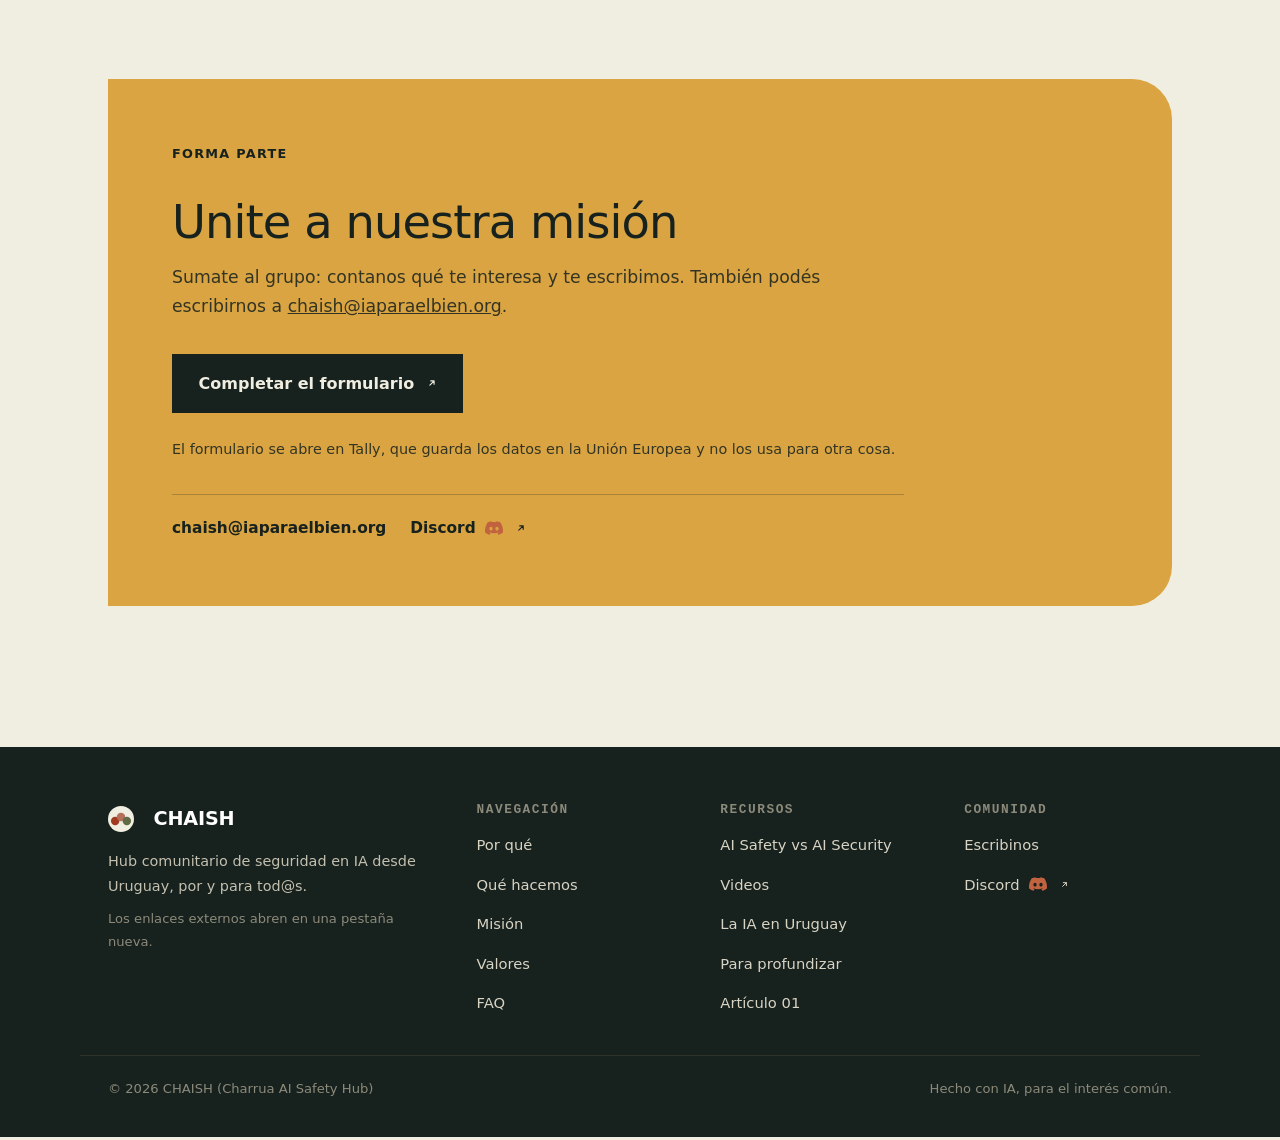
==== commit 2524d507: "refactor(copy): dejar el kicker de pilares en «Tres pilares» Sale «asi trabajamos» del kicker en ES " ====
--- a/chaish/index.html
+++ b/chaish/index.html
@@ -156,7 +156,7 @@
   <!-- STATEMENT BAND: tres pilares -->
   <section class="statement" id="pilares">
     <div class="wrap">
-      <h2 class="kicker"><span lang="es">Tres pilares · así trabajamos</span><span lang="en">Three pillars · how we work</span></h2>
+      <h2 class="kicker"><span lang="es">Tres pilares</span><span lang="en">Three pillars</span></h2>
       <p class="statement-words">
         <span lang="es" class="d1">Aprendemos</span><span lang="es" class="d2">Fallamos</span><span lang="es" class="d3">Enseñamos</span>
         <span lang="en" class="d1">We learn</span><span lang="en" class="d2">We fail</span><span lang="en" class="d3">We teach</span>
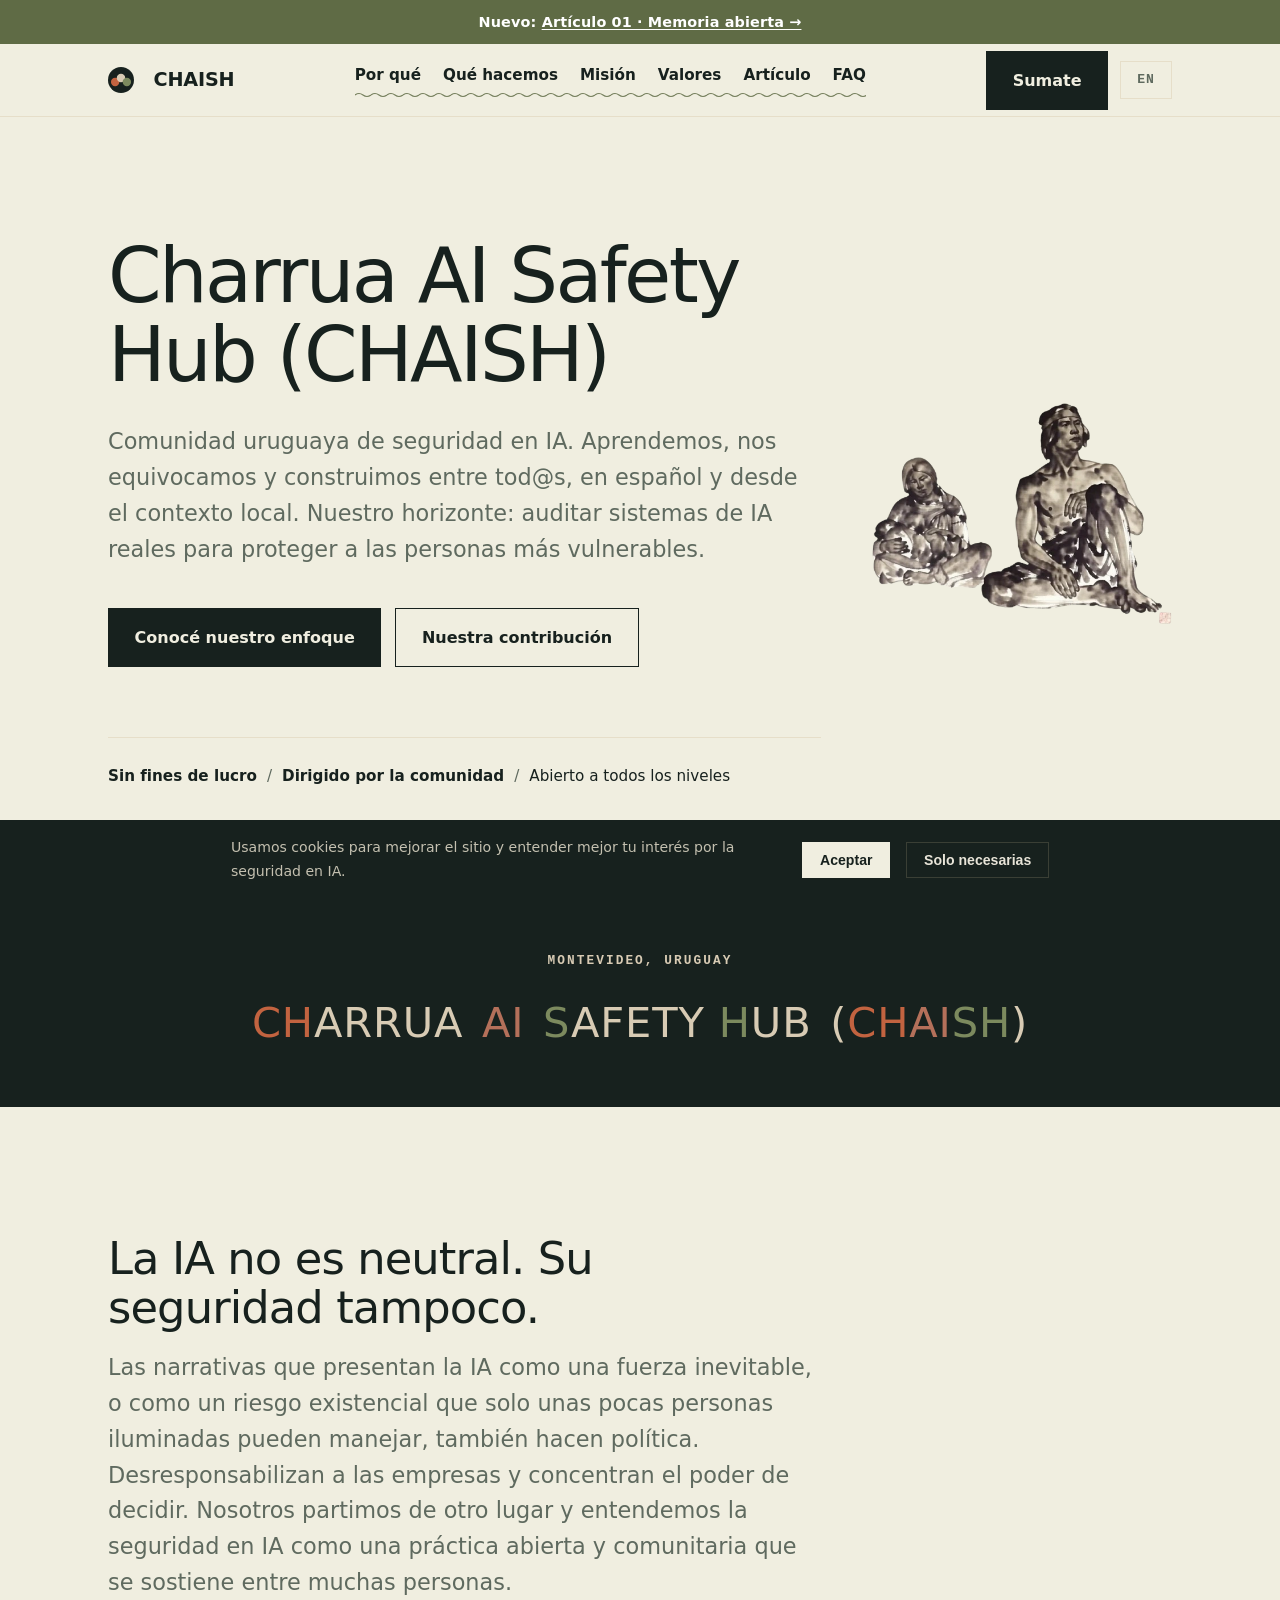
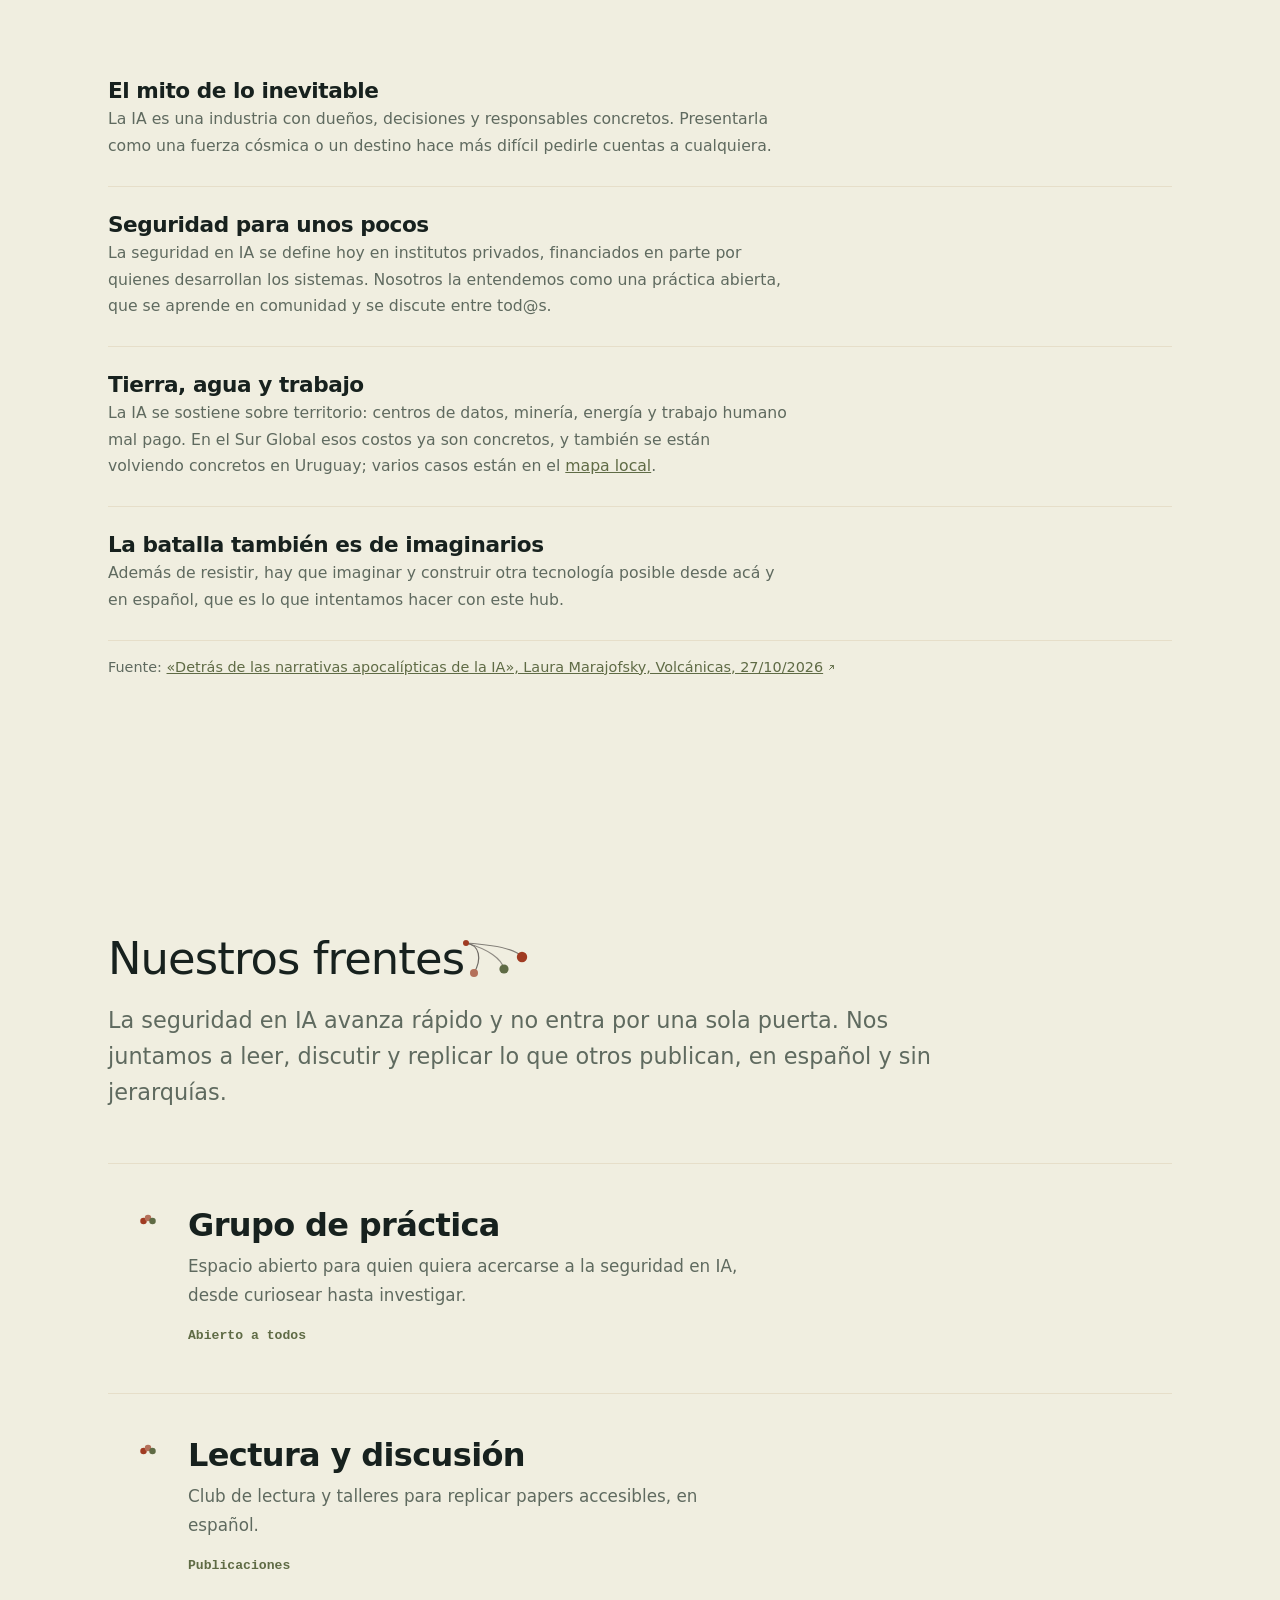
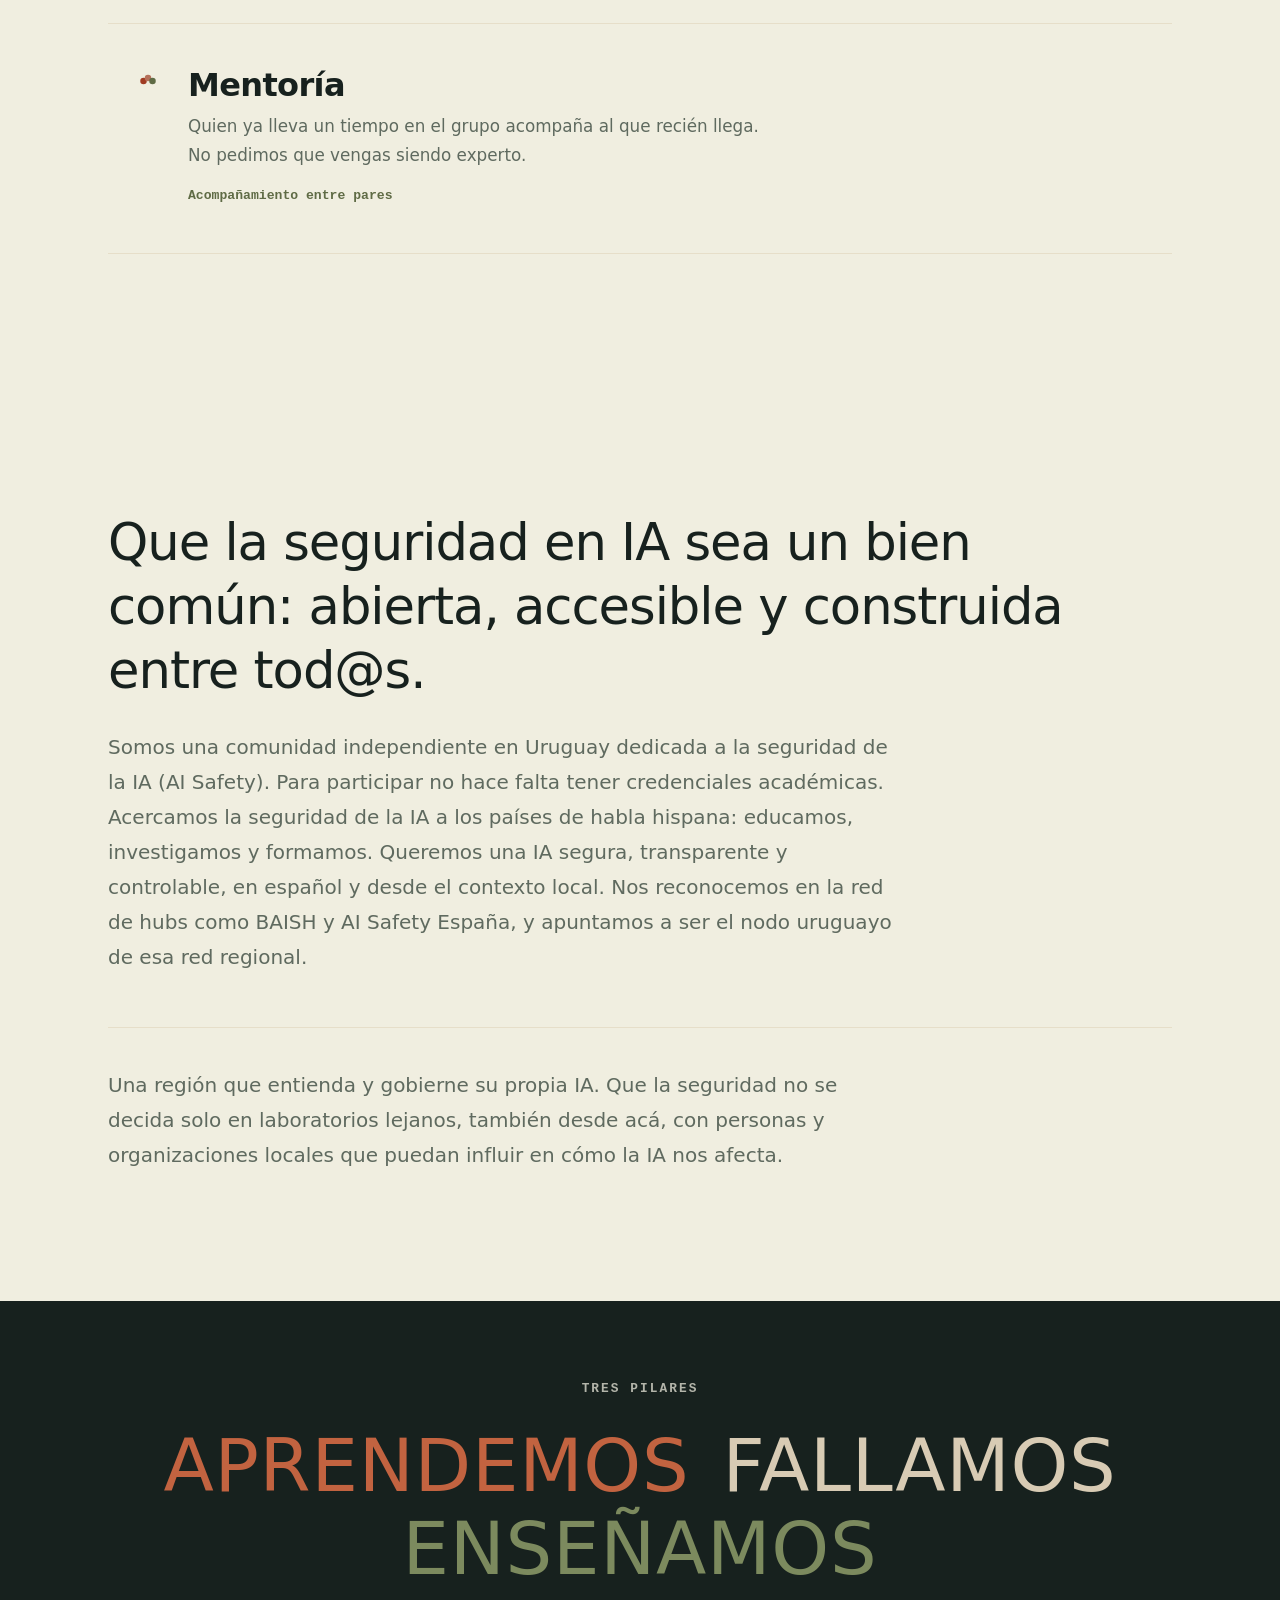
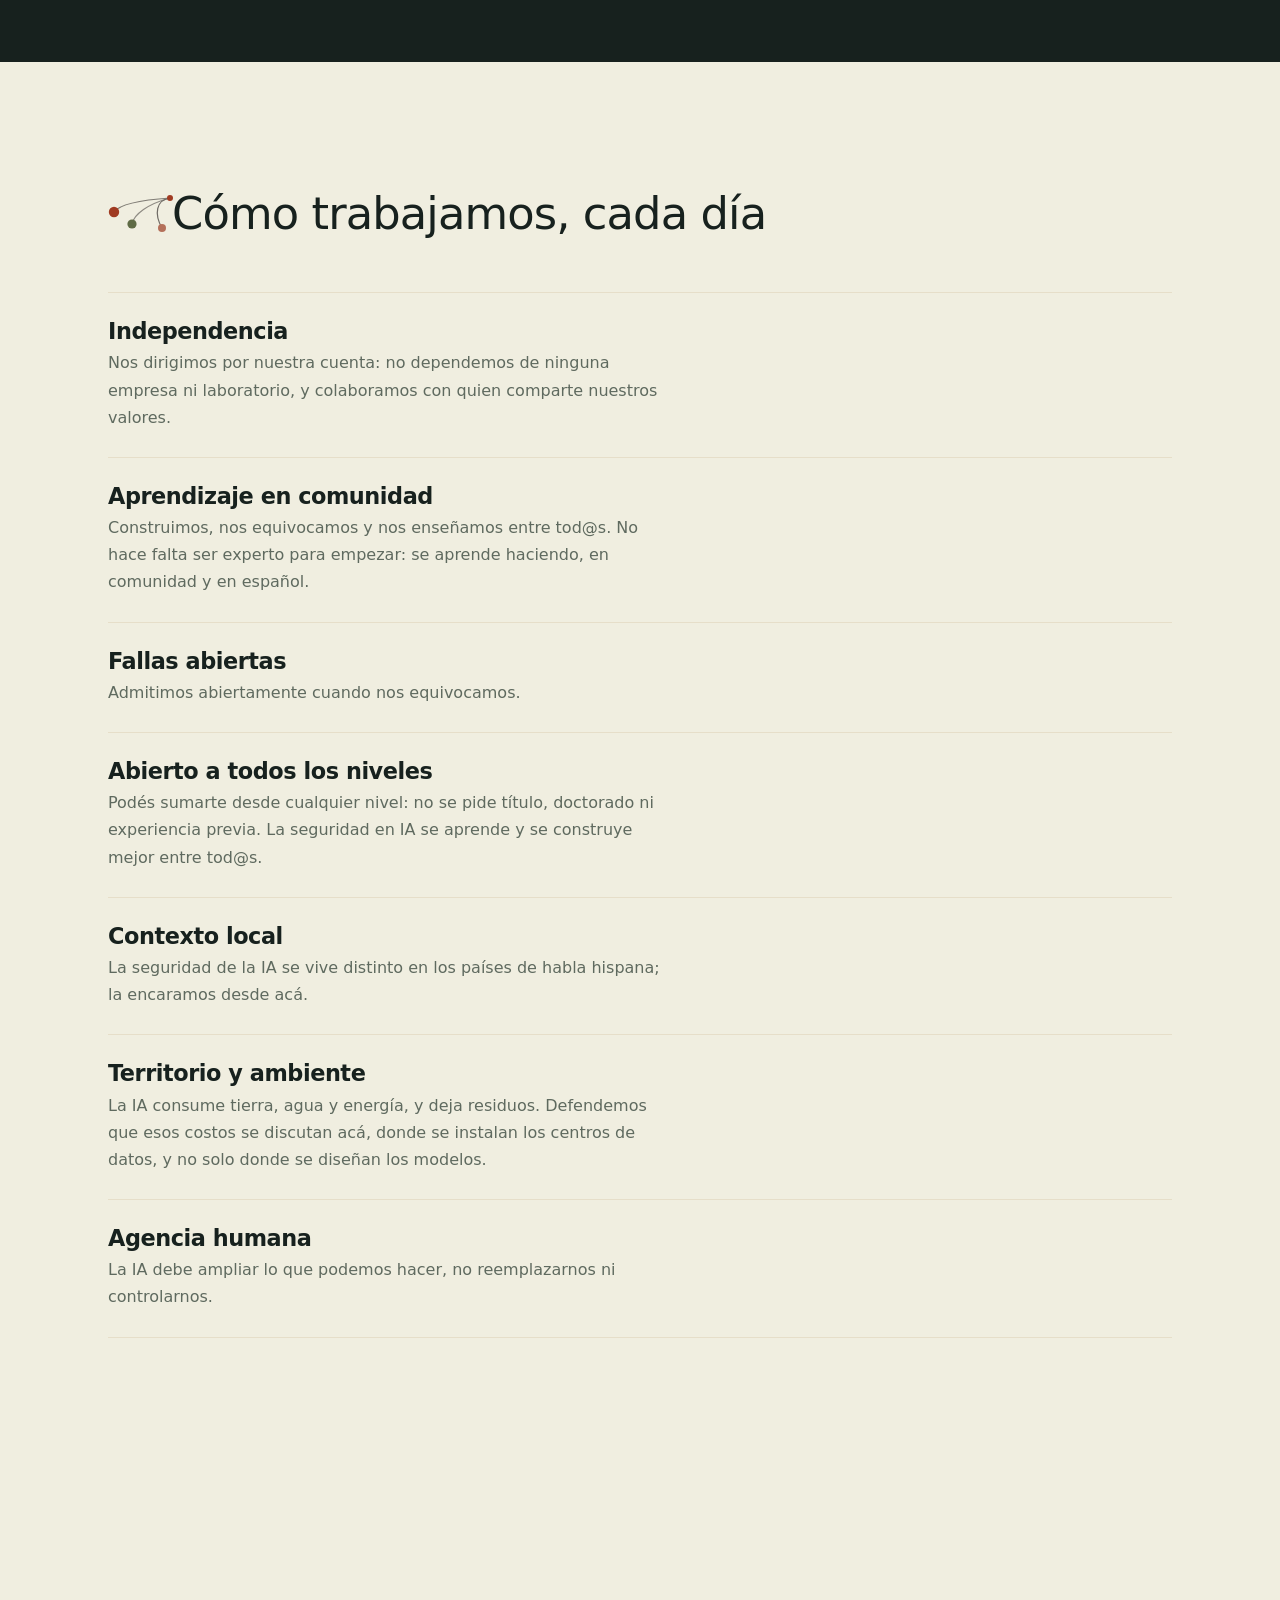
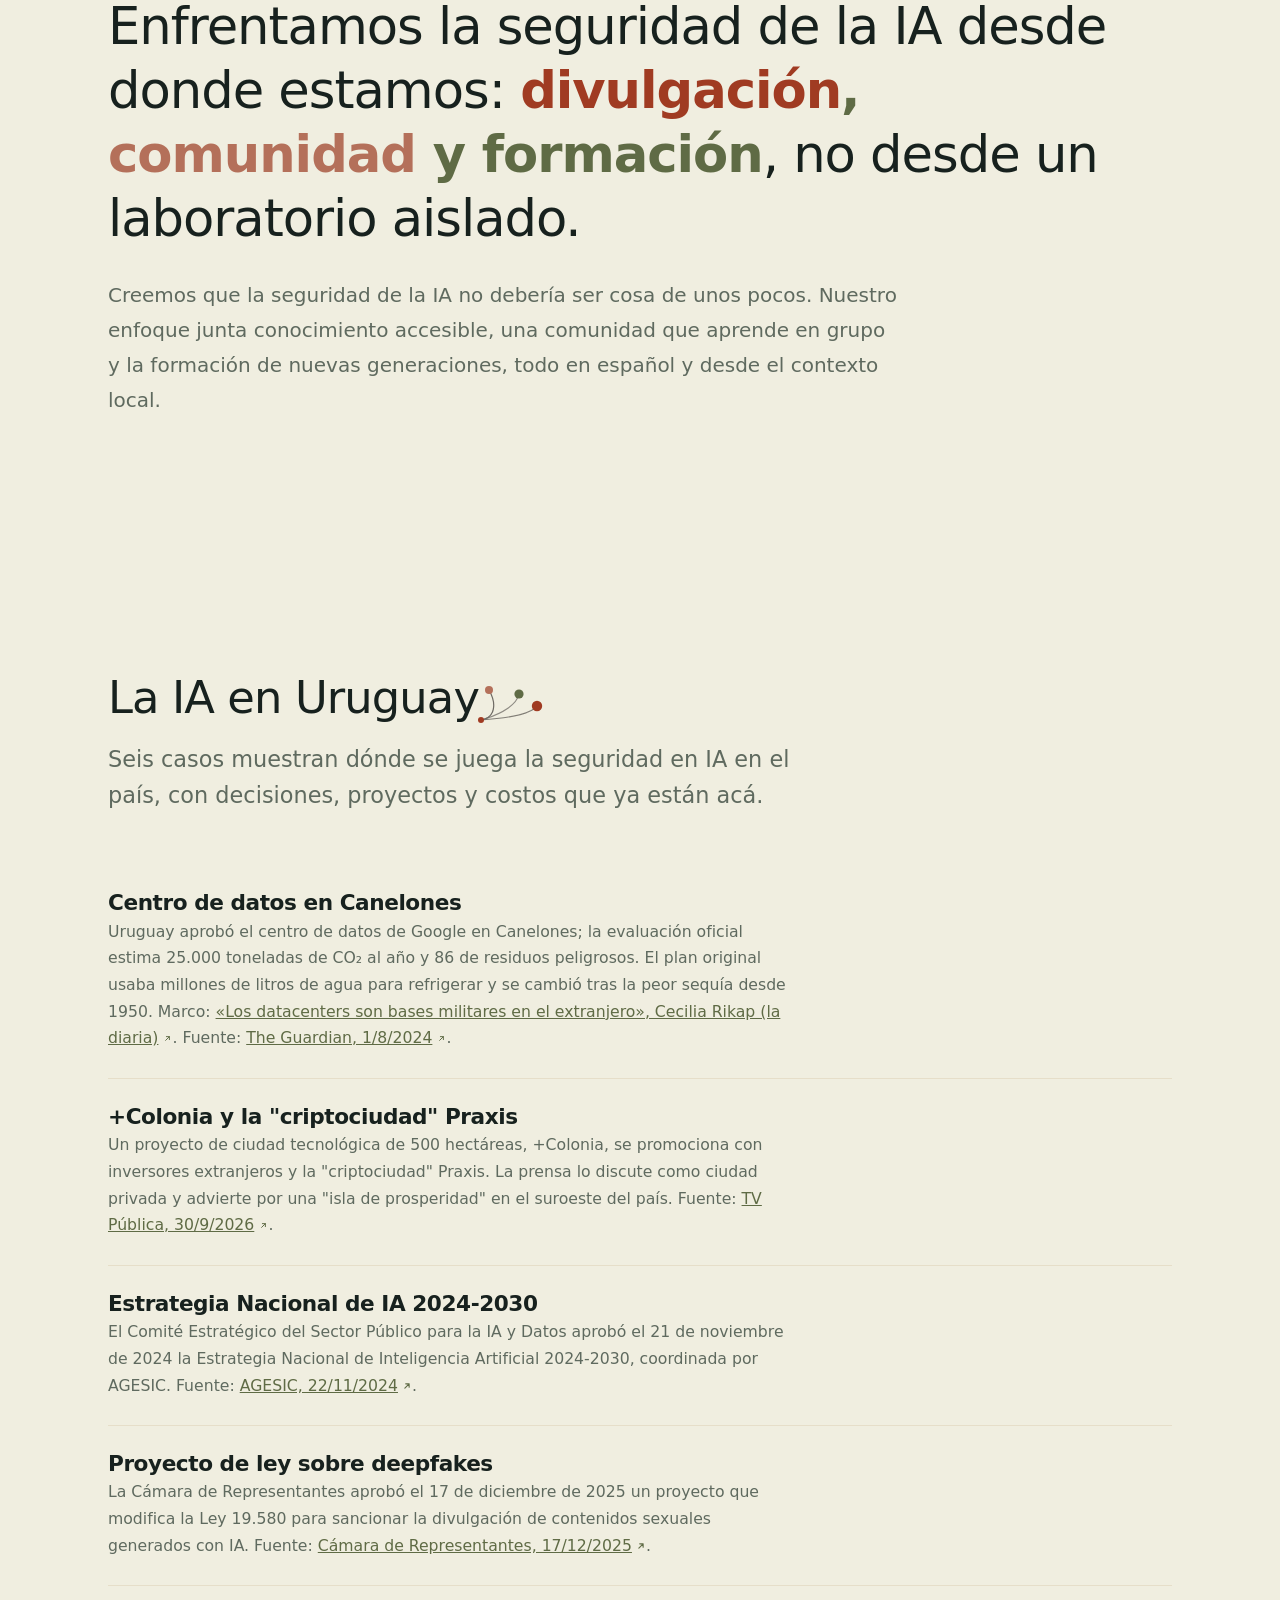
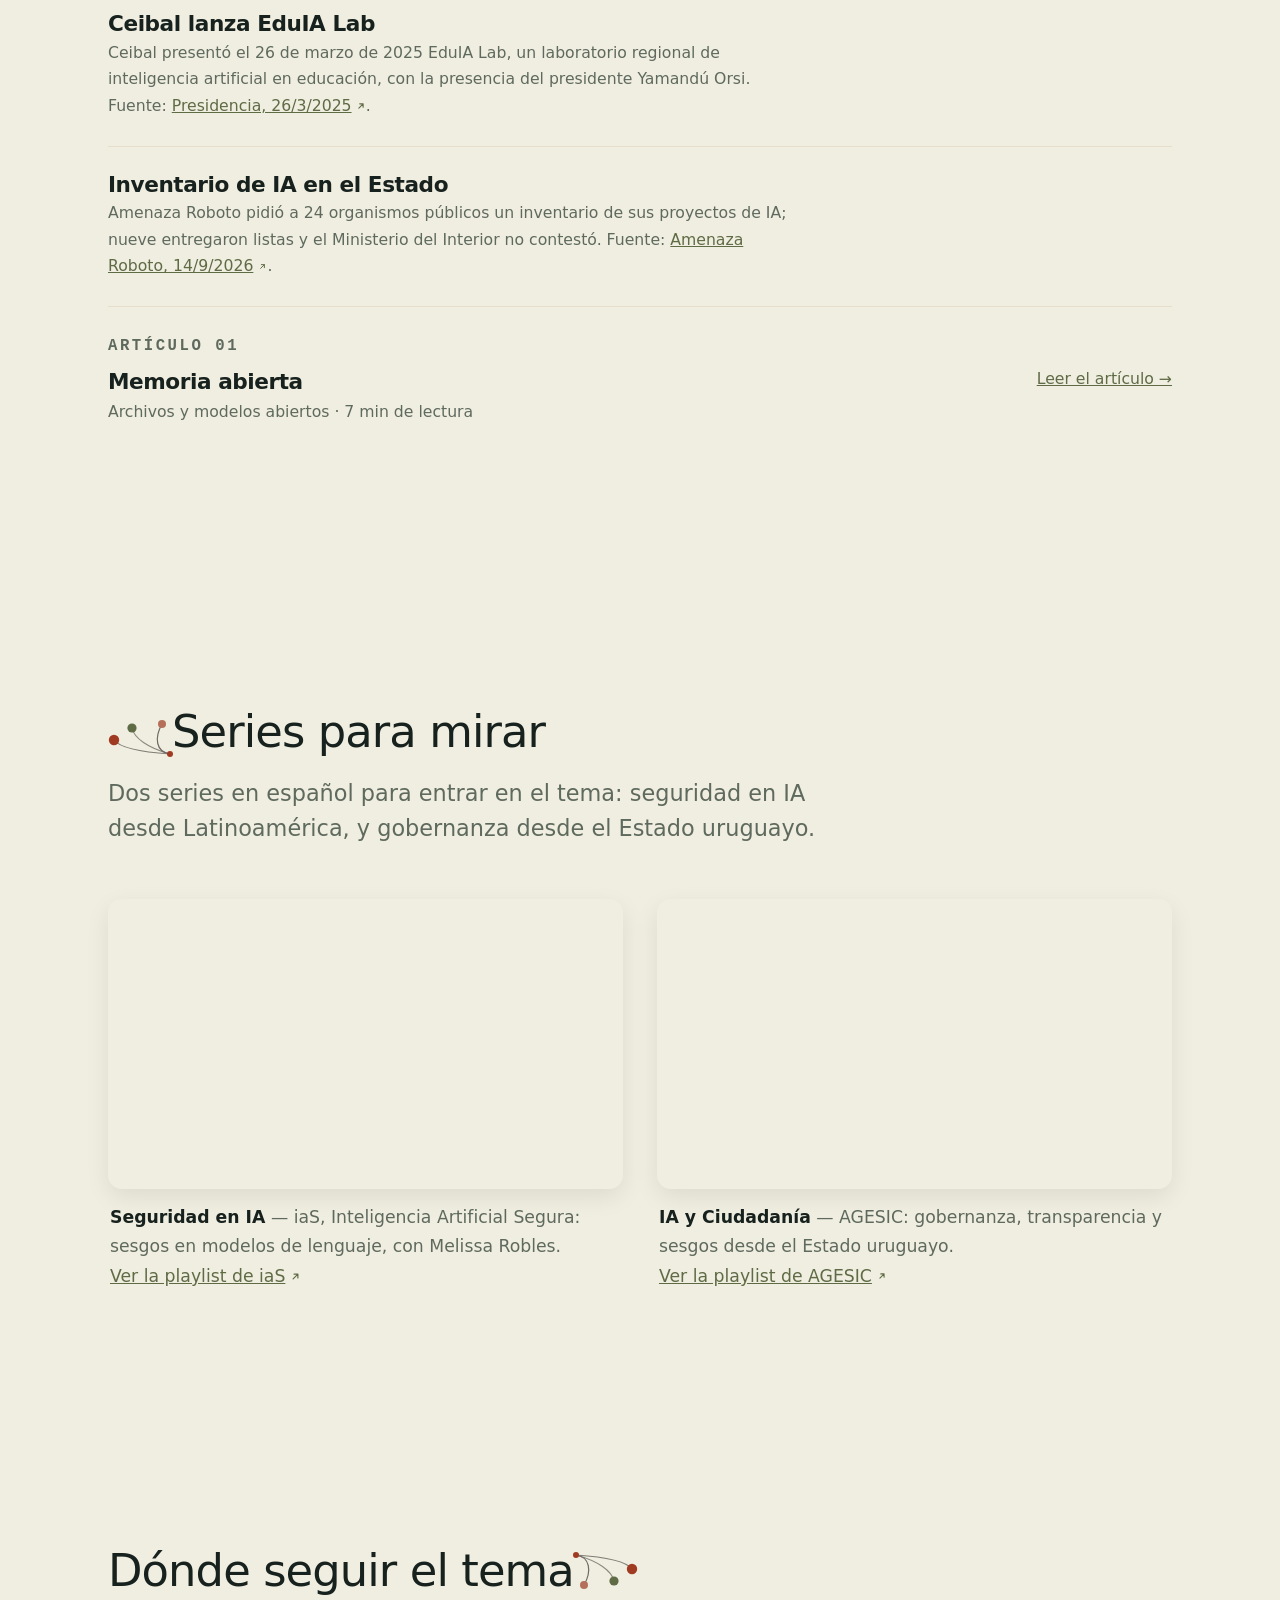
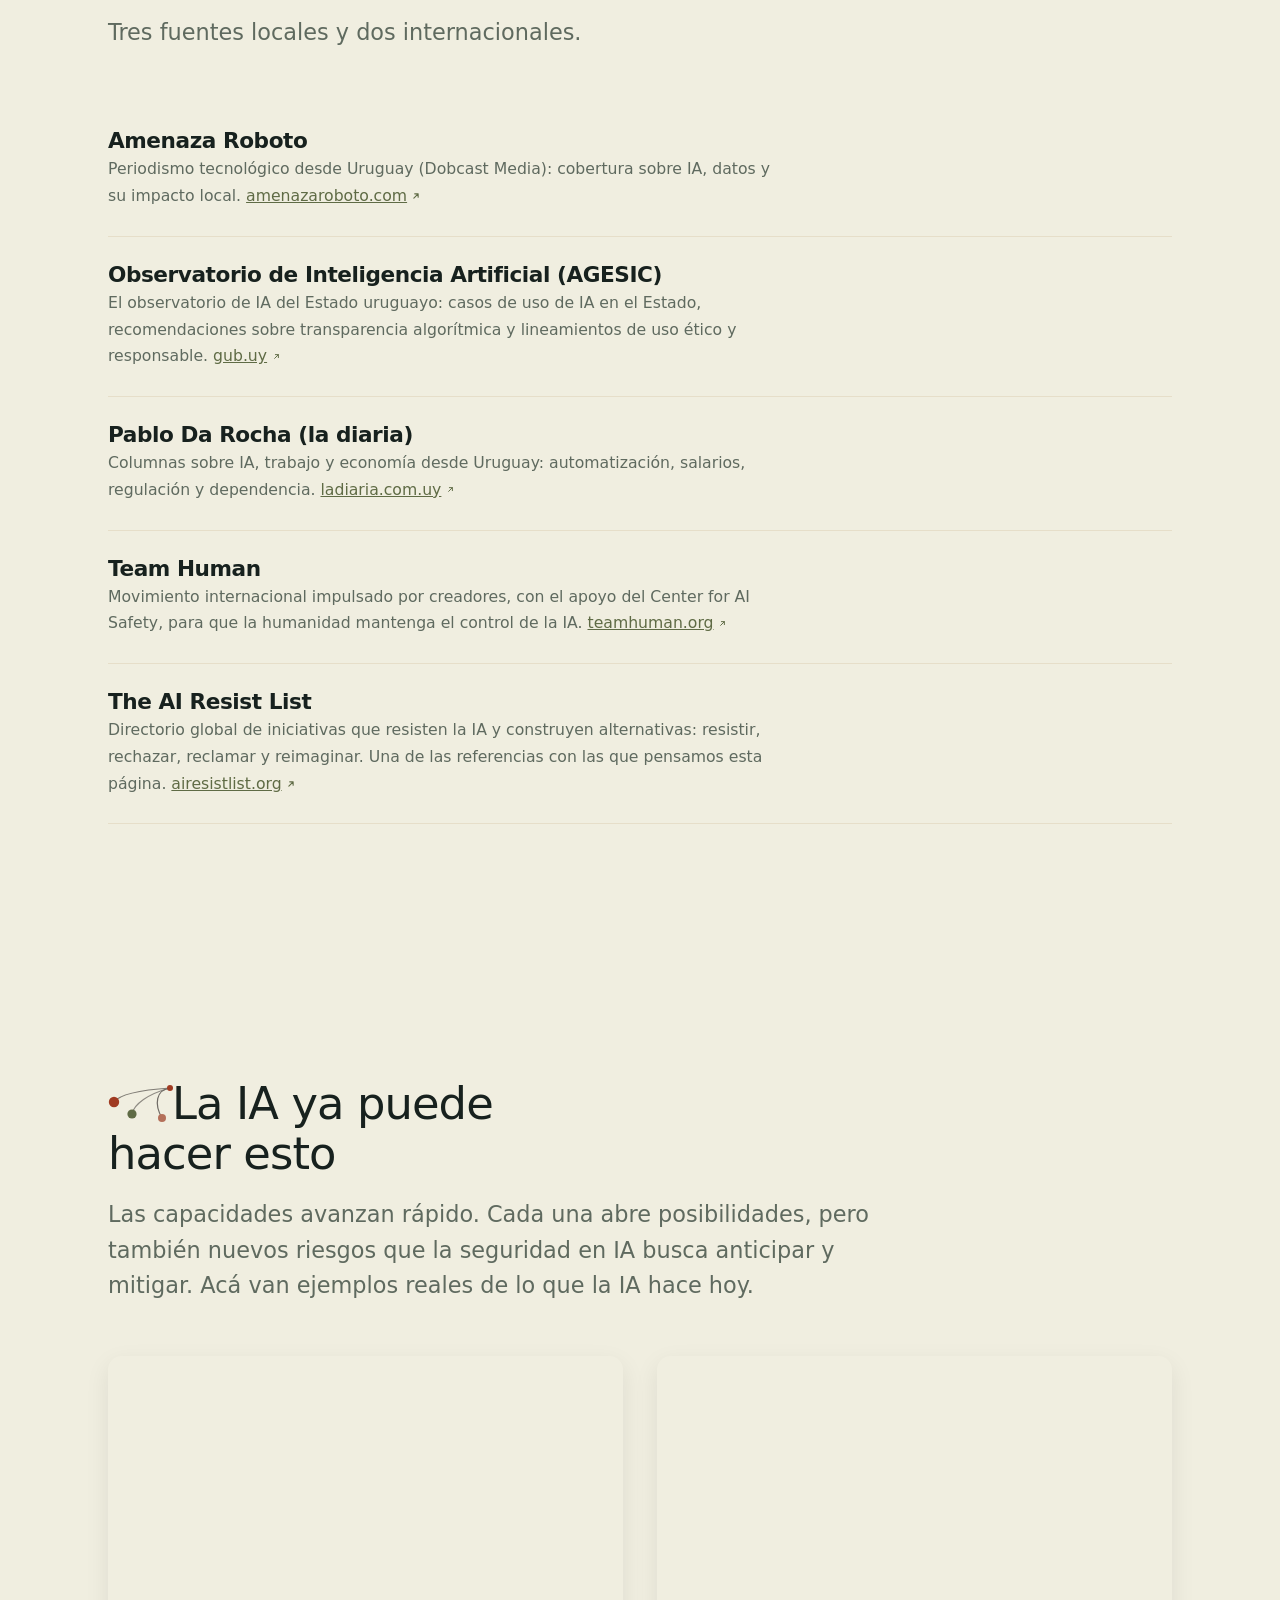
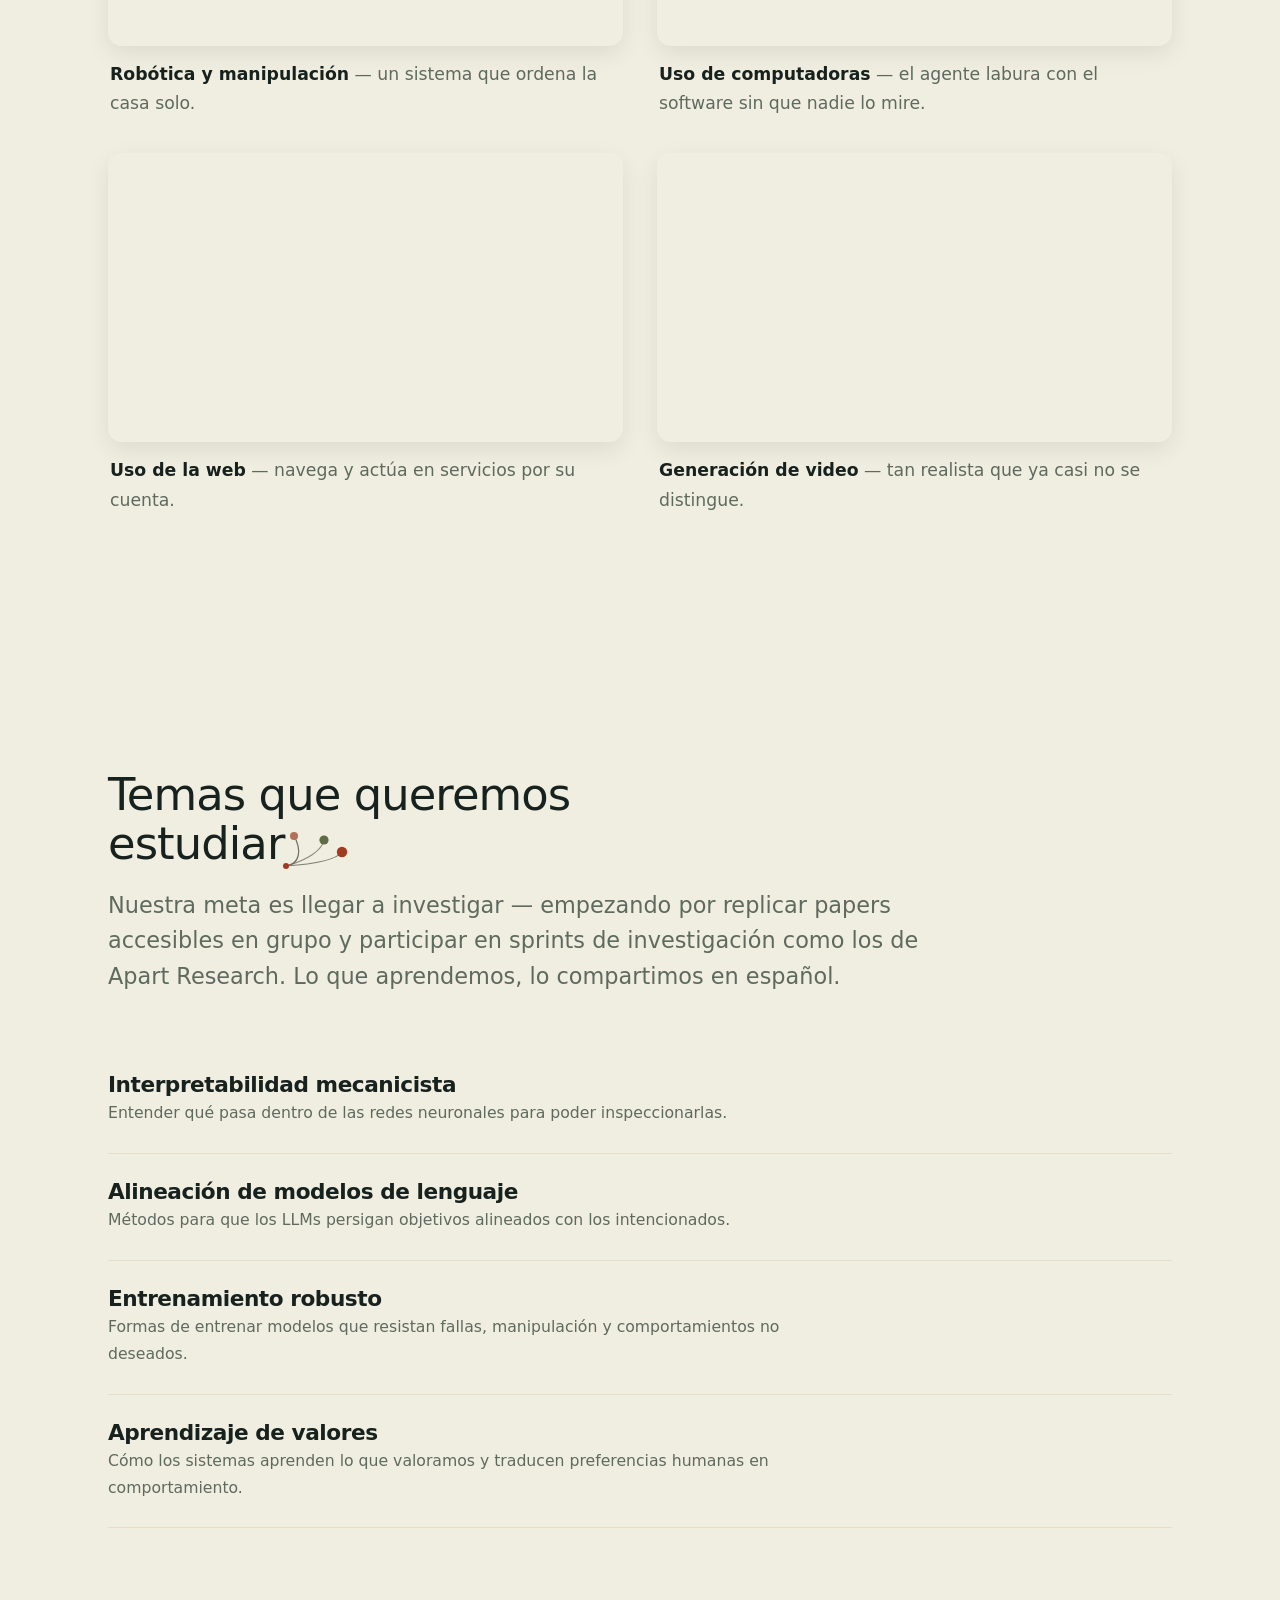
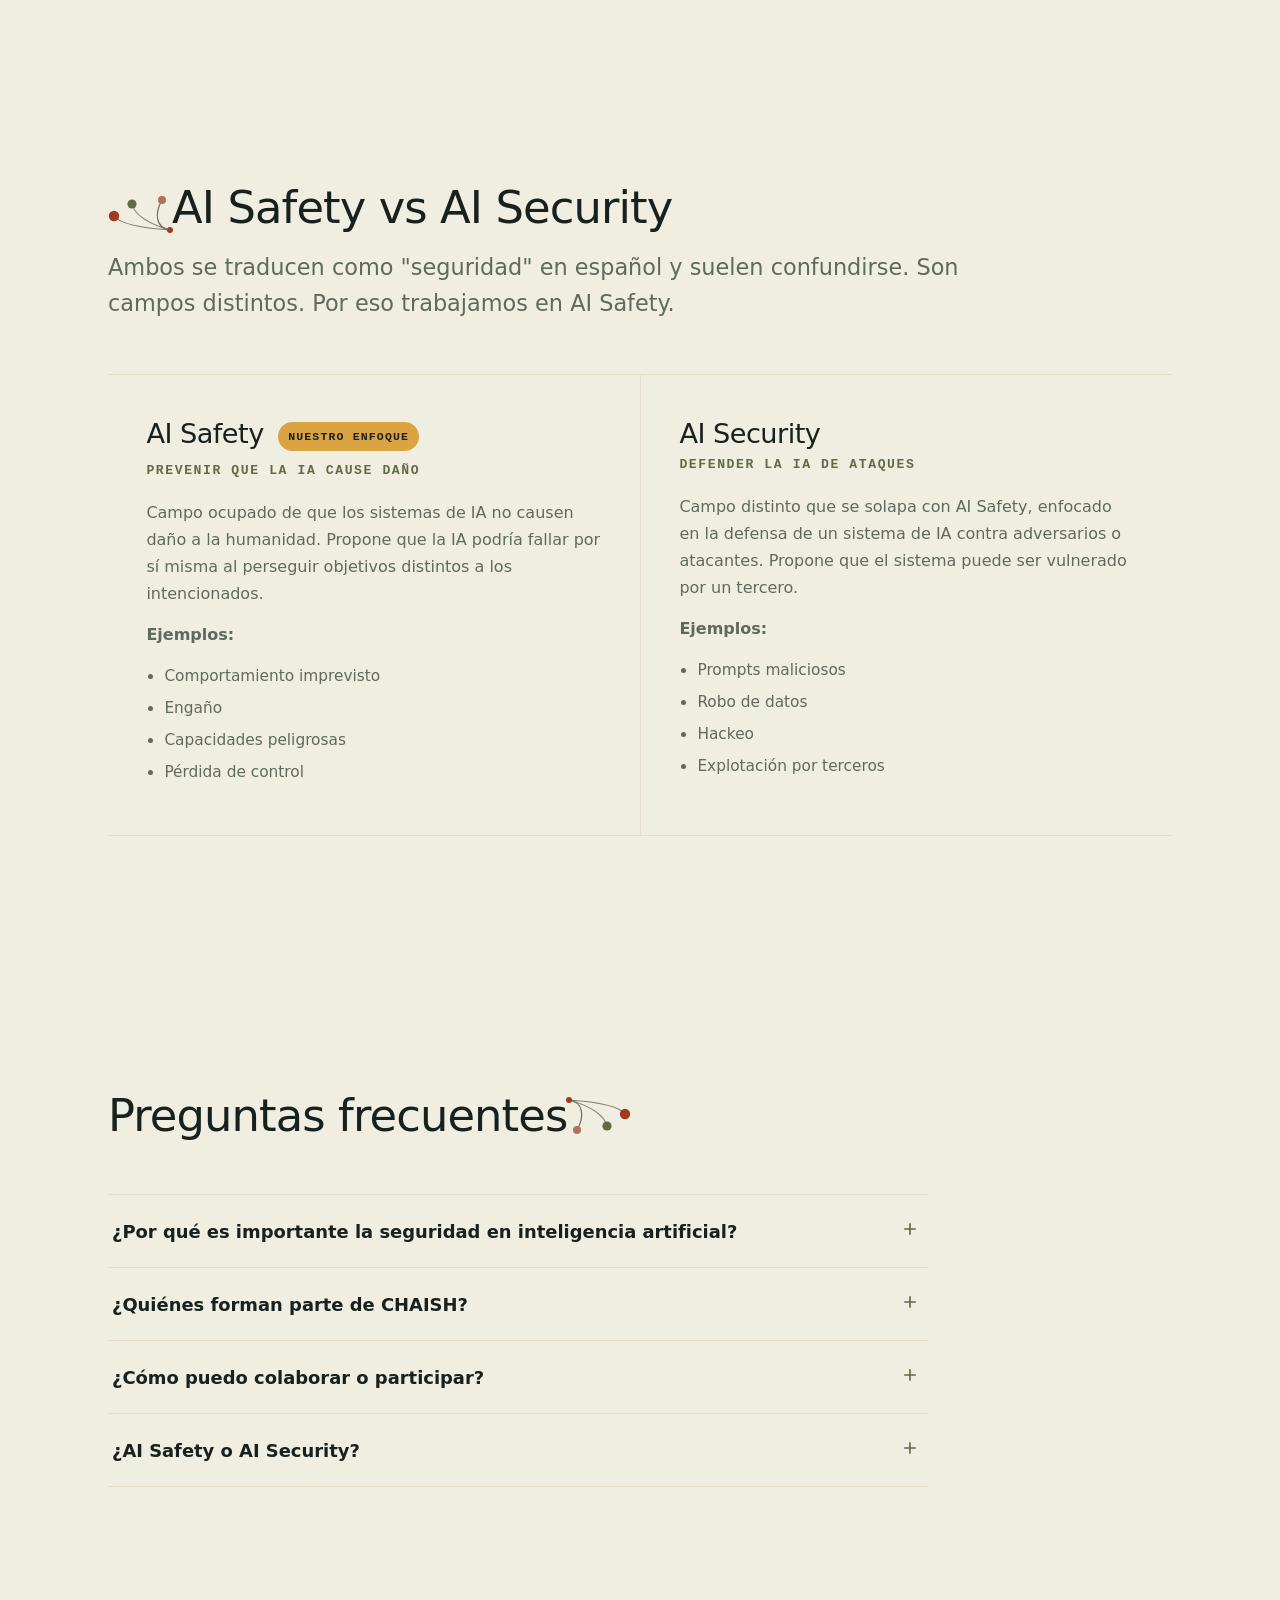
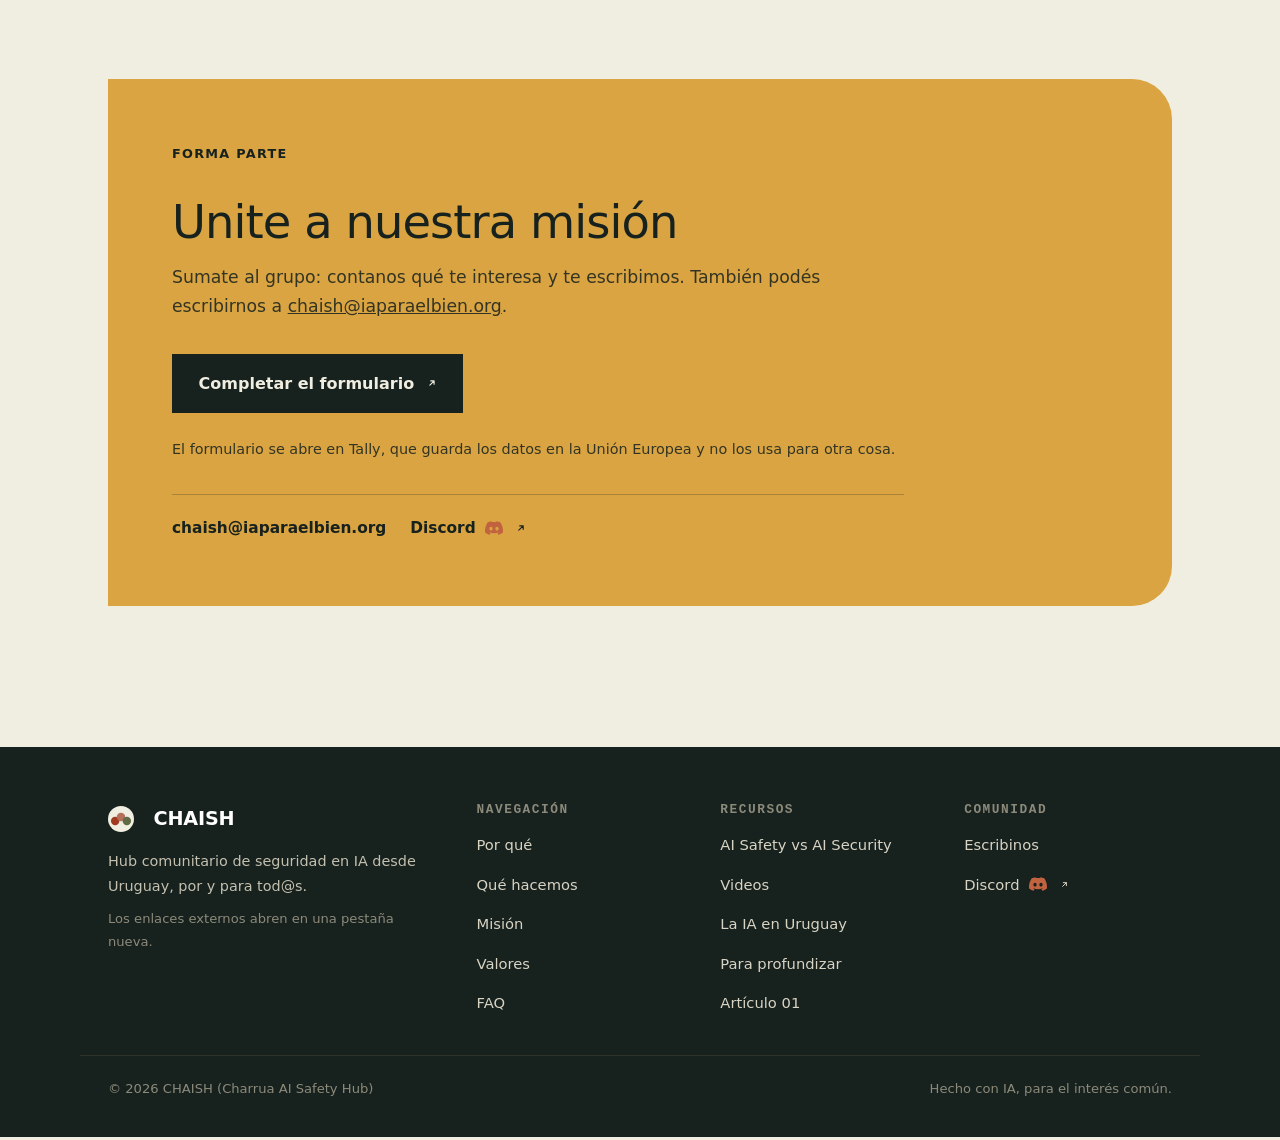
==== commit 90a8dfd1: "perf(hero): la lámina del hero entra visible y con fetchpriority="high" La lámina above-the-fold ten" ====
--- a/chaish/index.html
+++ b/chaish/index.html
@@ -71,8 +71,8 @@
       </div>
       </div>
       <!-- LÁMINA · guyunusa y tacuabé — cuerpos y colonialismo -->
-      <figure class="plate">
-        <img src="assets/lamina-guyunusa-tacuabe.webp" width="527" height="389" loading="lazy" decoding="async"
+      <figure class="plate plate--hero">
+        <img src="assets/lamina-guyunusa-tacuabe.webp" width="527" height="389" fetchpriority="high" decoding="async"
              alt="Ilustración a la tinta de tres figuras: una mujer con una niña en brazos y un hombre musculoso que mira hacia arriba">
       </figure>
     </div>
--- a/chaish/style.css
+++ b/chaish/style.css
@@ -368,8 +368,8 @@
   .plate--closer{max-width:clamp(300px,54vw,600px);margin:clamp(20px,4vw,48px) auto clamp(44px,6vw,84px);padding:0 28px}
   .plate--closer img{max-height:none}
   /* html.js lo agrega script.js: sin JS las láminas se ven, nunca quedan en opacity 0.
-     La lámina de cierre no se anima: entra visible con la página. */
-  html.js .plate:not(.plate--closer) img{transform:rotate(45deg);transform-origin:100% 100%;opacity:0}
+     La lámina de cierre y la del hero no se animan: entran visibles con la página. */
+  html.js .plate:not(.plate--closer):not(.plate--hero) img{transform:rotate(45deg);transform-origin:100% 100%;opacity:0}
   html.js .plate.is-in img{animation:plate-in .9s cubic-bezier(.17,.89,.32,1.28) both}
   @keyframes plate-in{0%{transform:rotate(45deg);opacity:0}to{transform:translateZ(0);opacity:1}}
   @media (max-width:860px){
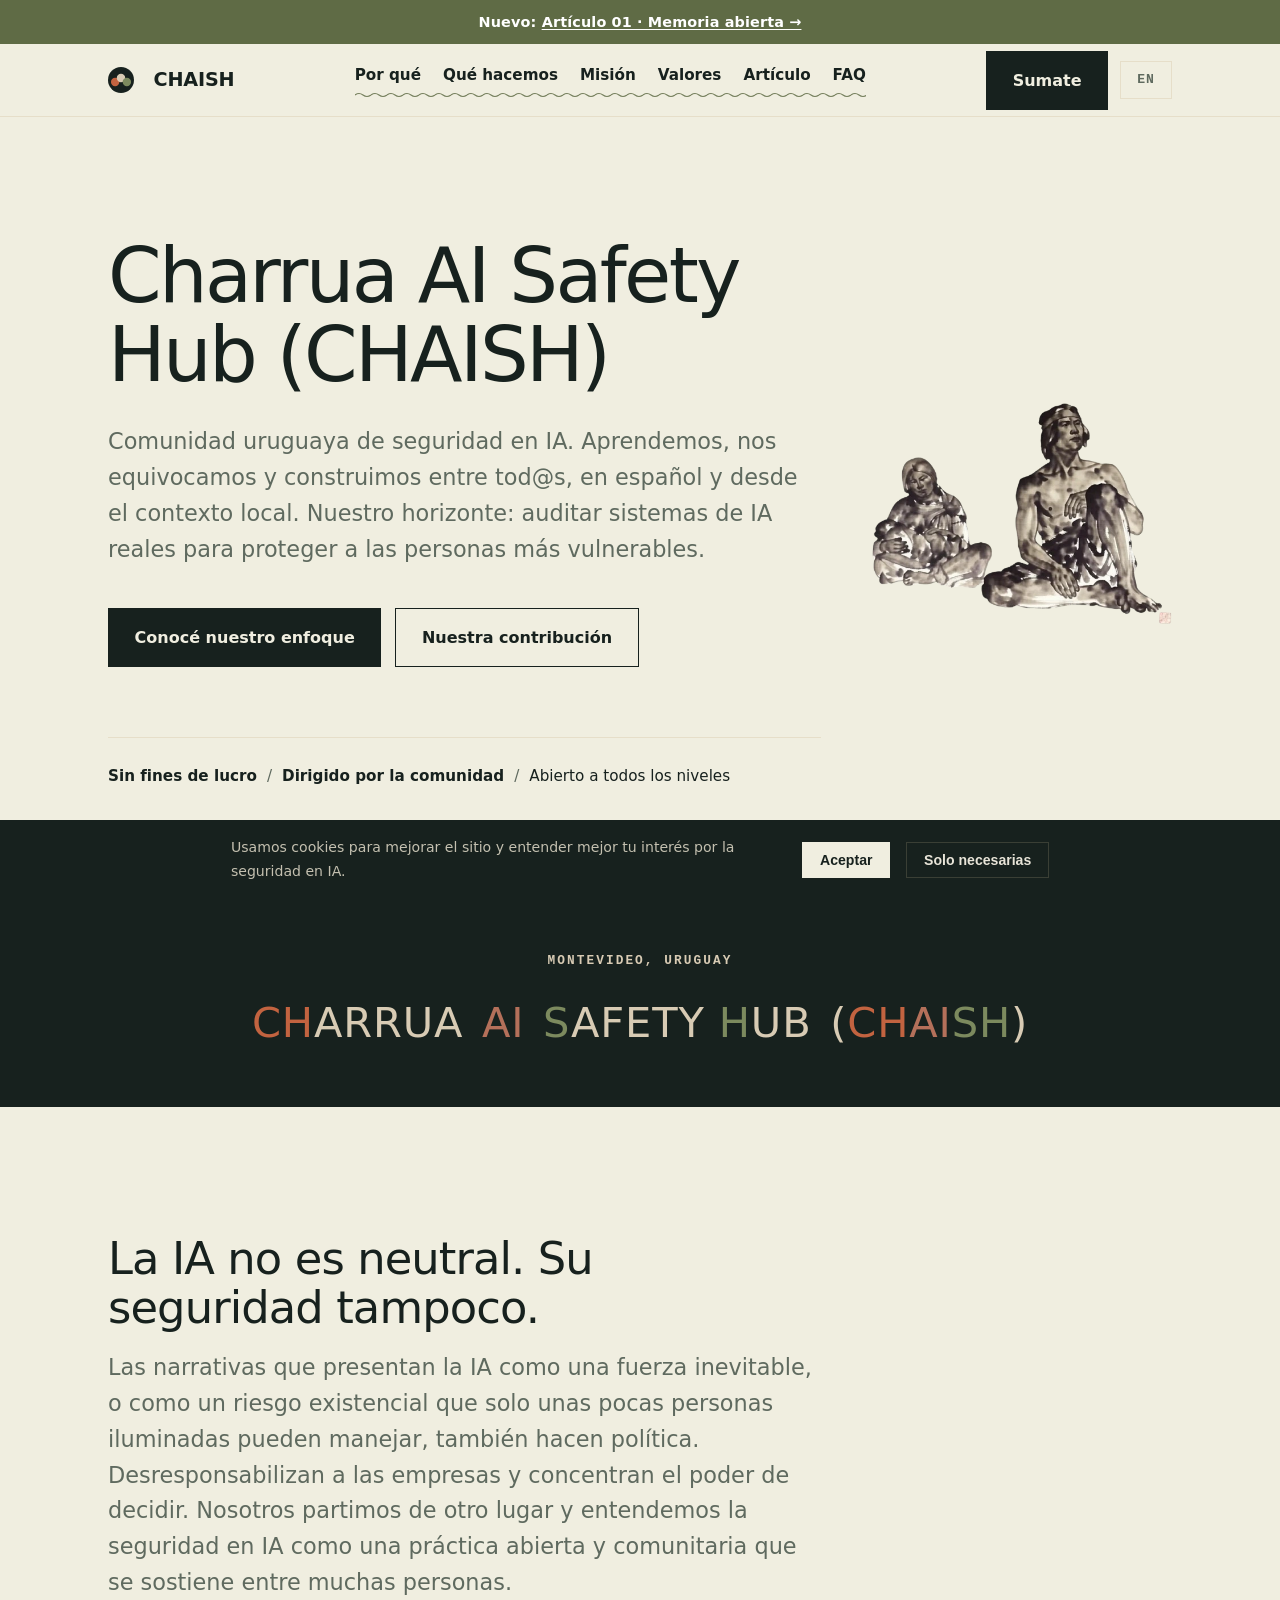
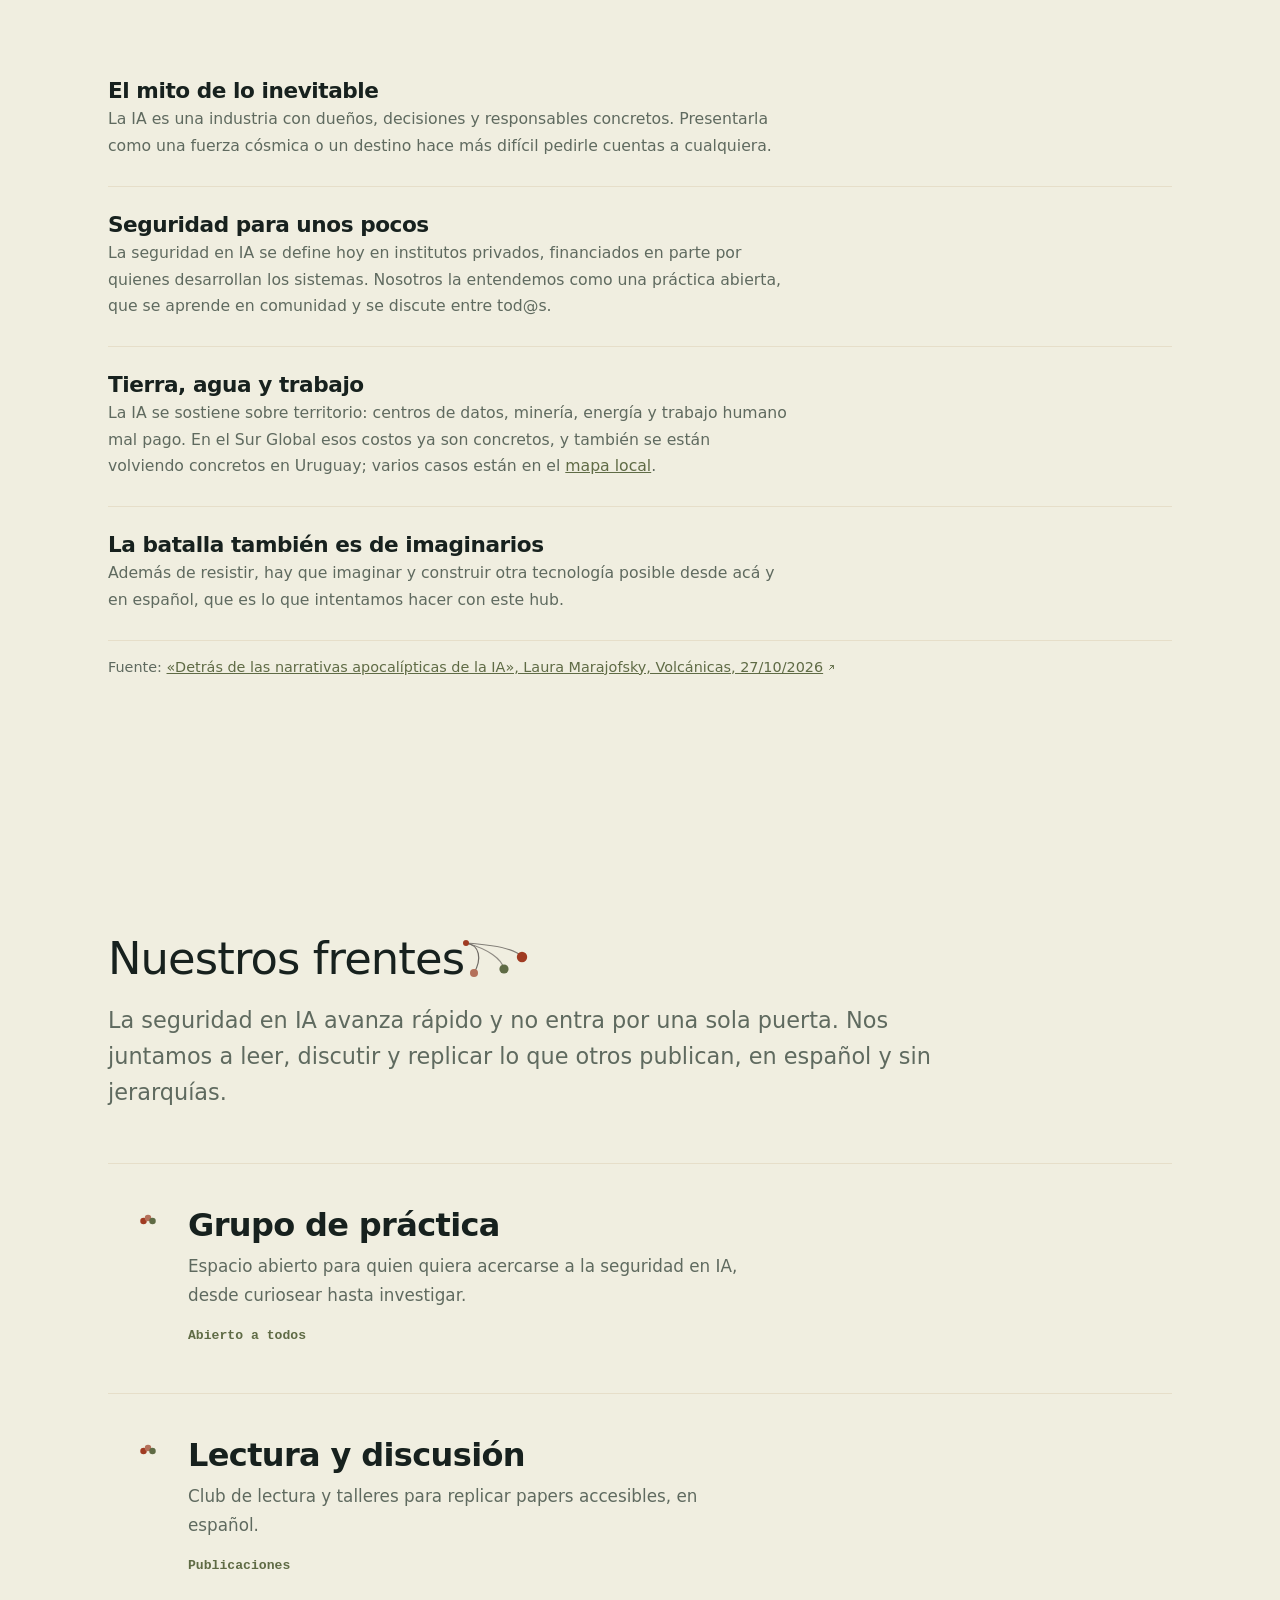
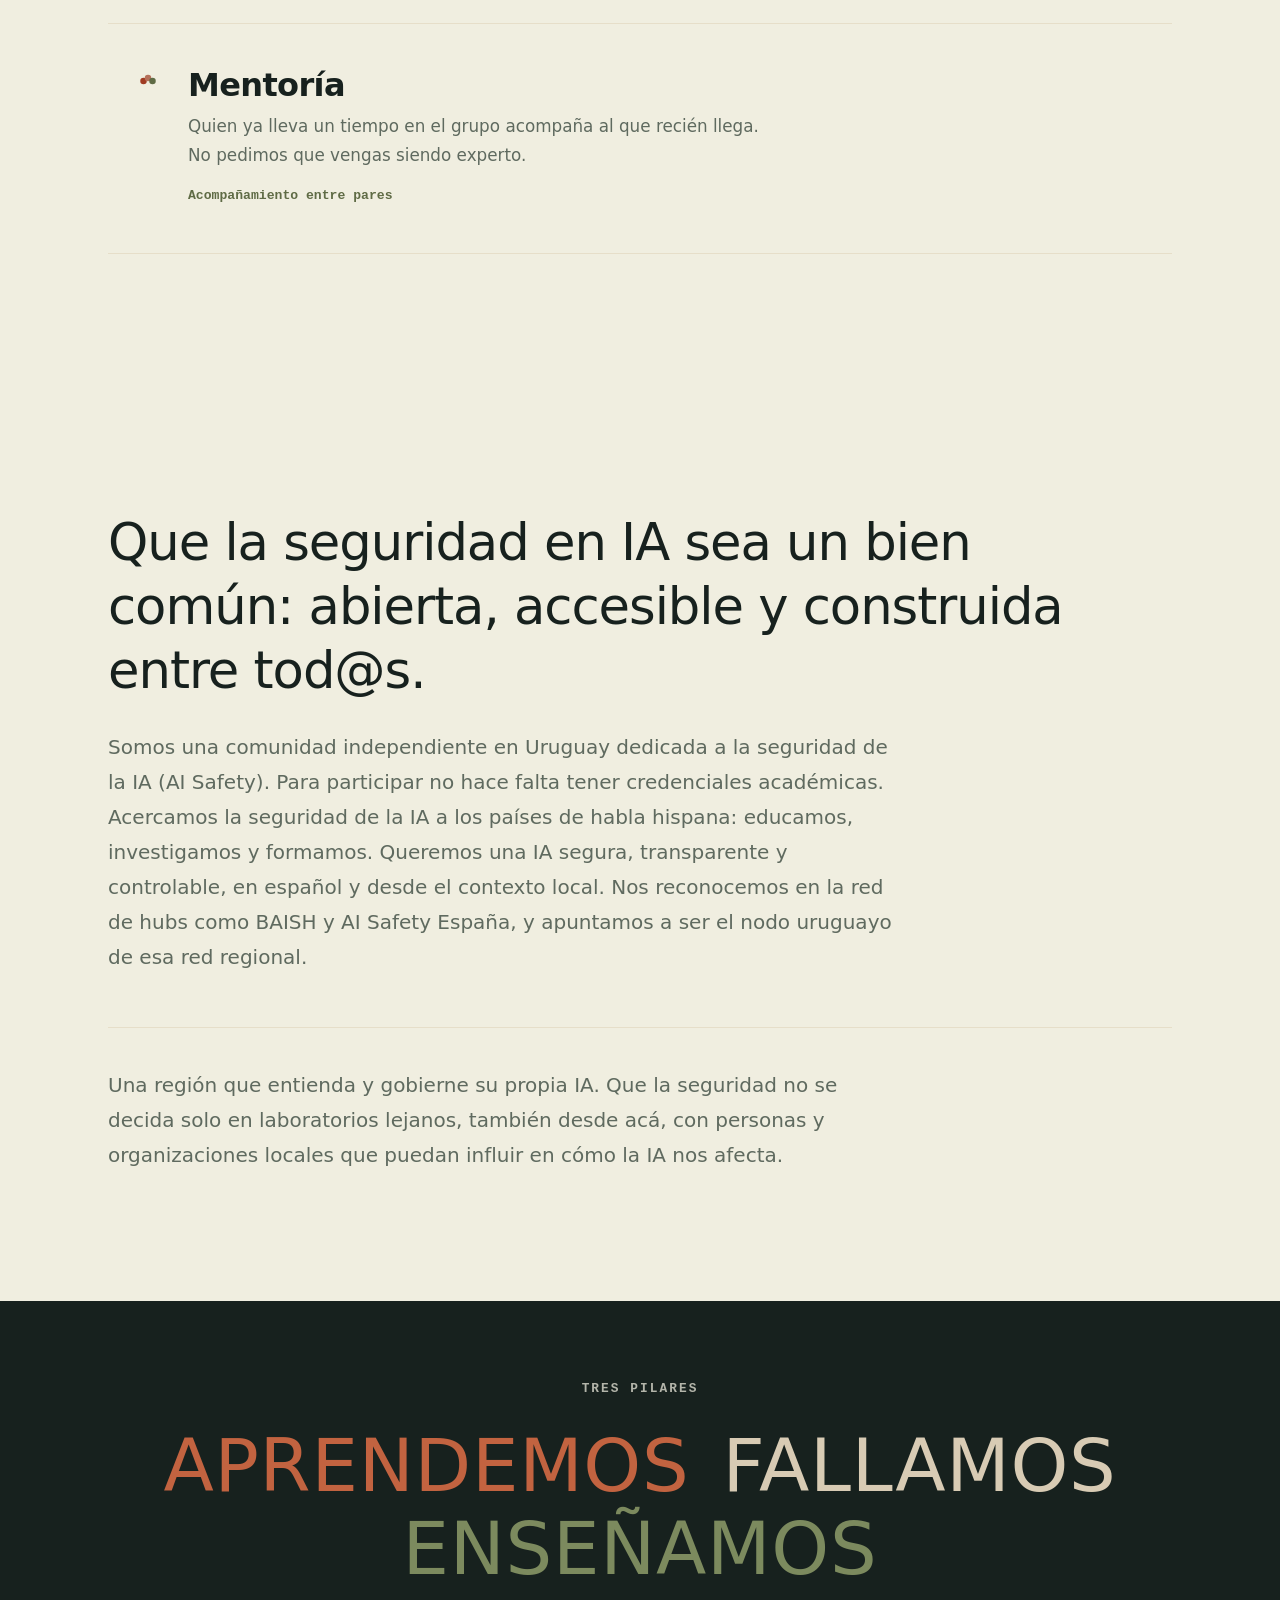
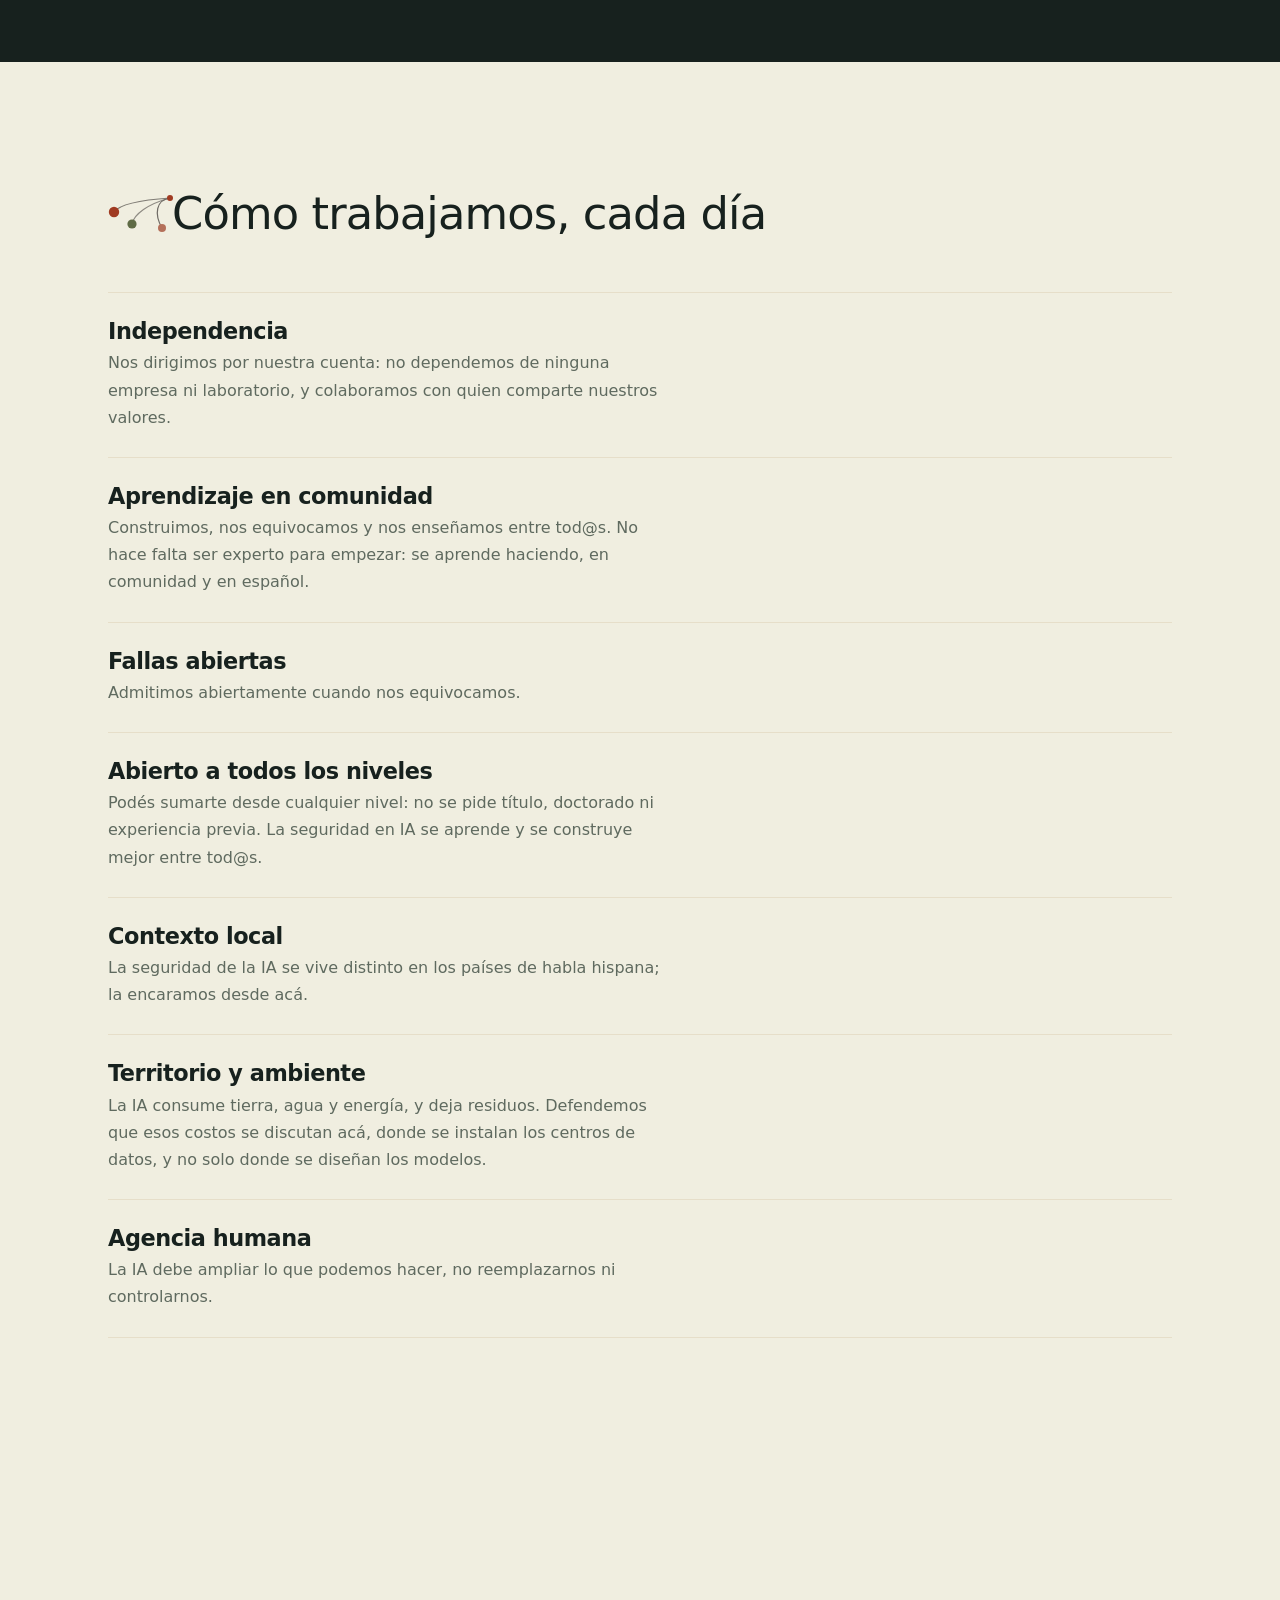
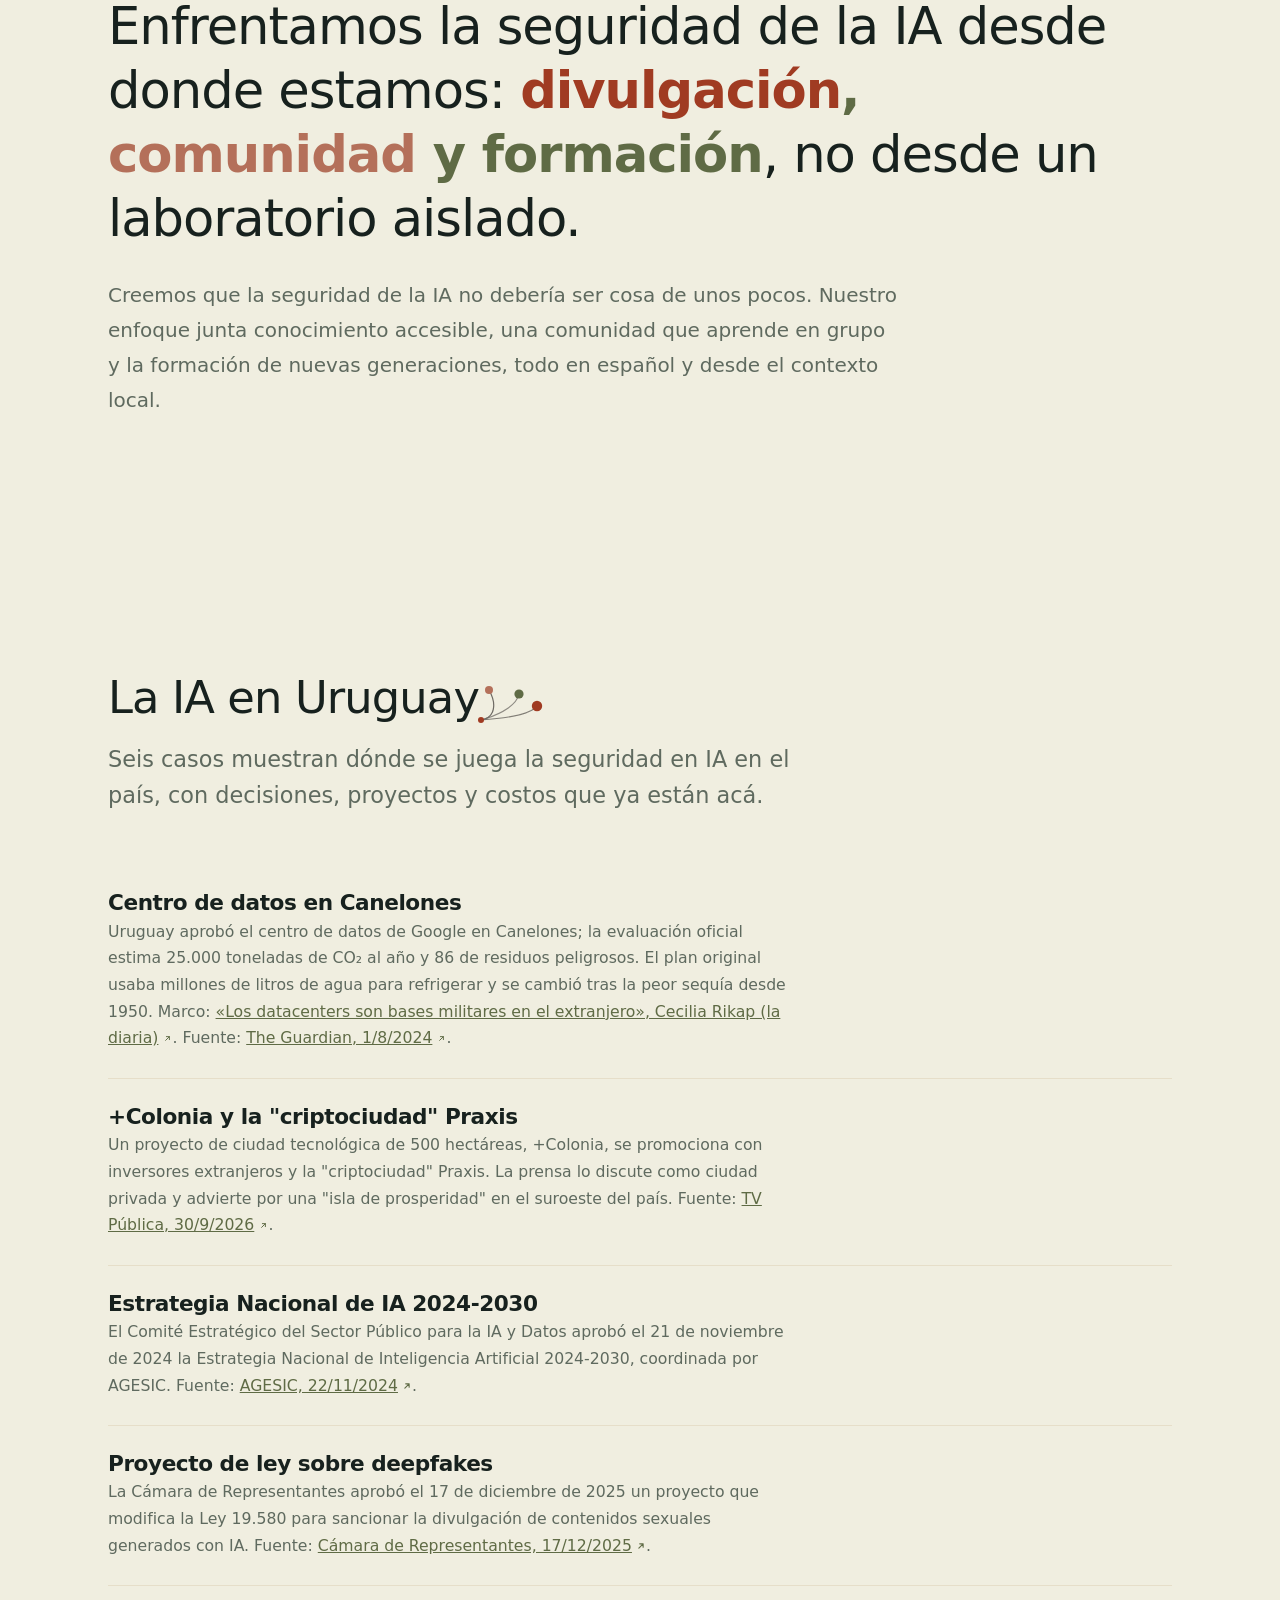
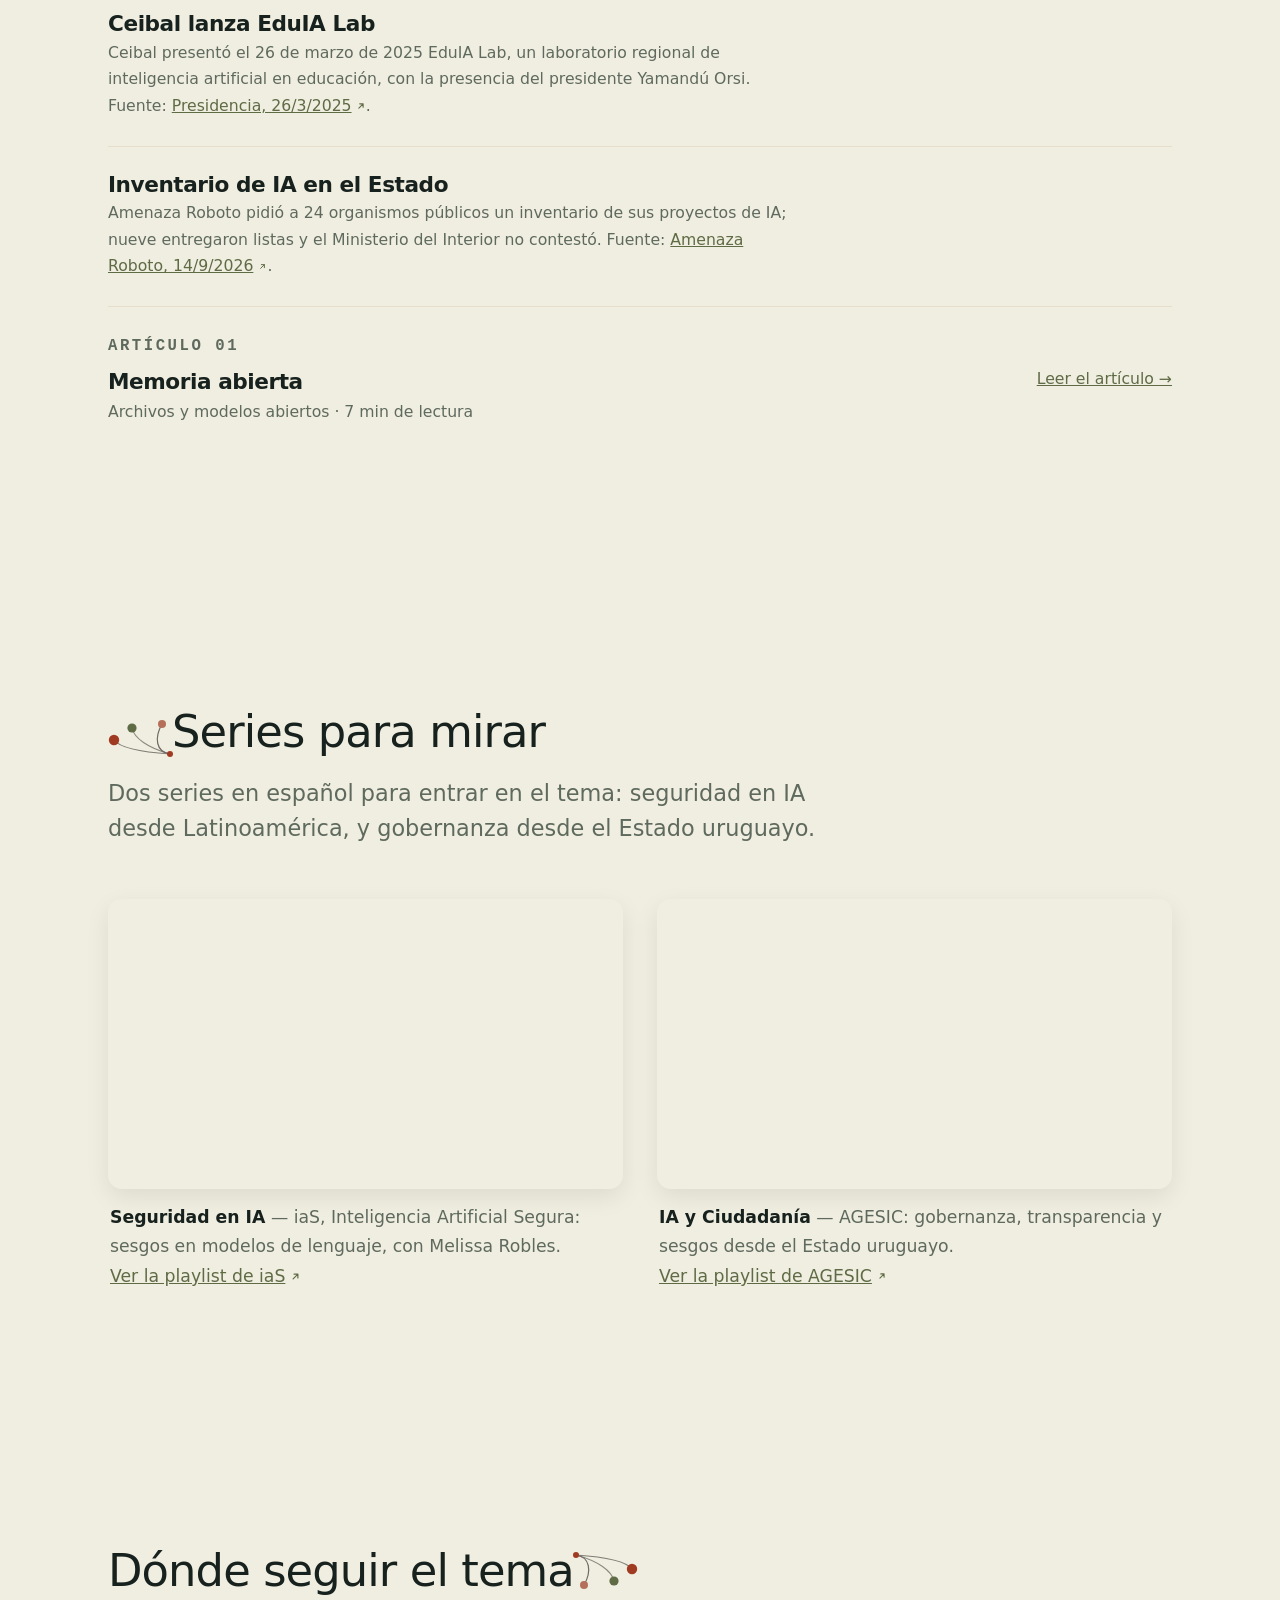
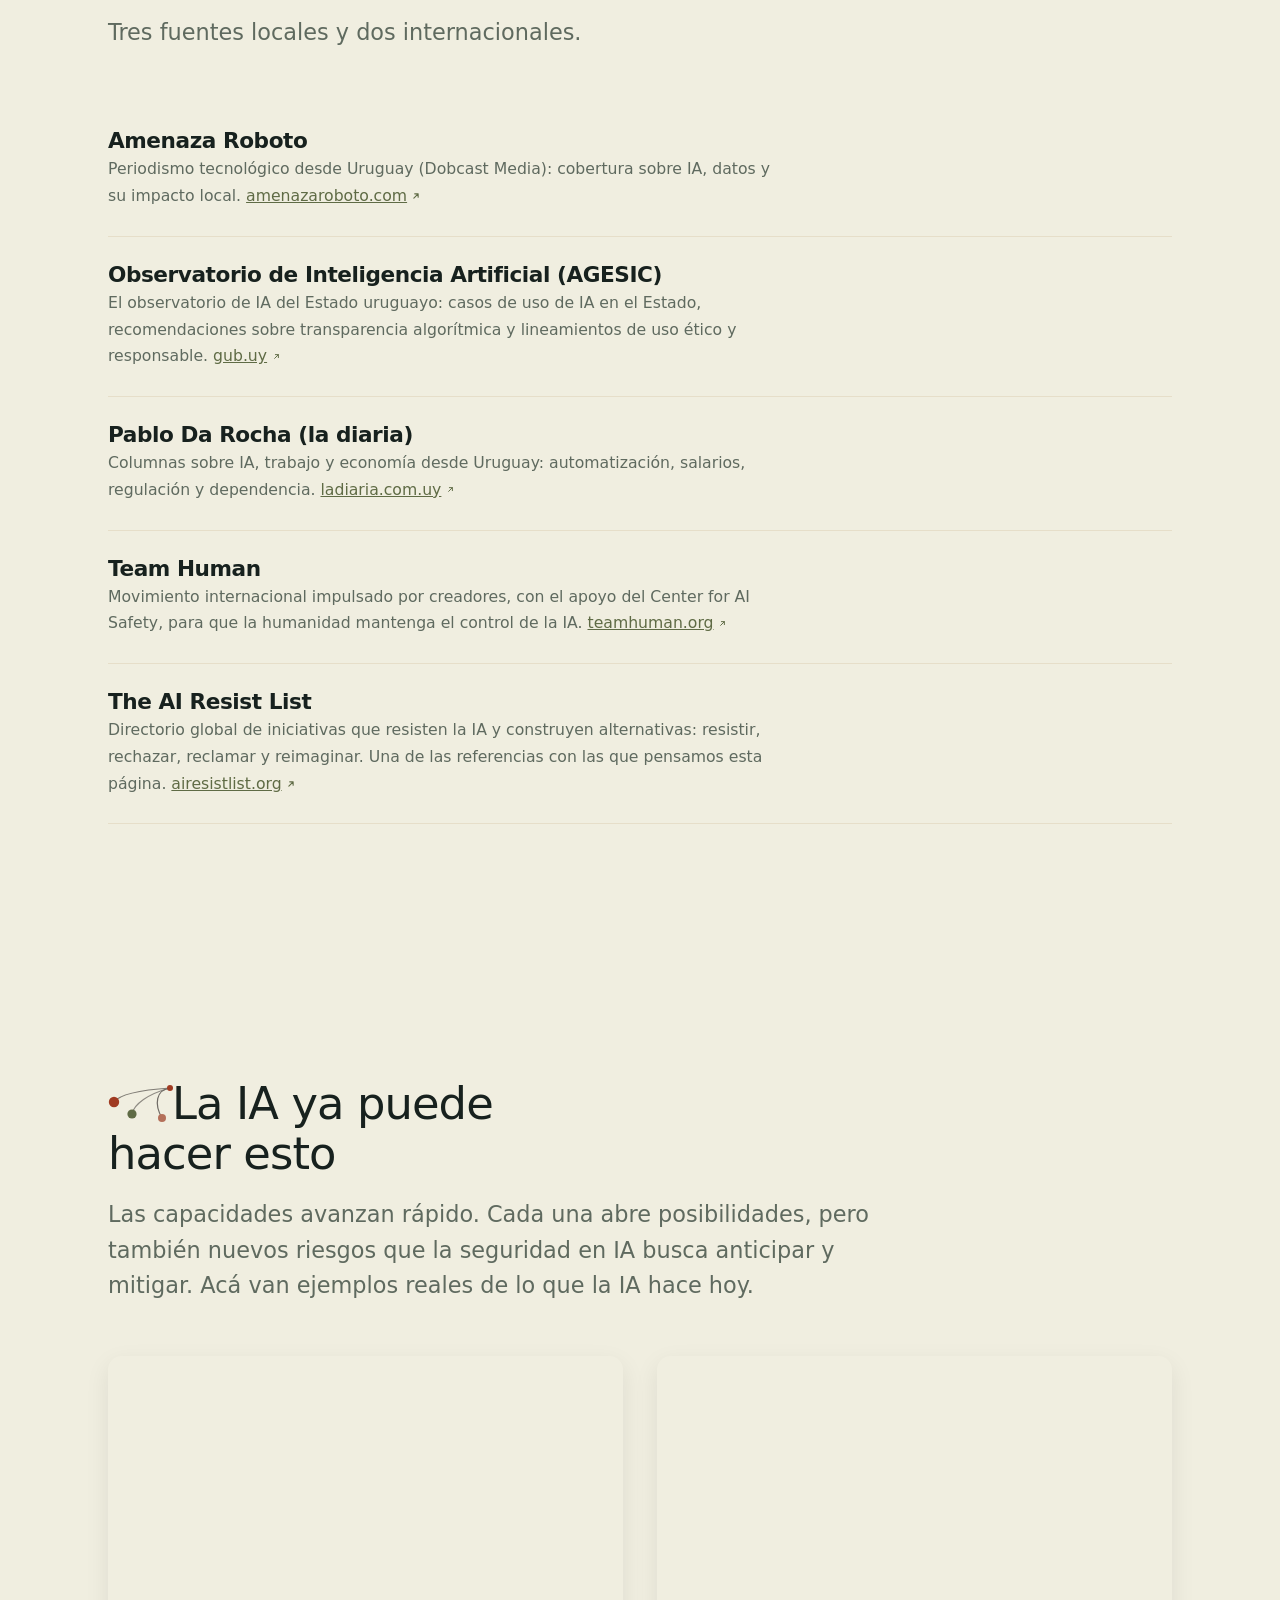
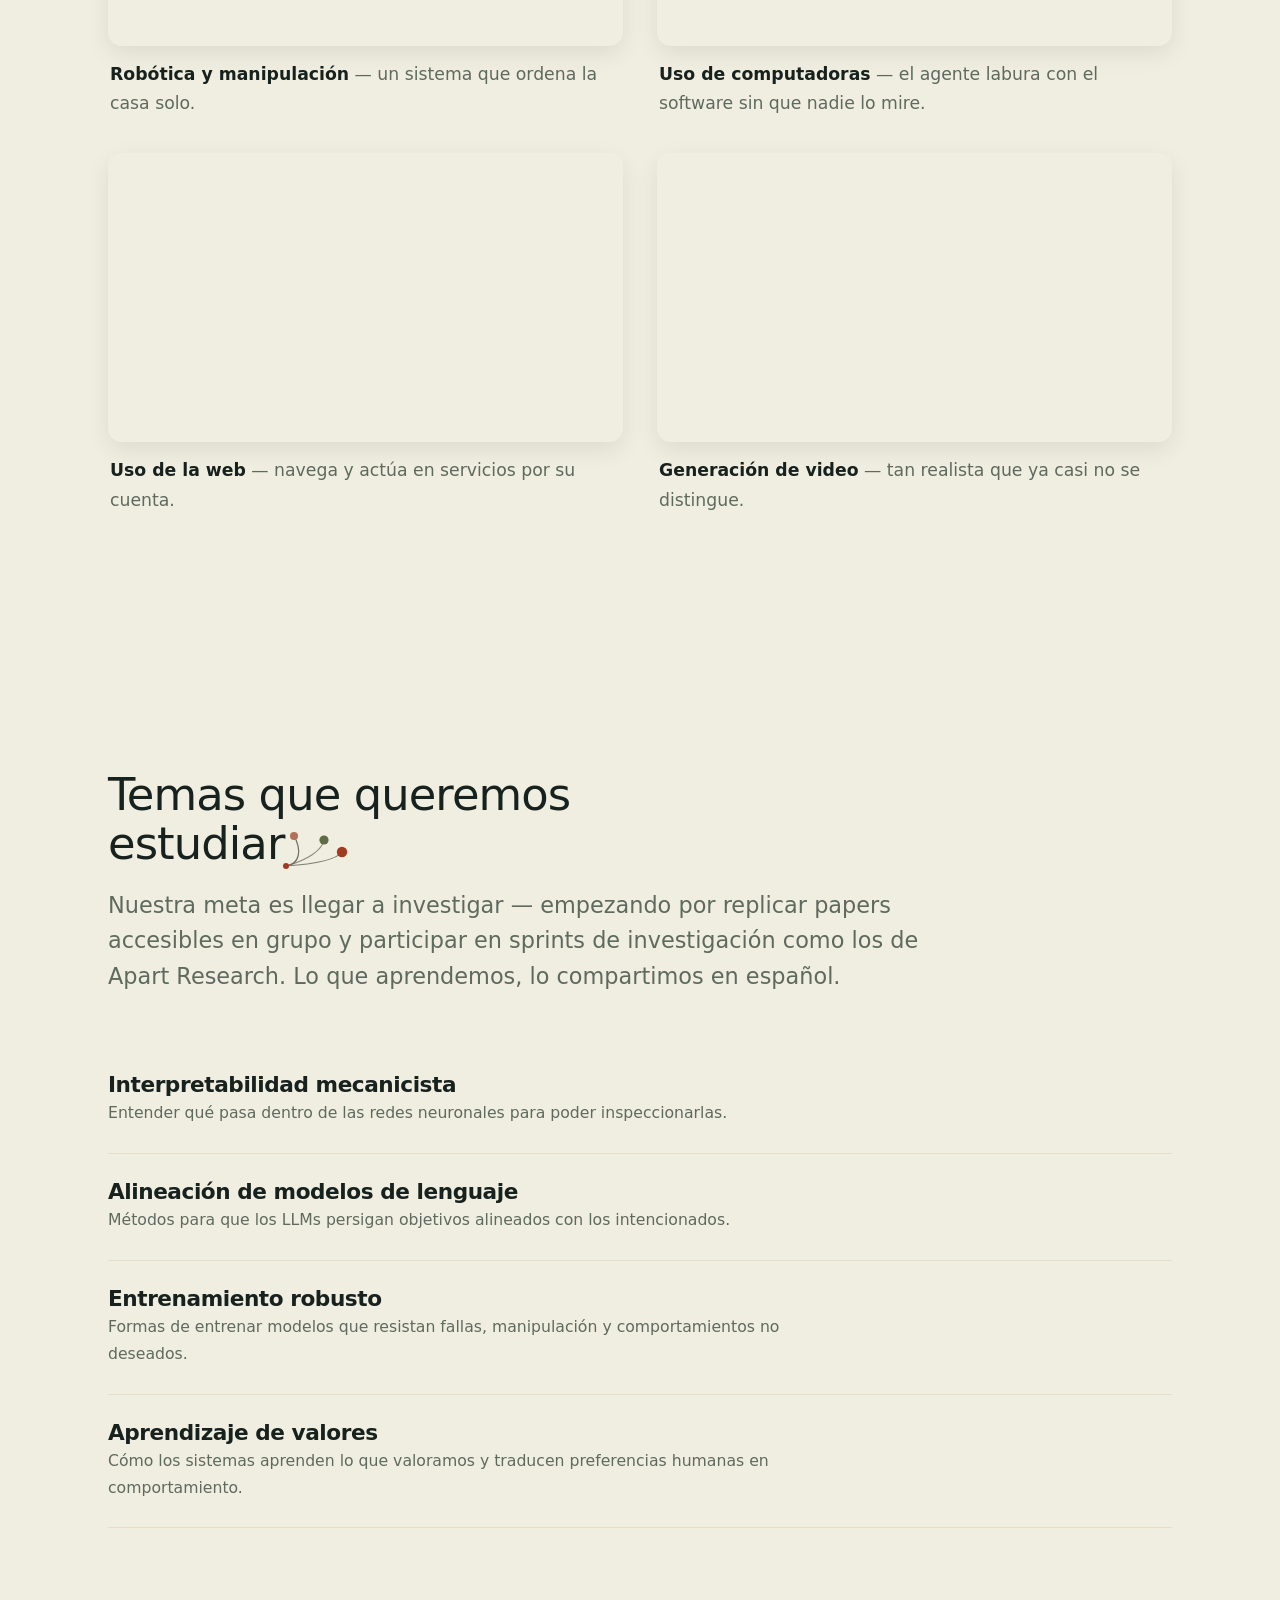
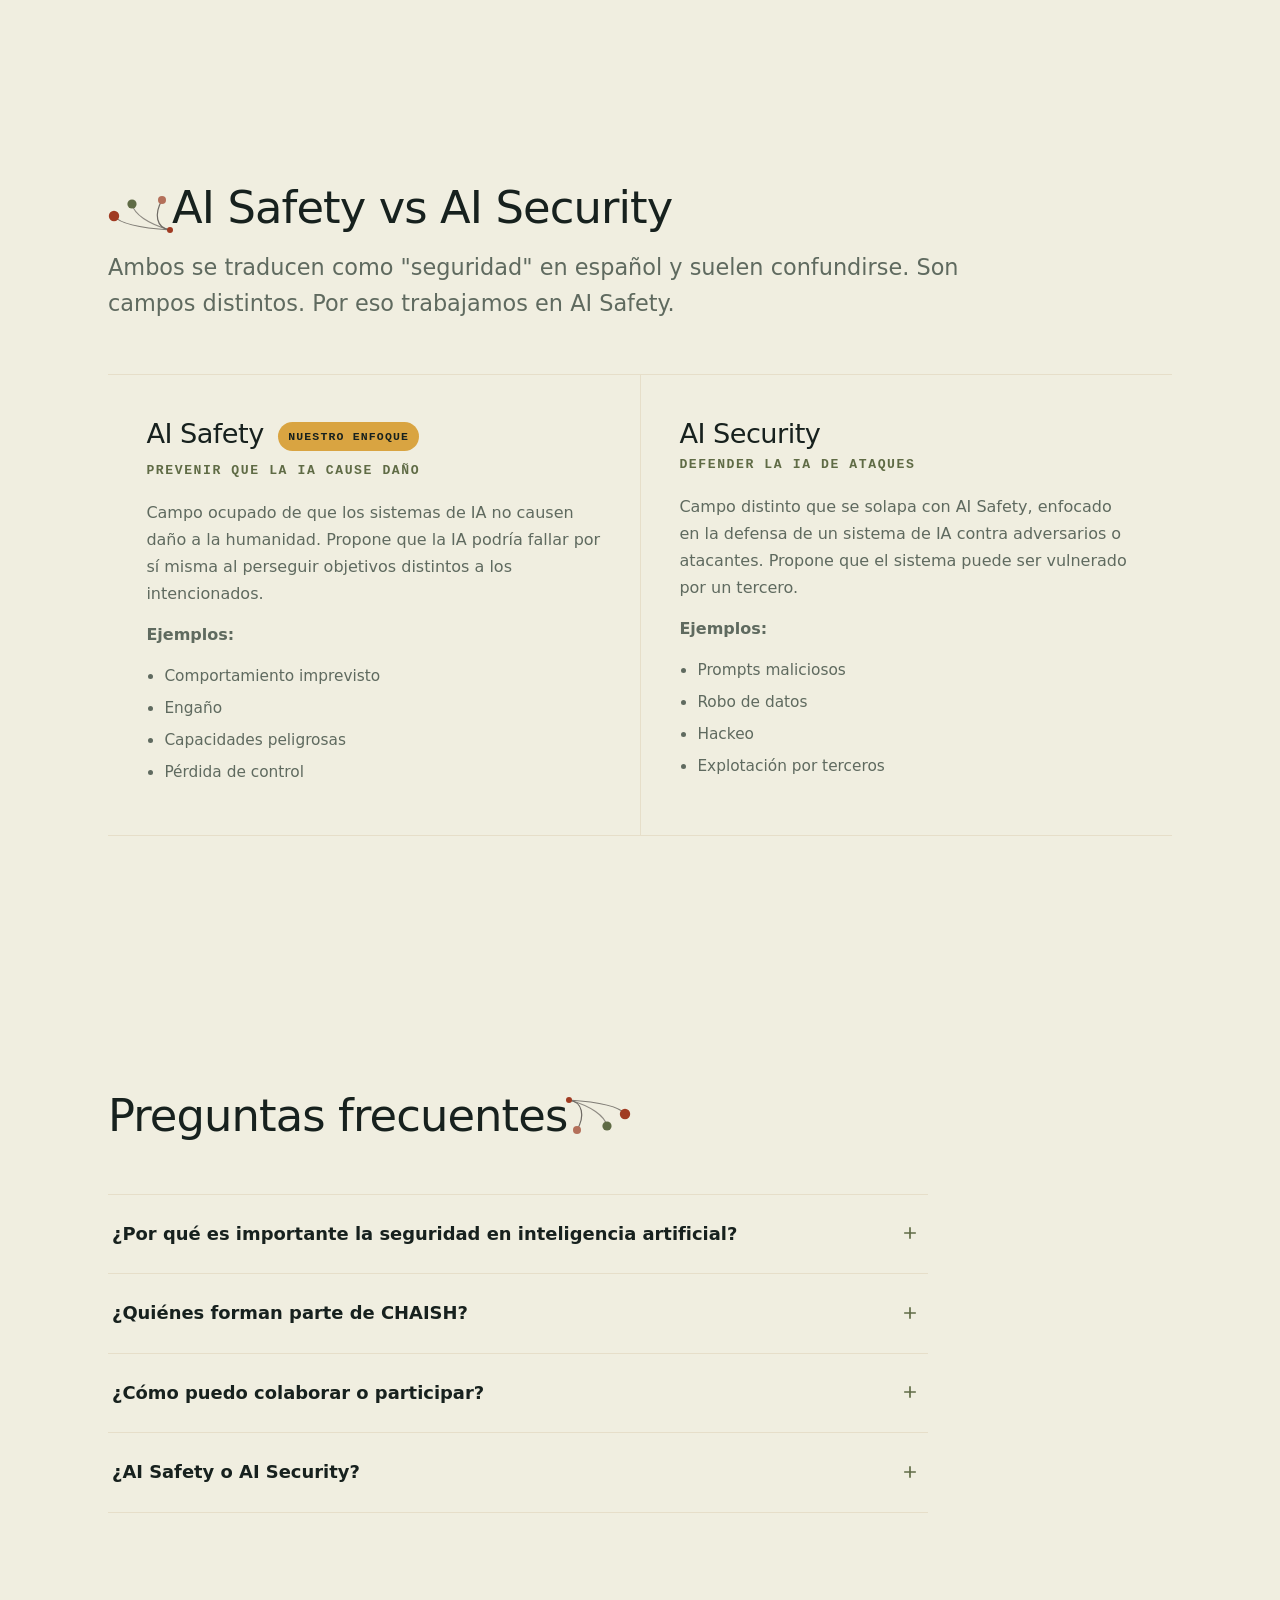
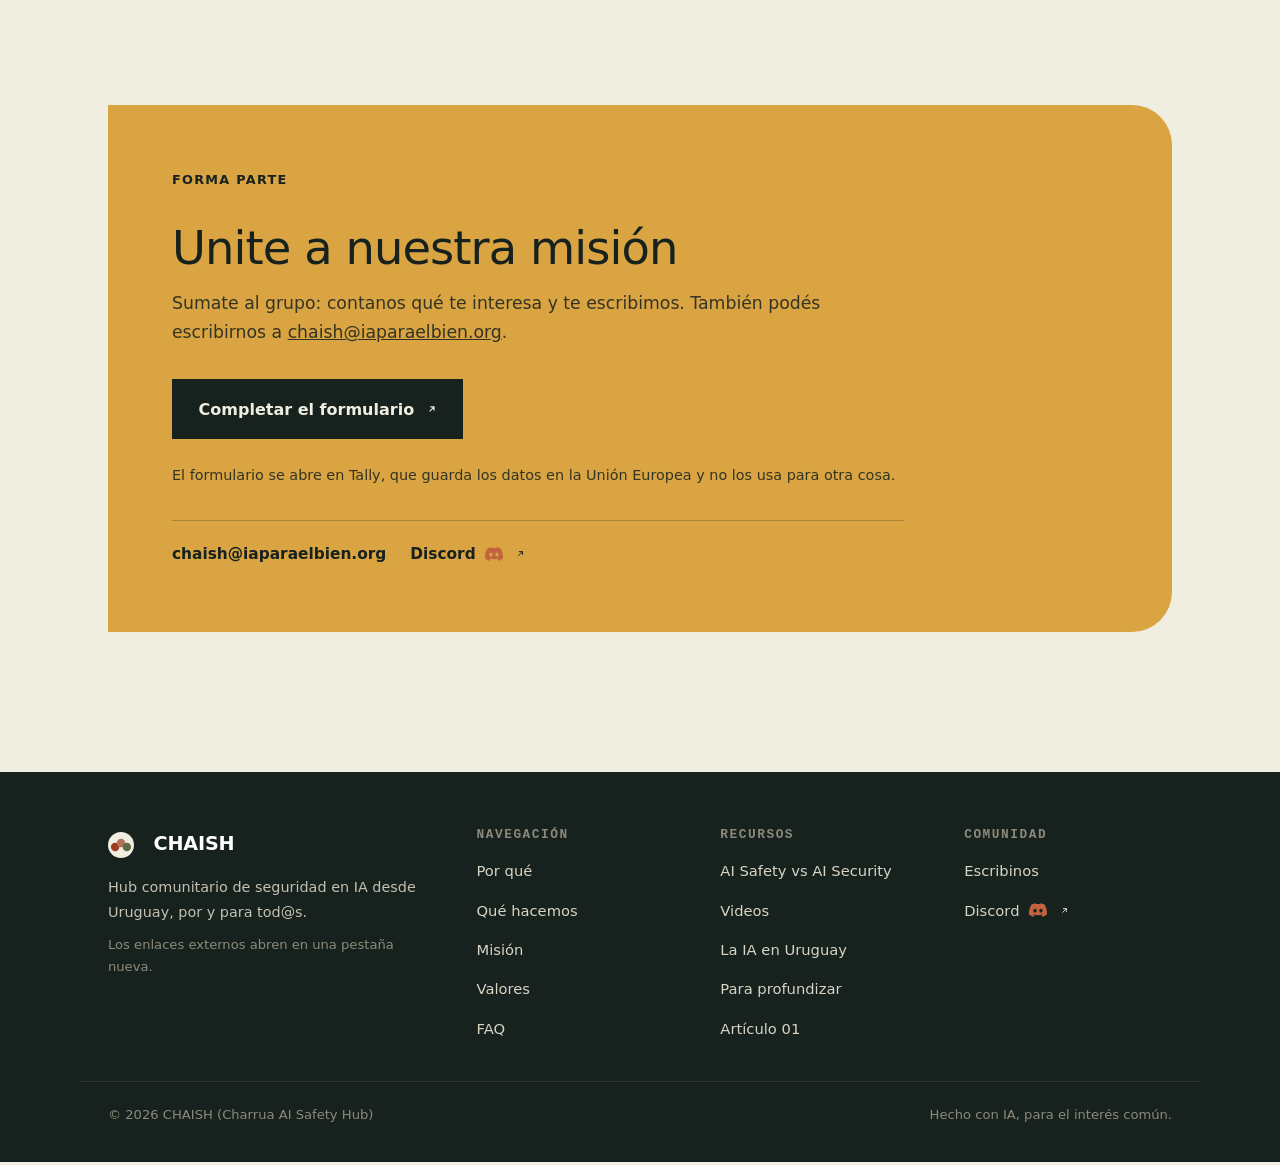
==== commit 0646f11a: "refactor(faq): <details> nativo, acordeón exclusivo y animación ::details-content State of HTML 2026" ====
--- a/chaish/index.html
+++ b/chaish/index.html
@@ -327,22 +327,22 @@
     <div class="wrap">
       <h2 class="section-title"><span lang="es">Preguntas <span class="h2-tail">frecuentes<svg class="boleadora" viewBox="0 0 66 46" width="66" height="46" aria-hidden="true" focusable="false"><g><path class="cord" d="M4 4 C18 6 20 20 12 34"/><path class="cord cord--75" d="M4 4 C26 10 40 20 42 30"/><path class="cord cord--85" d="M4 4 C34 6 54 10 60 18"/><circle class="stone stone--1" cx="4" cy="4" r="3"/><circle class="stone stone--2" cx="12" cy="34" r="4"/><circle class="stone stone--3" cx="42" cy="30" r="4.6"/><circle class="stone stone--1" cx="60" cy="18" r="5.2"/></g></svg></span></span><span lang="en">Frequently asked <span class="h2-tail">questions<svg class="boleadora" viewBox="0 0 66 46" width="66" height="46" aria-hidden="true" focusable="false"><g><path class="cord" d="M4 4 C18 6 20 20 12 34"/><path class="cord cord--75" d="M4 4 C26 10 40 20 42 30"/><path class="cord cord--85" d="M4 4 C34 6 54 10 60 18"/><circle class="stone stone--1" cx="4" cy="4" r="3"/><circle class="stone stone--2" cx="12" cy="34" r="4"/><circle class="stone stone--3" cx="42" cy="30" r="4.6"/><circle class="stone stone--1" cx="60" cy="18" r="5.2"/></g></svg></span></span></h2>
       <div class="faq-list">
-        <div class="faq-item">
-          <button class="faq-q" id="faq-q1" aria-expanded="false" aria-controls="faq-a1"><span lang="es">¿Por qué es importante la seguridad en inteligencia artificial?</span><span lang="en">Why is AI safety important?</span> <span class="plus"><svg width="20" height="20" viewBox="0 0 24 24" fill="none" stroke="currentColor" stroke-width="2"><path d="M12 5v14M5 12h14"/></svg></span></button>
-          <div class="faq-a" id="faq-a1" role="region" aria-labelledby="faq-q1" hidden><p><span lang="es">La seguridad en IA sirve para evitar riesgos y daños que puedan venir del uso indebido o del mal diseño de los sistemas. Proteger eso cuida a las personas y a las comunidades. Favorece un desarrollo responsable.</span><span lang="en">AI safety helps avoid risks and harm that can come from misuse or poor system design. Protecting that cares for people and communities. It supports responsible development.</span></p></div>
-        </div>
-        <div class="faq-item">
-          <button class="faq-q" id="faq-q2" aria-expanded="false" aria-controls="faq-a2"><span lang="es">¿Quiénes forman parte de CHAISH?</span><span lang="en">Who is part of CHAISH?</span> <span class="plus"><svg width="20" height="20" viewBox="0 0 24 24" fill="none" stroke="currentColor" stroke-width="2"><path d="M12 5v14M5 12h14"/></svg></span></button>
-          <div class="faq-a" id="faq-a2" role="region" aria-labelledby="faq-q2" hidden><p><span lang="es">Personas de distintos orígenes, muchas autodidactas y sin credenciales académicas, que quieren trabajar por la seguridad y la democratización de la IA en beneficio de la sociedad. Para participar no hace falta ser especialista.</span><span lang="en">People of different backgrounds, many self-taught and without academic credentials, who want to work for AI safety and democratization for the benefit of society. You don't need to be a specialist to take part.</span></p></div>
-        </div>
-        <div class="faq-item">
-          <button class="faq-q" id="faq-q3" aria-expanded="false" aria-controls="faq-a3"><span lang="es">¿Cómo puedo colaborar o participar?</span><span lang="en">How can I collaborate or take part?</span> <span class="plus"><svg width="20" height="20" viewBox="0 0 24 24" fill="none" stroke="currentColor" stroke-width="2"><path d="M12 5v14M5 12h14"/></svg></span></button>
-          <div class="faq-a" id="faq-a3" role="region" aria-labelledby="faq-q3" hidden><p><span lang="es">Podés contactarnos para proponer colaboraciones, participar en nuestros talleres o apoyar nuestras iniciativas. Estamos abiertos a alianzas que compartan nuestros valores y objetivos.</span><span lang="en">You can contact us to propose collaborations, join our workshops or support our initiatives. We are open to alliances that share our values and goals.</span></p></div>
-        </div>
-        <div class="faq-item">
-          <button class="faq-q" id="faq-q4" aria-expanded="false" aria-controls="faq-a4"><span lang="es">¿AI Safety o AI Security?</span><span lang="en">AI Safety or AI Security?</span> <span class="plus"><svg width="20" height="20" viewBox="0 0 24 24" fill="none" stroke="currentColor" stroke-width="2"><path d="M12 5v14M5 12h14"/></svg></span></button>
-          <div class="faq-a" id="faq-a4" role="region" aria-labelledby="faq-q4" hidden><p><span lang="es">AI Safety. Ambos son términos de origen inglés que en español se pisan porque pueden traducirse como "seguridad". AI Safety se ocupa de que los sistemas no causen daño a la humanidad; AI Security es un campo distinto que se solapa con AI Safety, enfocado en defender sistemas contra adversarios. Trabajamos en AI Safety.</span><span lang="en">AI Safety. Both are English terms that overlap in Spanish because they translate as "seguridad". AI Safety deals with systems not harming humanity; AI Security is a distinct field that overlaps with AI Safety, focused on defending systems against adversaries. We work on AI Safety.</span></p></div>
-        </div>
+        <details class="faq-item" name="faq">
+          <summary class="faq-q" id="faq-q1"><span lang="es">¿Por qué es importante la seguridad en inteligencia artificial?</span><span lang="en">Why is AI safety important?</span> <span class="plus"><svg width="20" height="20" viewBox="0 0 24 24" fill="none" stroke="currentColor" stroke-width="2" aria-hidden="true" focusable="false"><path d="M12 5v14M5 12h14"/></svg></span></summary>
+          <div class="faq-a" id="faq-a1" role="region" aria-labelledby="faq-q1"><p><span lang="es">La seguridad en IA sirve para evitar riesgos y daños que puedan venir del uso indebido o del mal diseño de los sistemas. Proteger eso cuida a las personas y a las comunidades. Favorece un desarrollo responsable.</span><span lang="en">AI safety helps avoid risks and harm that can come from misuse or poor system design. Protecting that cares for people and communities. It supports responsible development.</span></p></div>
+        </details>
+        <details class="faq-item" name="faq">
+          <summary class="faq-q" id="faq-q2"><span lang="es">¿Quiénes forman parte de CHAISH?</span><span lang="en">Who is part of CHAISH?</span> <span class="plus"><svg width="20" height="20" viewBox="0 0 24 24" fill="none" stroke="currentColor" stroke-width="2" aria-hidden="true" focusable="false"><path d="M12 5v14M5 12h14"/></svg></span></summary>
+          <div class="faq-a" id="faq-a2" role="region" aria-labelledby="faq-q2"><p><span lang="es">Personas de distintos orígenes, muchas autodidactas y sin credenciales académicas, que quieren trabajar por la seguridad y la democratización de la IA en beneficio de la sociedad. Para participar no hace falta ser especialista.</span><span lang="en">People of different backgrounds, many self-taught and without academic credentials, who want to work for AI safety and democratization of AI for the benefit of society. You don't need to be a specialist to take part.</span></p></div>
+        </details>
+        <details class="faq-item" name="faq">
+          <summary class="faq-q" id="faq-q3"><span lang="es">¿Cómo puedo colaborar o participar?</span><span lang="en">How can I collaborate or take part?</span> <span class="plus"><svg width="20" height="20" viewBox="0 0 24 24" fill="none" stroke="currentColor" stroke-width="2" aria-hidden="true" focusable="false"><path d="M12 5v14M5 12h14"/></svg></span></summary>
+          <div class="faq-a" id="faq-a3" role="region" aria-labelledby="faq-q3"><p><span lang="es">Podés contactarnos para proponer colaboraciones, participar en nuestros talleres o apoyar nuestras iniciativas. Estamos abiertos a alianzas que compartan nuestros valores y objetivos.</span><span lang="en">You can contact us to propose collaborations, join our workshops or support our initiatives. We are open to alliances that share our values and goals.</span></p></div>
+        </details>
+        <details class="faq-item" name="faq">
+          <summary class="faq-q" id="faq-q4"><span lang="es">¿AI Safety o AI Security?</span><span lang="en">AI Safety or AI Security?</span> <span class="plus"><svg width="20" height="20" viewBox="0 0 24 24" fill="none" stroke="currentColor" stroke-width="2" aria-hidden="true" focusable="false"><path d="M12 5v14M5 12h14"/></svg></span></summary>
+          <div class="faq-a" id="faq-a4" role="region" aria-labelledby="faq-q4"><p><span lang="es">AI Safety. Ambos son términos de origen inglés que en español se pisan porque pueden traducirse como "seguridad". AI Safety se ocupa de que los sistemas no causen daño a la humanidad; AI Security es un campo distinto que se solapa con AI Safety, enfocado en defender sistemas contra adversarios. Trabajamos en AI Safety.</span><span lang="en">AI Safety. Both are English terms that overlap in Spanish because they translate as "seguridad". AI Safety deals with systems not harming humanity; AI Security is a distinct field that overlaps with AI Safety, focused on defending systems against adversaries. We work on AI Safety.</span></p></div>
+        </details>
       </div>
     </div>
   </section>
--- a/chaish/style.css
+++ b/chaish/style.css
@@ -98,7 +98,7 @@
   .btn-line{border:1px solid var(--ink);color:var(--ink)}
   .btn-line:hover{background:var(--sage)}
   .btn:focus-visible{outline:2px solid var(--celeste);outline-offset:2px}
-  a:focus-visible,button:focus-visible{outline:2px solid var(--celeste);outline-offset:2px}
+  a:focus-visible,button:focus-visible,summary:focus-visible{outline:2px solid var(--celeste);outline-offset:2px}
   .faq-q:focus-visible{outline-offset:-2px}
 
   /* BANNER */
@@ -224,11 +224,19 @@
   .faq h2{max-width:none}
   .faq-list{max-width:820px;margin:var(--gap-section) 0 0;border-top:1px solid var(--line)}
   .faq-item{border-bottom:1px solid var(--line)}
-  .faq-q{width:100%;text-align:left;background:none;border:none;padding:24px 4px;font-family:inherit;font-size:1.12rem;font-weight:600;color:var(--ink);cursor:pointer;display:flex;justify-content:space-between;align-items:center;gap:20px}
+  .faq-q{width:100%;text-align:left;background:none;border:none;padding:24px 4px;font-family:inherit;font-size:1.12rem;font-weight:600;color:var(--ink);cursor:pointer;display:flex;justify-content:space-between;align-items:center;gap:20px;list-style:none}
+  .faq-q::-webkit-details-marker{display:none}
   .faq-q .plus{flex:0 0 auto;width:24px;height:24px;color:var(--celeste);transition:transform .2s}
-  .faq-item.open .plus{transform:rotate(45deg)}
-  .faq-a{max-height:0;overflow:hidden;transition:max-height .28s ease;color:var(--muted)}
-  .faq-a[hidden],.cookie[hidden]{display:none}
+  .faq-item[open] .plus{transform:rotate(45deg)}
+  /* Animacion nativa de <details>: ::details-content + interpolate-size. Chromium anima
+     apertura y cierre; sin interpolate-size la altura salta pero el estado es correcto.
+     La variante grid-template-rows + @starting-style se descarto: solo animaba la primera
+     apertura (el contenido cerrado usa content-visibility, no display:none).
+     Aplica a todo <details> de la pagina; hoy solo el FAQ usa details. */
+  ::details-content{interpolate-size:allow-keywords;transition:content-visibility .28s allow-discrete,height .28s ease;height:0;overflow:hidden}
+  details[open]::details-content{height:auto}
+  .faq-a{color:var(--muted)}
+  .cookie[hidden]{display:none}
   .faq-a p{padding:0 4px 24px;max-width:68ch}
 
   /* CTA */
@@ -293,6 +301,9 @@
   @media (prefers-reduced-motion:reduce){
     *{scroll-behavior:auto!important}
     *,*::before,*::after{transition-duration:.01ms!important;animation-duration:.01ms!important;animation-iteration-count:1!important}
+    /* Regla aparte a proposito: si ::details-content entra en la lista de arriba, un motor que
+       no conoce el pseudo-elemento invalida la lista entera y se pierden los .01ms globales. */
+    ::details-content{transition-duration:.01ms!important;animation-duration:.01ms!important}
   }
 
 .brand-logo{height:26px;max-height:26px;width:auto;vertical-align:middle;border-radius:4px;margin-right:10px;object-fit:contain}@media(max-width:560px){.brand-logo{height:22px;max-height:22px;margin-right:8px}}
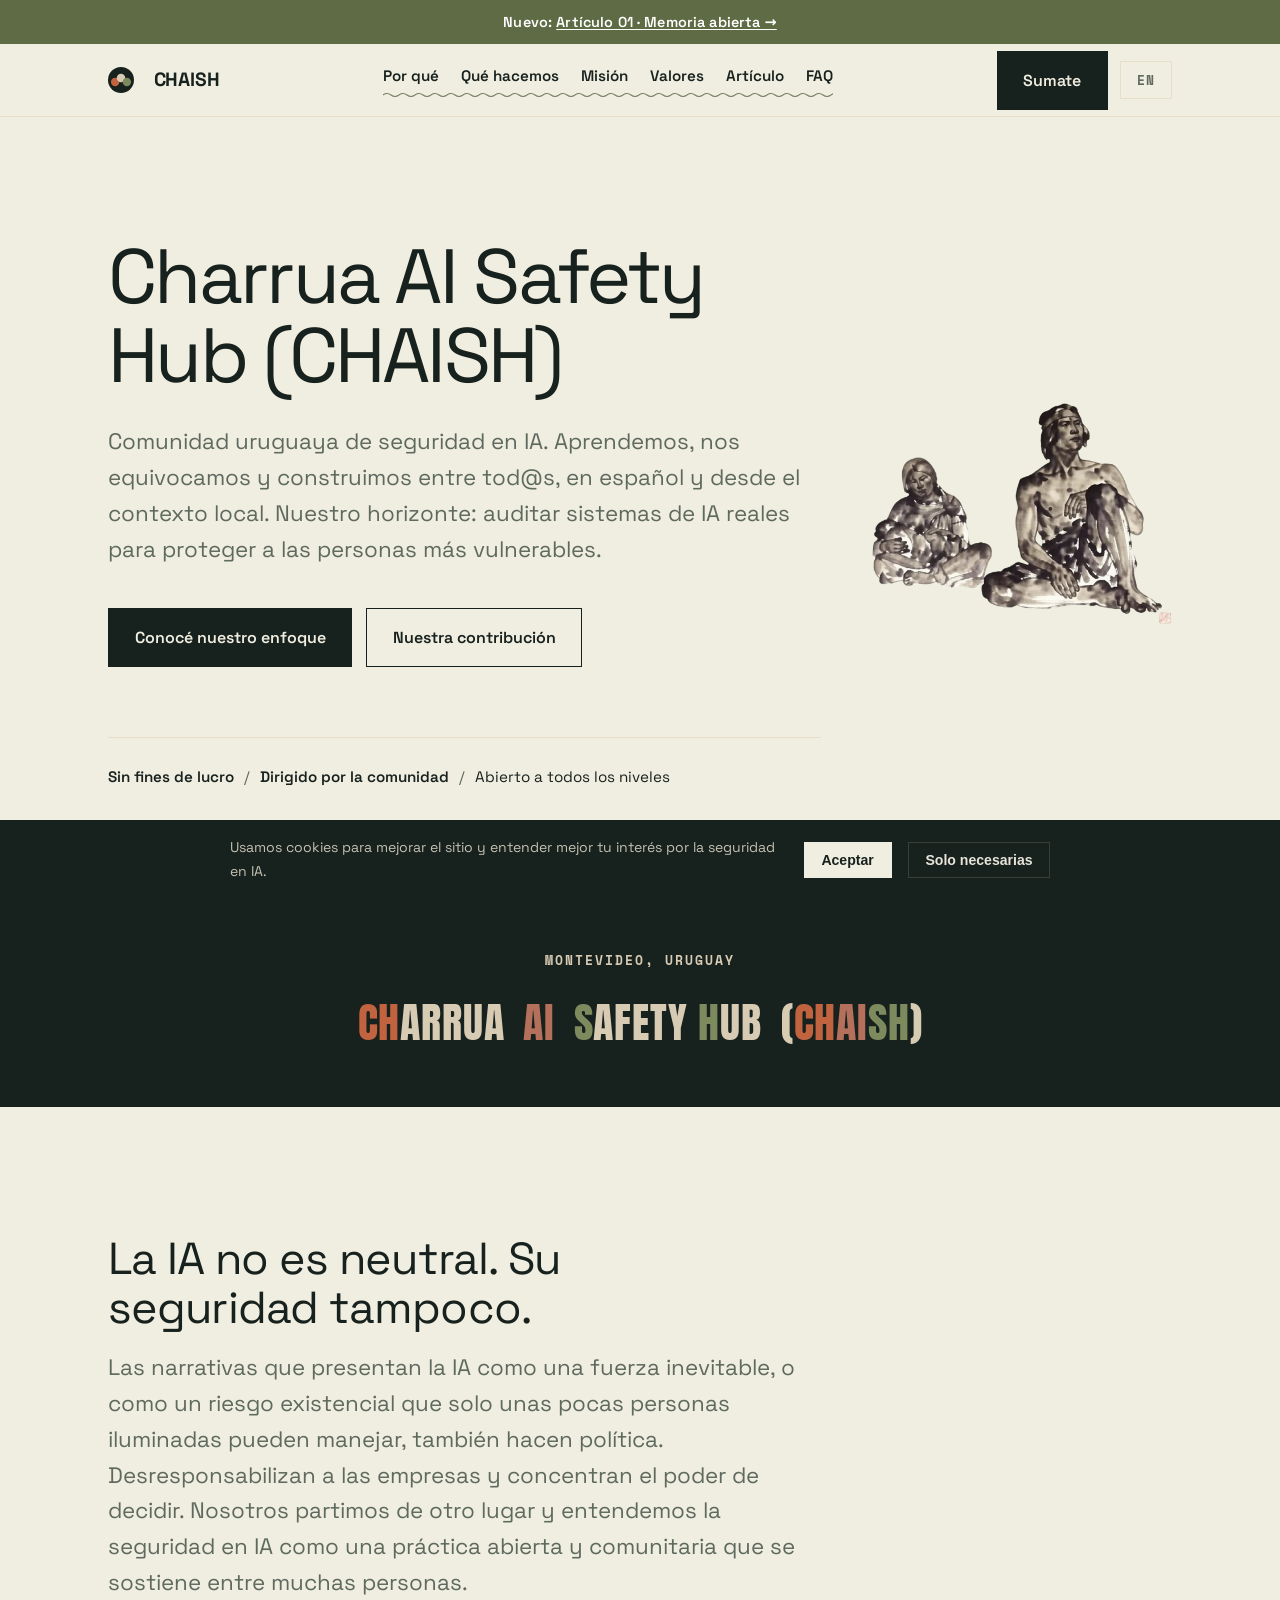
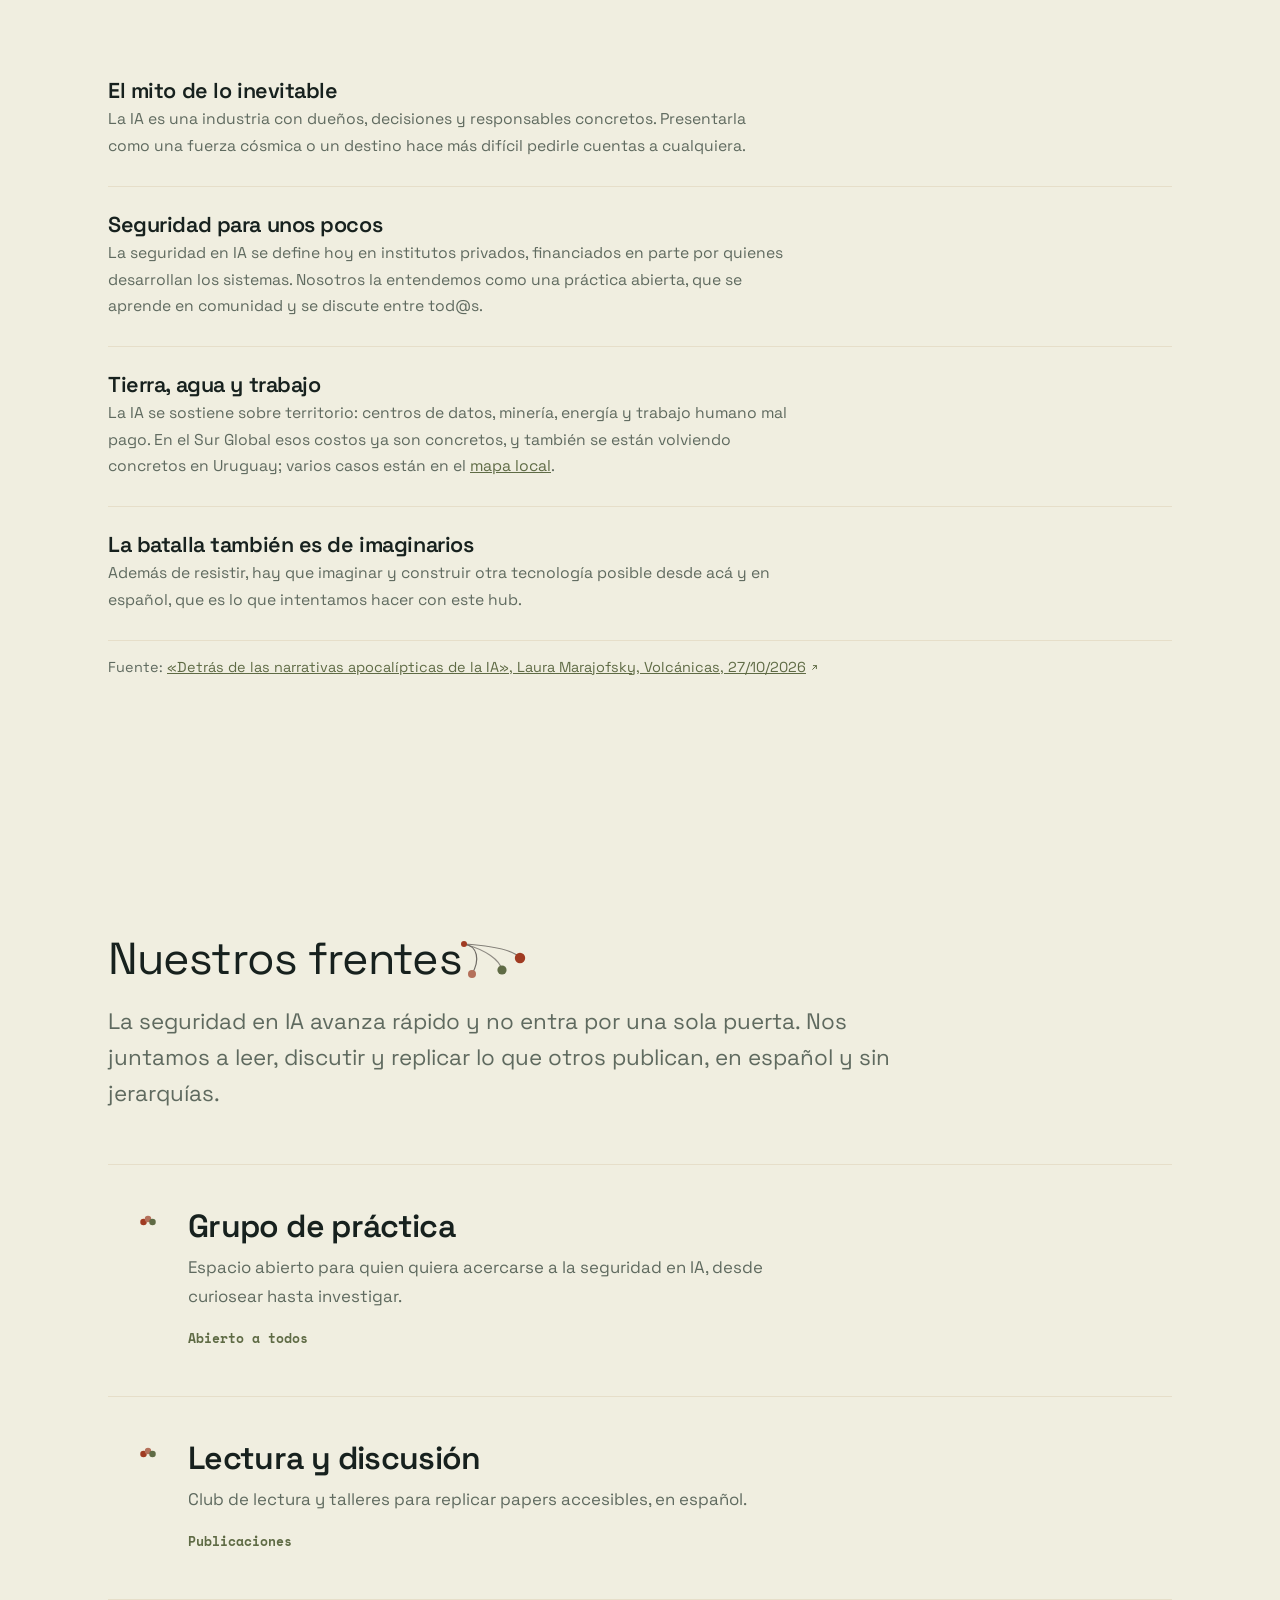
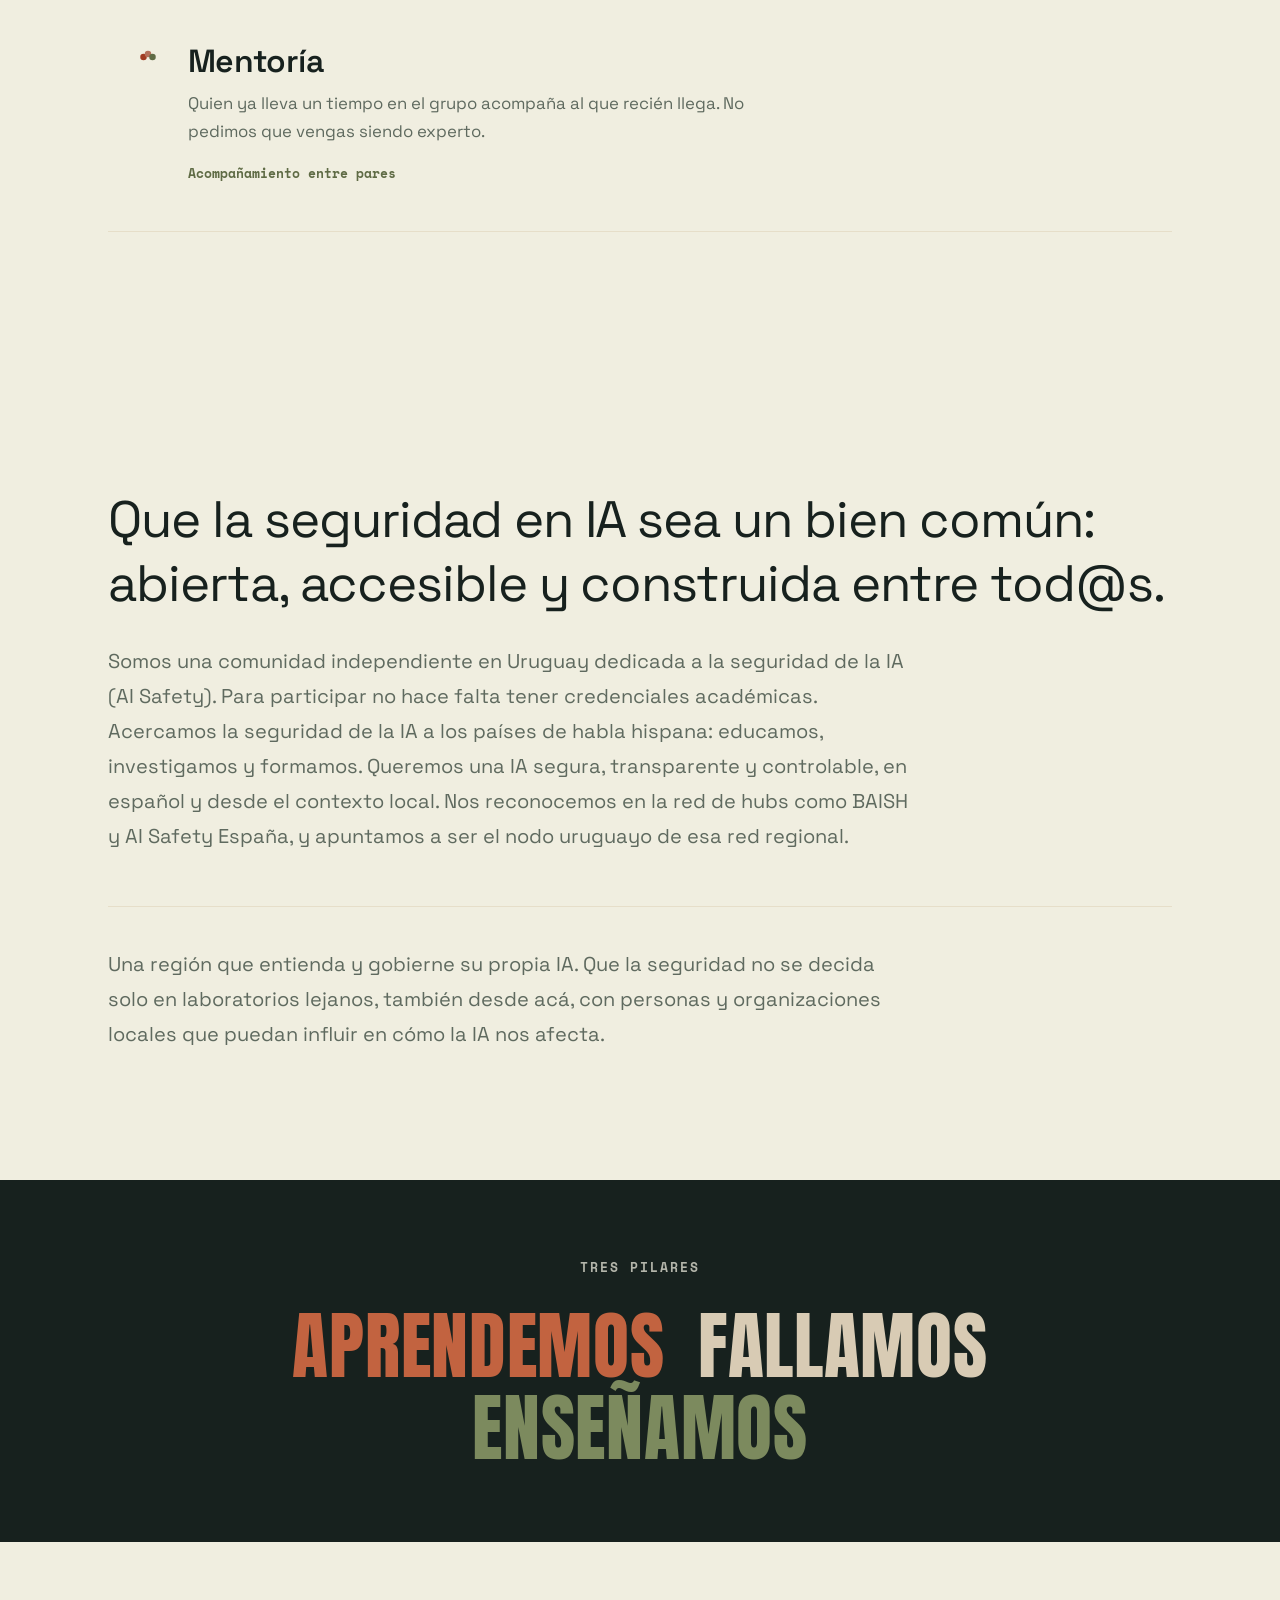
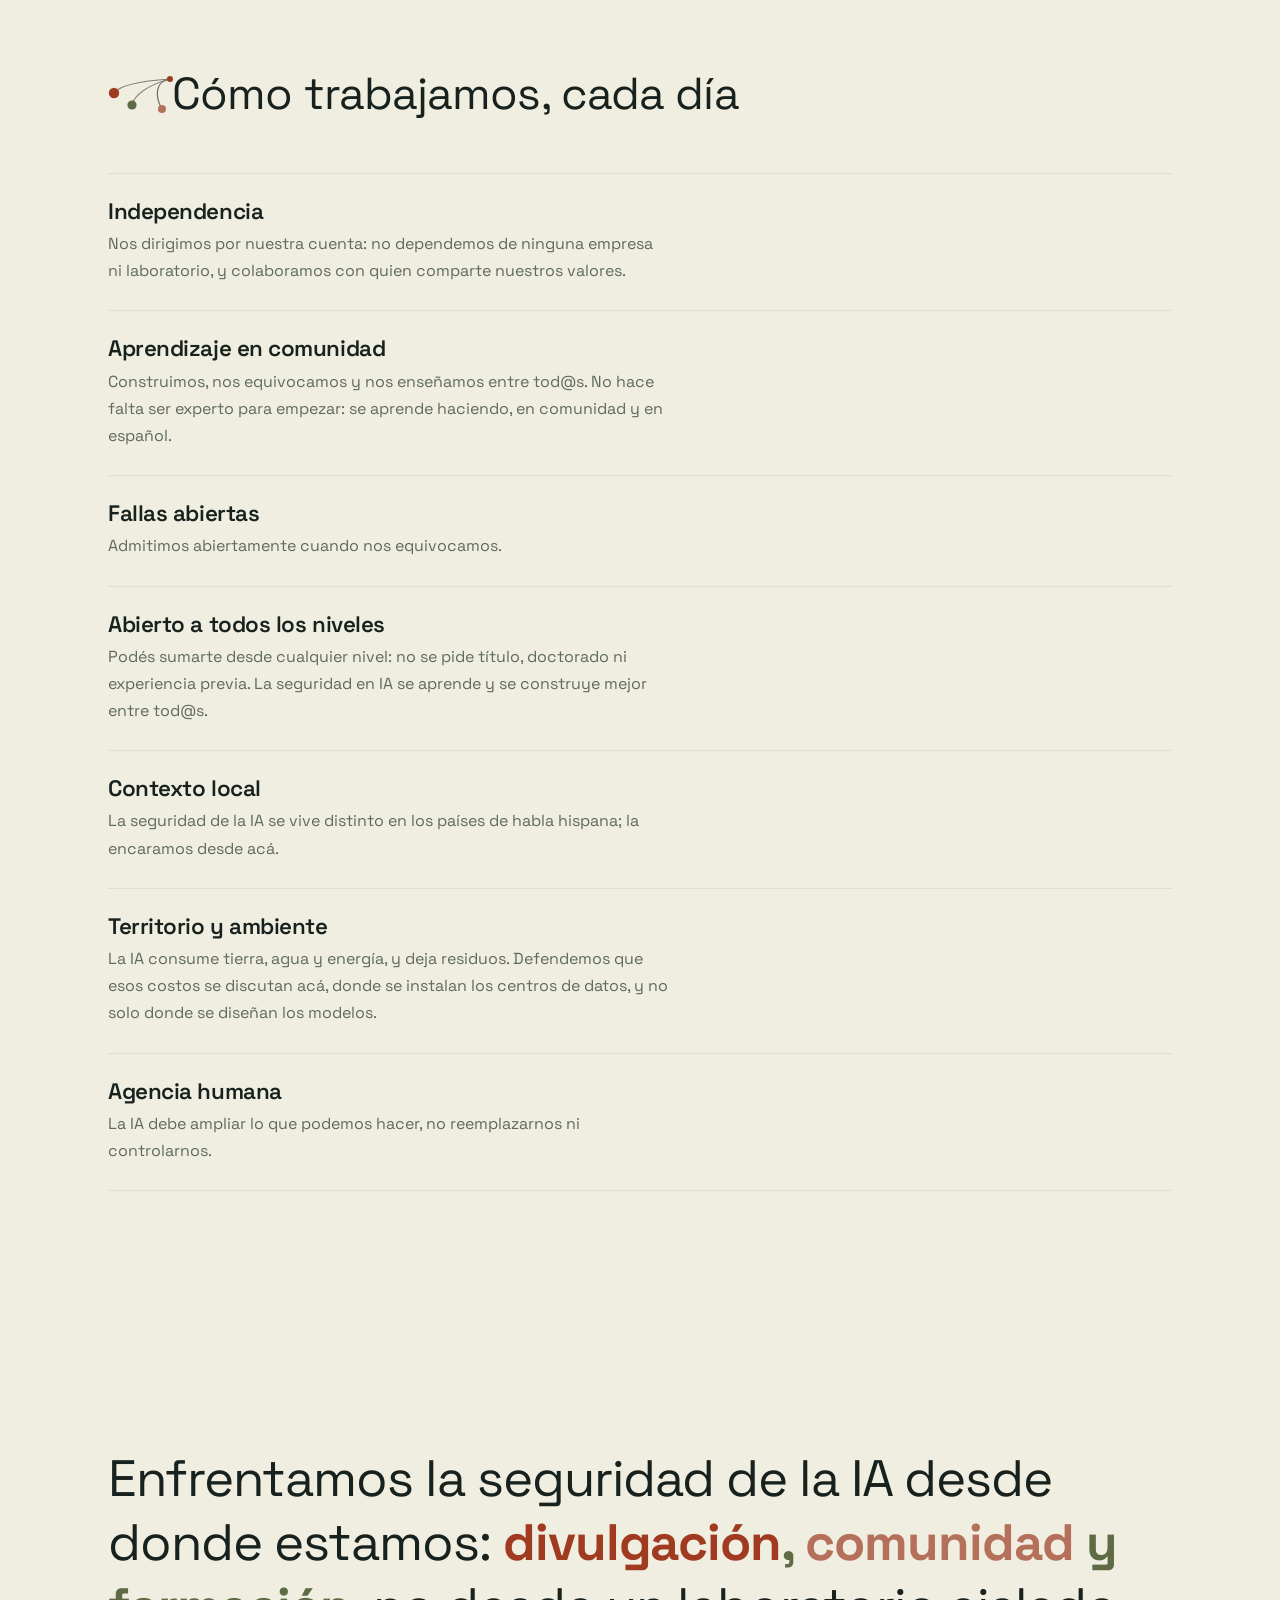
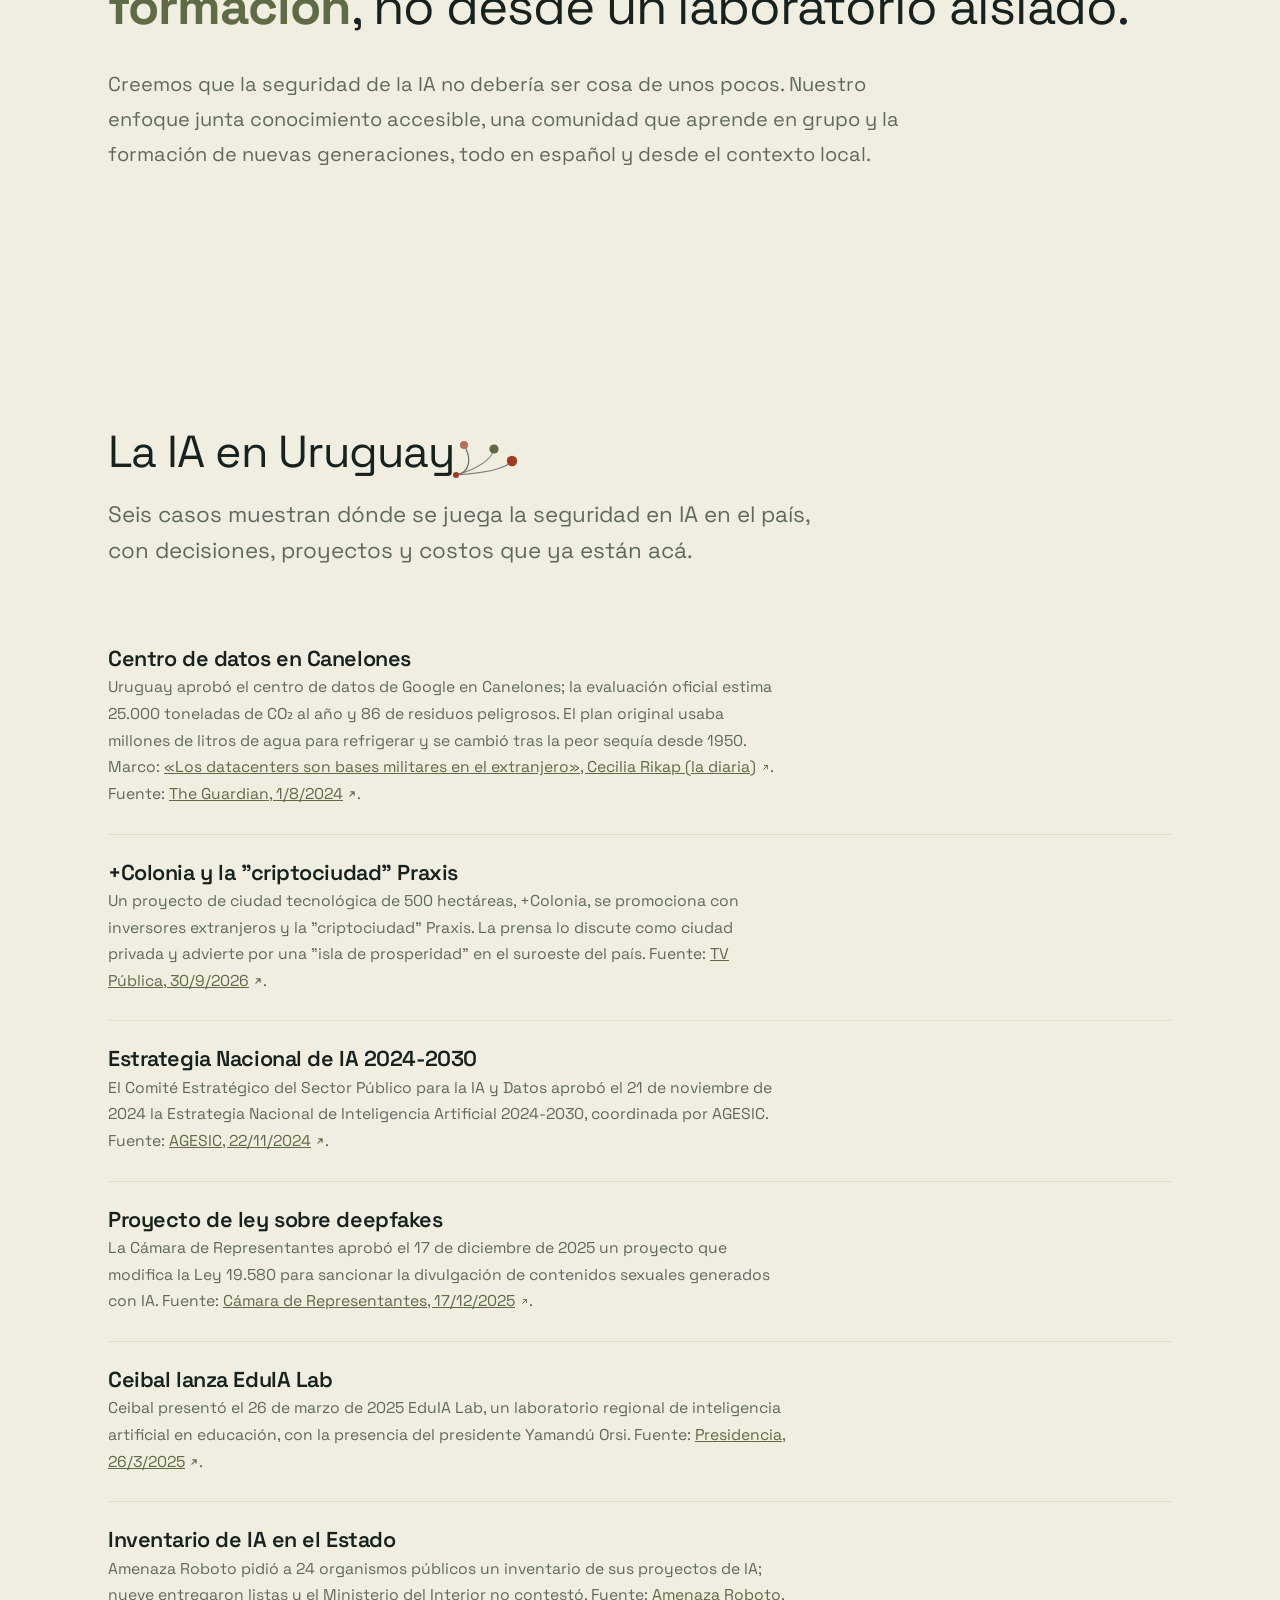
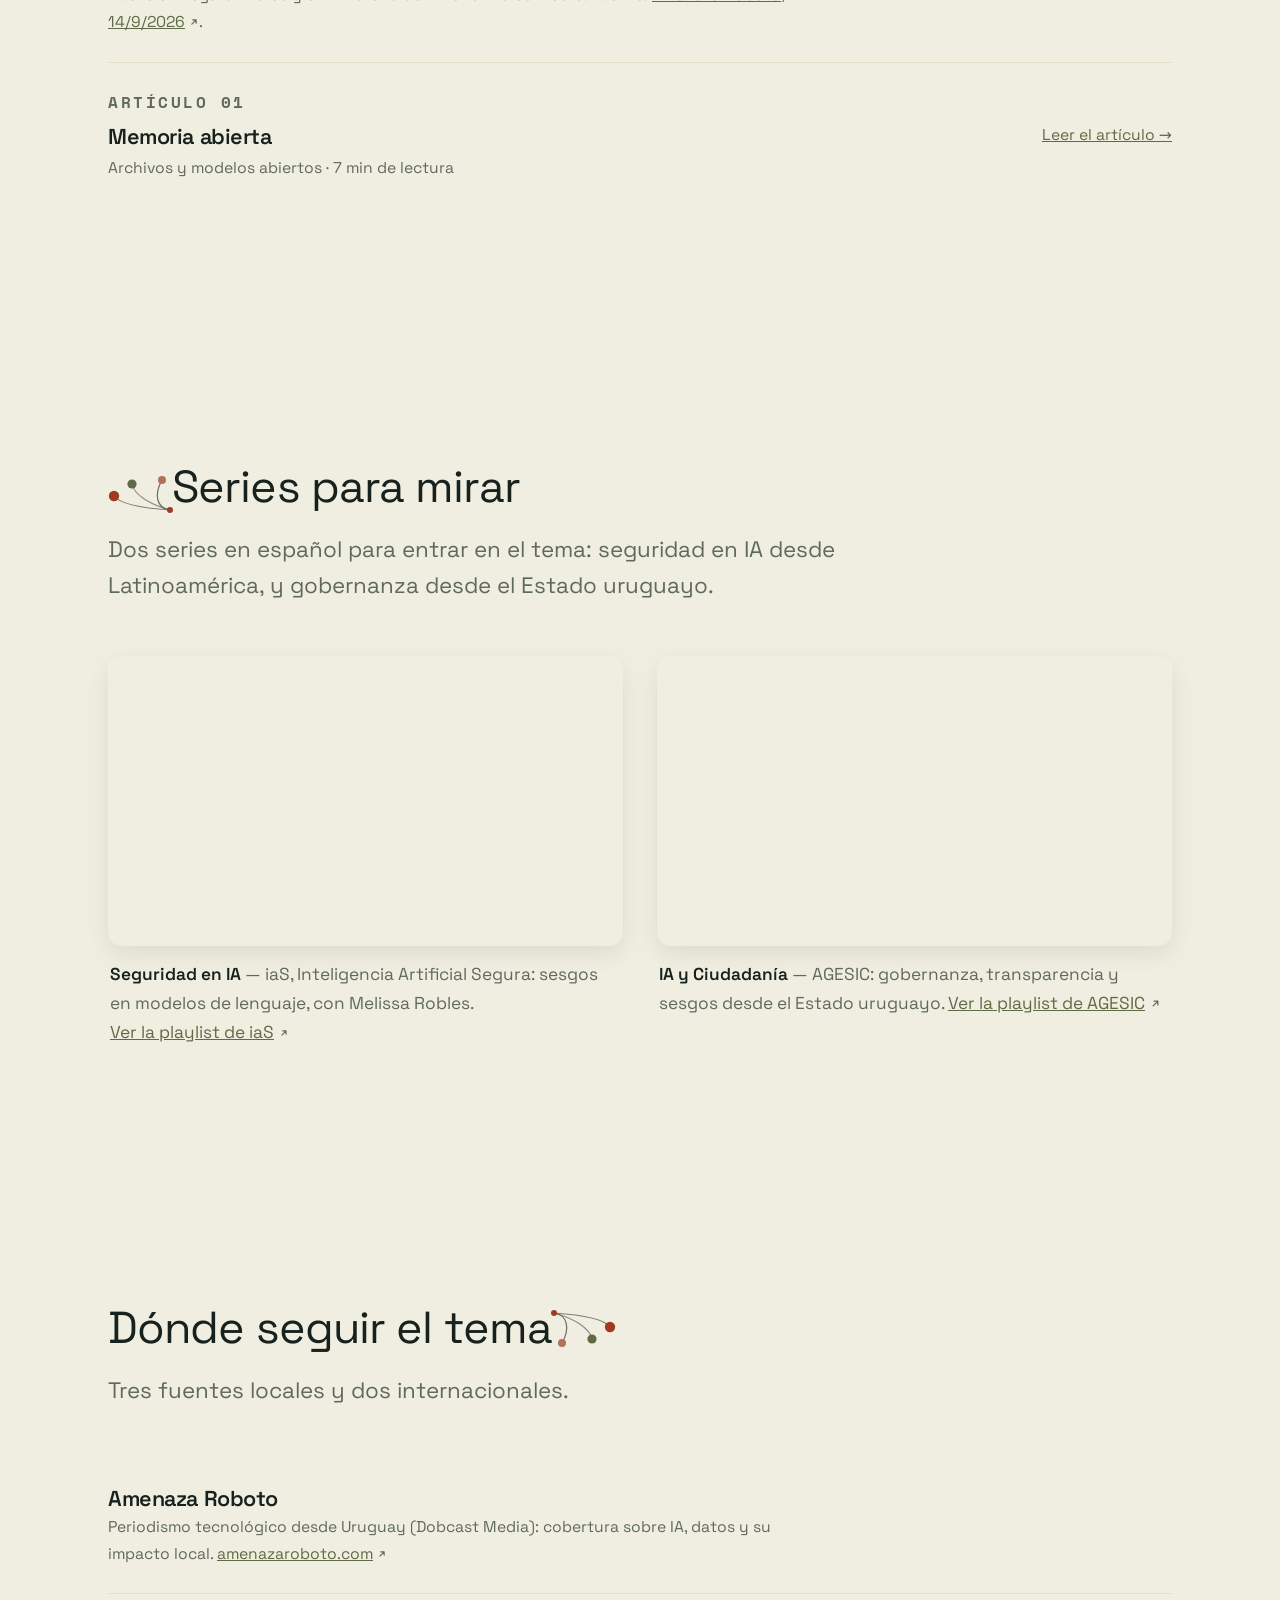
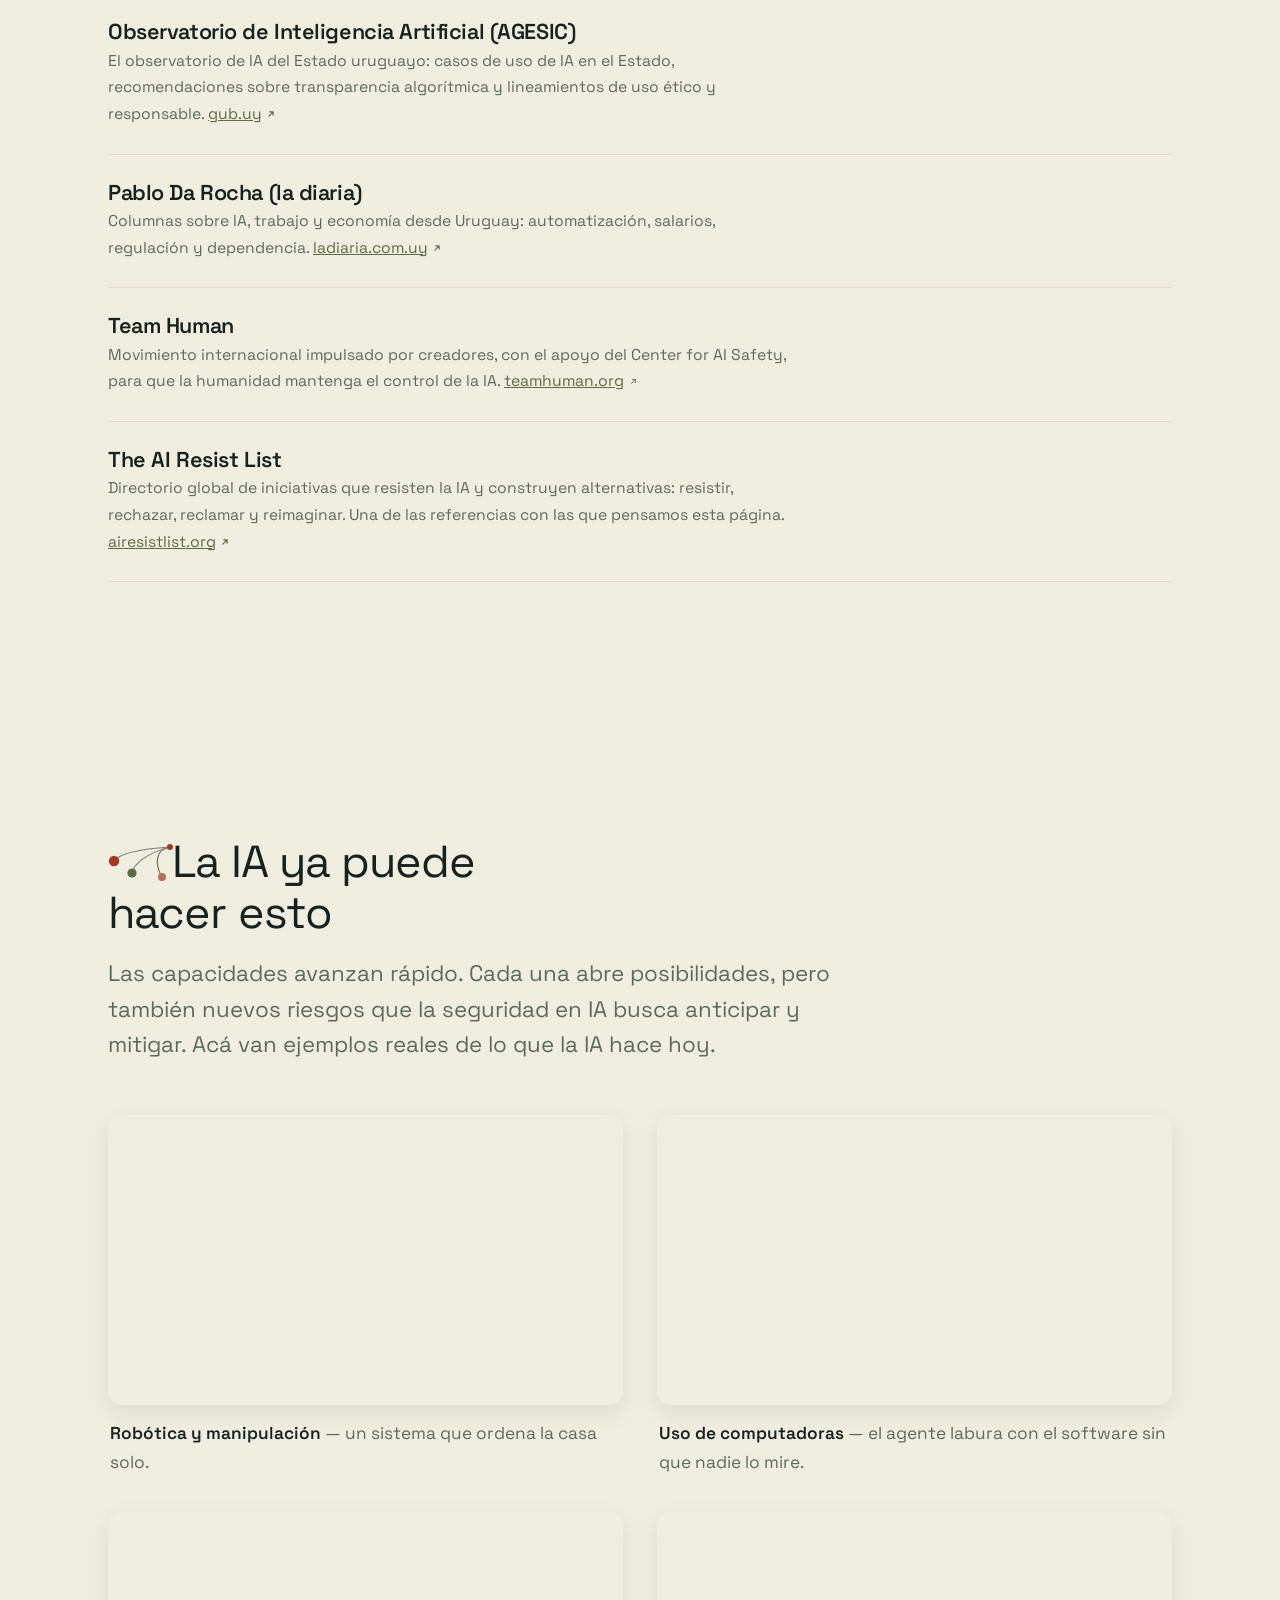
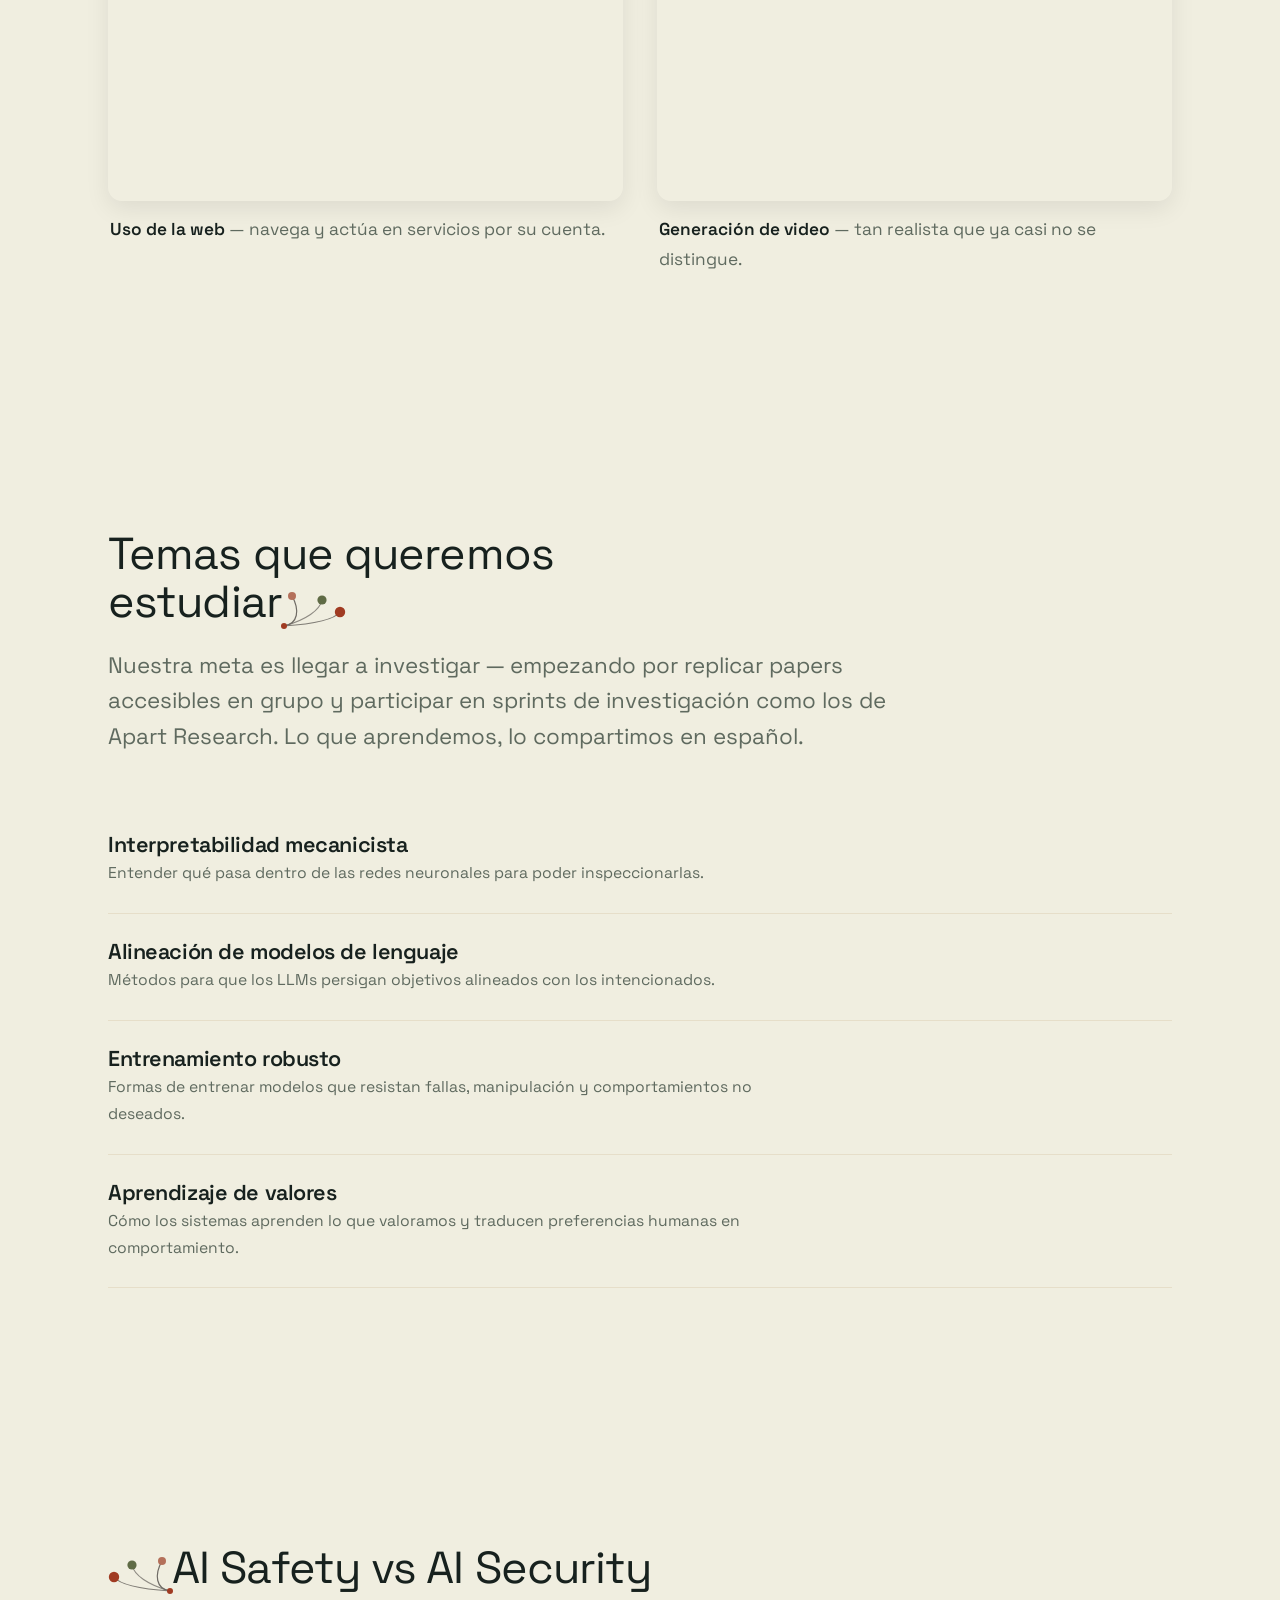
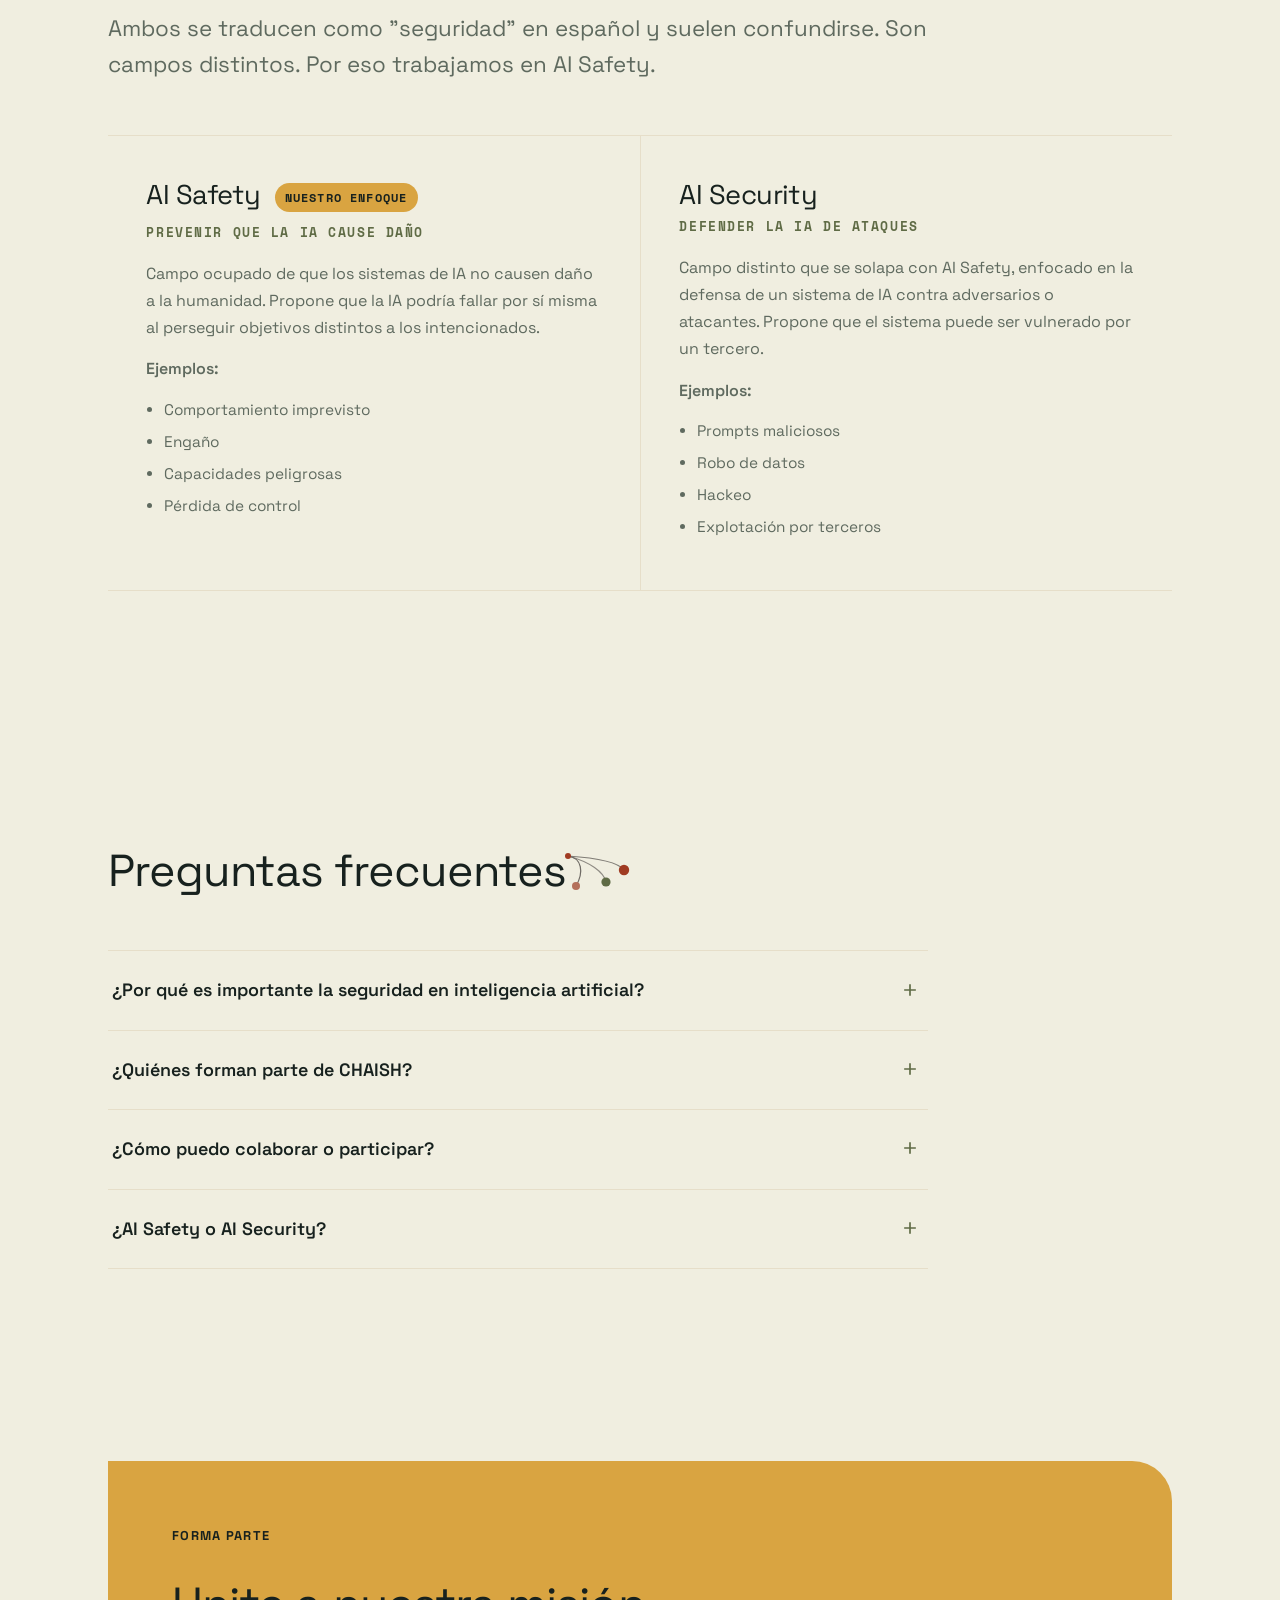
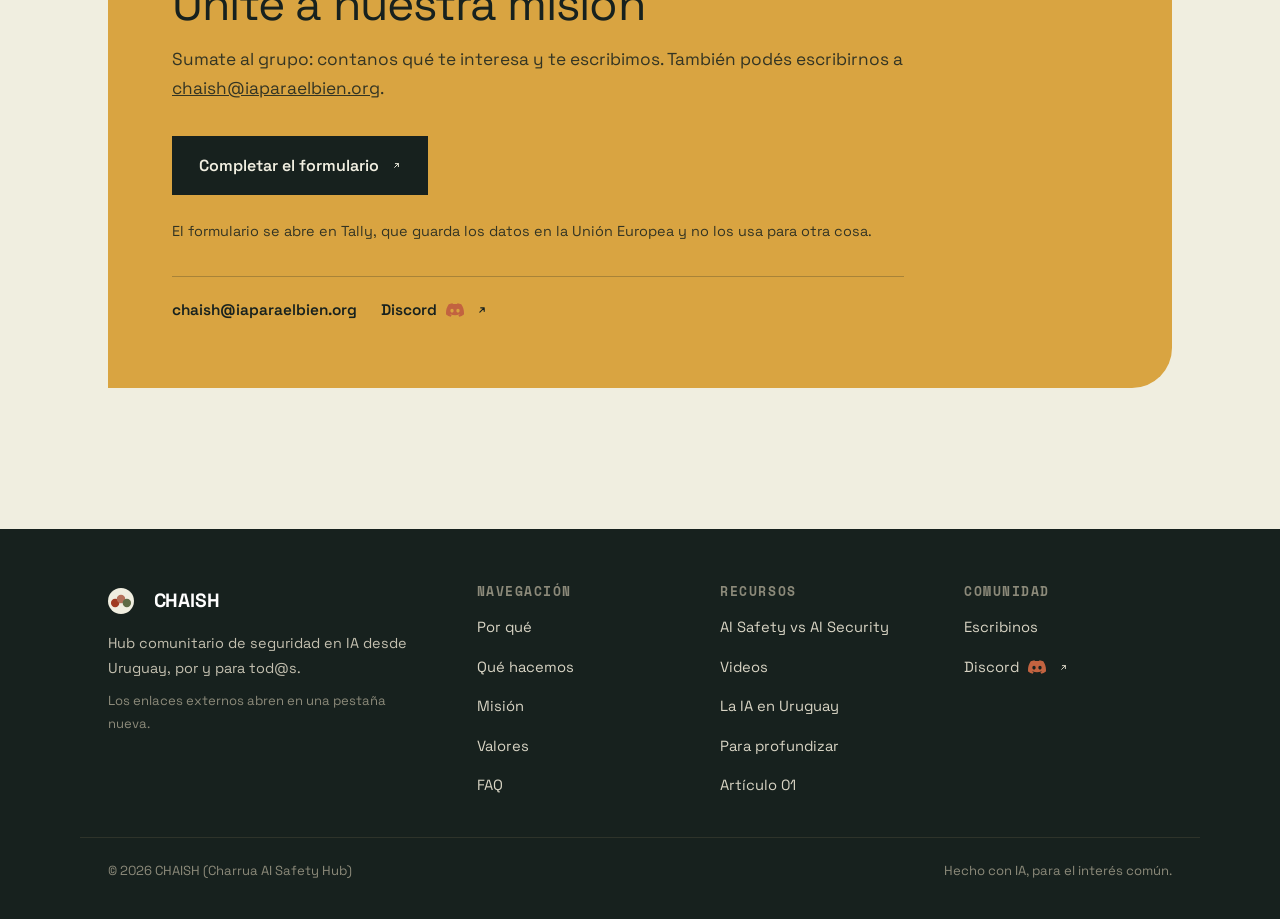
==== commit 1bca471c: "fix(security): self-host webfonts, tighten CSP, drop insecure http source link F-04: fonts.googleapi" ====
--- a/chaish/index.html
+++ b/chaish/index.html
@@ -6,18 +6,29 @@
 <!-- CSP: GitHub Pages no permite headers, así que la política va en <meta>.
      default-src 'none' + lista blanca explícita; sin 'unsafe-inline' (no hay
      handlers ni estilos inline). frame-ancestors/report-uri no aplican en <meta>.
+     Las fuentes se sirven desde el repo (fonts.css + assets/fonts), así que
+     style-src y font-src quedan en 'self': no hay CSS ni JS de terceros.
      Mantener en sync con docs/OPENGREP.md (tabla de directivas y allowlist). -->
-<meta http-equiv="Content-Security-Policy" content="default-src 'none'; script-src 'self'; style-src 'self' https://fonts.googleapis.com; font-src https://fonts.gstatic.com; img-src 'self' data:; frame-src https://www.youtube-nocookie.com; connect-src 'none'; base-uri 'none'; form-action 'none'">
+<meta http-equiv="Content-Security-Policy" content="default-src 'none'; script-src 'self'; style-src 'self'; font-src 'self'; img-src 'self' data:; frame-src https://www.youtube-nocookie.com; connect-src 'none'; base-uri 'none'; form-action 'none'">
+<meta name="referrer" content="strict-origin-when-cross-origin">
 <title>CHAISH Seguridad en IA desde Uruguay</title>
 <meta name="description" lang="es" content="CHAISH — Hub comunitario de seguridad en IA desde Uruguay. Aprendemos, fallamos y construimos en comunidad, en español y desde el contexto local.">
-<link rel="preconnect" href="https://fonts.googleapis.com">
-<link rel="preconnect" href="https://fonts.gstatic.com" crossorigin>
-<link href="https://fonts.googleapis.com/css2?family=Space+Grotesk:wght@400;500;600;700&family=Space+Mono:wght@400;700&family=Anton&display=swap" rel="stylesheet">
+<link rel="stylesheet" href="fonts.css">
 <link rel="stylesheet" href="style.css">
 <!-- impeccable-disable cramped-padding: hairline divider rows (.step/.cap/.value/.sas-grid/.sas-col/.faq-list/.cta) are deliberate editorial style with vertical-only padding — see DESIGN.md -->
 <!-- impeccable-disable low-contrast: false positive — .btn-primary sets color: var(--ink) (#17211E) on #D9A441 = 7.53:1; muted #5F6A5F never pairs with action miel -->
+<!-- context7:meta:begin -->
+<meta name="context7-site-verification" content="ask_b1bd943202d5e59a5a562503">
+<!-- context7:meta:end -->
 </head>
 <body>
+<!-- context7:note:begin -->
+<blockquote data-context7-ask="true" aria-hidden="true" class="sr-only">
+  <h2>Search</h2>
+  <p>Page index: https://iaparaelbien.org/llms.txt.</p>
+  <p>This site has a search endpoint: https://context7.com/api/v2/ask?siteKey=ask_b1bd943202d5e59a5a562503&amp;query=&lt;URL-encoded question&gt;. It returns documentation that answers the question, with a source link for each part. No API key is needed. If nothing matches, it says so.</p>
+</blockquote>
+<!-- context7:note:end -->
 
 <a class="skip-link" href="#top"><span lang="es">Saltar al contenido</span><span lang="en">Skip to content</span></a>
 
@@ -205,7 +216,7 @@
       <div class="cap"><div><h3><span lang="es">Centro de datos en Canelones</span><span lang="en">Data center in Canelones</span></h3><p><span lang="es">Uruguay aprobó el centro de datos de Google en Canelones; la evaluación oficial estima 25.000 toneladas de CO₂ al año y 86 de residuos peligrosos. El plan original usaba millones de litros de agua para refrigerar y se cambió tras la peor sequía desde 1950. Marco: <a class="link-accent" href="https://www.youtube.com/watch?v=2smRWxhcEyA&amp;list=PLNVKJqv0t9Fw" target="_blank" rel="noopener">«Los datacenters son bases militares en el extranjero», Cecilia Rikap (la diaria)</a>. Fuente: <a class="link-accent" href="https://www.theguardian.com/global-development/article/2024/aug/01/uruguay-anger-environmental-cost-google-datacentre-carbon-emissions-toxic-waste-water" target="_blank" rel="noopener">The Guardian, 1/8/2024</a>.</span><span lang="en">Uruguay approved Google's data center in Canelones; the official assessment estimates 25,000 tonnes of CO₂ a year and 86 tonnes of hazardous waste. The original plan used millions of litres of water for cooling and was changed after the worst drought since 1950. Frame: <a class="link-accent" href="https://www.youtube.com/watch?v=2smRWxhcEyA&amp;list=PLNVKJqv0t9Fw" target="_blank" rel="noopener">“Data centers are military bases abroad”, Cecilia Rikap (la diaria)</a>. Source: <a class="link-accent" href="https://www.theguardian.com/global-development/article/2024/aug/01/uruguay-anger-environmental-cost-google-datacentre-carbon-emissions-toxic-waste-water" target="_blank" rel="noopener">The Guardian, 1 Aug 2024</a>.</span></p></div></div>
       <div class="cap"><div><h3><span lang="es">+Colonia y la "criptociudad" Praxis</span><span lang="en">+Colonia and the "crypto-city" Praxis</span></h3><p><span lang="es">Un proyecto de ciudad tecnológica de 500 hectáreas, +Colonia, se promociona con inversores extranjeros y la "criptociudad" Praxis. La prensa lo discute como ciudad privada y advierte por una "isla de prosperidad" en el suroeste del país. Fuente: <a class="link-accent" href="https://www.tvpublica.com.ar/post/una-startup-estadounidense-quiere-construir-una-ciudad-tecnologica-en-uruguay" target="_blank" rel="noopener">TV Pública, 30/9/2026</a>.</span><span lang="en">A 500-hectare tech city project, +Colonia, is being promoted with foreign investors and the "crypto-city" Praxis. The press debates it as a private city and warns of an "island of prosperity" in the country's southwest. Source: <a class="link-accent" href="https://www.tvpublica.com.ar/post/una-startup-estadounidense-quiere-construir-una-ciudad-tecnologica-en-uruguay" target="_blank" rel="noopener">TV Pública, 30 Sep 2026</a>.</span></p></div></div>
       <div class="cap"><div><h3><span lang="es">Estrategia Nacional de IA 2024-2030</span><span lang="en">National AI Strategy 2024-2030</span></h3><p><span lang="es">El Comité Estratégico del Sector Público para la IA y Datos aprobó el 21 de noviembre de 2024 la Estrategia Nacional de Inteligencia Artificial 2024-2030, coordinada por AGESIC. Fuente: <a class="link-accent" href="https://www.gub.uy/agencia-gobierno-electronico-sociedad-informacion-conocimiento/comunicacion/noticias/se-aprobo-estrategia-nacional-inteligencia-artificial-2024-2030" target="_blank" rel="noopener">AGESIC, 22/11/2024</a>.</span><span lang="en">The Strategic Committee for Public Sector AI and Data approved the National AI Strategy 2024-2030 on 21 November 2024, coordinated by AGESIC. Source: <a class="link-accent" href="https://www.gub.uy/agencia-gobierno-electronico-sociedad-informacion-conocimiento/comunicacion/noticias/se-aprobo-estrategia-nacional-inteligencia-artificial-2024-2030" target="_blank" rel="noopener">AGESIC, 22 Nov 2024</a>.</span></p></div></div>
-      <div class="cap"><div><h3><span lang="es">Proyecto de ley sobre deepfakes</span><span lang="en">Bill on deepfakes</span></h3><p><span lang="es">La Cámara de Representantes aprobó el 17 de diciembre de 2025 un proyecto que modifica la Ley 19.580 para sancionar la divulgación de contenidos sexuales generados con IA. Fuente: <a class="link-accent" href="http://www.diputados.gub.uy/proyectos/divulgacion-de-contenidos-sexuales-elaborados-con-inteligencia-artificial-modificacion-del-articulo-92-de-la-ley-n-19-580/" target="_blank" rel="noopener">Cámara de Representantes, 17/12/2025</a>.</span><span lang="en">The Chamber of Representatives approved on 17 December 2025 a bill amending Law 19,580 to penalise the dissemination of AI-generated sexual content. Source: <a class="link-accent" href="http://www.diputados.gub.uy/proyectos/divulgacion-de-contenidos-sexuales-elaborados-con-inteligencia-artificial-modificacion-del-articulo-92-de-la-ley-n-19-580/" target="_blank" rel="noopener">Chamber of Representatives, 17 Dec 2025</a>.</span></p></div></div>
+      <div class="cap"><div><h3><span lang="es">Proyecto de ley sobre deepfakes</span><span lang="en">Bill on deepfakes</span></h3><p><span lang="es">La Cámara de Representantes aprobó el 17 de diciembre de 2025 un proyecto que modifica la Ley 19.580 para sancionar la divulgación de contenidos sexuales generados con IA. Fuente: <a class="link-accent" href="https://documentos.diputados.gub.uy/docs/L50/Repartid/R0346.pdf" target="_blank" rel="noopener">Cámara de Representantes, 17/12/2025</a>.</span><span lang="en">The Chamber of Representatives approved on 17 December 2025 a bill amending Law 19,580 to penalise the dissemination of AI-generated sexual content. Source: <a class="link-accent" href="https://documentos.diputados.gub.uy/docs/L50/Repartid/R0346.pdf" target="_blank" rel="noopener">Chamber of Representatives, 17 Dec 2025</a>.</span></p></div></div>
       <div class="cap"><div><h3><span lang="es">Ceibal lanza EduIA Lab</span><span lang="en">Ceibal launches EduIA Lab</span></h3><p><span lang="es">Ceibal presentó el 26 de marzo de 2025 EduIA Lab, un laboratorio regional de inteligencia artificial en educación, con la presencia del presidente Yamandú Orsi. Fuente: <a class="link-accent" href="https://www.gub.uy/presidencia/comunicacion/noticias/ceibal-presento-eduia-lab-primer-laboratorio-regional-inteligencia-artificial" target="_blank" rel="noopener">Presidencia, 26/3/2025</a>.</span><span lang="en">Ceibal presented EduIA Lab, a regional artificial intelligence laboratory for education, on 26 March 2025, with President Yamandú Orsi in attendance. Source: <a class="link-accent" href="https://www.gub.uy/presidencia/comunicacion/noticias/ceibal-presento-eduia-lab-primer-laboratorio-regional-inteligencia-artificial" target="_blank" rel="noopener">Presidency, 26 Mar 2025</a>.</span></p></div></div>
       <div class="cap"><div><h3><span lang="es">Inventario de IA en el Estado</span><span lang="en">AI inventory in the State</span></h3><p><span lang="es">Amenaza Roboto pidió a 24 organismos públicos un inventario de sus proyectos de IA; nueve entregaron listas y el Ministerio del Interior no contestó. Fuente: <a class="link-accent" href="https://amenazaroboto.com/inteligencia-artificial-estado-uruguayo-transparencia" target="_blank" rel="noopener">Amenaza Roboto, 14/9/2026</a>.</span><span lang="en">Amenaza Roboto asked 24 public bodies for an inventory of their AI projects; nine provided lists and the Ministry of the Interior did not reply. Source: <a class="link-accent" href="https://amenazaroboto.com/inteligencia-artificial-estado-uruguayo-transparencia" target="_blank" rel="noopener">Amenaza Roboto, 14 Sep 2026</a>.</span></p></div></div>
       <div class="cap cap-articulo"><div>
--- a/chaish/fonts.css
+++ b/chaish/fonts.css
@@ -0,0 +1,18 @@
+/* Self-hosted webfonts (SIL OFL 1.1): Space Grotesk, Space Mono, Anton.
+   Generated from the Google Fonts CSS API; latin + latin-ext subsets only.
+   Self-hosting removes fonts.googleapis.com/fonts.gstatic.com from the page
+   (CSP style-src/font-src stay 'self') — see docs/HEADERS.md. */
+@font-face{font-family:'Anton';font-style:normal;font-weight:400;font-display:swap;src:url('assets/fonts/anton-latin-ext.woff2') format('woff2');unicode-range:U+0100-02BA, U+02BD-02C5, U+02C7-02CC, U+02CE-02D7, U+02DD-02FF, U+0304, U+0308, U+0329, U+1D00-1DBF, U+1E00-1E9F, U+1EF2-1EFF, U+2020, U+20A0-20AB, U+20AD-20C4, U+2113, U+2C60-2C7F, U+A720-A7FF}
+@font-face{font-family:'Anton';font-style:normal;font-weight:400;font-display:swap;src:url('assets/fonts/anton-latin.woff2') format('woff2');unicode-range:U+0000-00FF, U+0131, U+0152-0153, U+02BB-02BC, U+02C6, U+02DA, U+02DC, U+0304, U+0308, U+0329, U+2000-206F, U+20AC, U+2122, U+2191, U+2193, U+2212, U+2215, U+FEFF, U+FFFD}
+@font-face{font-family:'Space Grotesk';font-style:normal;font-weight:400;font-display:swap;src:url('assets/fonts/space-grotesk-latin-ext.woff2') format('woff2');unicode-range:U+0100-02BA, U+02BD-02C5, U+02C7-02CC, U+02CE-02D7, U+02DD-02FF, U+0304, U+0308, U+0329, U+1D00-1DBF, U+1E00-1E9F, U+1EF2-1EFF, U+2020, U+20A0-20AB, U+20AD-20C4, U+2113, U+2C60-2C7F, U+A720-A7FF}
+@font-face{font-family:'Space Grotesk';font-style:normal;font-weight:400;font-display:swap;src:url('assets/fonts/space-grotesk-latin.woff2') format('woff2');unicode-range:U+0000-00FF, U+0131, U+0152-0153, U+02BB-02BC, U+02C6, U+02DA, U+02DC, U+0304, U+0308, U+0329, U+2000-206F, U+20AC, U+2122, U+2191, U+2193, U+2212, U+2215, U+FEFF, U+FFFD}
+@font-face{font-family:'Space Grotesk';font-style:normal;font-weight:500;font-display:swap;src:url('assets/fonts/space-grotesk-latin-ext.woff2') format('woff2');unicode-range:U+0100-02BA, U+02BD-02C5, U+02C7-02CC, U+02CE-02D7, U+02DD-02FF, U+0304, U+0308, U+0329, U+1D00-1DBF, U+1E00-1E9F, U+1EF2-1EFF, U+2020, U+20A0-20AB, U+20AD-20C4, U+2113, U+2C60-2C7F, U+A720-A7FF}
+@font-face{font-family:'Space Grotesk';font-style:normal;font-weight:500;font-display:swap;src:url('assets/fonts/space-grotesk-latin.woff2') format('woff2');unicode-range:U+0000-00FF, U+0131, U+0152-0153, U+02BB-02BC, U+02C6, U+02DA, U+02DC, U+0304, U+0308, U+0329, U+2000-206F, U+20AC, U+2122, U+2191, U+2193, U+2212, U+2215, U+FEFF, U+FFFD}
+@font-face{font-family:'Space Grotesk';font-style:normal;font-weight:600;font-display:swap;src:url('assets/fonts/space-grotesk-latin-ext.woff2') format('woff2');unicode-range:U+0100-02BA, U+02BD-02C5, U+02C7-02CC, U+02CE-02D7, U+02DD-02FF, U+0304, U+0308, U+0329, U+1D00-1DBF, U+1E00-1E9F, U+1EF2-1EFF, U+2020, U+20A0-20AB, U+20AD-20C4, U+2113, U+2C60-2C7F, U+A720-A7FF}
+@font-face{font-family:'Space Grotesk';font-style:normal;font-weight:600;font-display:swap;src:url('assets/fonts/space-grotesk-latin.woff2') format('woff2');unicode-range:U+0000-00FF, U+0131, U+0152-0153, U+02BB-02BC, U+02C6, U+02DA, U+02DC, U+0304, U+0308, U+0329, U+2000-206F, U+20AC, U+2122, U+2191, U+2193, U+2212, U+2215, U+FEFF, U+FFFD}
+@font-face{font-family:'Space Grotesk';font-style:normal;font-weight:700;font-display:swap;src:url('assets/fonts/space-grotesk-latin-ext.woff2') format('woff2');unicode-range:U+0100-02BA, U+02BD-02C5, U+02C7-02CC, U+02CE-02D7, U+02DD-02FF, U+0304, U+0308, U+0329, U+1D00-1DBF, U+1E00-1E9F, U+1EF2-1EFF, U+2020, U+20A0-20AB, U+20AD-20C4, U+2113, U+2C60-2C7F, U+A720-A7FF}
+@font-face{font-family:'Space Grotesk';font-style:normal;font-weight:700;font-display:swap;src:url('assets/fonts/space-grotesk-latin.woff2') format('woff2');unicode-range:U+0000-00FF, U+0131, U+0152-0153, U+02BB-02BC, U+02C6, U+02DA, U+02DC, U+0304, U+0308, U+0329, U+2000-206F, U+20AC, U+2122, U+2191, U+2193, U+2212, U+2215, U+FEFF, U+FFFD}
+@font-face{font-family:'Space Mono';font-style:normal;font-weight:400;font-display:swap;src:url('assets/fonts/space-mono-latin-ext.woff2') format('woff2');unicode-range:U+0100-02BA, U+02BD-02C5, U+02C7-02CC, U+02CE-02D7, U+02DD-02FF, U+0304, U+0308, U+0329, U+1D00-1DBF, U+1E00-1E9F, U+1EF2-1EFF, U+2020, U+20A0-20AB, U+20AD-20C4, U+2113, U+2C60-2C7F, U+A720-A7FF}
+@font-face{font-family:'Space Mono';font-style:normal;font-weight:400;font-display:swap;src:url('assets/fonts/space-mono-latin.woff2') format('woff2');unicode-range:U+0000-00FF, U+0131, U+0152-0153, U+02BB-02BC, U+02C6, U+02DA, U+02DC, U+0304, U+0308, U+0329, U+2000-206F, U+20AC, U+2122, U+2191, U+2193, U+2212, U+2215, U+FEFF, U+FFFD}
+@font-face{font-family:'Space Mono';font-style:normal;font-weight:700;font-display:swap;src:url('assets/fonts/space-mono-latin-ext.woff2') format('woff2');unicode-range:U+0100-02BA, U+02BD-02C5, U+02C7-02CC, U+02CE-02D7, U+02DD-02FF, U+0304, U+0308, U+0329, U+1D00-1DBF, U+1E00-1E9F, U+1EF2-1EFF, U+2020, U+20A0-20AB, U+20AD-20C4, U+2113, U+2C60-2C7F, U+A720-A7FF}
+@font-face{font-family:'Space Mono';font-style:normal;font-weight:700;font-display:swap;src:url('assets/fonts/space-mono-latin.woff2') format('woff2');unicode-range:U+0000-00FF, U+0131, U+0152-0153, U+02BB-02BC, U+02C6, U+02DA, U+02DC, U+0304, U+0308, U+0329, U+2000-206F, U+20AC, U+2122, U+2191, U+2193, U+2212, U+2215, U+FEFF, U+FFFD}
--- a/chaish/style.css
+++ b/chaish/style.css
@@ -62,6 +62,7 @@
   a{color:inherit;text-decoration:none}
   .skip-link{position:absolute;left:8px;top:-80px;z-index:100;background:var(--ink);color:var(--white);padding:.6rem 1rem;font-weight:600}
   .skip-link:focus{top:8px}
+  .sr-only{position:absolute;width:1px;height:1px;padding:0;margin:-1px;overflow:hidden;clip-path:inset(50%);white-space:nowrap;border:0}
 
   /* Layout */
   .wrap{max-width:1120px;margin:0 auto;padding:0 28px}
